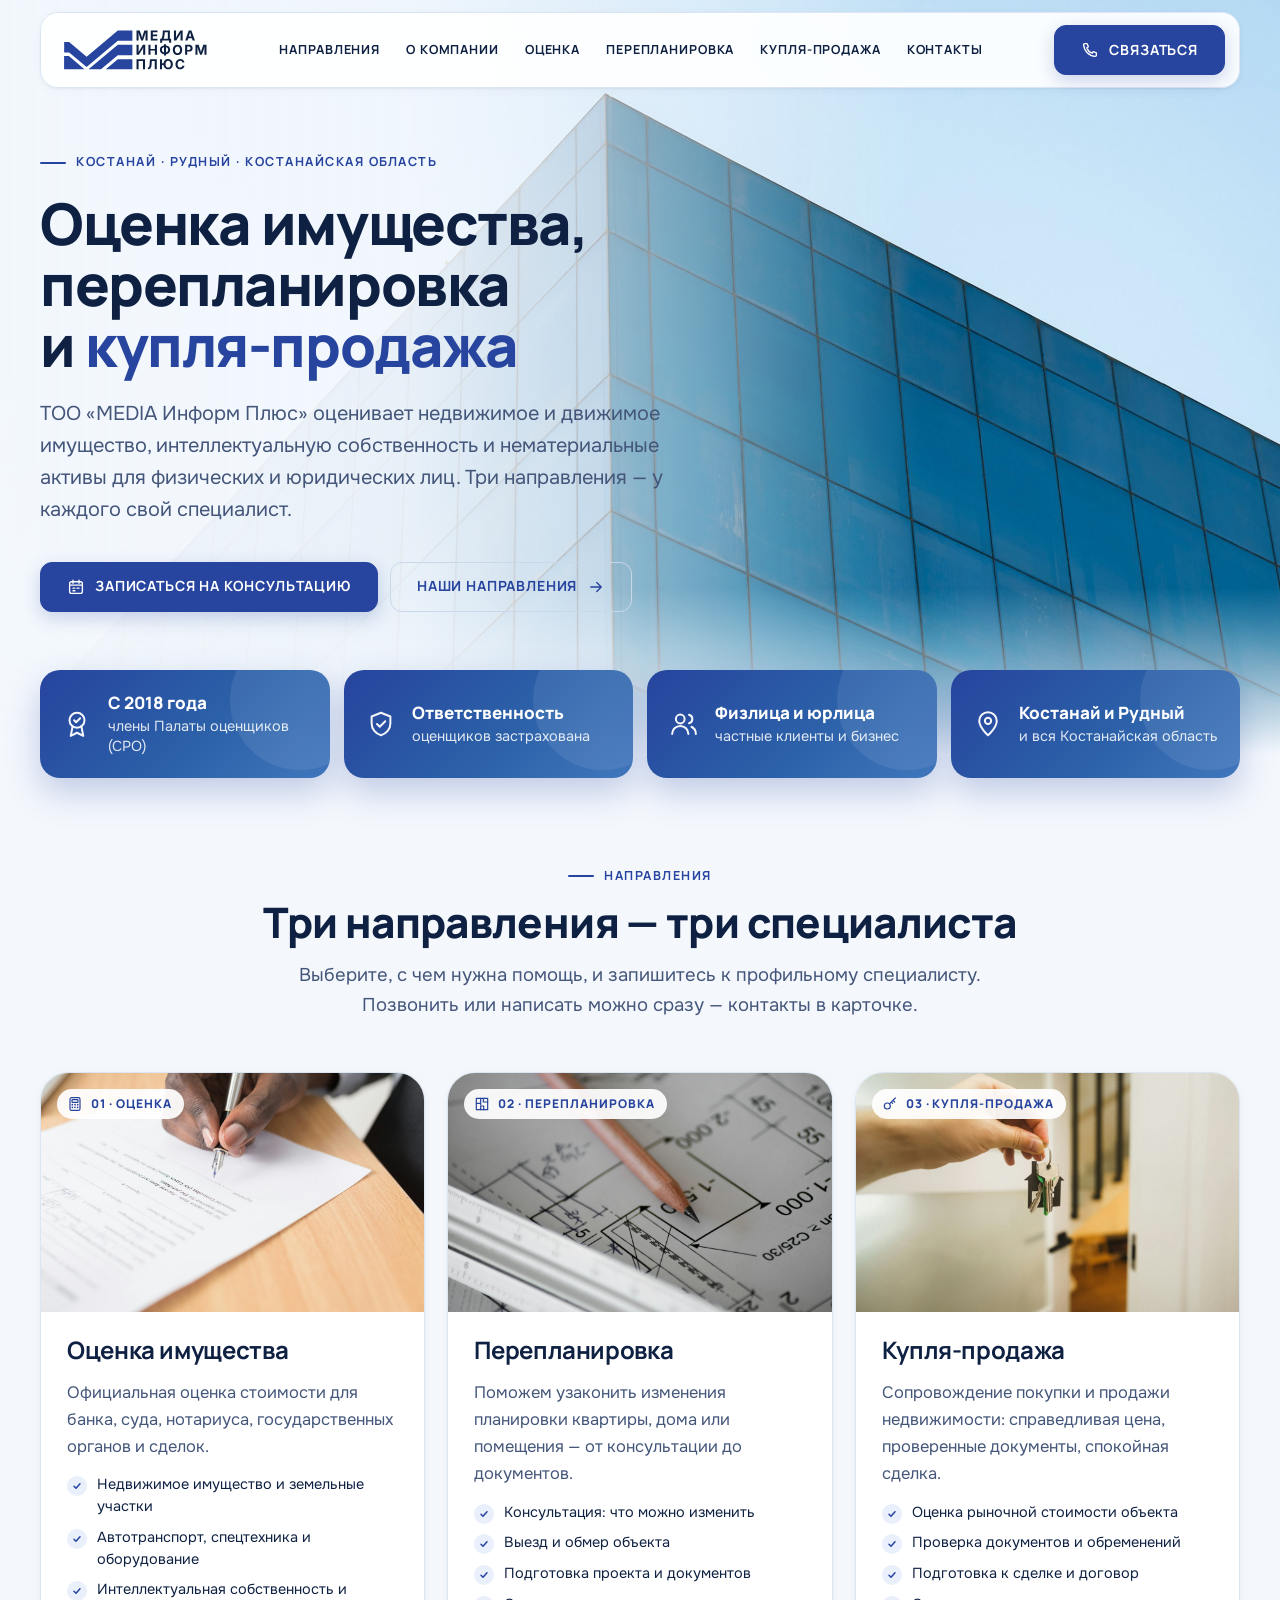
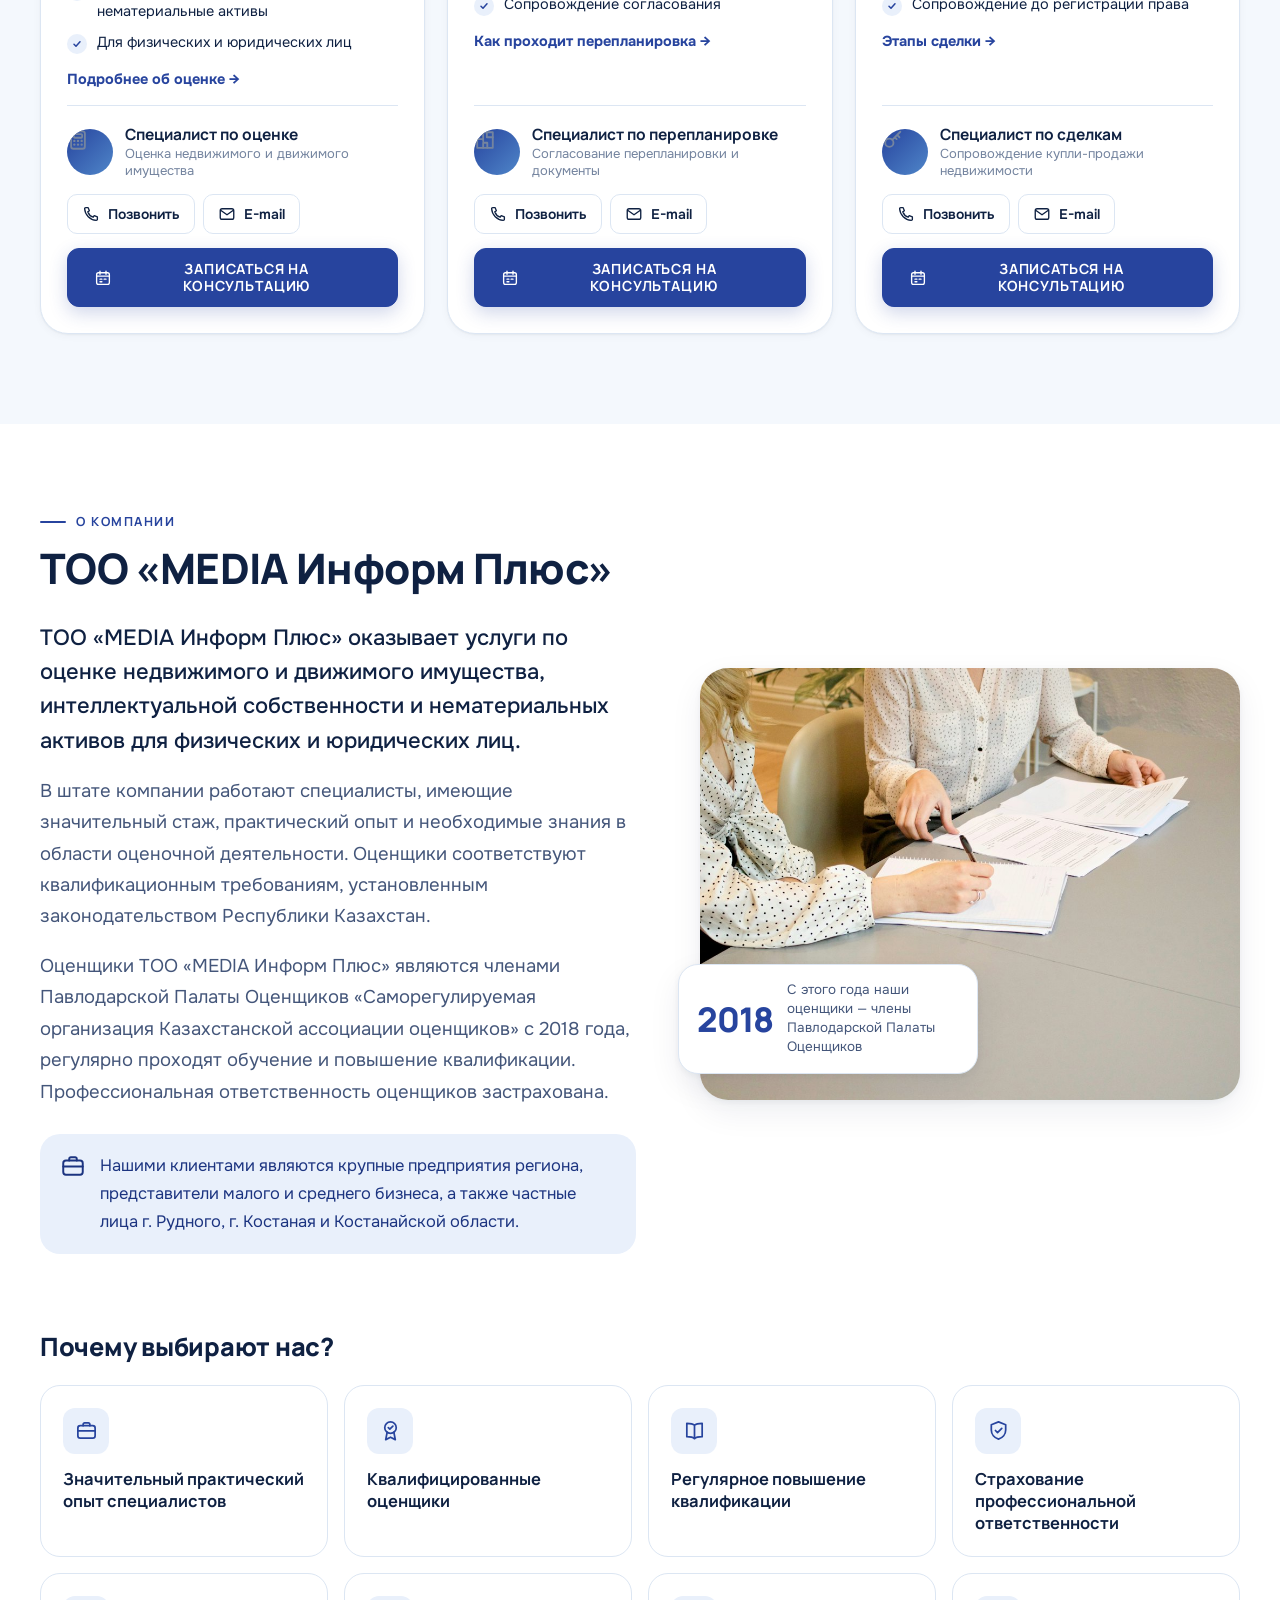
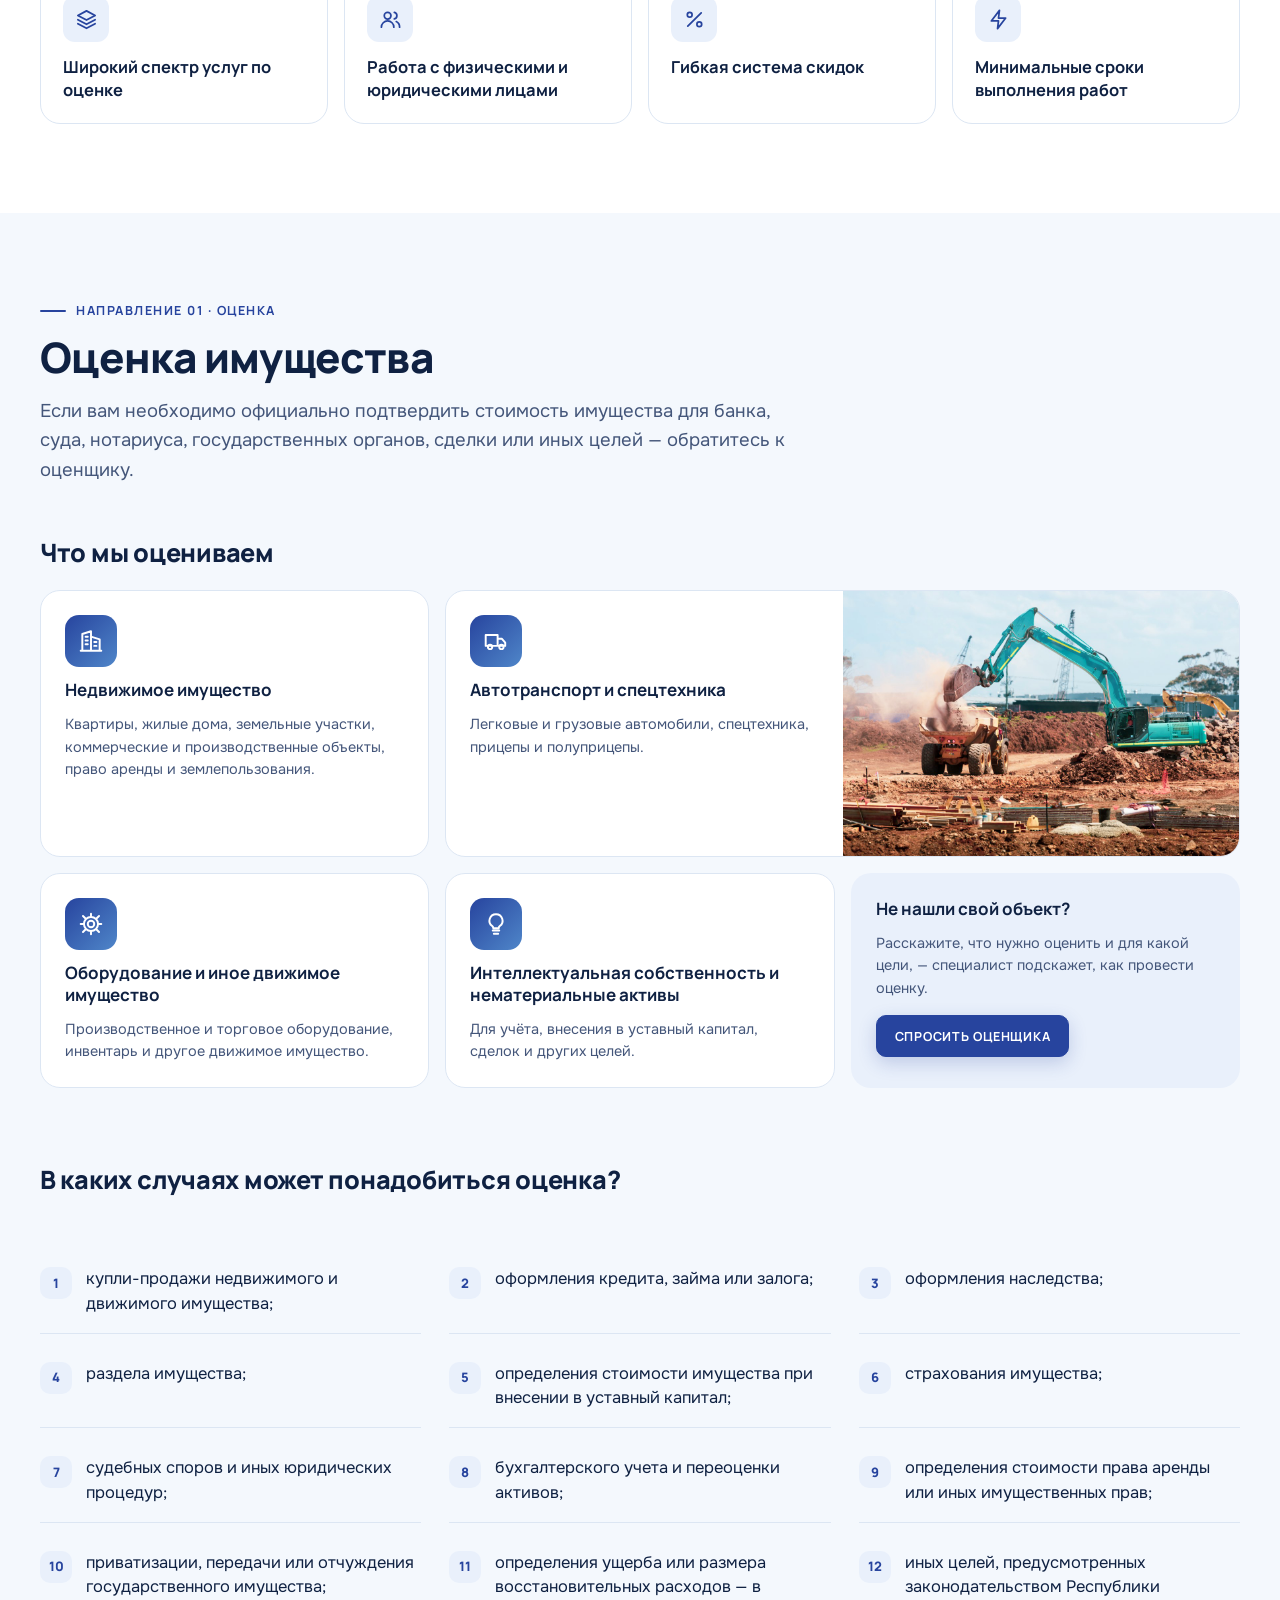
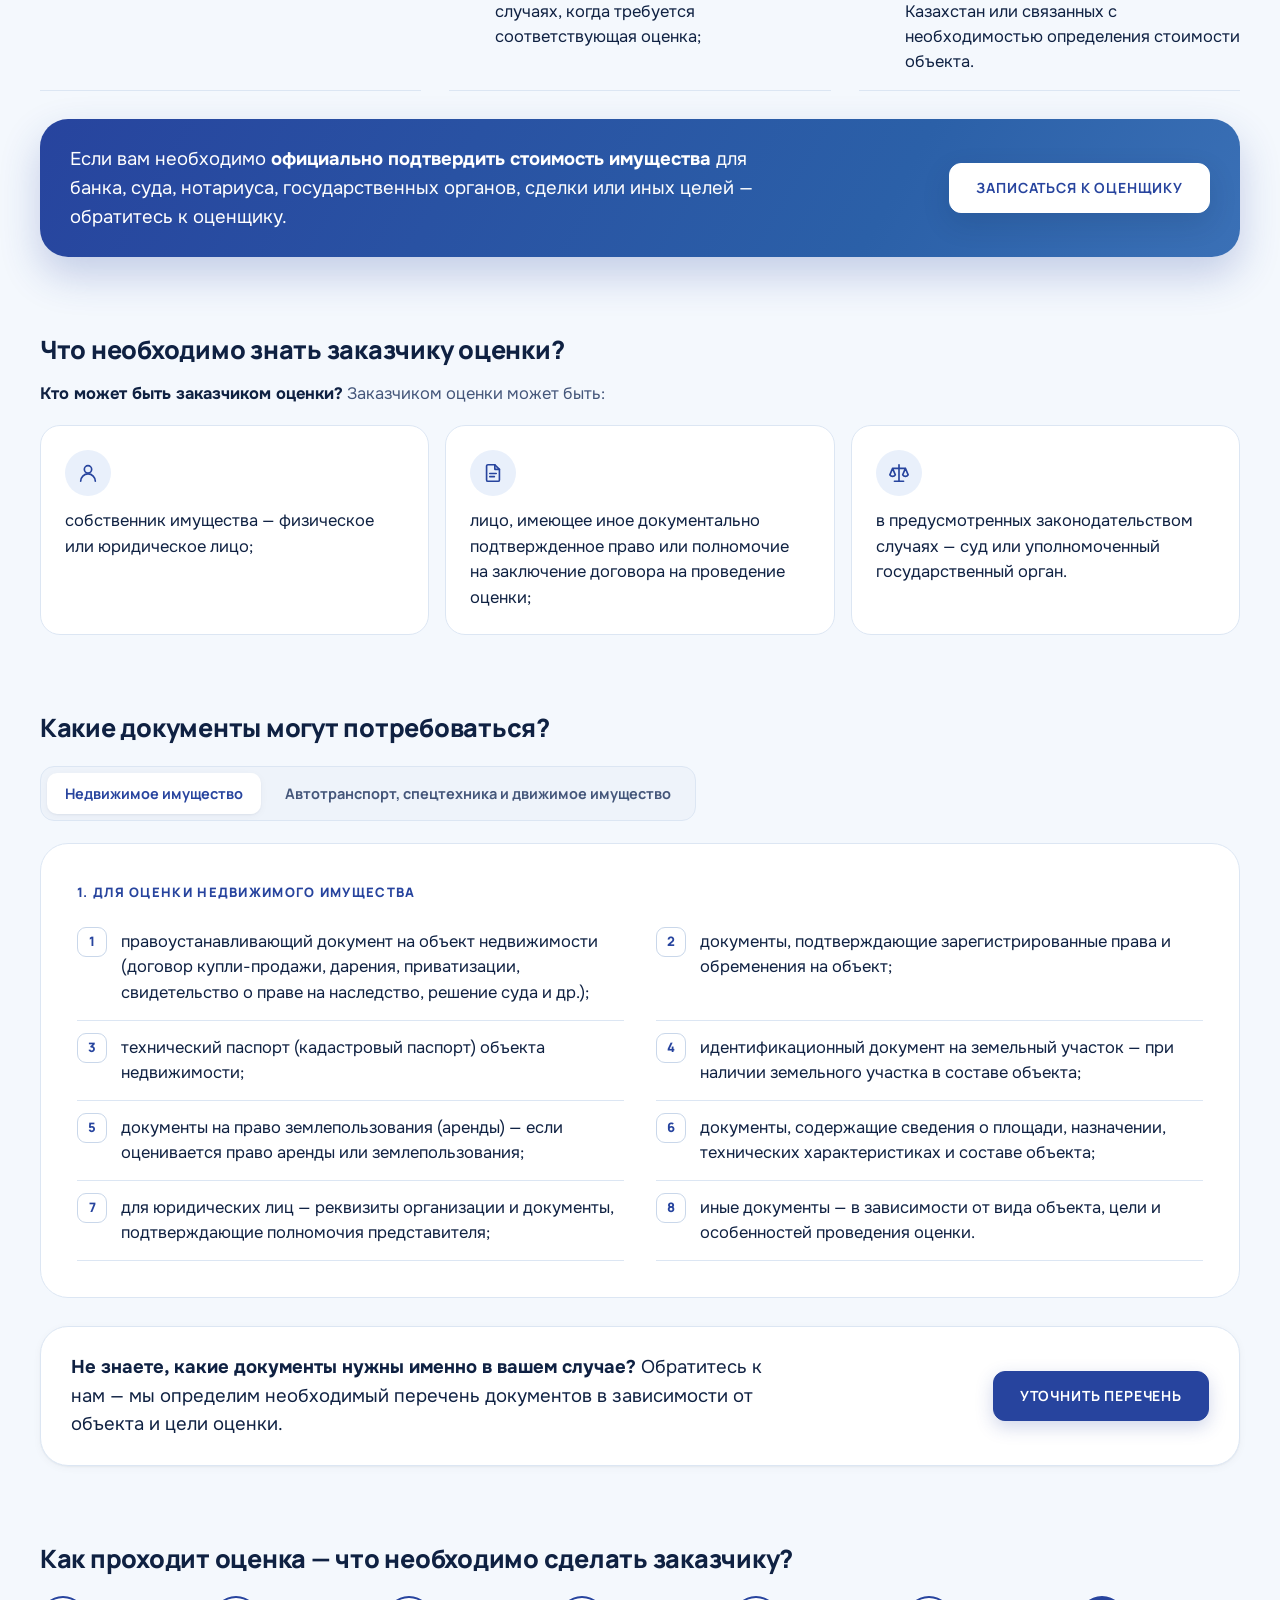
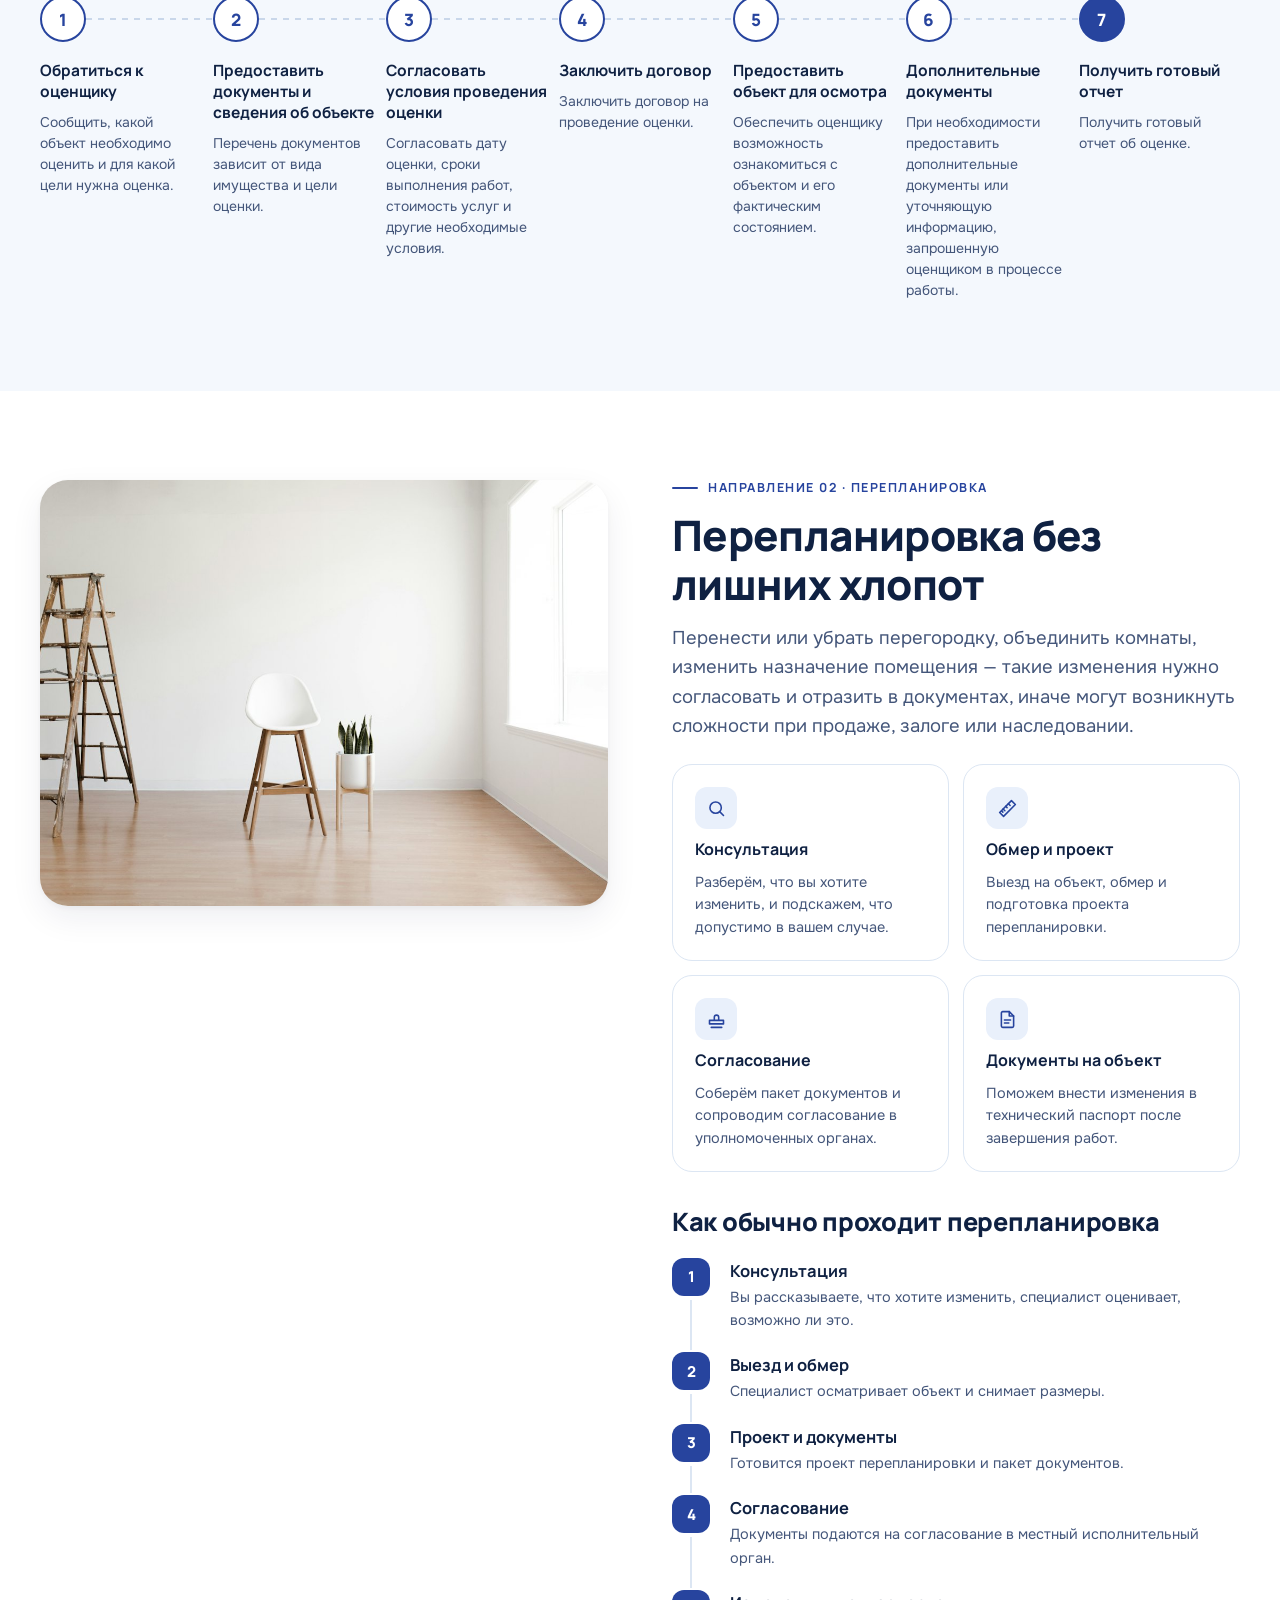
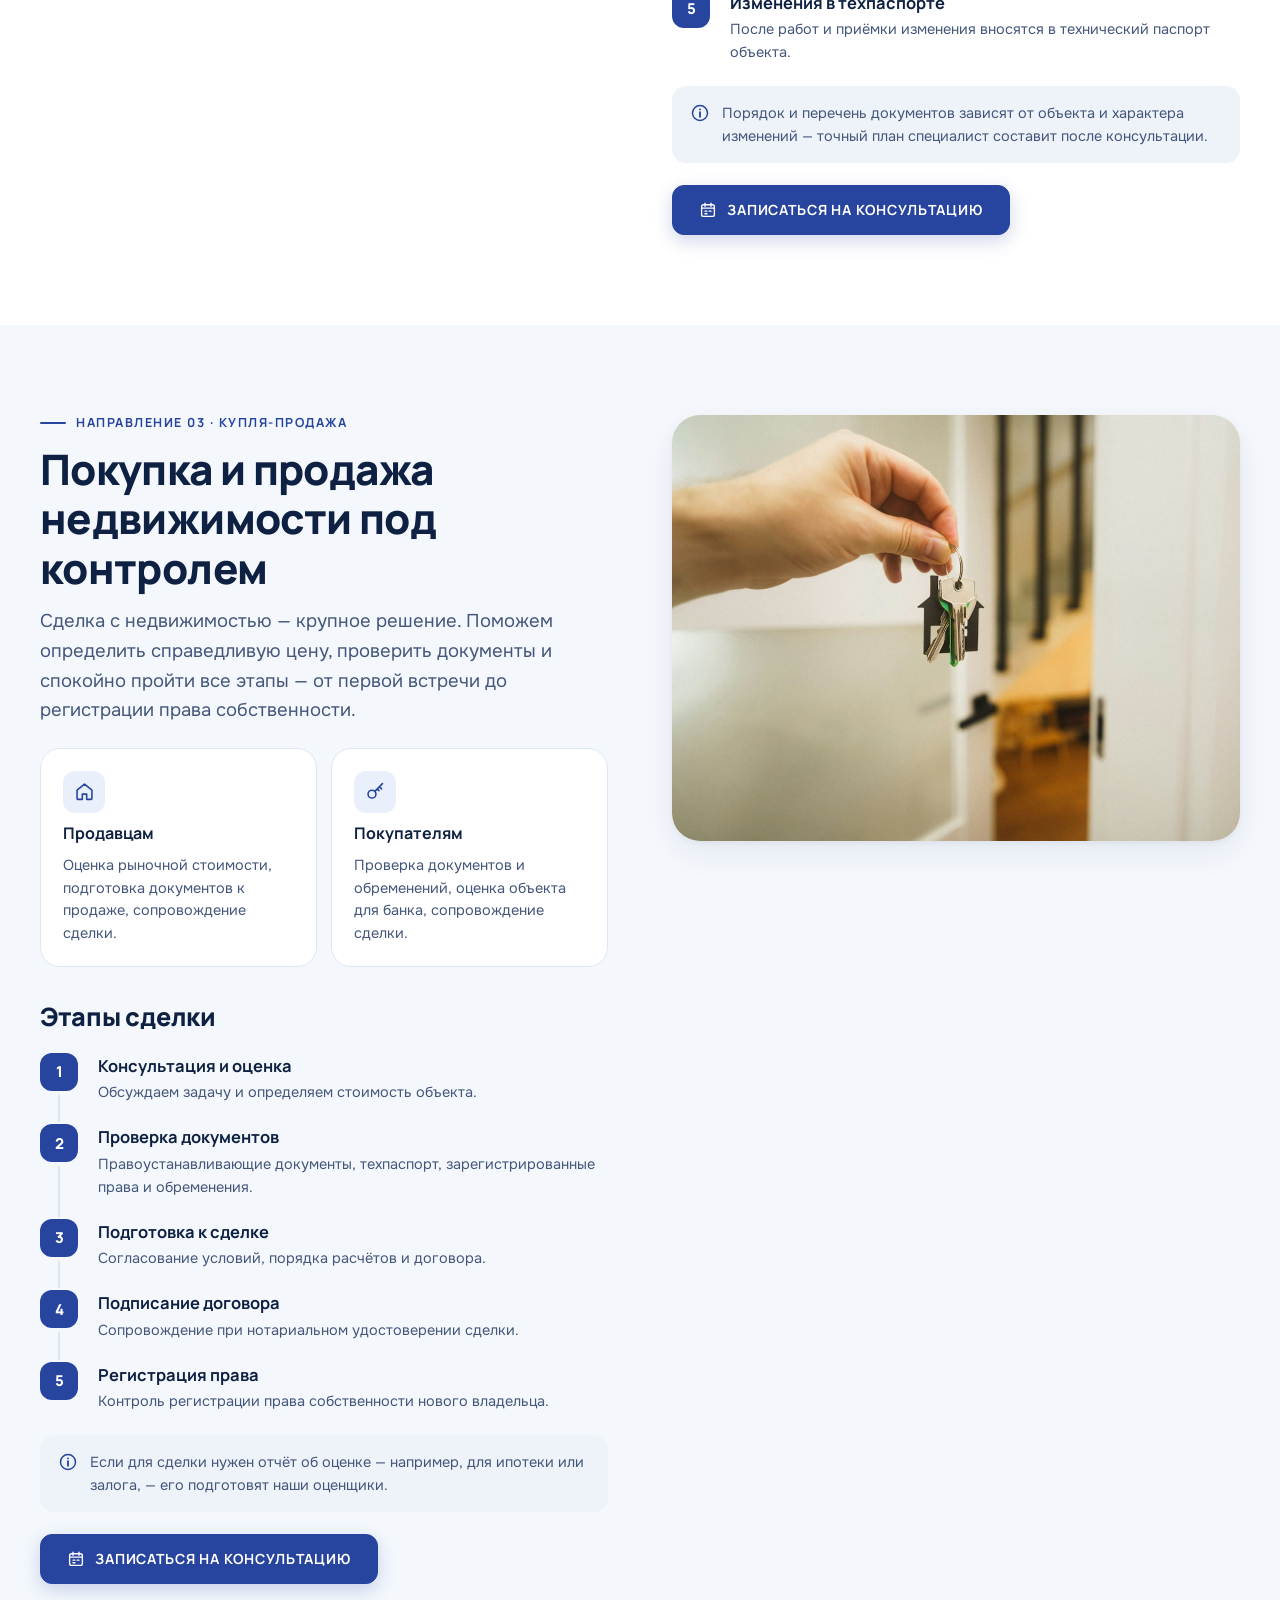
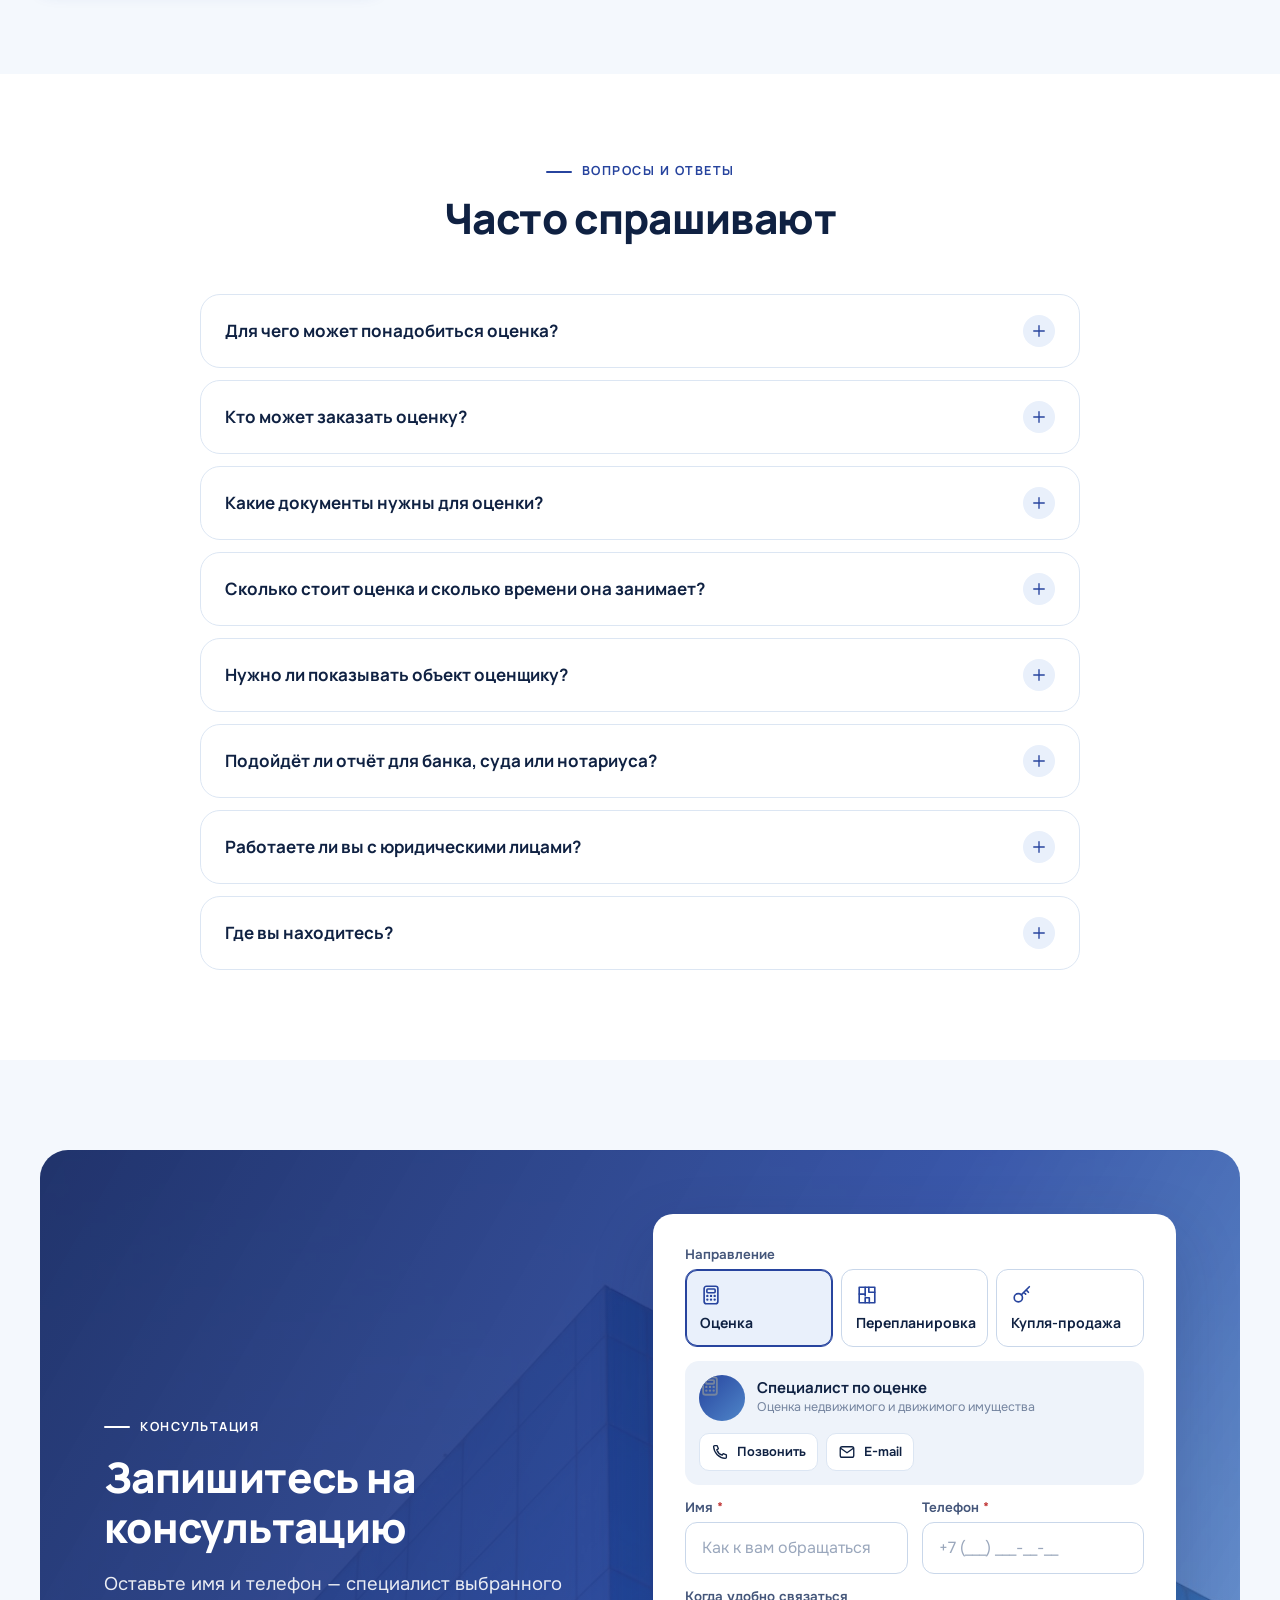
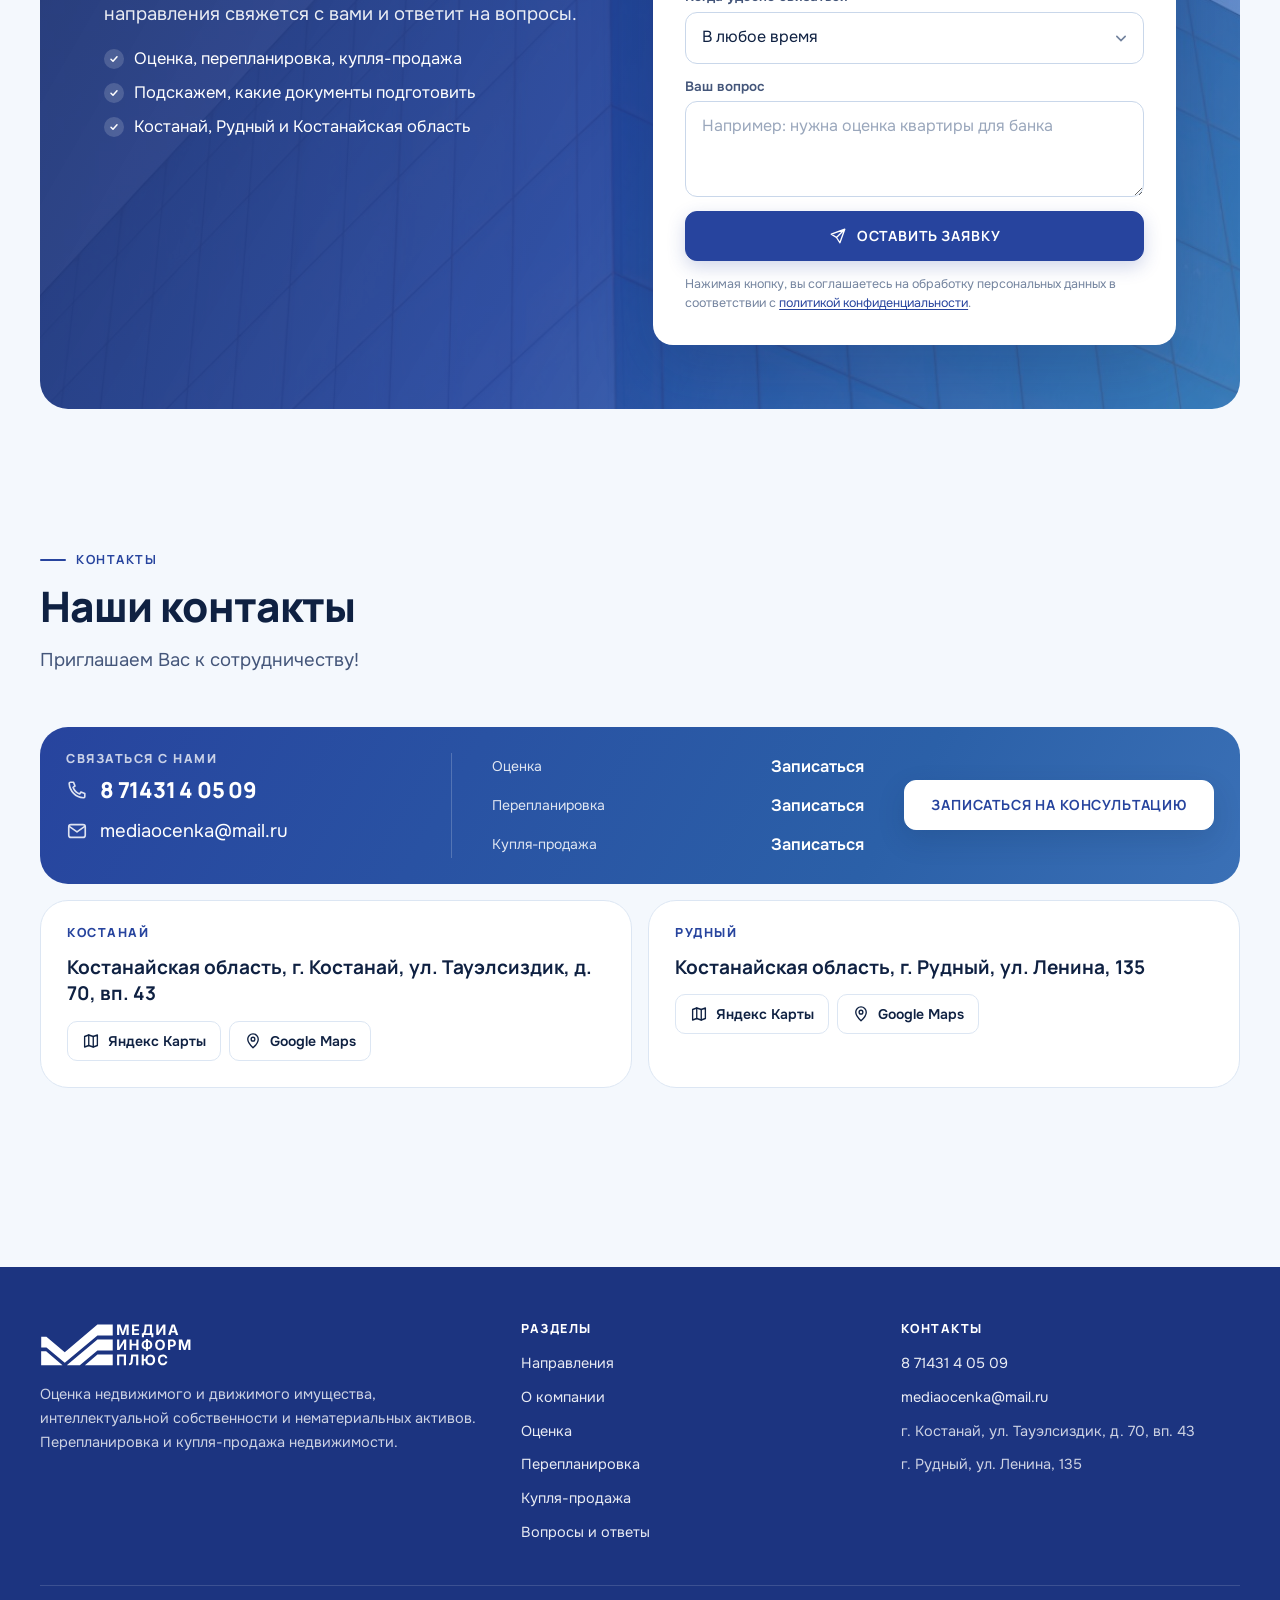
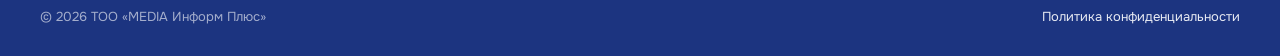
==== public/index.html @ c0afc20e "mip: сайт-визитка ТОО «MEDIA Информ Плюс» — выложен на Cloudflare Workers Одностраничный сайт: три н" ====
<!doctype html>
<html lang="ru">
<head>
<meta charset="utf-8">
<meta name="viewport" content="width=device-width, initial-scale=1, viewport-fit=cover">
<meta name="theme-color" content="#F4F8FD">
<title>MEDIA Информ Плюс — оценка имущества, перепланировка, купля-продажа · Костанай, Рудный</title>
<meta name="description" content="ТОО «MEDIA Информ Плюс»: оценка недвижимого и движимого имущества, интеллектуальной собственности и нематериальных активов, перепланировка и сопровождение купли-продажи. Костанай, Рудный, Костанайская область.">
<meta property="og:type" content="website">
<meta property="og:title" content="MEDIA Информ Плюс — оценка, перепланировка, купля-продажа">
<meta property="og:description" content="Оценка недвижимого и движимого имущества для банка, суда, нотариуса и сделок. Костанай и Рудный.">
<meta property="og:image" content="img/photo/hero-1200.jpg">
<meta property="og:locale" content="ru_RU">
<link rel="icon" href="favicon.svg" type="image/svg+xml">
<link rel="preconnect" href="https://fonts.googleapis.com">
<link rel="preconnect" href="https://fonts.gstatic.com" crossorigin>
<link rel="stylesheet" href="https://fonts.googleapis.com/css2?family=Manrope:wght@600;700;800&family=Onest:wght@400;500;600;700&display=swap">
<link rel="preload" as="image" href="img/photo/hero.jpg" imagesrcset="img/photo/hero-1200.jpg 1200w, img/photo/hero.jpg 2400w" imagesizes="100vw">
<link rel="stylesheet" href="styles.css">
<script type="application/ld+json">
{"@context":"https://schema.org","@type":"ProfessionalService","name":"ТОО «MEDIA Информ Плюс»","description":"Оценка недвижимого и движимого имущества, интеллектуальной собственности и нематериальных активов, перепланировка, купля-продажа недвижимости.","telephone":"+77143140509","email":"mediaocenka@mail.ru","areaServed":"Костанайская область","address":[{"@type":"PostalAddress","addressCountry":"KZ","addressRegion":"Костанайская область","addressLocality":"Костанай","streetAddress":"ул. Тауэлсиздик, д. 70, вп. 43"},{"@type":"PostalAddress","addressCountry":"KZ","addressRegion":"Костанайская область","addressLocality":"Рудный","streetAddress":"ул. Ленина, 135"}]}
</script>
</head>
<body>
<svg width="0" height="0" style="position:absolute" aria-hidden="true">
  <symbol id="i-phone" viewBox="0 0 24 24"><path d="M5 3.5h3.2l1.6 4.2-2.1 1.4a11.5 11.5 0 0 0 7.2 7.2l1.4-2.1 4.2 1.6V19a1.5 1.5 0 0 1-1.6 1.5A16.6 16.6 0 0 1 3.5 5.1 1.5 1.5 0 0 1 5 3.5z"/></symbol>
  <symbol id="i-wa" viewBox="0 0 24 24"><path d="M3.6 20.4l1.2-4.2A8.6 8.6 0 1 1 8 19.3z"/><path d="M9 8.4c.2-.4.4-.4.7-.4h.5c.2 0 .4 0 .5.4l.7 1.6c.1.2 0 .4-.1.6l-.5.6c-.1.1-.2.3 0 .5a6 6 0 0 0 2.9 2.5c.2.1.4 0 .5-.1l.7-.8c.2-.2.3-.2.5-.1l1.6.8c.2.1.3.2.3.4 0 .5-.2 1.1-.6 1.4-.5.4-1.2.6-1.9.5-1.4-.3-2.8-1-4-2.2-1-1-1.8-2.2-2.1-3.5-.1-.8.1-1.6.4-2.2z" fill="currentColor" stroke="none"/></symbol>
  <symbol id="i-tg" viewBox="0 0 24 24"><path d="M21 4.6L3.4 11.5c-.8.3-.8 1.4 0 1.7l4.3 1.5 1.7 5.2c.2.7 1.1.9 1.6.4l2.5-2.4 4.4 3.2c.6.5 1.5.1 1.7-.7l2.9-14c.2-.9-.7-1.6-1.5-1.3z"/><path d="M7.7 14.7l9.6-6.6-6.5 7.4"/></symbol>
  <symbol id="i-ig" viewBox="0 0 24 24"><rect x="3.5" y="3.5" width="17" height="17" rx="5"/><circle cx="12" cy="12" r="4"/><circle cx="17.2" cy="6.8" r=".6" fill="currentColor"/></symbol>
  <symbol id="i-mail" viewBox="0 0 24 24"><rect x="3" y="5" width="18" height="14" rx="2.5"/><path d="M3.5 7l8.5 6 8.5-6"/></symbol>
  <symbol id="i-pin" viewBox="0 0 24 24"><path d="M12 21s-7-6.2-7-11.5a7 7 0 0 1 14 0C19 14.8 12 21 12 21z"/><circle cx="12" cy="9.5" r="2.5"/></symbol>
  <symbol id="i-clock" viewBox="0 0 24 24"><circle cx="12" cy="12" r="9"/><path d="M12 7v5l3 2"/></symbol>
  <symbol id="i-calendar" viewBox="0 0 24 24"><rect x="3.5" y="5" width="17" height="15.5" rx="2.5"/><path d="M3.5 9.5h17M8 3v4M16 3v4M8 13.5h2.5M13.5 13.5H16M8 17h2.5"/></symbol>
  <symbol id="i-arrow" viewBox="0 0 24 24"><path d="M5 12h14M13 6l6 6-6 6"/></symbol>
  <symbol id="i-check" viewBox="0 0 24 24"><path d="M5 12.5l4.5 4.5L19 7.5"/></symbol>
  <symbol id="i-plus" viewBox="0 0 24 24"><path d="M12 5v14M5 12h14"/></symbol>
  <symbol id="i-x" viewBox="0 0 24 24"><path d="M6 6l12 12M18 6L6 18"/></symbol>
  <symbol id="i-menu" viewBox="0 0 24 24"><path d="M4 7h16M4 12h16M4 17h16"/></symbol>
  <symbol id="i-send" viewBox="0 0 24 24"><path d="M21 3L10 14M21 3l-6.5 18-4.5-7-7-4.5z"/></symbol>
  <symbol id="i-calc" viewBox="0 0 24 24"><rect x="4.5" y="2.5" width="15" height="19" rx="2.5"/><rect x="7.5" y="5.5" width="9" height="4" rx="1"/><path d="M8 13h.01M12 13h.01M16 13h.01M8 17h.01M12 17h.01M16 17h.01" stroke-width="2.6"/></symbol>
  <symbol id="i-plan" viewBox="0 0 24 24"><path d="M3.5 3.5h17v17h-17z"/><path d="M3.5 11h6.5V3.5M14 3.5V9h6.5M10 20.5V15h4.5M14.5 15v5.5M10 11v2"/></symbol>
  <symbol id="i-key" viewBox="0 0 24 24"><circle cx="8" cy="15" r="4.5"/><path d="M11.2 11.8L20 3M16.5 6.5l2.5 2.5M14 9l2 2"/></symbol>
  <symbol id="i-award" viewBox="0 0 24 24"><circle cx="12" cy="9" r="6"/><path d="M8.5 13.8L7 21.5l5-2.5 5 2.5-1.5-7.7"/><path d="M9.7 9l1.6 1.6L14.5 7.4"/></symbol>
  <symbol id="i-shield" viewBox="0 0 24 24"><path d="M12 3l7.5 3v5.5c0 4.6-3.2 8.3-7.5 9.5-4.3-1.2-7.5-4.9-7.5-9.5V6z"/><path d="M8.8 12l2.2 2.2 4.4-4.4"/></symbol>
  <symbol id="i-users" viewBox="0 0 24 24"><circle cx="9" cy="8" r="3.5"/><path d="M2.5 20a6.5 6.5 0 0 1 13 0M16 4.6a3.5 3.5 0 0 1 0 6.8M18 14.2a6.5 6.5 0 0 1 3.5 5.8"/></symbol>
  <symbol id="i-map" viewBox="0 0 24 24"><path d="M9 4L3.5 6v14L9 18l6 2 5.5-2V4L15 6z"/><path d="M9 4v14M15 6v14"/></symbol>
  <symbol id="i-building" viewBox="0 0 24 24"><path d="M4 21V5.5L12 3v18M12 8l8 2.5V21M2.5 21h19"/><path d="M7 8h2M7 11.5h2M7 15h2M15 13h2M15 16.5h2"/></symbol>
  <symbol id="i-truck" viewBox="0 0 24 24"><path d="M2.5 6.5h11v10h-11zM13.5 10h4l3 3.5v3h-7"/><circle cx="6.5" cy="17.5" r="2"/><circle cx="17" cy="17.5" r="2"/></symbol>
  <symbol id="i-cog" viewBox="0 0 24 24"><circle cx="12" cy="12" r="3"/><path d="M12 2.5v3M12 18.5v3M4.6 4.6l2.1 2.1M17.3 17.3l2.1 2.1M2.5 12h3M18.5 12h3M4.6 19.4l2.1-2.1M17.3 6.7l2.1-2.1"/><circle cx="12" cy="12" r="6.5"/></symbol>
  <symbol id="i-bulb" viewBox="0 0 24 24"><path d="M9 18h6M10 21h4M12 3a6 6 0 0 0-3.5 10.9c.6.5 1 1.2 1 2V16h5v-.1c0-.8.4-1.5 1-2A6 6 0 0 0 12 3z"/></symbol>
  <symbol id="i-doc" viewBox="0 0 24 24"><path d="M14 3H6.5A1.5 1.5 0 0 0 5 4.5v15A1.5 1.5 0 0 0 6.5 21h11a1.5 1.5 0 0 0 1.5-1.5V8z"/><path d="M14 3v5h5M8.5 12.5h7M8.5 16h5"/></symbol>
  <symbol id="i-book" viewBox="0 0 24 24"><path d="M12 6.5C10.5 5 8 4.5 4 4.5v14c4 0 6.5.5 8 2 1.5-1.5 4-2 8-2v-14c-4 0-6.5.5-8 2zM12 6.5v14"/></symbol>
  <symbol id="i-layers" viewBox="0 0 24 24"><path d="M12 3l9 4.8-9 4.8-9-4.8z"/><path d="M3 12.2l9 4.8 9-4.8M3 16.4l9 4.8 9-4.8"/></symbol>
  <symbol id="i-briefcase" viewBox="0 0 24 24"><rect x="3" y="7" width="18" height="13" rx="2.5"/><path d="M8.5 7V5.5A1.5 1.5 0 0 1 10 4h4a1.5 1.5 0 0 1 1.5 1.5V7M3 12.5h18"/></symbol>
  <symbol id="i-percent" viewBox="0 0 24 24"><path d="M19 5L5 19"/><circle cx="7" cy="7" r="2.5"/><circle cx="17" cy="17" r="2.5"/></symbol>
  <symbol id="i-bolt" viewBox="0 0 24 24"><path d="M13 2.5L4.5 13.5H12L11 21.5l8.5-11H12z"/></symbol>
  <symbol id="i-user" viewBox="0 0 24 24"><circle cx="12" cy="8" r="4"/><path d="M4 21a8 8 0 0 1 16 0"/></symbol>
  <symbol id="i-scale" viewBox="0 0 24 24"><path d="M12 3v18M7 21h10M5 7h14M5 7l-3 7a3.5 3.5 0 0 0 6 0zM19 7l-3 7a3.5 3.5 0 0 0 6 0z"/></symbol>
  <symbol id="i-info" viewBox="0 0 24 24"><circle cx="12" cy="12" r="9"/><path d="M12 11v5.5M12 7.6v.1" stroke-width="2.2"/></symbol>
  <symbol id="i-ruler" viewBox="0 0 24 24"><path d="M3 16.5L16.5 3 21 7.5 7.5 21z"/><path d="M7 12.5l2 2M10 9.5l1.5 1.5M13 6.5l2 2M5.5 15l1.2 1.2"/></symbol>
  <symbol id="i-home" viewBox="0 0 24 24"><path d="M3.5 10.5L12 3.5l8.5 7V20a1 1 0 0 1-1 1h-5v-6h-5v6h-5a1 1 0 0 1-1-1z"/></symbol>
  <symbol id="i-stamp" viewBox="0 0 24 24"><path d="M9.5 13V9.5a2.5 2.5 0 1 1 5 0V13M4 13h16v4H4zM6 21h12"/></symbol>
  <symbol id="i-search" viewBox="0 0 24 24"><circle cx="11" cy="11" r="6.5"/><path d="M20 20l-4.4-4.4"/></symbol>
  <symbol id="i-chevron" viewBox="0 0 24 24"><path d="M9 6l6 6-6 6"/></symbol>
</svg>

<header class="header">
  <div class="wrap">
    <div class="bar">
      <a class="logo" href="#top" aria-label="MEDIA Информ Плюс — на главную"><img src="img/logo.svg" alt="Медиа Информ Плюс" width="145" height="42"></a>
      <nav class="nav" aria-label="Разделы">
        <a href="#dirs">Направления</a>
        <a href="#about">О компании</a>
        <a href="#valuation">Оценка</a>
        <a href="#replan">Перепланировка</a>
        <a href="#deals">Купля-продажа</a>
        <a href="#contacts">Контакты</a>
      </nav>
      <div class="tools">
        <a class="h-phone" href="tel:+77143140509" data-co-phone><b>8 71431 4 05 09</b><span>Рудный · Костанай</span></a>
        <button class="btn btn-contact" type="button" data-contact><svg class="ic" aria-hidden="true"><use href="#i-phone"/></svg><span class="txt">Связаться</span></button>
        <button class="burger" type="button" data-menu aria-expanded="false" aria-controls="mnav" aria-label="Открыть меню"><svg class="ic" aria-hidden="true"><use href="#i-menu"/></svg></button>
      </div>
    </div>
  </div>
</header>

<div class="mnav" id="mnav" aria-label="Меню">
  <div class="top"><img src="img/logo.svg" alt="Медиа Информ Плюс" width="124" height="36">
    <button class="burger" type="button" data-menu-close aria-label="Закрыть меню" style="display:inline-flex"><svg class="ic" aria-hidden="true"><use href="#i-x"/></svg></button></div>
  <nav aria-label="Разделы">
    <a href="#dirs">Направления<svg class="ic" aria-hidden="true"><use href="#i-chevron"/></svg></a>
    <a href="#about">О компании<svg class="ic" aria-hidden="true"><use href="#i-chevron"/></svg></a>
    <a href="#valuation">Оценка<svg class="ic" aria-hidden="true"><use href="#i-chevron"/></svg></a>
    <a href="#replan">Перепланировка<svg class="ic" aria-hidden="true"><use href="#i-chevron"/></svg></a>
    <a href="#deals">Купля-продажа<svg class="ic" aria-hidden="true"><use href="#i-chevron"/></svg></a>
    <a href="#faq">Вопросы и ответы<svg class="ic" aria-hidden="true"><use href="#i-chevron"/></svg></a>
    <a href="#contacts">Контакты<svg class="ic" aria-hidden="true"><use href="#i-chevron"/></svg></a>
  </nav>
  <div class="foot">
    <a class="tel" href="tel:+77143140509" data-co-phone>8 71431 4 05 09</a>
    <small>Костанай, ул. Тауэлсиздик, 70 · Рудный, ул. Ленина, 135</small>
    <button class="btn block" type="button" data-contact><svg class="ic" aria-hidden="true"><use href="#i-calendar"/></svg>Записаться на консультацию</button>
  </div>
</div>

<main id="top">
  <section class="hero" aria-labelledby="hero-title">
    <div class="bg"><img src="img/photo/hero.jpg" srcset="img/photo/hero-1200.jpg 1200w, img/photo/hero.jpg 2400w" sizes="100vw" alt="" fetchpriority="high"></div>
    <div class="wrap">
      <div class="inner enter">
        <span class="eyebrow">Костанай · Рудный · Костанайская область</span>
        <h1 id="hero-title">Оценка имущества, перепланировка и&nbsp;<em>купля-продажа</em></h1>
        <p class="lead">ТОО «MEDIA Информ Плюс» оценивает недвижимое и движимое имущество, интеллектуальную собственность и нематериальные активы для физических и юридических лиц. Три направления — у каждого свой специалист.</p>
        <div class="actions">
          <button class="btn" type="button" data-contact><svg class="ic" aria-hidden="true"><use href="#i-calendar"/></svg>Записаться на консультацию</button>
          <a class="btn ghost" href="#dirs">Наши направления<svg class="ic" aria-hidden="true"><use href="#i-arrow"/></svg></a>
        </div>
      </div>
    </div>
  </section>

  <div class="facts">
    <div class="wrap">
      <div class="grid reveal-group">
        <div class="fact"><svg class="ic" aria-hidden="true"><use href="#i-award"/></svg><div><b>С 2018 года</b><span>члены Палаты оценщиков (СРО)</span></div></div>
        <div class="fact"><svg class="ic" aria-hidden="true"><use href="#i-shield"/></svg><div><b>Ответственность</b><span>оценщиков застрахована</span></div></div>
        <div class="fact"><svg class="ic" aria-hidden="true"><use href="#i-users"/></svg><div><b>Физлица и юрлица</b><span>частные клиенты и бизнес</span></div></div>
        <div class="fact"><svg class="ic" aria-hidden="true"><use href="#i-pin"/></svg><div><b>Костанай и Рудный</b><span>и вся Костанайская область</span></div></div>
      </div>
    </div>
  </div>

  <!-- Направления -->
  <section class="section" id="dirs" aria-labelledby="dirs-title">
    <div class="wrap">
      <div class="head center reveal">
        <span class="eyebrow">Направления</span>
        <h2 id="dirs-title">Три направления — три специалиста</h2>
        <p>Выберите, с чем нужна помощь, и запишитесь к профильному специалисту. Позвонить или написать можно сразу — контакты в карточке.</p>
      </div>
      <div class="dirs reveal-group">
        <article class="dir">
          <div class="ph"><img src="img/photo/valuation.jpg" alt="Подписание документов" loading="lazy" width="1200" height="800"><span class="num"><svg class="ic" aria-hidden="true"><use href="#i-calc"/></svg>01 · Оценка</span></div>
          <div class="body">
            <h3>Оценка имущества</h3>
            <p class="desc">Официальная оценка стоимости для банка, суда, нотариуса, государственных органов и сделок.</p>
            <ul class="ticks">
              <li>Недвижимое имущество и земельные участки</li>
              <li>Автотранспорт, спецтехника и оборудование</li>
              <li>Интеллектуальная собственность и нематериальные активы</li>
              <li>Для физических и юридических лиц</li>
            </ul>
            <a href="#valuation" class="small"><b>Подробнее об оценке →</b></a>
            <div class="spec" data-spec="valuation"></div>
          </div>
        </article>
        <article class="dir">
          <div class="ph"><img src="img/photo/replan.jpg" alt="Чертёж планировки с размерами" loading="lazy" width="1200" height="800"><span class="num"><svg class="ic" aria-hidden="true"><use href="#i-plan"/></svg>02 · Перепланировка</span></div>
          <div class="body">
            <h3>Перепланировка</h3>
            <p class="desc">Поможем узаконить изменения планировки квартиры, дома или помещения — от консультации до документов.</p>
            <ul class="ticks">
              <li>Консультация: что можно изменить</li>
              <li>Выезд и обмер объекта</li>
              <li>Подготовка проекта и документов</li>
              <li>Сопровождение согласования</li>
            </ul>
            <a href="#replan" class="small"><b>Как проходит перепланировка →</b></a>
            <div class="spec" data-spec="replan"></div>
          </div>
        </article>
        <article class="dir">
          <div class="ph"><img src="img/photo/deals.jpg" alt="Ключи от новой квартиры" loading="lazy" width="1200" height="800"><span class="num"><svg class="ic" aria-hidden="true"><use href="#i-key"/></svg>03 · Купля-продажа</span></div>
          <div class="body">
            <h3>Купля-продажа</h3>
            <p class="desc">Сопровождение покупки и продажи недвижимости: справедливая цена, проверенные документы, спокойная сделка.</p>
            <ul class="ticks">
              <li>Оценка рыночной стоимости объекта</li>
              <li>Проверка документов и обременений</li>
              <li>Подготовка к сделке и договор</li>
              <li>Сопровождение до регистрации права</li>
            </ul>
            <a href="#deals" class="small"><b>Этапы сделки →</b></a>
            <div class="spec" data-spec="deals"></div>
          </div>
        </article>
      </div>
    </div>
  </section>

  <!-- О компании -->
  <section class="section white" id="about" aria-labelledby="about-title">
    <div class="wrap">
      <div class="about">
        <div class="reveal">
          <div class="head" style="margin-bottom:28px">
            <span class="eyebrow">О компании</span>
            <h2 id="about-title">ТОО «MEDIA Информ Плюс»</h2>
          </div>
          <div class="text">
            <p>ТОО «MEDIA Информ Плюс» оказывает услуги по оценке недвижимого и движимого имущества, интеллектуальной собственности и нематериальных активов для физических и юридических лиц.</p>
            <p>В штате компании работают специалисты, имеющие значительный стаж, практический опыт и необходимые знания в области оценочной деятельности. Оценщики соответствуют квалификационным требованиям, установленным законодательством Республики Казахстан.</p>
            <p>Оценщики ТОО «MEDIA Информ Плюс» являются членами Павлодарской Палаты Оценщиков «Саморегулируемая организация Казахстанской ассоциации оценщиков» с 2018 года, регулярно проходят обучение и повышение квалификации. Профессиональная ответственность оценщиков застрахована.</p>
            <div class="clients"><svg class="ic" aria-hidden="true"><use href="#i-briefcase"/></svg><span>Нашими клиентами являются крупные предприятия региона, представители малого и среднего бизнеса, а также частные лица г. Рудного, г. Костаная и Костанайской области.</span></div>
          </div>
        </div>
        <div class="pic reveal">
          <img src="img/photo/consult.jpg" alt="Консультация с клиентом по документам" loading="lazy" width="1200" height="800">
          <div class="badge"><span class="yr">2018</span><span>С этого года наши оценщики — члены Павлодарской Палаты Оценщиков</span></div>
        </div>
      </div>

      <div class="block">
        <h3 class="sub reveal">Почему выбирают нас?</h3>
        <ul class="why reveal-group">
          <li><span class="ic-box"><svg class="ic" aria-hidden="true"><use href="#i-briefcase"/></svg></span><b>Значительный практический опыт специалистов</b></li>
          <li><span class="ic-box"><svg class="ic" aria-hidden="true"><use href="#i-award"/></svg></span><b>Квалифицированные оценщики</b></li>
          <li><span class="ic-box"><svg class="ic" aria-hidden="true"><use href="#i-book"/></svg></span><b>Регулярное повышение квалификации</b></li>
          <li><span class="ic-box"><svg class="ic" aria-hidden="true"><use href="#i-shield"/></svg></span><b>Страхование профессиональной ответственности</b></li>
          <li><span class="ic-box"><svg class="ic" aria-hidden="true"><use href="#i-layers"/></svg></span><b>Широкий спектр услуг по оценке</b></li>
          <li><span class="ic-box"><svg class="ic" aria-hidden="true"><use href="#i-users"/></svg></span><b>Работа с физическими и юридическими лицами</b></li>
          <li><span class="ic-box"><svg class="ic" aria-hidden="true"><use href="#i-percent"/></svg></span><b>Гибкая система скидок</b></li>
          <li><span class="ic-box"><svg class="ic" aria-hidden="true"><use href="#i-bolt"/></svg></span><b>Минимальные сроки выполнения работ</b></li>
        </ul>
      </div>
    </div>
  </section>

  <!-- Оценка -->
  <section class="section" id="valuation" aria-labelledby="val-title">
    <div class="wrap">
      <div class="head reveal">
        <span class="eyebrow">Направление 01 · Оценка</span>
        <h2 id="val-title">Оценка имущества</h2>
        <p>Если вам необходимо официально подтвердить стоимость имущества для банка, суда, нотариуса, государственных органов, сделки или иных целей — обратитесь к оценщику.</p>
      </div>

      <div class="block">
        <h3 class="sub reveal">Что мы оцениваем</h3>
        <div class="objects reveal-group">
          <div class="obj"><span class="ic-box"><svg class="ic" aria-hidden="true"><use href="#i-building"/></svg></span><b>Недвижимое имущество</b><p>Квартиры, жилые дома, земельные участки, коммерческие и производственные объекты, право аренды и землепользования.</p></div>
          <div class="obj wide"><div class="t"><span class="ic-box"><svg class="ic" aria-hidden="true"><use href="#i-truck"/></svg></span><b>Автотранспорт и спецтехника</b><p>Легковые и грузовые автомобили, спецтехника, прицепы и полуприцепы.</p></div><img src="img/photo/movable.jpg" alt="Спецтехника на строительной площадке" loading="lazy" width="1200" height="800"></div>
          <div class="obj"><span class="ic-box"><svg class="ic" aria-hidden="true"><use href="#i-cog"/></svg></span><b>Оборудование и иное движимое имущество</b><p>Производственное и торговое оборудование, инвентарь и другое движимое имущество.</p></div>
          <div class="obj"><span class="ic-box"><svg class="ic" aria-hidden="true"><use href="#i-bulb"/></svg></span><b>Интеллектуальная собственность и нематериальные активы</b><p>Для учёта, внесения в уставный капитал, сделок и других целей.</p></div>
          <div class="obj ask"><b>Не нашли свой объект?</b><p>Расскажите, что нужно оценить и для какой цели, — специалист подскажет, как провести оценку.</p><button class="btn sm" type="button" data-contact="valuation">Спросить оценщика</button></div>
        </div>
      </div>

      <div class="block">
        <h3 class="sub reveal">В каких случаях может понадобиться оценка?</h3>
        <p class="muted reveal" style="margin:-8px 0 14px">Оценка может потребоваться для:</p>
        <ol class="purposes reveal-group">
          <li><span class="n">1</span>купли-продажи недвижимого и движимого имущества;</li>
          <li><span class="n">2</span>оформления кредита, займа или залога;</li>
          <li><span class="n">3</span>оформления наследства;</li>
          <li><span class="n">4</span>раздела имущества;</li>
          <li><span class="n">5</span>определения стоимости имущества при внесении в уставный капитал;</li>
          <li><span class="n">6</span>страхования имущества;</li>
          <li><span class="n">7</span>судебных споров и иных юридических процедур;</li>
          <li><span class="n">8</span>бухгалтерского учета и переоценки активов;</li>
          <li><span class="n">9</span>определения стоимости права аренды или иных имущественных прав;</li>
          <li><span class="n">10</span>приватизации, передачи или отчуждения государственного имущества;</li>
          <li><span class="n">11</span>определения ущерба или размера восстановительных расходов — в случаях, когда требуется соответствующая оценка;</li>
          <li><span class="n">12</span>иных целей, предусмотренных законодательством Республики Казахстан или связанных с необходимостью определения стоимости объекта.</li>
        </ol>
        <div class="callout reveal">
          <p>Если вам необходимо <b>официально подтвердить стоимость имущества</b> для банка, суда, нотариуса, государственных органов, сделки или иных целей — обратитесь к оценщику.</p>
          <button class="btn light" type="button" data-contact="valuation">Записаться к оценщику</button>
        </div>
      </div>

      <div class="block">
        <h3 class="sub reveal">Что необходимо знать заказчику оценки?</h3>
        <p class="muted reveal" style="margin:-8px 0 18px"><b style="color:var(--ink)">Кто может быть заказчиком оценки?</b> Заказчиком оценки может быть:</p>
        <div class="who-grid reveal-group">
          <div class="who-card"><span class="ic-box"><svg class="ic" aria-hidden="true"><use href="#i-user"/></svg></span><p>собственник имущества — физическое или юридическое лицо;</p></div>
          <div class="who-card"><span class="ic-box"><svg class="ic" aria-hidden="true"><use href="#i-doc"/></svg></span><p>лицо, имеющее иное документально подтвержденное право или полномочие на заключение договора на проведение оценки;</p></div>
          <div class="who-card"><span class="ic-box"><svg class="ic" aria-hidden="true"><use href="#i-scale"/></svg></span><p>в предусмотренных законодательством случаях — суд или уполномоченный государственный орган.</p></div>
        </div>
      </div>

      <div class="block" id="documents">
        <h3 class="sub reveal">Какие документы могут потребоваться?</h3>
        <div class="reveal">
          <div class="tabs" role="tablist" aria-label="Документы для оценки">
            <button type="button" role="tab" id="tab-re" aria-controls="docs-re" aria-selected="true">Недвижимое имущество</button>
            <button type="button" role="tab" id="tab-mv" aria-controls="docs-mv" aria-selected="false" tabindex="-1">Автотранспорт, спецтехника и движимое имущество</button>
          </div>
          <div class="panel" id="docs-re" role="tabpanel" aria-labelledby="tab-re">
            <h4>1. Для оценки недвижимого имущества</h4>
            <ol class="docs">
              <li>правоустанавливающий документ на объект недвижимости (договор купли-продажи, дарения, приватизации, свидетельство о праве на наследство, решение суда и др.);</li>
              <li>документы, подтверждающие зарегистрированные права и обременения на объект;</li>
              <li>технический паспорт (кадастровый паспорт) объекта недвижимости;</li>
              <li>идентификационный документ на земельный участок — при наличии земельного участка в составе объекта;</li>
              <li>документы на право землепользования (аренды) — если оценивается право аренды или землепользования;</li>
              <li>документы, содержащие сведения о площади, назначении, технических характеристиках и составе объекта;</li>
              <li>для юридических лиц — реквизиты организации и документы, подтверждающие полномочия представителя;</li>
              <li>иные документы — в зависимости от вида объекта, цели и особенностей проведения оценки.</li>
            </ol>
          </div>
          <div class="panel" id="docs-mv" role="tabpanel" aria-labelledby="tab-mv" hidden>
            <h4>2. Для оценки автотранспорта, спецтехники и иного движимого имущества — основные документы</h4>
            <ol class="docs">
              <li>свидетельство о регистрации транспортного средства (техпаспорт);</li>
              <li>документ, подтверждающий право собственности на транспортное средство или иное имущество.</li>
            </ol>
            <h4>При наличии</h4>
            <ul class="docs opt">
              <li>сведения об идентификационных данных объекта: VIN, номер шасси, кузова, двигателя;</li>
              <li>документы с техническими характеристиками объекта;</li>
              <li>документы о проведенных ремонтах, замене агрегатов и техническом обслуживании;</li>
              <li>сведения о пробеге и/или наработке моточасов;</li>
              <li>для спецтехники — документы, содержащие сведения о назначении, грузоподъемности, мощности, производительности и других основных характеристиках;</li>
              <li>для прицепов и полуприцепов — свидетельство о регистрации и технические характеристики;</li>
              <li>для оборудования и другого движимого имущества — паспорт, руководство по эксплуатации, техническая документация, инвентарная карточка либо иные документы, позволяющие идентифицировать объект;</li>
              <li>документы о приобретении, ввозе или передаче имущества;</li>
              <li>иные документы и сведения — в зависимости от вида имущества и цели проведения оценки.</li>
            </ul>
          </div>
        </div>
        <div class="callout soft reveal">
          <p><b>Не знаете, какие документы нужны именно в вашем случае?</b> Обратитесь к нам — мы определим необходимый перечень документов в зависимости от объекта и цели оценки.</p>
          <button class="btn" type="button" data-contact="valuation">Уточнить перечень</button>
        </div>
      </div>

      <div class="block">
        <h3 class="sub reveal">Как проходит оценка — что необходимо сделать заказчику?</h3>
        <ol class="steps reveal-group">
          <li><b>Обратиться к оценщику</b><p>Сообщить, какой объект необходимо оценить и для какой цели нужна оценка.</p></li>
          <li><b>Предоставить документы и сведения об объекте</b><p>Перечень документов зависит от вида имущества и цели оценки.</p></li>
          <li><b>Согласовать условия проведения оценки</b><p>Согласовать дату оценки, сроки выполнения работ, стоимость услуг и другие необходимые условия.</p></li>
          <li><b>Заключить договор</b><p>Заключить договор на проведение оценки.</p></li>
          <li><b>Предоставить объект для осмотра</b><p>Обеспечить оценщику возможность ознакомиться с объектом и его фактическим состоянием.</p></li>
          <li><b>Дополнительные документы</b><p>При необходимости предоставить дополнительные документы или уточняющую информацию, запрошенную оценщиком в процессе работы.</p></li>
          <li><b>Получить готовый отчет</b><p>Получить готовый отчет об оценке.</p></li>
        </ol>
      </div>
    </div>
  </section>

  <!-- Перепланировка -->
  <section class="section white" id="replan" aria-labelledby="replan-title">
    <div class="wrap">
      <div class="split">
        <div class="pic reveal"><img src="img/photo/room.jpg" alt="Светлая комната после ремонта" loading="lazy" width="1200" height="800"></div>
        <div class="stack">
          <div class="head reveal" style="margin-bottom:0">
            <span class="eyebrow">Направление 02 · Перепланировка</span>
            <h2 id="replan-title">Перепланировка без лишних хлопот</h2>
            <p>Перенести или убрать перегородку, объединить комнаты, изменить назначение помещения — такие изменения нужно согласовать и отразить в документах, иначе могут возникнуть сложности при продаже, залоге или наследовании.</p>
          </div>
          <div class="cards2 reveal-group">
            <div class="card"><span class="ic-box"><svg class="ic" aria-hidden="true"><use href="#i-search"/></svg></span><b>Консультация</b><p>Разберём, что вы хотите изменить, и подскажем, что допустимо в вашем случае.</p></div>
            <div class="card"><span class="ic-box"><svg class="ic" aria-hidden="true"><use href="#i-ruler"/></svg></span><b>Обмер и проект</b><p>Выезд на объект, обмер и подготовка проекта перепланировки.</p></div>
            <div class="card"><span class="ic-box"><svg class="ic" aria-hidden="true"><use href="#i-stamp"/></svg></span><b>Согласование</b><p>Соберём пакет документов и сопроводим согласование в уполномоченных органах.</p></div>
            <div class="card"><span class="ic-box"><svg class="ic" aria-hidden="true"><use href="#i-doc"/></svg></span><b>Документы на объект</b><p>Поможем внести изменения в технический паспорт после завершения работ.</p></div>
          </div>
          <div class="reveal">
            <h3 class="sub" style="margin-top:12px">Как обычно проходит перепланировка</h3>
            <ol class="flow">
              <li><b>Консультация</b><p>Вы рассказываете, что хотите изменить, специалист оценивает, возможно ли это.</p></li>
              <li><b>Выезд и обмер</b><p>Специалист осматривает объект и снимает размеры.</p></li>
              <li><b>Проект и документы</b><p>Готовится проект перепланировки и пакет документов.</p></li>
              <li><b>Согласование</b><p>Документы подаются на согласование в местный исполнительный орган.</p></li>
              <li><b>Изменения в техпаспорте</b><p>После работ и приёмки изменения вносятся в технический паспорт объекта.</p></li>
            </ol>
          </div>
          <p class="note reveal"><svg class="ic" aria-hidden="true"><use href="#i-info"/></svg><span>Порядок и перечень документов зависят от объекта и характера изменений — точный план специалист составит после консультации.</span></p>
          <div class="reveal"><button class="btn" type="button" data-contact="replan"><svg class="ic" aria-hidden="true"><use href="#i-calendar"/></svg>Записаться на консультацию</button></div>
        </div>
      </div>
    </div>
  </section>

  <!-- Купля-продажа -->
  <section class="section" id="deals" aria-labelledby="deals-title">
    <div class="wrap">
      <div class="split">
        <div class="stack">
          <div class="head reveal" style="margin-bottom:0">
            <span class="eyebrow">Направление 03 · Купля-продажа</span>
            <h2 id="deals-title">Покупка и продажа недвижимости под контролем</h2>
            <p>Сделка с недвижимостью — крупное решение. Поможем определить справедливую цену, проверить документы и спокойно пройти все этапы — от первой встречи до регистрации права собственности.</p>
          </div>
          <div class="cards2 reveal-group">
            <div class="card"><span class="ic-box"><svg class="ic" aria-hidden="true"><use href="#i-home"/></svg></span><b>Продавцам</b><p>Оценка рыночной стоимости, подготовка документов к продаже, сопровождение сделки.</p></div>
            <div class="card"><span class="ic-box"><svg class="ic" aria-hidden="true"><use href="#i-key"/></svg></span><b>Покупателям</b><p>Проверка документов и обременений, оценка объекта для банка, сопровождение сделки.</p></div>
          </div>
          <div class="reveal">
            <h3 class="sub" style="margin-top:12px">Этапы сделки</h3>
            <ol class="flow">
              <li><b>Консультация и оценка</b><p>Обсуждаем задачу и определяем стоимость объекта.</p></li>
              <li><b>Проверка документов</b><p>Правоустанавливающие документы, техпаспорт, зарегистрированные права и обременения.</p></li>
              <li><b>Подготовка к сделке</b><p>Согласование условий, порядка расчётов и договора.</p></li>
              <li><b>Подписание договора</b><p>Сопровождение при нотариальном удостоверении сделки.</p></li>
              <li><b>Регистрация права</b><p>Контроль регистрации права собственности нового владельца.</p></li>
            </ol>
          </div>
          <p class="note reveal"><svg class="ic" aria-hidden="true"><use href="#i-info"/></svg><span>Если для сделки нужен отчёт об оценке — например, для ипотеки или залога, — его подготовят наши оценщики.</span></p>
          <div class="reveal"><button class="btn" type="button" data-contact="deals"><svg class="ic" aria-hidden="true"><use href="#i-calendar"/></svg>Записаться на консультацию</button></div>
        </div>
        <div class="pic reveal"><img src="img/photo/deals.jpg" alt="Передача ключей от квартиры" loading="lazy" width="1200" height="800"></div>
      </div>
    </div>
  </section>

  <!-- Вопросы -->
  <section class="section white" id="faq" aria-labelledby="faq-title">
    <div class="wrap">
      <div class="head center reveal">
        <span class="eyebrow">Вопросы и ответы</span>
        <h2 id="faq-title">Часто спрашивают</h2>
      </div>
      <div class="faq reveal-group">
        <details class="qa"><summary>Для чего может понадобиться оценка?<span class="pm"><svg class="ic" aria-hidden="true"><use href="#i-plus"/></svg></span></summary>
          <div class="a">Для купли-продажи, кредита, займа или залога, наследства, раздела имущества, внесения в уставный капитал, страхования, судебных споров, бухгалтерского учета и переоценки активов и других целей. <a href="#valuation">Полный перечень — в разделе «Оценка»</a>.</div></details>
        <details class="qa"><summary>Кто может заказать оценку?<span class="pm"><svg class="ic" aria-hidden="true"><use href="#i-plus"/></svg></span></summary>
          <div class="a">Собственник имущества — физическое или юридическое лицо; лицо, имеющее иное документально подтвержденное право или полномочие на заключение договора на проведение оценки; в предусмотренных законодательством случаях — суд или уполномоченный государственный орган.</div></details>
        <details class="qa"><summary>Какие документы нужны для оценки?<span class="pm"><svg class="ic" aria-hidden="true"><use href="#i-plus"/></svg></span></summary>
          <div class="a">Зависит от объекта и цели оценки. Для недвижимости обычно нужны правоустанавливающий документ, технический паспорт и документы о зарегистрированных правах, для транспорта — техпаспорт и документ о праве собственности. <a href="#documents">Подробный перечень</a>. Не знаете, что нужно именно вам, — обратитесь к нам, мы определим перечень.</div></details>
        <details class="qa"><summary>Сколько стоит оценка и сколько времени она занимает?<span class="pm"><svg class="ic" aria-hidden="true"><use href="#i-plus"/></svg></span></summary>
          <div class="a">Стоимость услуг, дата оценки и сроки выполнения работ согласовываются до заключения договора и зависят от объекта и цели оценки. Мы работаем в минимальные сроки и предлагаем гибкую систему скидок.</div></details>
        <details class="qa"><summary>Нужно ли показывать объект оценщику?<span class="pm"><svg class="ic" aria-hidden="true"><use href="#i-plus"/></svg></span></summary>
          <div class="a">Да. Заказчик обеспечивает оценщику возможность ознакомиться с объектом и его фактическим состоянием — это один из этапов оценки.</div></details>
        <details class="qa"><summary>Подойдёт ли отчёт для банка, суда или нотариуса?<span class="pm"><svg class="ic" aria-hidden="true"><use href="#i-plus"/></svg></span></summary>
          <div class="a">Отчёт об оценке нужен как раз для того, чтобы официально подтвердить стоимость имущества для банка, суда, нотариуса, государственных органов или сделки. Его готовят оценщики, которые соответствуют квалификационным требованиям законодательства Республики Казахстан и состоят в Палате оценщиков; профессиональная ответственность застрахована.</div></details>
        <details class="qa"><summary>Работаете ли вы с юридическими лицами?<span class="pm"><svg class="ic" aria-hidden="true"><use href="#i-plus"/></svg></span></summary>
          <div class="a">Да. Наши клиенты — крупные предприятия региона, малый и средний бизнес, а также частные лица Рудного, Костаная и Костанайской области.</div></details>
        <details class="qa"><summary>Где вы находитесь?<span class="pm"><svg class="ic" aria-hidden="true"><use href="#i-plus"/></svg></span></summary>
          <div class="a">Костанай, ул. Тауэлсиздик, д. 70, вп. 43 и Рудный, ул. Ленина, 135. Телефон: <a href="tel:+77143140509" data-co-phone>8 71431 4 05 09</a>.</div></details>
      </div>
    </div>
  </section>

  <!-- Запись -->
  <section class="section" id="book" aria-labelledby="book-title">
    <div class="wrap">
      <div class="book reveal">
        <div class="intro">
          <span class="eyebrow" style="color:#fff">Консультация</span>
          <h2 id="book-title">Запишитесь на консультацию</h2>
          <p>Оставьте имя и телефон — специалист выбранного направления свяжется с вами и ответит на вопросы.</p>
          <ul class="ticks">
            <li>Оценка, перепланировка, купля-продажа</li>
            <li>Подскажем, какие документы подготовить</li>
            <li>Костанай, Рудный и Костанайская область</li>
          </ul>
        </div>
        <div class="form-card" data-inline-form="valuation"></div>
      </div>
    </div>
  </section>

  <!-- Контакты -->
  <section class="section tight" id="contacts" aria-labelledby="contacts-title">
    <div class="wrap">
      <div class="head reveal">
        <span class="eyebrow">Контакты</span>
        <h2 id="contacts-title">Наши контакты</h2>
        <p>Приглашаем Вас к сотрудничеству!</p>
      </div>
      <div class="contacts reveal-group">
        <div class="office main">
          <div class="lines">
            <span class="city">Связаться с нами</span>
            <a class="c-line" href="tel:+77143140509" data-co-phone><svg class="ic" aria-hidden="true"><use href="#i-phone"/></svg><b>8 71431 4 05 09</b></a>
            <a class="c-line" href="mailto:mediaocenka@mail.ru" data-co-email><svg class="ic" aria-hidden="true"><use href="#i-mail"/></svg><span>mediaocenka@mail.ru</span></a>
            <span class="c-line" data-co-hours hidden></span>
          </div>
          <div class="specs-list" data-specs-list></div>
          <button class="btn light" type="button" data-contact>Записаться на консультацию</button>
        </div>
        <div class="office">
          <span class="city">Костанай</span>
          <address>Костанайская область, г. Костанай, ул. Тауэлсиздик, д. 70, вп. 43</address>
          <div class="maps">
            <a class="chip-btn" href="https://yandex.kz/maps/?text=%D0%9A%D0%BE%D1%81%D1%82%D0%B0%D0%BD%D0%B0%D0%B9%2C%20%D1%83%D0%BB%D0%B8%D1%86%D0%B0%20%D0%A2%D0%B0%D1%83%D0%B5%D0%BB%D1%81%D0%B8%D0%B7%D0%B4%D0%B8%D0%BA%2C%2070" target="_blank" rel="noopener"><svg class="ic" aria-hidden="true"><use href="#i-map"/></svg>Яндекс Карты</a>
            <a class="chip-btn" href="https://www.google.com/maps/search/?api=1&amp;query=%D0%9A%D0%BE%D1%81%D1%82%D0%B0%D0%BD%D0%B0%D0%B9%2C%20%D1%83%D0%BB%D0%B8%D1%86%D0%B0%20%D0%A2%D0%B0%D1%83%D0%B5%D0%BB%D1%81%D0%B8%D0%B7%D0%B4%D0%B8%D0%BA%2C%2070" target="_blank" rel="noopener"><svg class="ic" aria-hidden="true"><use href="#i-pin"/></svg>Google Maps</a>
          </div>
        </div>
        <div class="office">
          <span class="city">Рудный</span>
          <address>Костанайская область, г. Рудный, ул. Ленина, 135</address>
          <div class="maps">
            <a class="chip-btn" href="https://yandex.kz/maps/?text=%D0%A0%D1%83%D0%B4%D0%BD%D1%8B%D0%B9%2C%20%D1%83%D0%BB%D0%B8%D1%86%D0%B0%20%D0%9B%D0%B5%D0%BD%D0%B8%D0%BD%D0%B0%2C%20135" target="_blank" rel="noopener"><svg class="ic" aria-hidden="true"><use href="#i-map"/></svg>Яндекс Карты</a>
            <a class="chip-btn" href="https://www.google.com/maps/search/?api=1&amp;query=%D0%A0%D1%83%D0%B4%D0%BD%D1%8B%D0%B9%2C%20%D1%83%D0%BB%D0%B8%D1%86%D0%B0%20%D0%9B%D0%B5%D0%BD%D0%B8%D0%BD%D0%B0%2C%20135" target="_blank" rel="noopener"><svg class="ic" aria-hidden="true"><use href="#i-pin"/></svg>Google Maps</a>
          </div>
        </div>
      </div>
    </div>
  </section>
</main>

<footer class="footer">
  <div class="wrap">
    <div class="cols">
      <div>
        <img src="img/logo-white.svg" alt="Медиа Информ Плюс" width="152" height="44">
        <p>Оценка недвижимого и движимого имущества, интеллектуальной собственности и нематериальных активов. Перепланировка и купля-продажа недвижимости.</p>
      </div>
      <div>
        <h4>Разделы</h4>
        <ul>
          <li><a href="#dirs">Направления</a></li>
          <li><a href="#about">О компании</a></li>
          <li><a href="#valuation">Оценка</a></li>
          <li><a href="#replan">Перепланировка</a></li>
          <li><a href="#deals">Купля-продажа</a></li>
          <li><a href="#faq">Вопросы и ответы</a></li>
        </ul>
      </div>
      <div>
        <h4>Контакты</h4>
        <ul>
          <li><a href="tel:+77143140509" data-co-phone>8 71431 4 05 09</a></li>
          <li><a href="mailto:mediaocenka@mail.ru" data-co-email>mediaocenka@mail.ru</a></li>
          <li>г. Костанай, ул. Тауэлсиздик, д. 70, вп. 43</li>
          <li>г. Рудный, ул. Ленина, 135</li>
        </ul>
      </div>
    </div>
    <div class="copy"><span>© <span data-year>2026</span> ТОО «MEDIA Информ Плюс»</span><a href="privacy.html">Политика конфиденциальности</a></div>
  </div>
</footer>

<div class="mbar" aria-label="Быстрая связь">
  <a class="btn ghost call" href="tel:+77143140509" data-co-phone aria-label="Позвонить"><svg class="ic" aria-hidden="true"><use href="#i-phone"/></svg></a>
  <button class="btn" type="button" data-contact><svg class="ic" aria-hidden="true"><use href="#i-calendar"/></svg>Записаться</button>
</div>

<div class="modal" id="contact-modal" role="dialog" aria-modal="true" aria-labelledby="modal-title" hidden>
  <div class="shade" data-close></div>
  <div class="box">
    <button class="x" type="button" data-close aria-label="Закрыть"><svg class="ic" aria-hidden="true"><use href="#i-x"/></svg></button>
    <h2 id="modal-title">Запись на консультацию</h2>
    <p class="lead">Оставьте свои данные — специалист скоро с вами свяжется. Или напишите ему напрямую.</p>
    <div data-modal-body></div>
  </div>
</div>

<script type="module" src="app.js"></script>
</body>
</html>
---- public/styles.css ----
/* ТОО «MEDIA Информ Плюс» — сайт-визитка. Одна светлая тема, цвета — только через токены. */
:root {
  --bg: #F4F8FD;
  --surface: #FFFFFF;
  --surface-2: #EEF3FA;
  --ink: #0F2142;
  --ink-2: #44567A;
  --ink-3: #74849F;
  --line: #DCE6F3;
  --line-2: #C9D7EA;
  --brand: #27449E;
  --brand-2: #2B60A8;
  --brand-3: #4F86C9;
  --brand-soft: #E9F0FB;
  --brand-ink: #1C3480;
  --ok: #1F8A5B;
  --ok-soft: #E4F4EC;
  --err: #C23B3B;
  --wa: #25D366;
  --tg: #2AABEE;

  --font: "Onest", system-ui, -apple-system, "Segoe UI", Roboto, Arial, sans-serif;
  --font-head: "Manrope", "Onest", system-ui, sans-serif;

  --fs-xs: 12.5px;
  --fs-sm: 14.5px;
  --fs: 16.5px;
  --fs-lg: 18.5px;
  --fs-xl: 22px;
  --fs-h3: 21px;
  --fs-h2: clamp(28px, 2.2vw + 14px, 42px);
  --fs-h1: clamp(34px, 3.4vw + 14px, 62px);

  --r-sm: 10px;
  --r: 14px;
  --r-lg: 20px;
  --r-xl: 28px;
  --shadow-sm: 0 1px 2px rgba(15, 33, 66, .05), 0 2px 8px rgba(15, 33, 66, .04);
  --shadow: 0 2px 6px rgba(15, 33, 66, .05), 0 12px 32px rgba(15, 33, 66, .07);
  --shadow-lg: 0 24px 64px rgba(15, 33, 66, .18);

  --wrap: 1240px;
  --gutter: clamp(16px, 4vw, 40px);
  --header-h: 76px;
  --sec: clamp(64px, 7vw, 112px);
  --ease: cubic-bezier(.2, .7, .2, 1);
}

*, *::before, *::after { box-sizing: border-box; }
html { -webkit-text-size-adjust: 100%; scroll-behavior: smooth; scroll-padding-top: calc(var(--header-h) + 28px); }
body {
  margin: 0; background: var(--bg); color: var(--ink);
  font: 400 var(--fs)/1.65 var(--font);
  -webkit-font-smoothing: antialiased; text-rendering: optimizeLegibility;
  overflow-x: hidden;
}
img { max-width: 100%; height: auto; display: block; }
a { color: var(--brand); text-decoration: none; }
a:hover { color: var(--brand-ink); }
button { font: inherit; color: inherit; }
h1, h2, h3, h4 { font-family: var(--font-head); color: var(--ink); margin: 0; letter-spacing: -.015em; line-height: 1.18; }
h1 { font-size: var(--fs-h1); font-weight: 800; letter-spacing: -.025em; line-height: 1.06; }
h2 { font-size: var(--fs-h2); font-weight: 800; }
h3 { font-size: var(--fs-h3); font-weight: 700; }
p { margin: 0; }
ul, ol { margin: 0; padding: 0; }
:focus-visible { outline: 3px solid color-mix(in srgb, var(--brand-3) 70%, transparent); outline-offset: 2px; border-radius: 6px; }
::selection { background: var(--brand-soft); color: var(--brand-ink); }
.sr-only { position: absolute !important; width: 1px; height: 1px; overflow: hidden; clip: rect(0 0 0 0); white-space: nowrap; }
.wrap { width: 100%; max-width: calc(var(--wrap) + var(--gutter) * 2); margin: 0 auto; padding: 0 var(--gutter); }
.ic { width: 20px; height: 20px; flex: none; fill: none; stroke: currentColor; stroke-width: 1.8; stroke-linecap: round; stroke-linejoin: round; }
.ic.fill { fill: currentColor; stroke: none; }

/* ---------- Кнопки ---------- */
.btn {
  --b: var(--brand); --c: #fff;
  display: inline-flex; align-items: center; justify-content: center; gap: 10px;
  min-height: 50px; padding: 12px 26px; border-radius: 12px; border: 1px solid var(--b);
  background: var(--b); color: var(--c); cursor: pointer;
  font: 700 14px/1.2 var(--font-head); letter-spacing: .06em; text-transform: uppercase; text-align: center;
  transition: background .2s, border-color .2s, color .2s, transform .2s var(--ease), box-shadow .2s;
  box-shadow: 0 6px 18px color-mix(in srgb, var(--b) 22%, transparent);
}
.btn:hover { --b: var(--brand-ink); color: var(--c); transform: translateY(-1px); }
.btn:active { transform: translateY(0); }
.btn.light { --b: #fff; --c: var(--brand); box-shadow: 0 10px 28px rgba(15, 33, 66, .14); }
.btn.light:hover { --b: #fff; --c: var(--brand-ink); }
.btn.ghost { background: transparent; color: var(--brand); border-color: var(--line-2); box-shadow: none; }
.btn.ghost:hover { border-color: var(--brand); background: var(--surface); color: var(--brand-ink); }
.btn.sm { min-height: 42px; padding: 10px 18px; font-size: 12.5px; border-radius: 10px; }
.btn.block { width: 100%; }
.btn .ic { width: 18px; height: 18px; }
.btn[disabled] { opacity: .6; cursor: progress; transform: none; }

.chip-btn {
  display: inline-flex; align-items: center; gap: 8px; min-height: 40px; padding: 0 14px;
  border: 1px solid var(--line); border-radius: 10px; background: var(--surface); color: var(--ink);
  font: 600 14px/1 var(--font); cursor: pointer; transition: border-color .2s, background .2s, color .2s;
}
.chip-btn:hover { border-color: var(--brand-3); color: var(--brand); }
.chip-btn .ic { width: 18px; height: 18px; }
.chip-btn.wa .ic { color: var(--wa); }
.chip-btn.tg .ic { color: var(--tg); }
.chip-btn.ig .ic { color: #D6409F; }

/* ---------- Шапка ---------- */
.header { position: sticky; top: 0; z-index: 50; padding: 12px 0 0; pointer-events: none; }
.header .bar {
  pointer-events: auto; position: relative;
  display: flex; align-items: center; gap: 22px; height: var(--header-h); padding: 0 14px 0 22px;
  background: color-mix(in srgb, var(--surface) 92%, transparent);
  -webkit-backdrop-filter: saturate(1.4) blur(14px); backdrop-filter: saturate(1.4) blur(14px);
  border: 1px solid var(--line); border-radius: 18px; box-shadow: var(--shadow-sm);
  transition: box-shadow .25s, border-color .25s;
}
.header.scrolled .bar { box-shadow: var(--shadow); border-color: var(--line-2); }
.logo { display: flex; align-items: center; flex: none; }
.logo img { height: 42px; width: auto; }
.nav { display: flex; align-items: center; gap: 4px; margin: 0 auto; min-width: 0; }
.nav a {
  padding: 10px 11px; border-radius: 8px; color: var(--ink); white-space: nowrap;
  font: 700 12.5px/1 var(--font-head); letter-spacing: .07em; text-transform: uppercase;
  transition: color .2s, background .2s;
}
.nav a:hover, .nav a[aria-current="true"] { color: var(--brand); background: var(--brand-soft); }
.header .tools { display: flex; align-items: center; gap: 10px; flex: none; }
.header .btn { white-space: nowrap; }
.h-phone { display: flex; flex-direction: column; align-items: flex-end; line-height: 1.2; color: var(--ink); white-space: nowrap; }
.h-phone b { font: 800 16px/1.2 var(--font-head); letter-spacing: -.01em; }
.h-phone span { font-size: 12px; color: var(--ink-3); }
.h-phone:hover b { color: var(--brand); }
.burger {
  display: none; width: 48px; height: 48px; border-radius: 12px; border: 1px solid var(--line);
  background: var(--surface); cursor: pointer; align-items: center; justify-content: center; color: var(--ink);
}
.burger .ic { width: 22px; height: 22px; }

@media (max-width: 1360px) { .h-phone { display: none; } }
@media (max-width: 1120px) {
  .nav { display: none; }
  .burger { display: inline-flex; }
  .header .tools { margin-left: auto; }
}
@media (max-width: 560px) {
  :root { --header-h: 64px; }
  .header { padding-top: 8px; }
  .header .bar { padding: 0 8px 0 14px; gap: 10px; border-radius: 14px; }
  .logo img { height: 34px; }
  .header .btn-contact { padding: 0 14px; min-height: 44px; font-size: 12px; }
  .burger { width: 44px; height: 44px; }
}
@media (max-width: 370px) { .header .btn-contact .txt { display: none; } .header .btn-contact { padding: 0 12px; } }

/* Мобильное меню */
.mnav {
  position: fixed; inset: 0; z-index: 80; display: flex; flex-direction: column;
  background: var(--surface); padding: 16px var(--gutter) 24px;
  opacity: 0; visibility: hidden; transform: translateY(-8px);
  transition: opacity .25s, transform .25s var(--ease), visibility 0s .25s;
}
.mnav.open { opacity: 1; visibility: visible; transform: none; transition: opacity .25s, transform .25s var(--ease); }
.mnav .top { display: flex; align-items: center; justify-content: space-between; height: 56px; }
.mnav .top img { height: 36px; }
.mnav nav { display: flex; flex-direction: column; margin: 20px 0; border-top: 1px solid var(--line); }
.mnav nav a { padding: 16px 2px; border-bottom: 1px solid var(--line); color: var(--ink); font: 700 19px/1.2 var(--font-head); display: flex; justify-content: space-between; align-items: center; }
.mnav nav a .ic { color: var(--ink-3); }
.mnav .foot { margin-top: auto; display: grid; gap: 12px; }
.mnav .foot a.tel { font: 800 22px/1.2 var(--font-head); color: var(--ink); }
.mnav .foot small { color: var(--ink-3); font-size: var(--fs-sm); }

/* ---------- Первый экран ---------- */
.hero { position: relative; margin-top: calc(-1 * (var(--header-h) + 12px)); padding-top: calc(var(--header-h) + 12px); overflow: hidden; }
.hero .bg { position: absolute; inset: 0; z-index: -2; }
.hero .bg img { width: 100%; height: 100%; object-fit: cover; object-position: 68% 40%; animation: heroZoom 18s var(--ease) both; }
.hero::before {
  content: ""; position: absolute; inset: 0; z-index: -1;
  background:
    linear-gradient(90deg, rgba(244, 248, 253, .97) 0%, rgba(244, 248, 253, .9) 32%, rgba(244, 248, 253, .45) 55%, rgba(244, 248, 253, 0) 72%),
    linear-gradient(0deg, var(--bg) 0%, rgba(244, 248, 253, 0) 22%);
}
.hero .inner { min-height: clamp(560px, 74vh, 760px); display: flex; flex-direction: column; justify-content: center; padding: 56px 0 132px; }
.hero .eyebrow { margin-bottom: 22px; }
.hero h1 { max-width: 15ch; }
.hero h1 em { font-style: normal; color: var(--brand); }
.hero .lead { margin-top: 22px; max-width: 34em; font-size: clamp(17px, .5vw + 14px, 20px); line-height: 1.6; color: var(--ink-2); }
.hero .actions { display: flex; flex-wrap: wrap; gap: 12px; margin-top: 36px; }
@keyframes heroZoom { from { transform: scale(1.08); } to { transform: scale(1); } }
.hero .enter > * { animation: up .9s var(--ease) both; }
.hero .enter > *:nth-child(2) { animation-delay: .08s; }
.hero .enter > *:nth-child(3) { animation-delay: .16s; }
.hero .enter > *:nth-child(4) { animation-delay: .24s; }
@keyframes up { from { opacity: 0; transform: translateY(18px); } to { opacity: 1; transform: none; } }

.eyebrow {
  display: inline-flex; align-items: center; gap: 10px; align-self: flex-start;
  font: 700 12.5px/1.3 var(--font-head); letter-spacing: .12em; text-transform: uppercase; color: var(--brand);
}
.eyebrow::before { content: ""; width: 26px; height: 2px; border-radius: 2px; background: currentColor; }

@media (max-width: 760px) {
  .hero .bg img { object-position: 78% 30%; }
  .hero::before {
    background:
      linear-gradient(180deg, rgba(244, 248, 253, .96) 0%, rgba(244, 248, 253, .9) 46%, rgba(244, 248, 253, .55) 70%, rgba(244, 248, 253, .2) 100%),
      linear-gradient(0deg, var(--bg) 0%, rgba(244, 248, 253, 0) 18%);
  }
  .hero .inner { min-height: 0; padding: 40px 0 96px; }
  .hero .actions .btn { flex: 1 1 100%; }
}

/* Плашки-факты под первым экраном */
.facts { position: relative; z-index: 2; margin-top: -84px; }
.facts .grid { display: grid; grid-template-columns: repeat(4, minmax(0, 1fr)); gap: 14px; }
.fact {
  position: relative; overflow: hidden; display: flex; align-items: center; gap: 16px; min-height: 108px; padding: 20px 22px;
  border-radius: var(--r-lg); color: #fff;
  background: linear-gradient(135deg, var(--brand) 0%, var(--brand-2) 55%, var(--brand-3) 130%);
  box-shadow: 0 14px 34px color-mix(in srgb, var(--brand) 26%, transparent);
}
.fact::after { content: ""; position: absolute; right: -40px; top: -40px; width: 140px; height: 140px; border-radius: 50%; background: rgba(255, 255, 255, .08); }
.fact .ic { width: 30px; height: 30px; stroke-width: 1.6; opacity: .95; }
.fact b { display: block; font: 800 17px/1.25 var(--font-head); }
.fact span { display: block; font-size: var(--fs-sm); line-height: 1.4; opacity: .86; margin-top: 3px; }
@media (max-width: 1020px) { .facts .grid { grid-template-columns: repeat(2, minmax(0, 1fr)); } }
@media (max-width: 520px) {
  .facts { margin-top: -64px; }
  .facts .grid { gap: 10px; }
  .fact { flex-direction: column; align-items: flex-start; gap: 10px; min-height: 0; padding: 16px; }
  .fact .ic { width: 26px; height: 26px; }
  .fact b { font-size: 15.5px; }
  .fact span { font-size: 13px; }
}

/* ---------- Секции ---------- */
.section { padding: var(--sec) 0; }
.section.tight { padding-top: calc(var(--sec) * .6); }
.section.white { background: var(--surface); }
.section.soft { background: linear-gradient(180deg, var(--surface) 0%, var(--bg) 100%); }
.head { display: flex; flex-direction: column; gap: 14px; max-width: 760px; margin-bottom: clamp(32px, 4vw, 52px); }
.head.center { margin-left: auto; margin-right: auto; text-align: center; align-items: center; }
.head.center .eyebrow { align-self: center; }
.head p { color: var(--ink-2); font-size: var(--fs-lg); line-height: 1.6; }
.sub { font: 800 clamp(21px, .8vw + 15px, 27px)/1.25 var(--font-head); letter-spacing: -.01em; margin-bottom: 22px; }
.block + .block, .about + .block { margin-top: clamp(56px, 6vw, 88px); }
.muted { color: var(--ink-2); }
.small { font-size: var(--fs-sm); }

/* Направления */
.dirs { display: grid; grid-template-columns: repeat(3, minmax(0, 1fr)); gap: 22px; }
.dir {
  display: flex; flex-direction: column; overflow: hidden;
  background: var(--surface); border: 1px solid var(--line); border-radius: var(--r-xl);
  box-shadow: var(--shadow-sm); transition: transform .35s var(--ease), box-shadow .35s, border-color .35s;
}
.dir:hover { transform: translateY(-4px); box-shadow: var(--shadow); border-color: var(--line-2); }
.dir .ph { position: relative; aspect-ratio: 16 / 10; overflow: hidden; background: var(--surface-2); }
.dir .ph img { width: 100%; height: 100%; object-fit: cover; transition: transform .8s var(--ease); }
.dir:hover .ph img { transform: scale(1.04); }
.dir .num {
  position: absolute; left: 16px; top: 16px; display: inline-flex; align-items: center; gap: 8px; padding: 7px 12px 7px 10px;
  border-radius: 999px; background: rgba(255, 255, 255, .92); color: var(--brand);
  font: 800 12px/1 var(--font-head); letter-spacing: .08em; text-transform: uppercase;
}
.dir .num .ic { width: 16px; height: 16px; }
.dir .body { display: flex; flex-direction: column; gap: 14px; padding: 24px 26px 26px; flex: 1; }
.dir h3 { font-size: 24px; }
.dir .desc { color: var(--ink-2); }
.ticks { list-style: none; display: grid; gap: 9px; }
.ticks li { position: relative; padding-left: 30px; line-height: 1.5; }
.ticks li::before {
  content: ""; position: absolute; left: 0; top: 2px; width: 20px; height: 20px; border-radius: 50%;
  background: var(--brand-soft) url("data:image/svg+xml,%3Csvg xmlns='http://www.w3.org/2000/svg' viewBox='0 0 24 24' fill='none' stroke='%2327449E' stroke-width='3' stroke-linecap='round' stroke-linejoin='round'%3E%3Cpath d='M6 12.5l4 4 8-9'/%3E%3C/svg%3E") center / 12px no-repeat;
}
.dir .ticks { font-size: var(--fs-sm); color: var(--ink); }
.spec { margin-top: auto; padding-top: 18px; border-top: 1px solid var(--line); display: grid; gap: 14px; }
.spec .who { display: flex; align-items: center; gap: 12px; }
.ava {
  width: 46px; height: 46px; flex: none; border-radius: 50%; display: grid; place-items: center;
  background: linear-gradient(135deg, var(--brand), var(--brand-3)); color: #fff;
  font: 800 16px/1 var(--font-head); overflow: hidden;
}
.ava img { width: 100%; height: 100%; object-fit: cover; }
.ava .ic { width: 22px; height: 22px; stroke-width: 2; }
.spec .who b { display: block; font: 700 15.5px/1.3 var(--font-head); }
.spec .who span { display: block; font-size: 13px; color: var(--ink-3); line-height: 1.35; }
.links { display: flex; flex-wrap: wrap; gap: 8px; }
@media (max-width: 1020px) { .dirs { grid-template-columns: minmax(0, 1fr); max-width: 640px; margin: 0 auto; } }

/* О компании */
.about { display: grid; grid-template-columns: minmax(0, 1.05fr) minmax(0, .95fr); gap: clamp(32px, 5vw, 72px); align-items: center; }
.about .text { display: grid; gap: 18px; font-size: var(--fs-lg); line-height: 1.7; color: var(--ink-2); }
.about .text p:first-child { color: var(--ink); font-size: clamp(19px, .5vw + 16px, 22px); line-height: 1.55; font-weight: 500; }
.about .pic { position: relative; }
.about .pic img { width: 100%; aspect-ratio: 5 / 4; object-fit: cover; border-radius: var(--r-xl); box-shadow: var(--shadow); }
.badge {
  position: absolute; left: -22px; bottom: 26px; display: flex; align-items: center; gap: 14px; max-width: 300px;
  padding: 16px 18px; background: var(--surface); border: 1px solid var(--line); border-radius: var(--r-lg); box-shadow: var(--shadow);
}
.badge .yr { font: 800 34px/1 var(--font-head); color: var(--brand); letter-spacing: -.03em; }
.badge span { font-size: 13.5px; line-height: 1.4; color: var(--ink-2); }
.clients {
  margin-top: 8px; display: flex; gap: 14px; align-items: flex-start; padding: 18px 20px;
  border-radius: var(--r-lg); background: var(--brand-soft); color: var(--brand-ink); font-size: var(--fs);
}
.clients .ic { width: 26px; height: 26px; margin-top: 1px; }
@media (max-width: 900px) {
  .about { grid-template-columns: minmax(0, 1fr); }
  .badge { left: 12px; bottom: 12px; right: 12px; max-width: none; }
}

/* Почему мы */
.why { display: grid; grid-template-columns: repeat(4, minmax(0, 1fr)); gap: 16px; }
.why li {
  list-style: none; display: flex; flex-direction: column; gap: 14px; padding: 22px; min-height: 150px;
  background: var(--surface); border: 1px solid var(--line); border-radius: var(--r-lg); transition: border-color .25s, transform .25s var(--ease);
}
.why li:hover { border-color: var(--brand-3); transform: translateY(-2px); }
.why .ic-box { width: 46px; height: 46px; border-radius: 12px; display: grid; place-items: center; background: var(--brand-soft); color: var(--brand); }
.why .ic-box .ic { width: 23px; height: 23px; }
.why b { font: 700 16.5px/1.35 var(--font-head); }
@media (max-width: 1020px) { .why { grid-template-columns: repeat(2, minmax(0, 1fr)); } }
@media (max-width: 560px) { .why { grid-template-columns: minmax(0, 1fr); gap: 8px; } .why li { flex-direction: row; align-items: center; padding: 12px 14px; min-height: 0; gap: 14px; } .why b { font-size: 15.5px; } .why .ic-box { width: 40px; height: 40px; flex: none; } }

/* Оценка */
.objects { display: grid; grid-template-columns: repeat(3, minmax(0, 1fr)); gap: 16px; }
.obj { padding: 24px; border-radius: var(--r-lg); background: var(--surface); border: 1px solid var(--line); display: grid; gap: 12px; align-content: start; }
.obj .ic-box { width: 52px; height: 52px; border-radius: 14px; display: grid; place-items: center; color: #fff; background: linear-gradient(135deg, var(--brand), var(--brand-3)); }
.obj .ic-box .ic { width: 26px; height: 26px; }
.obj b { font: 700 17px/1.3 var(--font-head); }
.obj p { color: var(--ink-2); font-size: var(--fs-sm); line-height: 1.55; }
.obj.wide { grid-column: span 2; display: grid; grid-template-columns: minmax(0, 1fr) minmax(0, 1fr); gap: 0; padding: 0; overflow: hidden; }
.obj.wide .t { padding: 24px; display: grid; gap: 12px; align-content: start; }
.obj.wide img { width: 100%; height: 100%; object-fit: cover; min-height: 200px; }
.obj.ask { background: var(--brand-soft); border-color: transparent; }
.obj.ask .btn { justify-self: start; margin-top: 4px; }
@media (max-width: 1020px) { .objects { grid-template-columns: repeat(2, minmax(0, 1fr)); } }
@media (max-width: 600px) {
  .objects { grid-template-columns: minmax(0, 1fr); }
  .obj.wide { grid-column: auto; grid-template-columns: minmax(0, 1fr); }
  .obj.wide img { min-height: 0; aspect-ratio: 16 / 9; order: -1; }
}

.purposes { display: grid; grid-template-columns: repeat(3, minmax(0, 1fr)); gap: 12px 28px; list-style: none; }
.purposes li {
  display: flex; gap: 14px; align-items: flex-start; padding: 16px 0; border-bottom: 1px solid var(--line); line-height: 1.5;
}
.purposes .n { flex: none; width: 32px; height: 32px; border-radius: 10px; display: grid; place-items: center; background: var(--brand-soft); color: var(--brand); font: 800 13px/1 var(--font-head); }
@media (max-width: 1020px) { .purposes { grid-template-columns: repeat(2, minmax(0, 1fr)); } }
@media (max-width: 640px) { .purposes { grid-template-columns: minmax(0, 1fr); } .purposes li { padding: 12px 0; } }

.callout {
  display: flex; align-items: center; gap: 24px; justify-content: space-between; flex-wrap: wrap;
  margin-top: 28px; padding: 26px 30px; border-radius: var(--r-xl); color: #fff;
  background: linear-gradient(120deg, var(--brand) 0%, var(--brand-2) 70%, var(--brand-3) 140%);
  box-shadow: 0 18px 40px color-mix(in srgb, var(--brand) 24%, transparent);
}
.callout p { max-width: 720px; font-size: var(--fs-lg); line-height: 1.55; }
.callout p b { font-weight: 700; }
.callout.soft { background: var(--surface); color: var(--ink); border: 1px solid var(--line); box-shadow: var(--shadow-sm); }
@media (max-width: 640px) { .callout { padding: 22px; } .callout .btn { width: 100%; } }

.who-grid { display: grid; grid-template-columns: repeat(3, minmax(0, 1fr)); gap: 16px; }
.who-card { padding: 24px; border-radius: var(--r-lg); background: var(--surface); border: 1px solid var(--line); display: grid; gap: 12px; align-content: start; }
.who-card .ic-box { width: 46px; height: 46px; border-radius: 50%; display: grid; place-items: center; background: var(--brand-soft); color: var(--brand); }
.who-card .ic-box .ic { width: 22px; height: 22px; }
.who-card p { line-height: 1.55; }
@media (max-width: 900px) { .who-grid { grid-template-columns: minmax(0, 1fr); } .who-card { grid-template-columns: auto minmax(0, 1fr); align-items: center; gap: 16px; } }

/* Документы — вкладки */
.tabs { display: inline-flex; gap: 6px; padding: 6px; border-radius: 14px; background: var(--surface-2); border: 1px solid var(--line); margin-bottom: 22px; max-width: 100%; overflow-x: auto; }
.tabs button {
  border: 0; background: transparent; padding: 12px 18px; border-radius: 10px; cursor: pointer; white-space: nowrap;
  font: 700 14.5px/1.2 var(--font-head); color: var(--ink-2); transition: background .2s, color .2s, box-shadow .2s;
}
.tabs button[aria-selected="true"] { background: var(--surface); color: var(--brand); box-shadow: var(--shadow-sm); }
.panel { padding: clamp(22px, 3vw, 36px); border-radius: var(--r-xl); background: var(--surface); border: 1px solid var(--line); }
.panel[hidden] { display: none; }
.panel h4 { font: 800 13px/1.3 var(--font-head); letter-spacing: .1em; text-transform: uppercase; color: var(--brand); margin: 4px 0 14px; }
.panel h4:not(:first-child) { margin-top: 28px; }
.docs { list-style: none; display: grid; grid-template-columns: repeat(2, minmax(0, 1fr)); gap: 0 32px; counter-reset: d; }
.docs li { position: relative; padding: 14px 0 14px 44px; border-bottom: 1px solid var(--line); line-height: 1.55; counter-increment: d; }
.docs li::before {
  content: counter(d); position: absolute; left: 0; top: 12px; width: 30px; height: 30px; border-radius: 9px; display: grid; place-items: center;
  border: 1px solid var(--line-2); color: var(--brand); font: 800 13px/1 var(--font-head);
}
.docs.opt li::before { content: ""; background: var(--brand-soft) url("data:image/svg+xml,%3Csvg xmlns='http://www.w3.org/2000/svg' viewBox='0 0 24 24' fill='none' stroke='%2327449E' stroke-width='2.6' stroke-linecap='round'%3E%3Cpath d='M12 6v12M6 12h12'/%3E%3C/svg%3E") center / 14px no-repeat; border-color: transparent; }
@media (max-width: 760px) { .docs { grid-template-columns: minmax(0, 1fr); } .tabs { display: flex; } .tabs button { flex: 1; padding: 12px; white-space: normal; } }

/* Шаги */
.steps { list-style: none; display: grid; grid-template-columns: repeat(7, minmax(0, 1fr)); gap: 12px; counter-reset: s; position: relative; }
.steps li { counter-increment: s; position: relative; display: grid; gap: 10px; align-content: start; padding-top: 64px; }
.steps li::before {
  content: counter(s); position: absolute; left: 0; top: 0; width: 46px; height: 46px; border-radius: 50%; display: grid; place-items: center;
  background: var(--surface); border: 2px solid var(--brand); color: var(--brand); font: 800 17px/1 var(--font-head); z-index: 1;
}
.steps li::after { content: ""; position: absolute; left: 46px; right: -12px; top: 22px; height: 2px; background: repeating-linear-gradient(90deg, var(--line-2) 0 6px, transparent 6px 12px); }
.steps li:last-child::after { display: none; }
.steps li:last-child::before { background: var(--brand); color: #fff; }
.steps b { font: 700 15.5px/1.35 var(--font-head); }
.steps p { font-size: 14px; color: var(--ink-2); line-height: 1.5; }
@media (max-width: 1100px) {
  .steps { grid-template-columns: minmax(0, 1fr); gap: 0; max-width: 720px; }
  .steps li { padding: 0 0 26px 66px; min-height: 72px; }
  .steps li::after { left: 22px; right: auto; top: 46px; bottom: 0; width: 2px; height: auto; background: repeating-linear-gradient(180deg, var(--line-2) 0 6px, transparent 6px 12px); }
  .steps li:last-child { padding-bottom: 0; }
}

/* Двухколоночный блок направления */
.split { display: grid; grid-template-columns: minmax(0, 1fr) minmax(0, 1fr); gap: clamp(28px, 5vw, 64px); align-items: start; }
.split .pic img { width: 100%; aspect-ratio: 4 / 3; object-fit: cover; border-radius: var(--r-xl); box-shadow: var(--shadow); }
.split .pic { position: sticky; top: calc(var(--header-h) + 40px); }
.split .stack { display: grid; gap: 22px; }
@media (max-width: 900px) { .split { grid-template-columns: minmax(0, 1fr); } .split .pic { position: static; order: -1; } }

.cards2 { display: grid; grid-template-columns: repeat(2, minmax(0, 1fr)); gap: 14px; }
.card { padding: 22px; border-radius: var(--r-lg); background: var(--surface); border: 1px solid var(--line); display: grid; gap: 10px; align-content: start; }
.card .ic-box { width: 42px; height: 42px; border-radius: 12px; display: grid; place-items: center; background: var(--brand-soft); color: var(--brand); }
.card .ic-box .ic { width: 21px; height: 21px; }
.card b { font: 700 16px/1.35 var(--font-head); }
.card p { font-size: var(--fs-sm); color: var(--ink-2); line-height: 1.55; }
@media (max-width: 560px) { .cards2 { grid-template-columns: minmax(0, 1fr); } }

.flow { list-style: none; display: grid; gap: 0; counter-reset: f; }
.flow li { counter-increment: f; position: relative; padding: 0 0 22px 58px; }
.flow li::before {
  content: counter(f); position: absolute; left: 0; top: -2px; width: 38px; height: 38px; border-radius: 12px; display: grid; place-items: center;
  background: var(--brand); color: #fff; font: 800 15px/1 var(--font-head);
}
.flow li::after { content: ""; position: absolute; left: 18px; top: 40px; bottom: 4px; width: 2px; background: var(--line); }
.flow li:last-child { padding-bottom: 0; }
.flow li:last-child::after { display: none; }
.flow b { display: block; font: 700 16.5px/1.35 var(--font-head); margin-bottom: 4px; }
.flow p { color: var(--ink-2); font-size: var(--fs-sm); line-height: 1.6; }
.note { display: flex; gap: 12px; align-items: flex-start; padding: 16px 18px; border-radius: var(--r); background: var(--surface-2); color: var(--ink-2); font-size: var(--fs-sm); line-height: 1.55; }
.note .ic { color: var(--brand); margin-top: 1px; }

/* Вопросы */
.faq { max-width: 880px; margin: 0 auto; display: grid; gap: 12px; }
.qa { border: 1px solid var(--line); border-radius: var(--r-lg); background: var(--surface); transition: border-color .2s, box-shadow .2s; }
.qa[open] { border-color: var(--line-2); box-shadow: var(--shadow-sm); }
.qa summary { list-style: none; cursor: pointer; display: flex; align-items: center; justify-content: space-between; gap: 18px; padding: 20px 24px; font: 700 17px/1.4 var(--font-head); }
.qa summary::-webkit-details-marker { display: none; }
.qa summary .pm { flex: none; width: 32px; height: 32px; border-radius: 50%; display: grid; place-items: center; background: var(--brand-soft); color: var(--brand); transition: transform .3s var(--ease); }
.qa summary .pm .ic { width: 18px; height: 18px; }
.qa[open] summary .pm { transform: rotate(45deg); }
.qa .a { padding: 0 24px 22px; color: var(--ink-2); line-height: 1.65; }
@media (max-width: 560px) { .qa summary { padding: 16px 18px; font-size: 16px; } .qa .a { padding: 0 18px 18px; } }

/* Блок записи */
.book {
  position: relative; overflow: hidden; border-radius: var(--r-xl); color: #fff;
  background: linear-gradient(120deg, rgba(23, 41, 99, .94), rgba(39, 68, 158, .88) 55%, rgba(79, 134, 201, .7)), url("img/photo/hero-1200.jpg") center / cover;
  display: grid; grid-template-columns: minmax(0, 1fr) minmax(0, 1.05fr); gap: clamp(24px, 4vw, 56px); padding: clamp(28px, 5vw, 64px);
}
.book h2 { color: #fff; }
.book .intro { display: grid; gap: 18px; align-content: center; }
.book .intro p { opacity: .9; font-size: var(--fs-lg); line-height: 1.6; }
.book .intro .ticks li::before { background-color: rgba(255, 255, 255, .16); background-image: url("data:image/svg+xml,%3Csvg xmlns='http://www.w3.org/2000/svg' viewBox='0 0 24 24' fill='none' stroke='%23ffffff' stroke-width='3' stroke-linecap='round' stroke-linejoin='round'%3E%3Cpath d='M6 12.5l4 4 8-9'/%3E%3C/svg%3E"); }
.book .form-card { background: var(--surface); color: var(--ink); border-radius: var(--r-lg); padding: clamp(20px, 3vw, 32px); box-shadow: var(--shadow-lg); }
@media (max-width: 900px) { .book { grid-template-columns: minmax(0, 1fr); } }

/* Контакты */
.contacts { display: grid; grid-template-columns: repeat(2, minmax(0, 1fr)); gap: 16px; }
.office { padding: 26px; border-radius: var(--r-xl); background: var(--surface); border: 1px solid var(--line); display: grid; gap: 14px; align-content: start; }
.office .city { font: 800 12.5px/1 var(--font-head); letter-spacing: .12em; text-transform: uppercase; color: var(--brand); }
.office address { font-style: normal; font: 700 19px/1.4 var(--font-head); }
.office .maps { display: flex; flex-wrap: wrap; gap: 8px; }
.office.main { grid-column: 1 / -1; grid-template-columns: minmax(0, 1fr) minmax(0, 1.2fr) auto; align-items: center; gap: 18px 40px; background: linear-gradient(120deg, var(--brand) 0%, var(--brand-2) 70%, var(--brand-3) 140%); color: #fff; border: 0; }
.office.main .lines { display: grid; gap: 12px; }
.office.main .city { color: rgba(255, 255, 255, .75); }
.office.main a { color: #fff; }
.c-line { display: flex; align-items: center; gap: 12px; font-size: var(--fs-lg); }
.c-line .ic { width: 22px; height: 22px; opacity: .85; }
.c-line b { font: 800 22px/1.2 var(--font-head); letter-spacing: -.01em; }
.specs-list { display: grid; gap: 12px; padding-left: 40px; border-left: 1px solid rgba(255, 255, 255, .2); }
.specs-list .row { display: flex; justify-content: space-between; align-items: center; gap: 12px; }
.specs-list .row span { font-size: 14px; opacity: .85; }
.specs-list .row a { font-weight: 600; white-space: nowrap; }
@media (max-width: 1020px) { .office.main { grid-template-columns: minmax(0, 1fr) minmax(0, 1fr); } .office.main .btn { grid-column: 1 / -1; justify-self: start; } }
@media (max-width: 640px) { .contacts, .office.main { grid-template-columns: minmax(0, 1fr); } .specs-list { padding: 16px 0 0; border-left: 0; border-top: 1px solid rgba(255, 255, 255, .2); } .office.main .btn { width: 100%; } }

/* Подвал */
.footer { margin-top: var(--sec); background: var(--brand-ink); color: rgba(255, 255, 255, .78); padding: 56px 0 28px; font-size: var(--fs-sm); }
.footer .cols { display: grid; grid-template-columns: minmax(0, 1.3fr) repeat(2, minmax(0, 1fr)); gap: 40px; }
.footer img { height: 44px; width: auto; margin-bottom: 16px; }
.footer h4 { color: #fff; font: 800 12.5px/1 var(--font-head); letter-spacing: .12em; text-transform: uppercase; margin-bottom: 16px; }
.footer ul { list-style: none; display: grid; gap: 10px; }
.footer a { color: rgba(255, 255, 255, .9); }
.footer a:hover { color: #fff; text-decoration: underline; text-underline-offset: 3px; }
.footer .copy { margin-top: 40px; padding-top: 20px; border-top: 1px solid rgba(255, 255, 255, .14); display: flex; flex-wrap: wrap; gap: 10px 24px; justify-content: space-between; color: rgba(255, 255, 255, .6); font-size: 13px; }
@media (max-width: 820px) { .footer .cols { grid-template-columns: minmax(0, 1fr); gap: 28px; } }

/* Плавающая кнопка на телефоне */
.mbar {
  position: fixed; left: 12px; right: 12px; bottom: calc(12px + env(safe-area-inset-bottom)); z-index: 40;
  display: none; gap: 8px; padding: 8px; border-radius: 16px;
  background: color-mix(in srgb, var(--surface) 94%, transparent); -webkit-backdrop-filter: blur(12px); backdrop-filter: blur(12px);
  border: 1px solid var(--line); box-shadow: var(--shadow-lg);
  transform: translateY(140%); transition: transform .35s var(--ease);
}
.mbar.show { transform: none; }
.mbar .btn { flex: 1; min-height: 48px; padding: 0 12px; }
.mbar .call { flex: 0 0 52px; padding: 0; }
@media (max-width: 760px) { .mbar { display: flex; } .footer { padding-bottom: 96px; } }

/* ---------- Форма ---------- */
.form { display: grid; gap: 14px; }
.field { display: grid; gap: 6px; }
.field label, .field .lbl { font: 600 13.5px/1.3 var(--font); color: var(--ink-2); }
.field label i { font-style: normal; color: var(--err); }
.input {
  width: 100%; min-height: 52px; padding: 13px 16px; border-radius: 12px; border: 1px solid var(--line-2);
  background: var(--surface); color: var(--ink); font: 400 16px/1.4 var(--font);
  transition: border-color .2s, box-shadow .2s; -webkit-appearance: none; appearance: none;
}
textarea.input { min-height: 96px; resize: vertical; }
select.input { padding-right: 40px; background: var(--surface) url("data:image/svg+xml,%3Csvg xmlns='http://www.w3.org/2000/svg' viewBox='0 0 24 24' fill='none' stroke='%2374849F' stroke-width='2' stroke-linecap='round'%3E%3Cpath d='M7 10l5 5 5-5'/%3E%3C/svg%3E") right 12px center / 20px no-repeat; }
.input::placeholder { color: #9AA7BC; }
.input:hover { border-color: var(--brand-3); }
.input:focus { outline: none; border-color: var(--brand); box-shadow: 0 0 0 4px color-mix(in srgb, var(--brand-3) 22%, transparent); }
.field.bad .input { border-color: var(--err); }
.field .err { display: none; color: var(--err); font-size: 13px; }
.field.bad .err { display: block; }
.row2 { display: grid; grid-template-columns: minmax(0, 1fr) minmax(0, 1fr); gap: 14px; }
@media (max-width: 520px) { .row2 { grid-template-columns: minmax(0, 1fr); } }
.consent { font-size: 12.5px; line-height: 1.5; color: var(--ink-3); }
.consent a { text-decoration: underline; text-underline-offset: 2px; }
.hp { position: absolute; left: -9999px; width: 1px; height: 1px; opacity: 0; }

.pick { display: grid; grid-template-columns: repeat(3, minmax(0, 1fr)); gap: 8px; }
.pick label { position: relative; cursor: pointer; }
.pick input { position: absolute; opacity: 0; pointer-events: none; }
.pick .opt {
  display: flex; flex-direction: column; align-items: flex-start; gap: 8px; height: 100%; padding: 14px; border-radius: 12px;
  border: 1px solid var(--line-2); background: var(--surface); transition: border-color .2s, background .2s, box-shadow .2s;
  font: 700 14px/1.25 var(--font-head); color: var(--ink);
}
.pick .opt .ic { width: 22px; height: 22px; color: var(--brand); }
.pick label:hover .opt { border-color: var(--brand-3); }
.pick input:checked + .opt { border-color: var(--brand); background: var(--brand-soft); box-shadow: inset 0 0 0 1px var(--brand); }
.pick input:focus-visible + .opt { outline: 3px solid color-mix(in srgb, var(--brand-3) 70%, transparent); outline-offset: 2px; }
@media (max-width: 520px) { .pick { grid-template-columns: minmax(0, 1fr); gap: 6px; } .pick .opt { flex-direction: row; align-items: center; gap: 12px; padding: 12px 14px; } }

/* ---------- Всплывающее окно ---------- */
.modal { position: fixed; inset: 0; z-index: 100; display: grid; place-items: center; padding: 20px; visibility: hidden; }
.modal[hidden] { display: none; }
.modal.open { visibility: visible; }
.modal .shade { position: absolute; inset: 0; background: rgba(15, 33, 66, .5); -webkit-backdrop-filter: blur(4px); backdrop-filter: blur(4px); opacity: 0; transition: opacity .3s; }
.modal.open .shade { opacity: 1; }
.modal .box {
  position: relative; width: 100%; max-width: 580px; max-height: calc(100dvh - 40px); overflow: auto; overscroll-behavior: contain;
  background: var(--surface); border-radius: var(--r-xl); box-shadow: var(--shadow-lg); padding: clamp(22px, 4vw, 38px);
  opacity: 0; transform: translateY(16px) scale(.98); transition: opacity .3s var(--ease), transform .35s var(--ease);
}
.modal.open .box { opacity: 1; transform: none; }
.modal .x {
  position: absolute; right: 14px; top: 14px; width: 42px; height: 42px; border-radius: 50%; border: 0; cursor: pointer;
  background: var(--surface-2); color: var(--ink-2); display: grid; place-items: center; transition: background .2s, color .2s, transform .2s;
}
.modal .x:hover { background: var(--brand-soft); color: var(--brand); transform: rotate(90deg); }
.modal h2 { font-size: clamp(24px, 2vw + 12px, 32px); padding-right: 44px; }
.modal .lead { margin: 10px 0 22px; color: var(--ink-2); }
.spec-mini { display: flex; align-items: center; justify-content: space-between; gap: 12px; flex-wrap: wrap; padding: 14px; border-radius: 14px; background: var(--surface-2); }
.spec-mini .who { display: flex; align-items: center; gap: 12px; min-width: 0; }
.spec-mini .who b { display: block; font: 700 15px/1.3 var(--font-head); }
.spec-mini .who span { display: block; font-size: 12.5px; color: var(--ink-3); }
.spec-mini .links .chip-btn { min-height: 38px; padding: 0 11px; font-size: 13px; }
.divider { display: flex; align-items: center; gap: 12px; color: var(--ink-3); font-size: 13px; margin: 4px 0; }
.divider::before, .divider::after { content: ""; flex: 1; height: 1px; background: var(--line); }
@media (max-width: 560px) {
  .modal { padding: 0; place-items: end stretch; }
  .modal .box { max-width: none; max-height: 94dvh; border-radius: 22px 22px 0 0; padding: 22px 18px calc(22px + env(safe-area-inset-bottom)); transform: translateY(40px); }
}

.done { display: grid; gap: 16px; text-align: center; justify-items: center; padding: 8px 0; }
.done .mark { width: 72px; height: 72px; border-radius: 50%; display: grid; place-items: center; background: var(--ok-soft); color: var(--ok); animation: pop .5s var(--ease) both; }
.done .mark .ic { width: 34px; height: 34px; stroke-width: 2.4; }
.done .mark.wait { background: var(--brand-soft); color: var(--brand); }
.done h3 { font-size: 24px; }
.done p { color: var(--ink-2); max-width: 30em; }
.done .links { justify-content: center; }
.done .links .btn { min-width: 220px; }
@keyframes pop { from { transform: scale(.6); opacity: 0; } to { transform: none; opacity: 1; } }

/* Тост */
.toast { position: fixed; left: 50%; bottom: 96px; z-index: 120; transform: translate(-50%, 20px); opacity: 0; pointer-events: none; padding: 12px 18px; border-radius: 12px; background: var(--ink); color: #fff; font-size: 14px; box-shadow: var(--shadow-lg); transition: opacity .25s, transform .25s var(--ease); max-width: calc(100vw - 32px); }
.toast.show { opacity: 1; transform: translate(-50%, 0); }

/* Появление при прокрутке */
.js .reveal { opacity: 0; transform: translateY(22px); transition: opacity .8s var(--ease), transform .8s var(--ease); }
.js .reveal.in { opacity: 1; transform: none; }
.js .reveal-group > * { opacity: 0; transform: translateY(18px); transition: opacity .7s var(--ease), transform .7s var(--ease); }
.js .reveal-group.in > * { opacity: 1; transform: none; }
.js .reveal-group.in > *:nth-child(2) { transition-delay: .06s; }
.js .reveal-group.in > *:nth-child(3) { transition-delay: .12s; }
.js .reveal-group.in > *:nth-child(4) { transition-delay: .18s; }
.js .reveal-group.in > *:nth-child(5) { transition-delay: .24s; }
.js .reveal-group.in > *:nth-child(6) { transition-delay: .3s; }
.js .reveal-group.in > *:nth-child(7) { transition-delay: .36s; }
.js .reveal-group.in > *:nth-child(8) { transition-delay: .42s; }
.js .reveal-group.in > *:nth-child(n+9) { transition-delay: .46s; }

/* Простые страницы */
.page { padding: calc(var(--sec) * .6) 0 0; }
.page .doc { max-width: 820px; background: var(--surface); border: 1px solid var(--line); border-radius: var(--r-xl); padding: clamp(24px, 4vw, 52px); }
.page .doc h1 { font-size: clamp(30px, 2vw + 18px, 44px); margin-bottom: 14px; }
.page .doc h2 { font-size: 21px; margin: 30px 0 10px; }
.page .doc p, .page .doc li { color: var(--ink-2); line-height: 1.7; }
.page .doc ul { padding-left: 22px; display: grid; gap: 6px; }
.crumbs { display: flex; gap: 8px; font-size: 14px; color: var(--ink-3); margin-bottom: 18px; }

@media (prefers-reduced-motion: reduce) {
  html { scroll-behavior: auto; }
  *, *::before, *::after { animation-duration: .01ms !important; animation-iteration-count: 1 !important; transition-duration: .01ms !important; }
  .js .reveal, .js .reveal-group > * { opacity: 1; transform: none; }
}
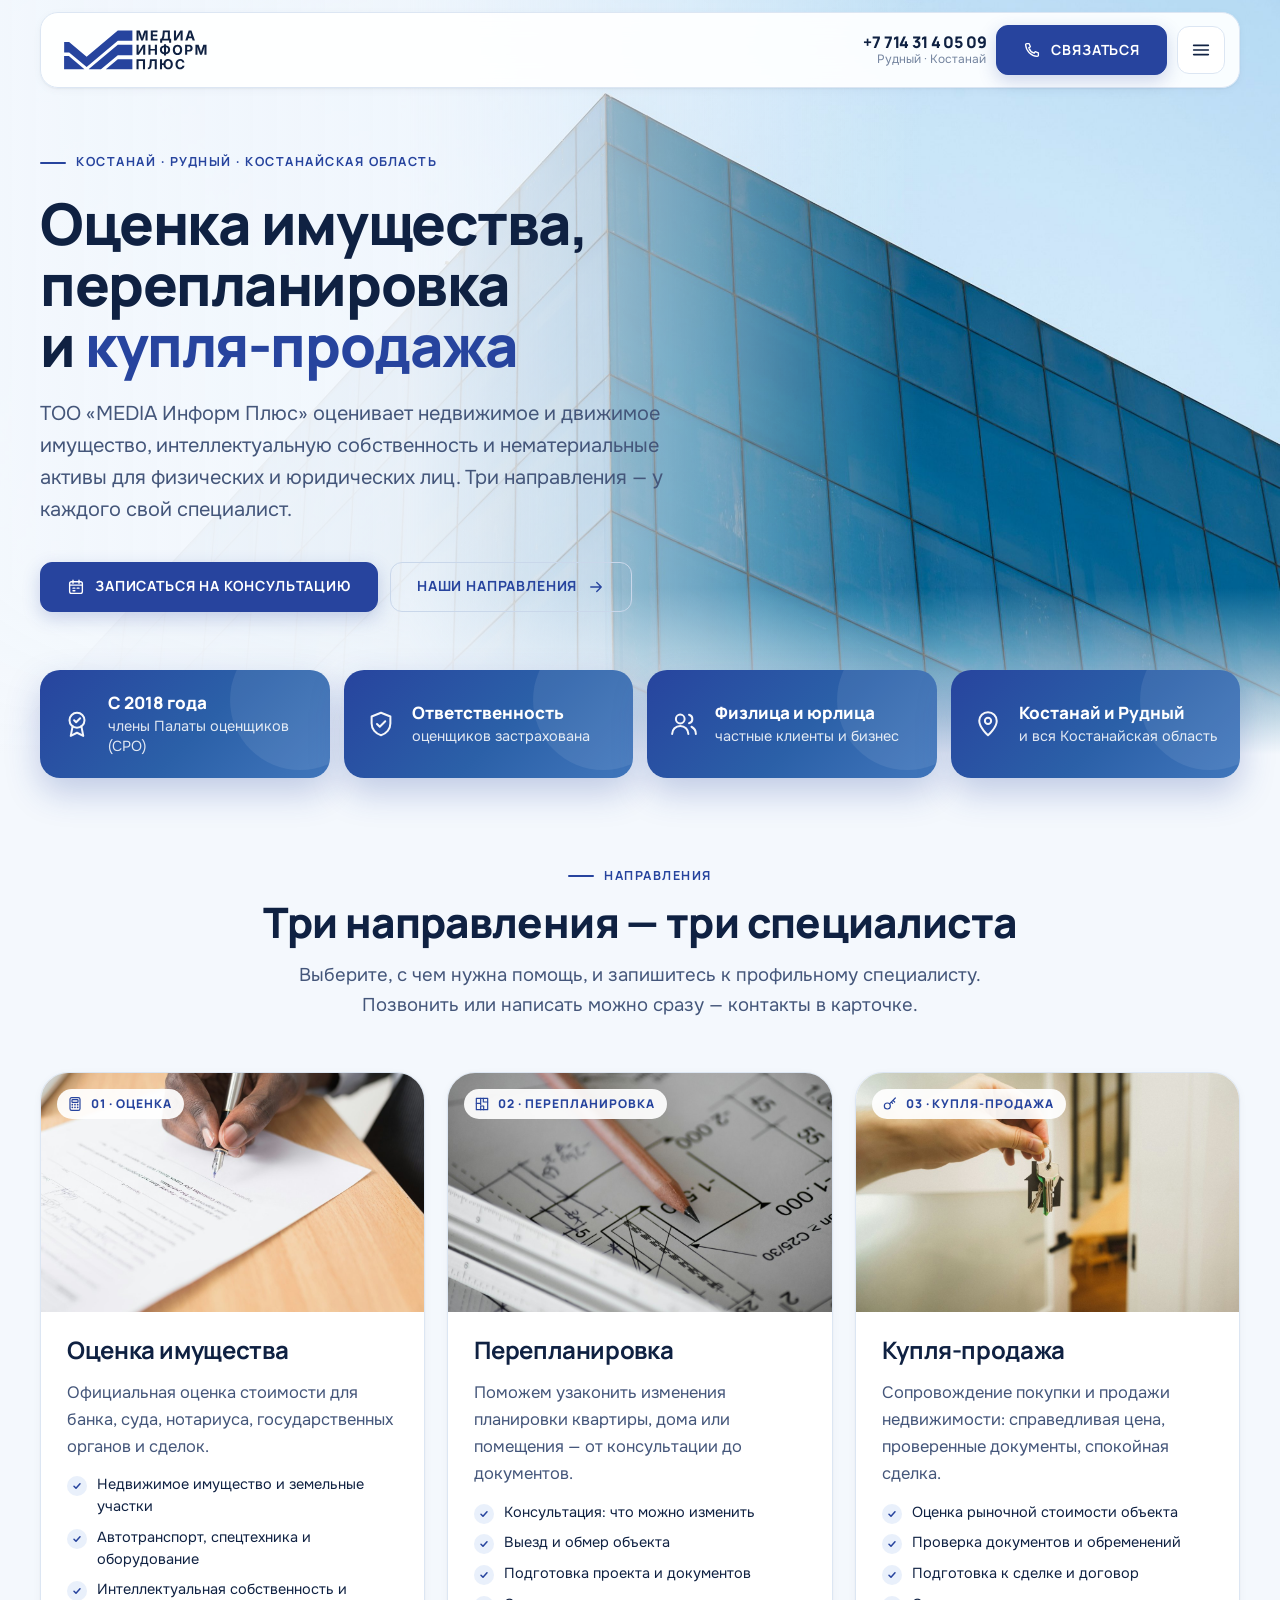
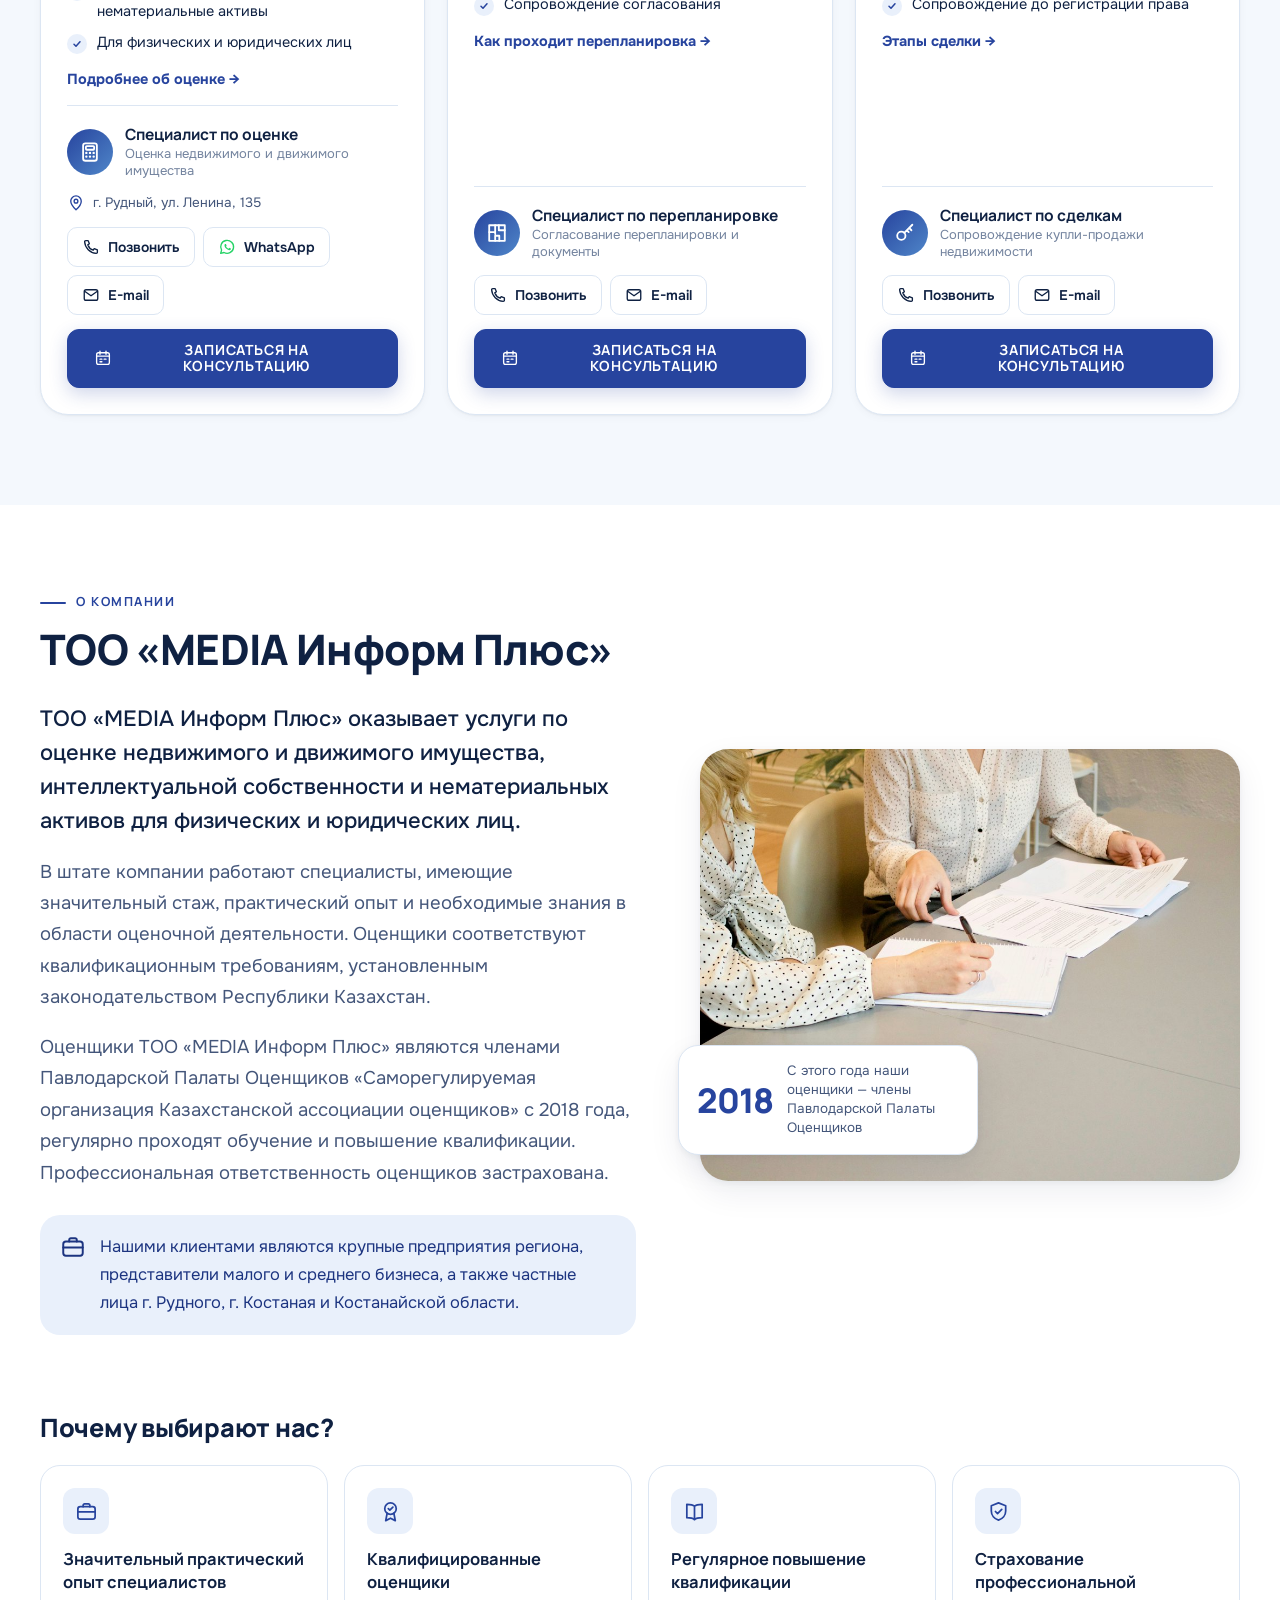
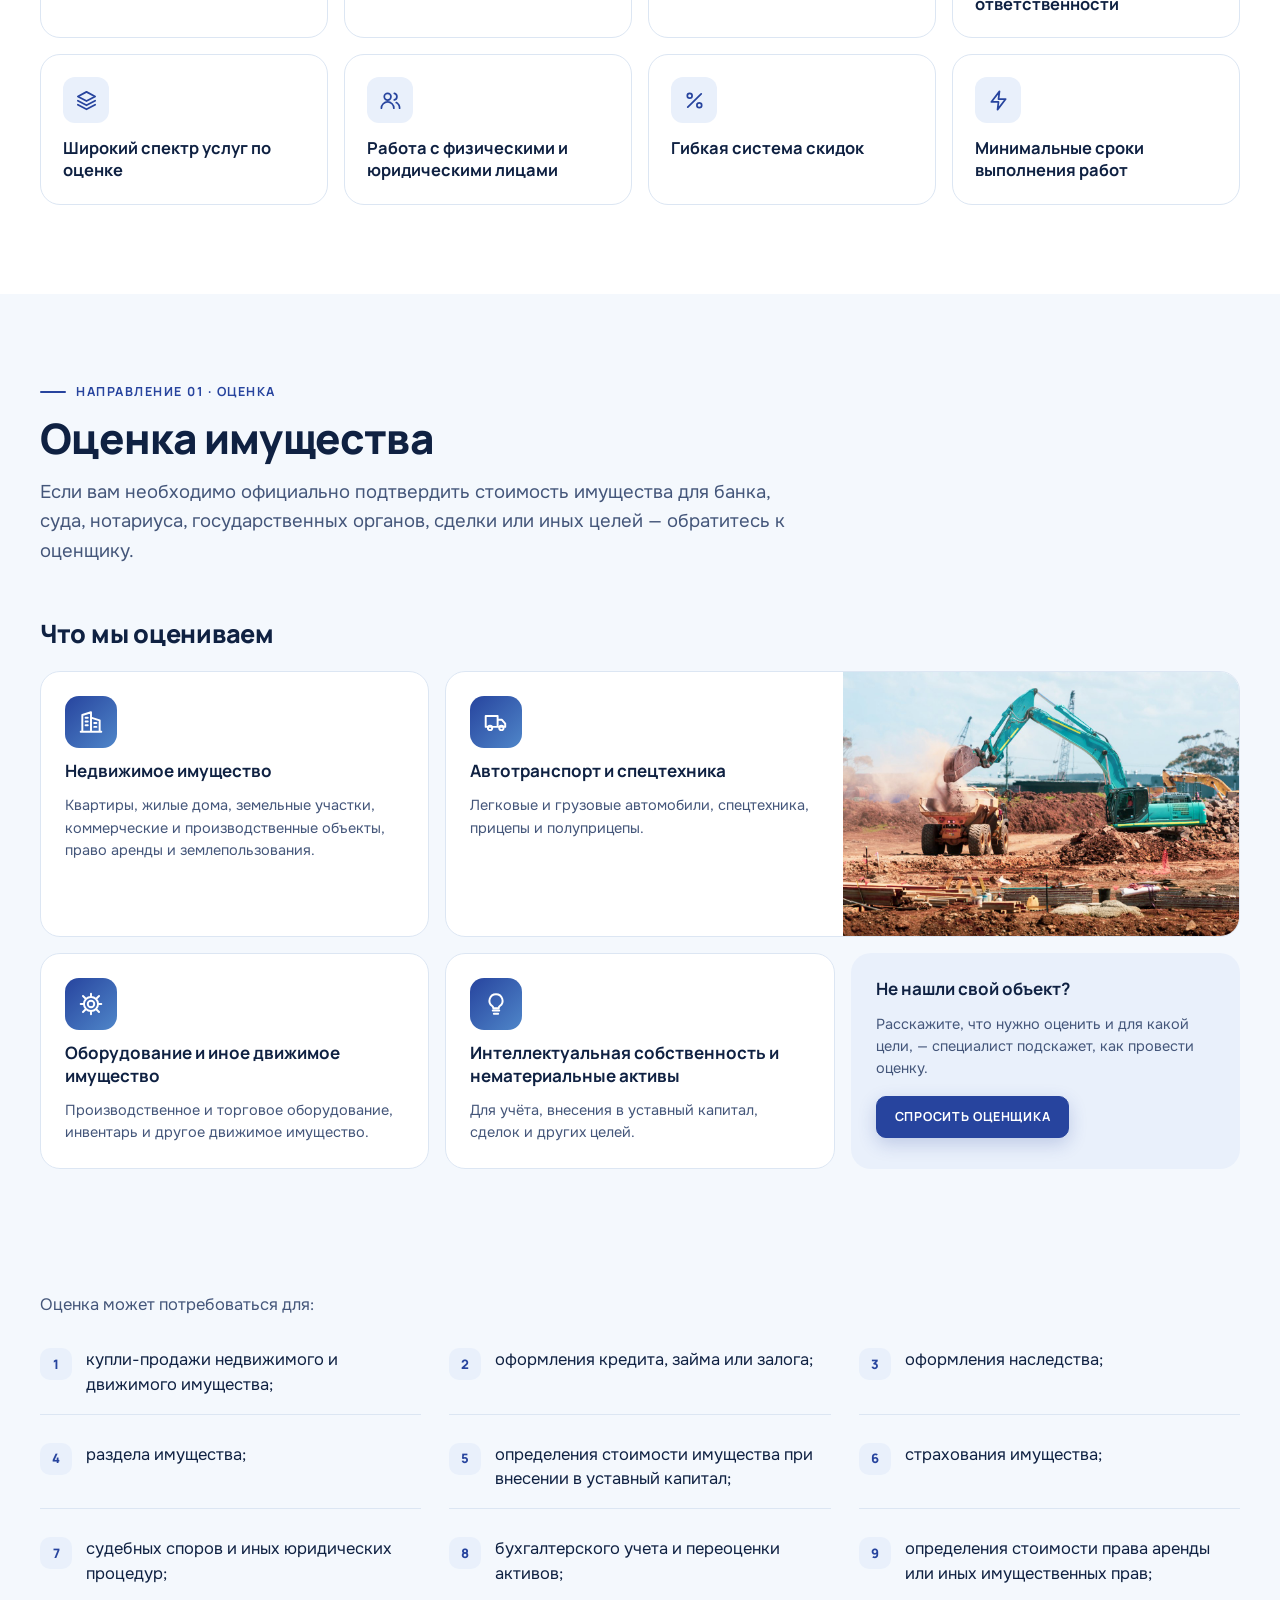
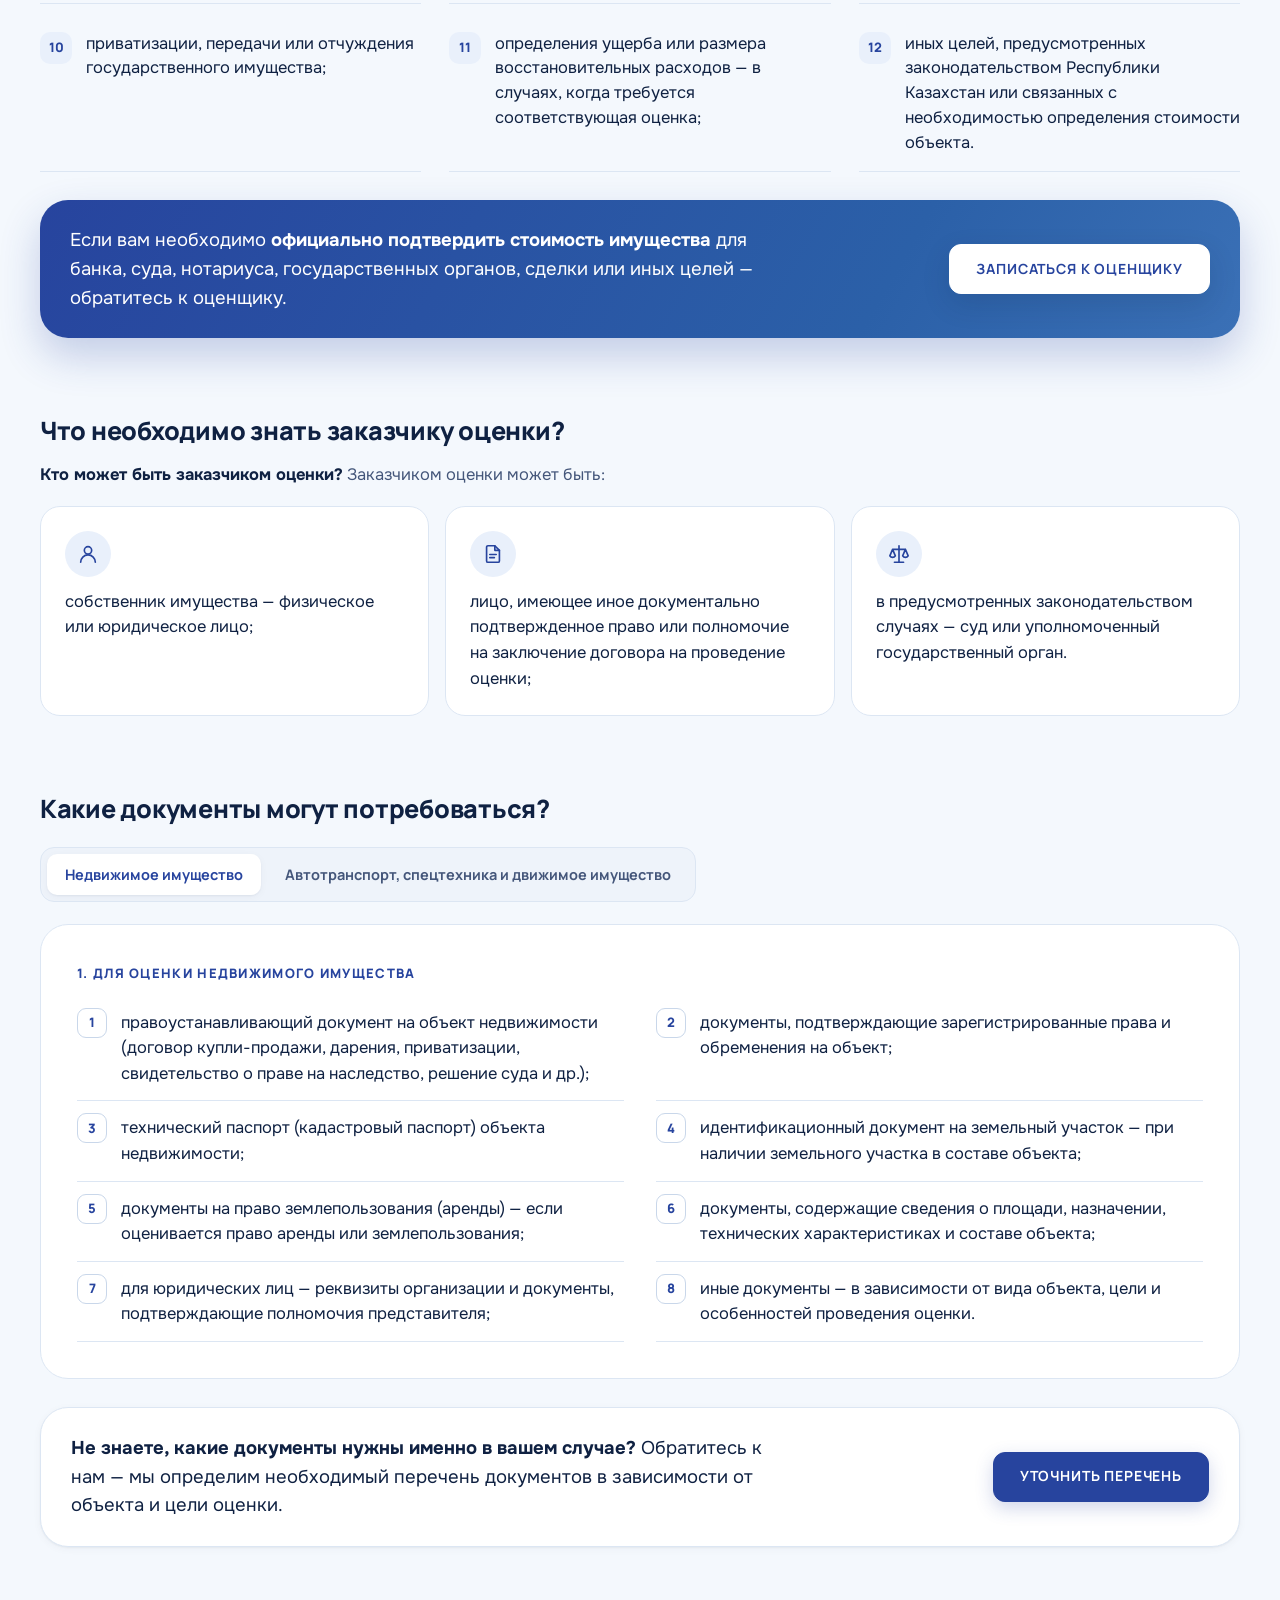
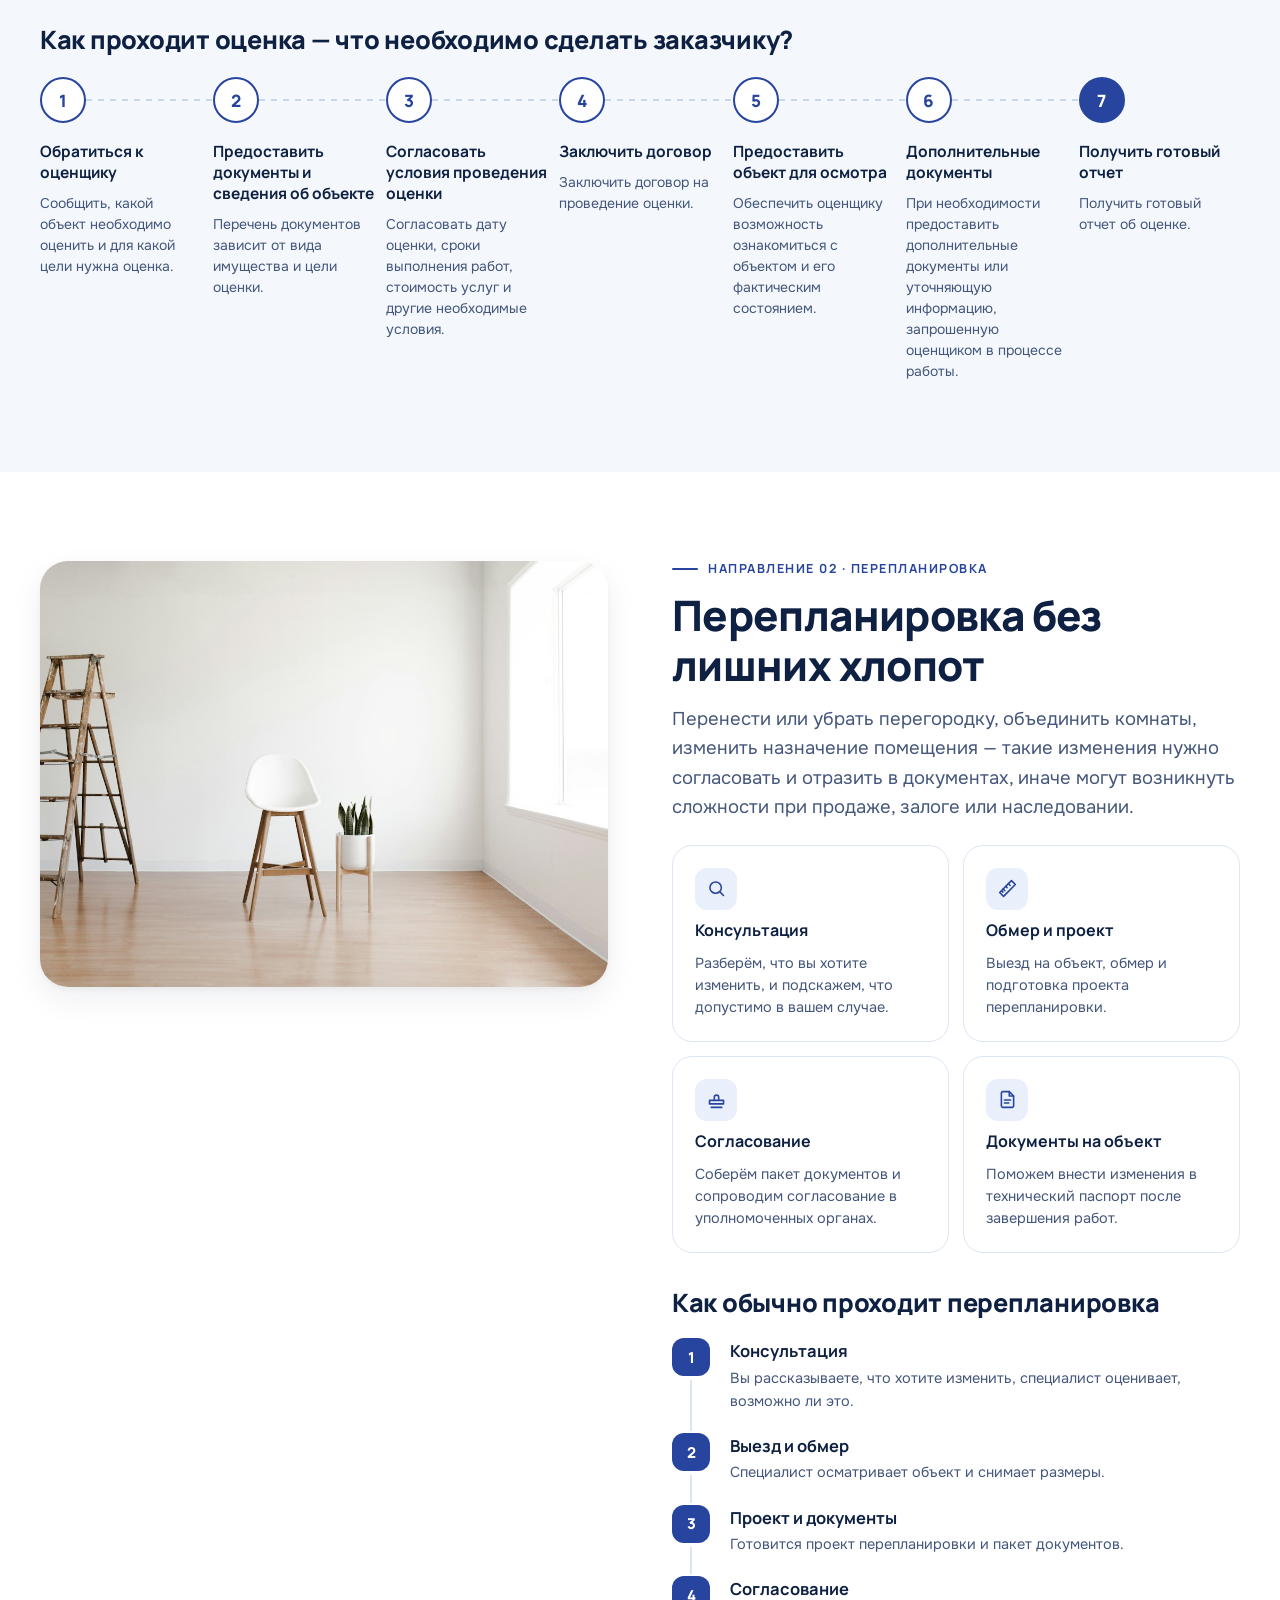
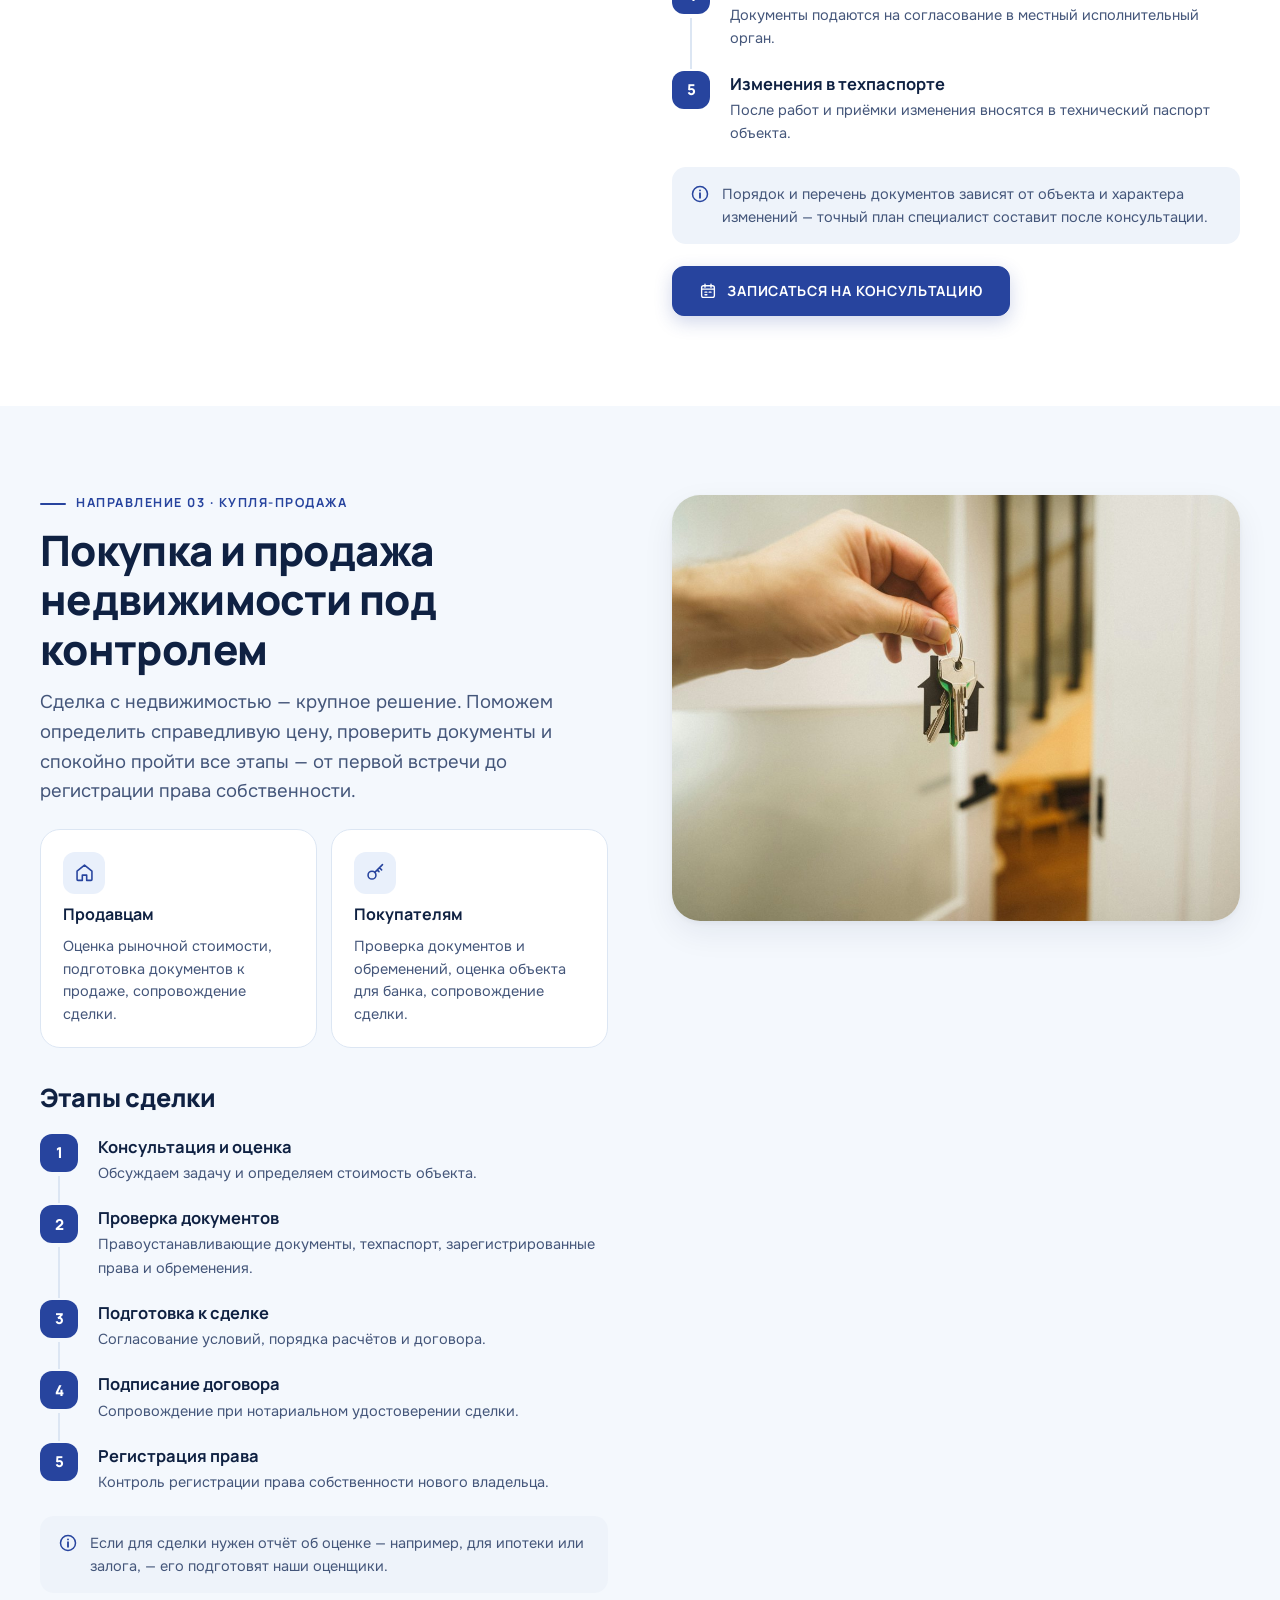
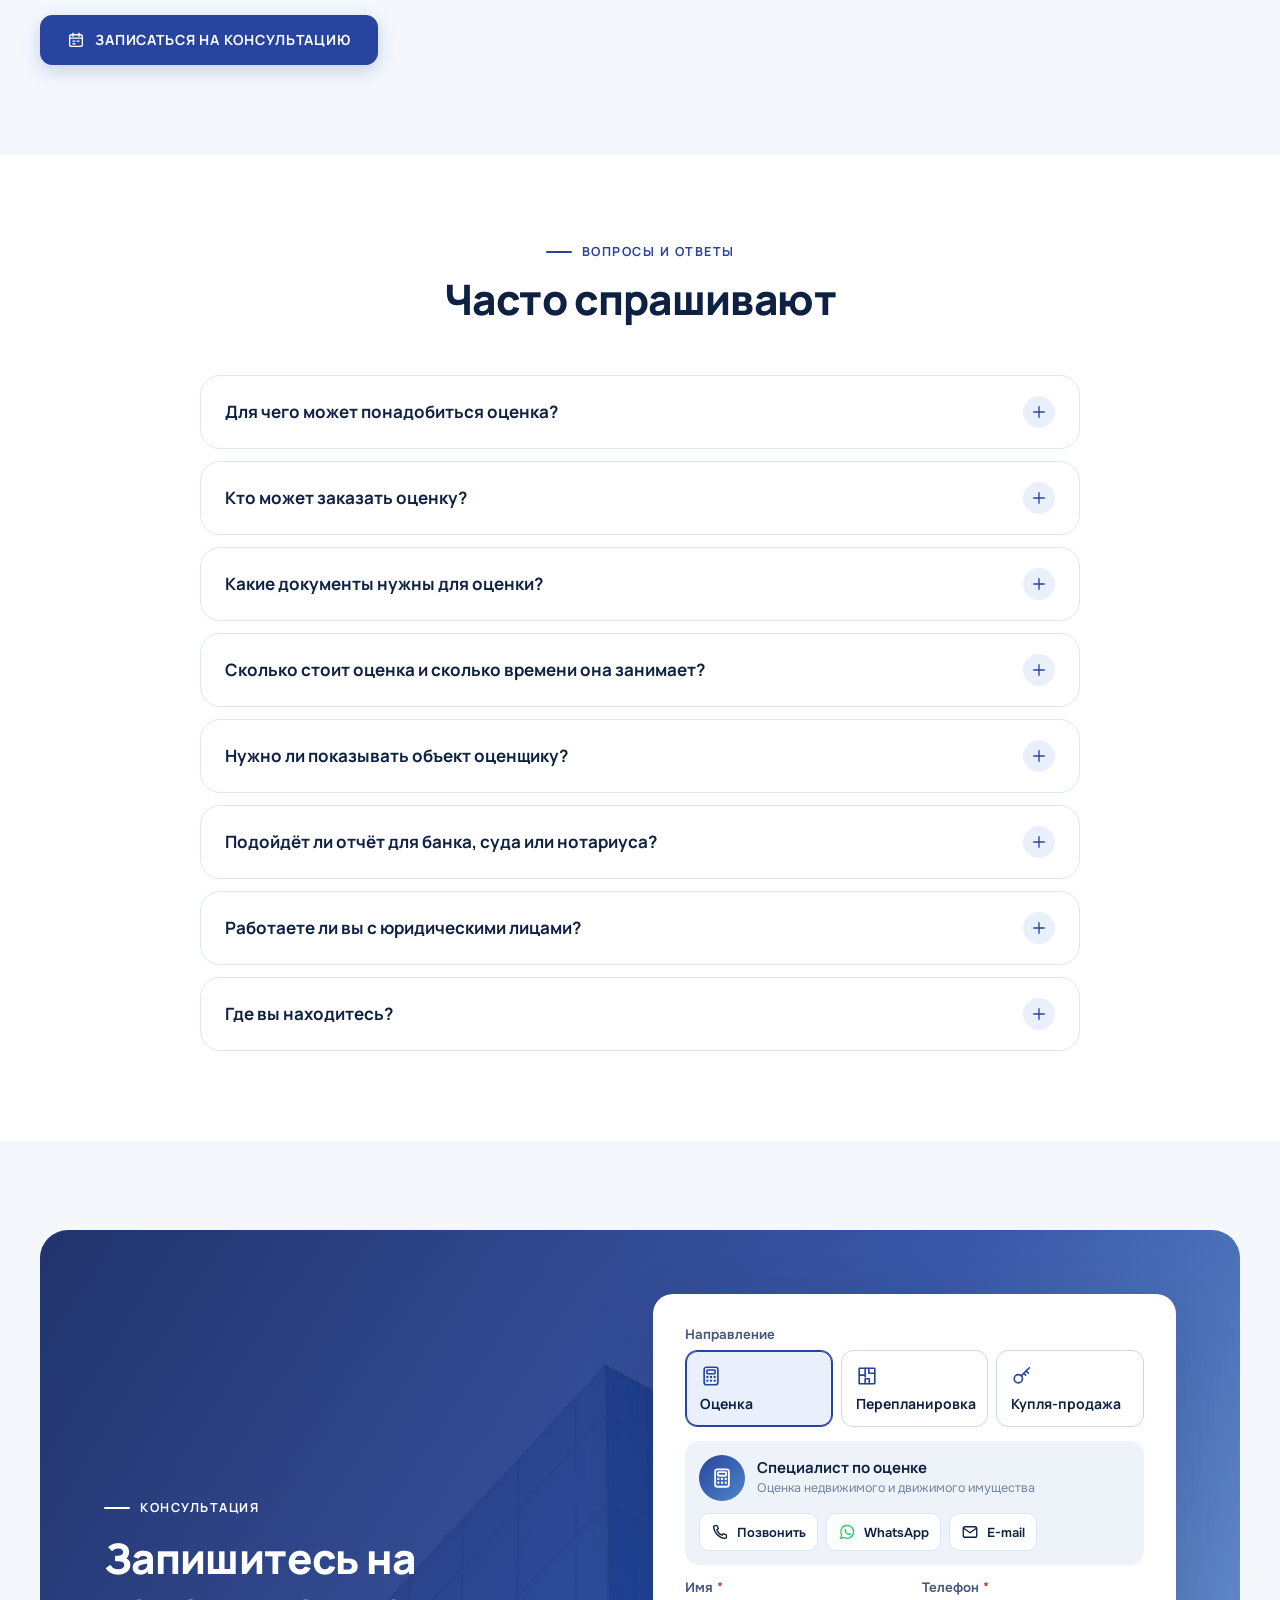
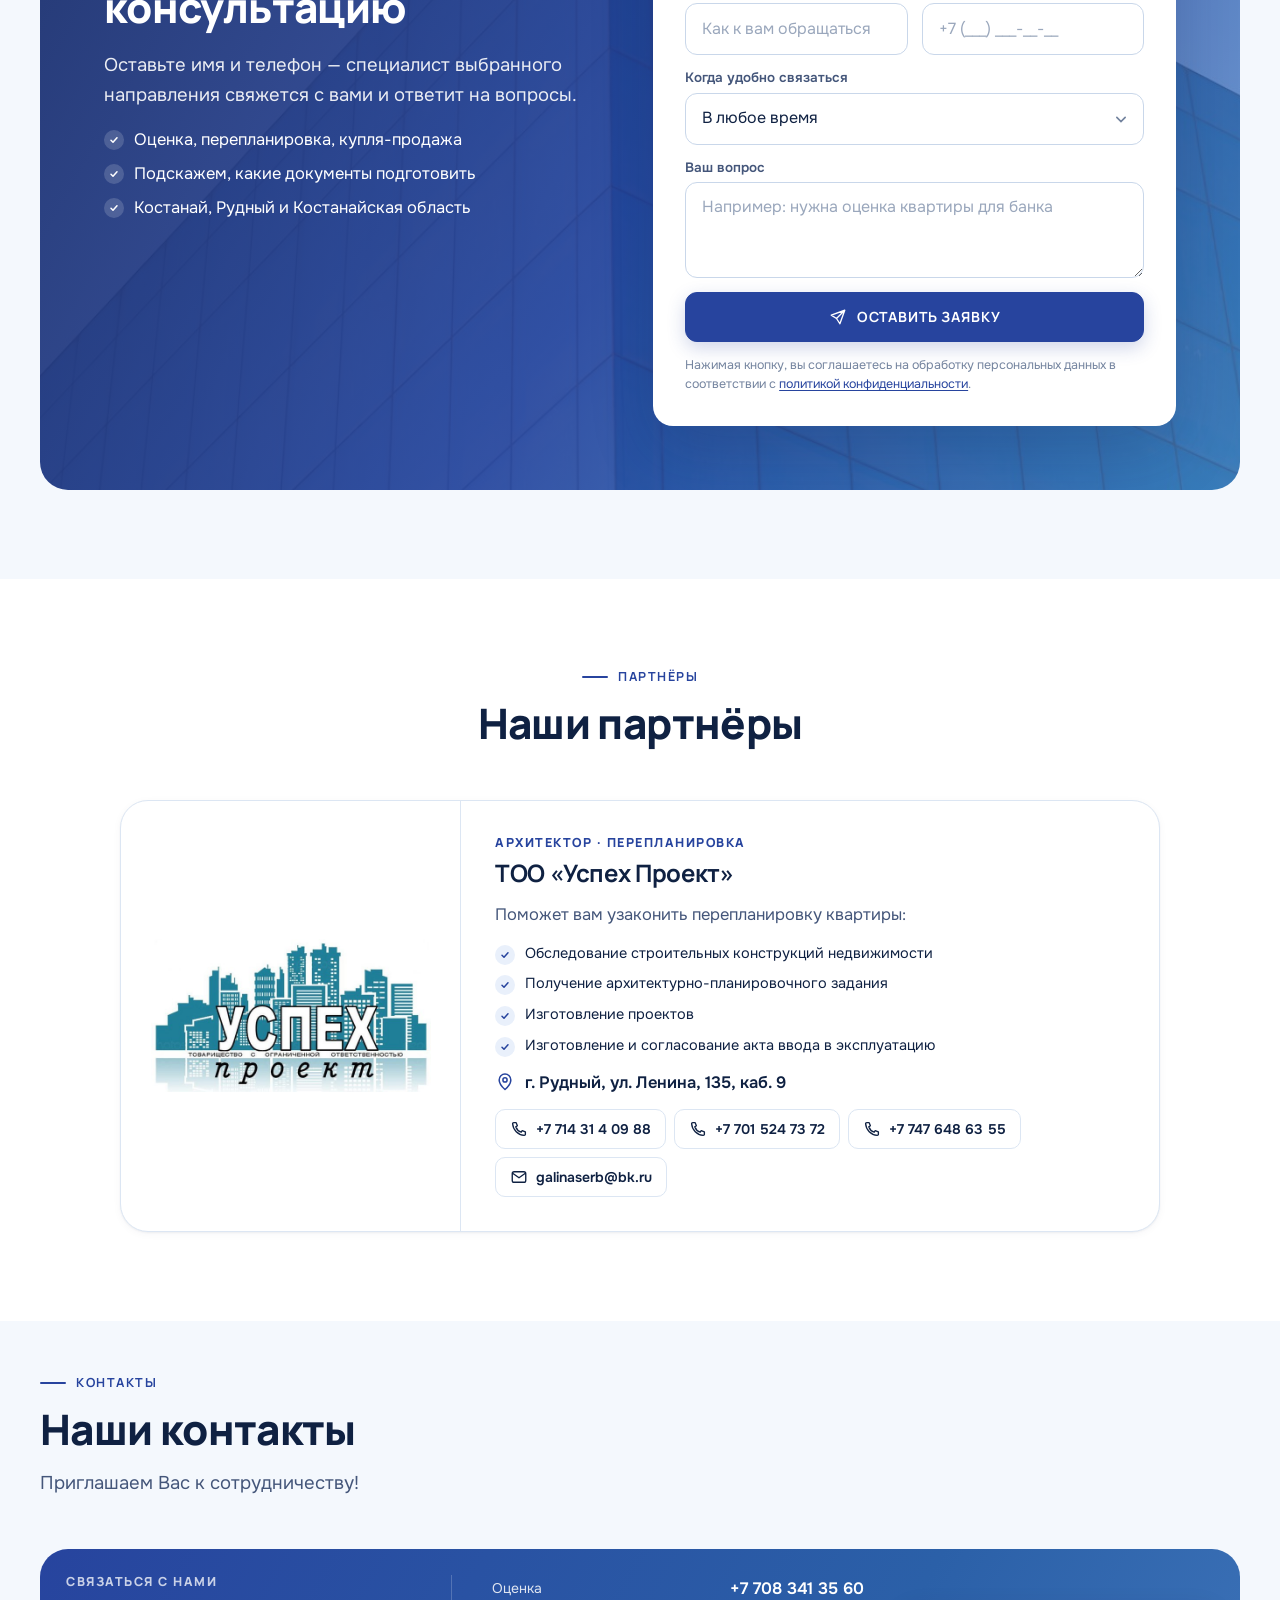
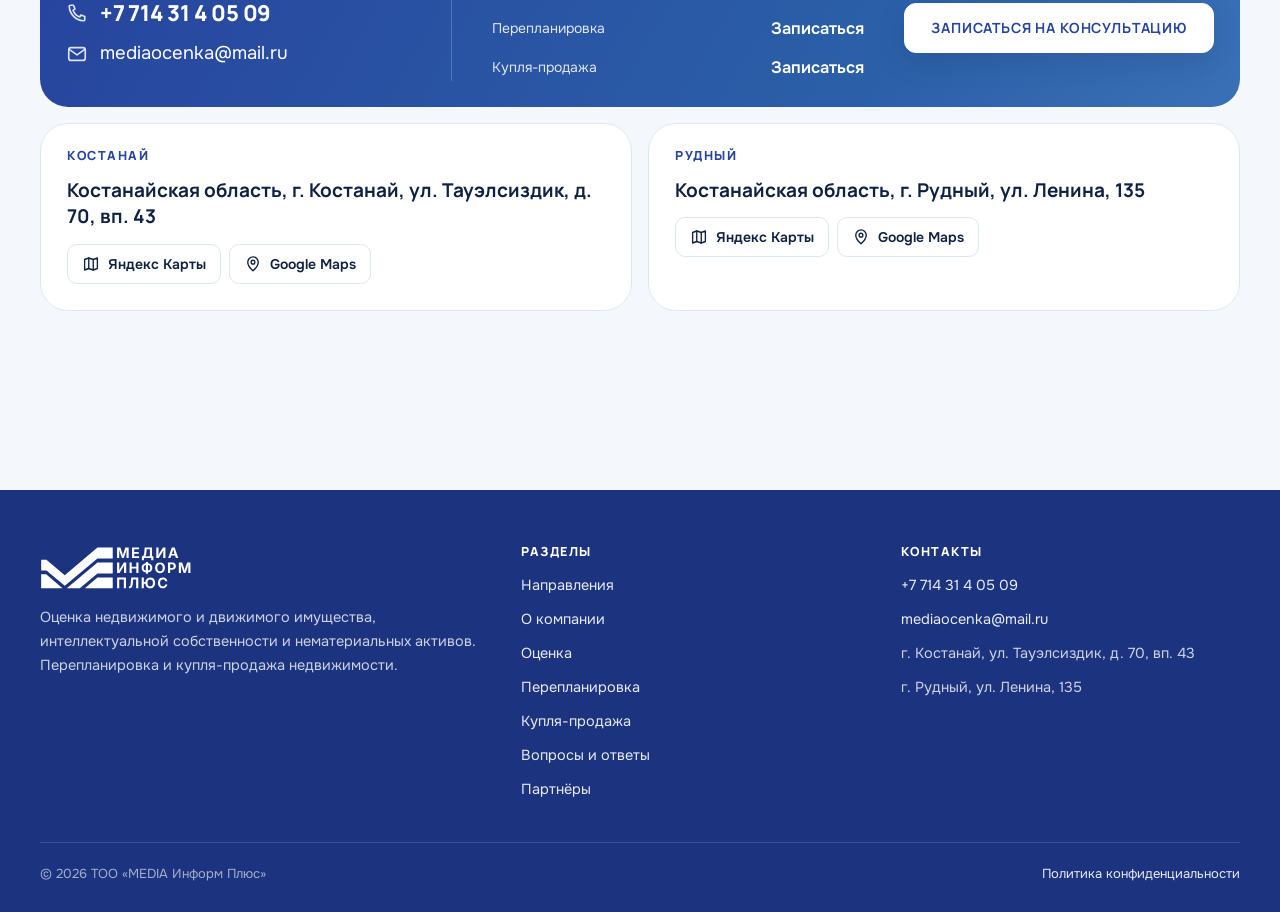
==== commit 07e6fbb9: "mip: общий номер в шапке на любой ширине, контакты оценки, блок «Наши партнёры» - Шапка: общий город" ====
--- a/public/index.html
+++ b/public/index.html
@@ -77,7 +77,7 @@
         <a href="#contacts">Контакты</a>
       </nav>
       <div class="tools">
-        <a class="h-phone" href="tel:+77143140509" data-co-phone><b>8 71431 4 05 09</b><span>Рудный · Костанай</span></a>
+        <a class="h-phone" href="tel:+77143140509" data-co-phone><b>+7 714 31 4 05 09</b><span>Рудный · Костанай</span></a>
         <button class="btn btn-contact" type="button" data-contact><svg class="ic" aria-hidden="true"><use href="#i-phone"/></svg><span class="txt">Связаться</span></button>
         <button class="burger" type="button" data-menu aria-expanded="false" aria-controls="mnav" aria-label="Открыть меню"><svg class="ic" aria-hidden="true"><use href="#i-menu"/></svg></button>
       </div>
@@ -95,10 +95,11 @@
     <a href="#replan">Перепланировка<svg class="ic" aria-hidden="true"><use href="#i-chevron"/></svg></a>
     <a href="#deals">Купля-продажа<svg class="ic" aria-hidden="true"><use href="#i-chevron"/></svg></a>
     <a href="#faq">Вопросы и ответы<svg class="ic" aria-hidden="true"><use href="#i-chevron"/></svg></a>
+    <a href="#partners">Партнёры<svg class="ic" aria-hidden="true"><use href="#i-chevron"/></svg></a>
     <a href="#contacts">Контакты<svg class="ic" aria-hidden="true"><use href="#i-chevron"/></svg></a>
   </nav>
   <div class="foot">
-    <a class="tel" href="tel:+77143140509" data-co-phone>8 71431 4 05 09</a>
+    <a class="tel" href="tel:+77143140509" data-co-phone>+7 714 31 4 05 09</a>
     <small>Костанай, ул. Тауэлсиздик, 70 · Рудный, ул. Ленина, 135</small>
     <button class="btn block" type="button" data-contact><svg class="ic" aria-hidden="true"><use href="#i-calendar"/></svg>Записаться на консультацию</button>
   </div>
@@ -430,7 +431,7 @@
         <details class="qa"><summary>Работаете ли вы с юридическими лицами?<span class="pm"><svg class="ic" aria-hidden="true"><use href="#i-plus"/></svg></span></summary>
           <div class="a">Да. Наши клиенты — крупные предприятия региона, малый и средний бизнес, а также частные лица Рудного, Костаная и Костанайской области.</div></details>
         <details class="qa"><summary>Где вы находитесь?<span class="pm"><svg class="ic" aria-hidden="true"><use href="#i-plus"/></svg></span></summary>
-          <div class="a">Костанай, ул. Тауэлсиздик, д. 70, вп. 43 и Рудный, ул. Ленина, 135. Телефон: <a href="tel:+77143140509" data-co-phone>8 71431 4 05 09</a>.</div></details>
+          <div class="a">Костанай, ул. Тауэлсиздик, д. 70, вп. 43 и Рудный, ул. Ленина, 135. Телефон: <a href="tel:+77143140509" data-co-phone>+7 714 31 4 05 09</a>.</div></details>
       </div>
     </div>
   </section>
@@ -454,6 +455,17 @@
     </div>
   </section>
 
+  <!-- Партнёры (карточки — из site.config.js) -->
+  <section class="section white" id="partners" aria-labelledby="partners-title">
+    <div class="wrap">
+      <div class="head center reveal">
+        <span class="eyebrow">Партнёры</span>
+        <h2 id="partners-title">Наши партнёры</h2>
+      </div>
+      <div class="partners reveal-group" data-partners></div>
+    </div>
+  </section>
+
   <!-- Контакты -->
   <section class="section tight" id="contacts" aria-labelledby="contacts-title">
     <div class="wrap">
@@ -466,7 +478,7 @@
         <div class="office main">
           <div class="lines">
             <span class="city">Связаться с нами</span>
-            <a class="c-line" href="tel:+77143140509" data-co-phone><svg class="ic" aria-hidden="true"><use href="#i-phone"/></svg><b>8 71431 4 05 09</b></a>
+            <a class="c-line" href="tel:+77143140509" data-co-phone><svg class="ic" aria-hidden="true"><use href="#i-phone"/></svg><b>+7 714 31 4 05 09</b></a>
             <a class="c-line" href="mailto:mediaocenka@mail.ru" data-co-email><svg class="ic" aria-hidden="true"><use href="#i-mail"/></svg><span>mediaocenka@mail.ru</span></a>
             <span class="c-line" data-co-hours hidden></span>
           </div>
@@ -510,12 +522,13 @@
           <li><a href="#replan">Перепланировка</a></li>
           <li><a href="#deals">Купля-продажа</a></li>
           <li><a href="#faq">Вопросы и ответы</a></li>
+          <li><a href="#partners">Партнёры</a></li>
         </ul>
       </div>
       <div>
         <h4>Контакты</h4>
         <ul>
-          <li><a href="tel:+77143140509" data-co-phone>8 71431 4 05 09</a></li>
+          <li><a href="tel:+77143140509" data-co-phone>+7 714 31 4 05 09</a></li>
           <li><a href="mailto:mediaocenka@mail.ru" data-co-email>mediaocenka@mail.ru</a></li>
           <li>г. Костанай, ул. Тауэлсиздик, д. 70, вп. 43</li>
           <li>г. Рудный, ул. Ленина, 135</li>
--- a/public/styles.css
+++ b/public/styles.css
@@ -118,7 +118,7 @@
 .logo img { height: 42px; width: auto; }
 .nav { display: flex; align-items: center; gap: 4px; margin: 0 auto; min-width: 0; }
 .nav a {
-  padding: 10px 11px; border-radius: 8px; color: var(--ink); white-space: nowrap;
+  padding: 10px 8px; border-radius: 8px; color: var(--ink); white-space: nowrap;
   font: 700 12.5px/1 var(--font-head); letter-spacing: .07em; text-transform: uppercase;
   transition: color .2s, background .2s;
 }
@@ -135,21 +135,29 @@
 }
 .burger .ic { width: 22px; height: 22px; }
 
-@media (max-width: 1360px) { .h-phone { display: none; } }
-@media (max-width: 1120px) {
+/* Общий номер виден в шапке на любой ширине: уже 1360 px меню уходит в «бургер»,
+   а на телефонах номер встаёт на место кнопки «Связаться» (запись — в первом экране и в нижней панели). */
+@media (max-width: 1360px) {
   .nav { display: none; }
   .burger { display: inline-flex; }
   .header .tools { margin-left: auto; }
 }
+@media (max-width: 640px) { .header .btn-contact { display: none; } }
 @media (max-width: 560px) {
   :root { --header-h: 64px; }
   .header { padding-top: 8px; }
   .header .bar { padding: 0 8px 0 14px; gap: 10px; border-radius: 14px; }
   .logo img { height: 34px; }
-  .header .btn-contact { padding: 0 14px; min-height: 44px; font-size: 12px; }
+  .h-phone b { font-size: 15px; }
+  .h-phone span { font-size: 11.5px; }
   .burger { width: 44px; height: 44px; }
 }
-@media (max-width: 370px) { .header .btn-contact .txt { display: none; } .header .btn-contact { padding: 0 12px; } }
+@media (max-width: 359px) {
+  .header .bar { padding: 0 6px 0 10px; gap: 8px; }
+  .logo img { height: 28px; }
+  .h-phone b { font-size: 14px; }
+  .burger { width: 40px; height: 40px; }
+}
 
 /* Мобильное меню */
 .mnav {
@@ -282,7 +290,9 @@
 .ava img { width: 100%; height: 100%; object-fit: cover; }
 .ava .ic { width: 22px; height: 22px; stroke-width: 2; }
 .spec .who b { display: block; font: 700 15.5px/1.3 var(--font-head); }
-.spec .who span { display: block; font-size: 13px; color: var(--ink-3); line-height: 1.35; }
+.spec .who > div > span { display: block; font-size: 13px; color: var(--ink-3); line-height: 1.35; }
+.spec .addr { display: flex; align-items: flex-start; gap: 8px; font-size: 13.5px; line-height: 1.4; color: var(--ink-2); }
+.spec .addr .ic { width: 18px; height: 18px; color: var(--brand); }
 .links { display: flex; flex-wrap: wrap; gap: 8px; }
 @media (max-width: 1020px) { .dirs { grid-template-columns: minmax(0, 1fr); max-width: 640px; margin: 0 auto; } }
 
@@ -458,6 +468,27 @@
 .book .intro .ticks li::before { background-color: rgba(255, 255, 255, .16); background-image: url("data:image/svg+xml,%3Csvg xmlns='http://www.w3.org/2000/svg' viewBox='0 0 24 24' fill='none' stroke='%23ffffff' stroke-width='3' stroke-linecap='round' stroke-linejoin='round'%3E%3Cpath d='M6 12.5l4 4 8-9'/%3E%3C/svg%3E"); }
 .book .form-card { background: var(--surface); color: var(--ink); border-radius: var(--r-lg); padding: clamp(20px, 3vw, 32px); box-shadow: var(--shadow-lg); }
 @media (max-width: 900px) { .book { grid-template-columns: minmax(0, 1fr); } }
+
+/* Партнёры */
+.partners { display: grid; gap: 16px; max-width: 1040px; margin: 0 auto; }
+.partner {
+  display: grid; grid-template-columns: minmax(0, 340px) minmax(0, 1fr); overflow: hidden;
+  background: var(--surface); border: 1px solid var(--line); border-radius: var(--r-xl); box-shadow: var(--shadow-sm);
+}
+.partner.no-logo { grid-template-columns: minmax(0, 1fr); }
+.partner .logo-box { display: grid; place-items: center; padding: 28px; border-right: 1px solid var(--line); }
+.partner .logo-box img { width: 100%; max-width: 280px; aspect-ratio: 16 / 9; object-fit: contain; }
+.partner .info { display: grid; gap: 14px; align-content: start; padding: clamp(22px, 3vw, 34px); }
+.partner .tag { font: 800 12.5px/1.3 var(--font-head); letter-spacing: .12em; text-transform: uppercase; color: var(--brand); }
+.partner h3 { font-size: 24px; margin-top: -6px; }
+.partner .lead { color: var(--ink-2); }
+.partner .ticks { font-size: var(--fs-sm); }
+.partner .addr { display: flex; align-items: flex-start; gap: 10px; font-weight: 600; line-height: 1.45; }
+.partner .addr .ic { color: var(--brand); margin-top: 1px; }
+@media (max-width: 760px) {
+  .partner { grid-template-columns: minmax(0, 1fr); }
+  .partner .logo-box { border-right: 0; border-bottom: 1px solid var(--line); padding: 22px; }
+}
 
 /* Контакты */
 .contacts { display: grid; grid-template-columns: repeat(2, minmax(0, 1fr)); gap: 16px; }
@@ -563,7 +594,7 @@
 .spec-mini { display: flex; align-items: center; justify-content: space-between; gap: 12px; flex-wrap: wrap; padding: 14px; border-radius: 14px; background: var(--surface-2); }
 .spec-mini .who { display: flex; align-items: center; gap: 12px; min-width: 0; }
 .spec-mini .who b { display: block; font: 700 15px/1.3 var(--font-head); }
-.spec-mini .who span { display: block; font-size: 12.5px; color: var(--ink-3); }
+.spec-mini .who > div > span { display: block; font-size: 12.5px; color: var(--ink-3); }
 .spec-mini .links .chip-btn { min-height: 38px; padding: 0 11px; font-size: 13px; }
 .divider { display: flex; align-items: center; gap: 12px; color: var(--ink-3); font-size: 13px; margin: 4px 0; }
 .divider::before, .divider::after { content: ""; flex: 1; height: 1px; background: var(--line); }
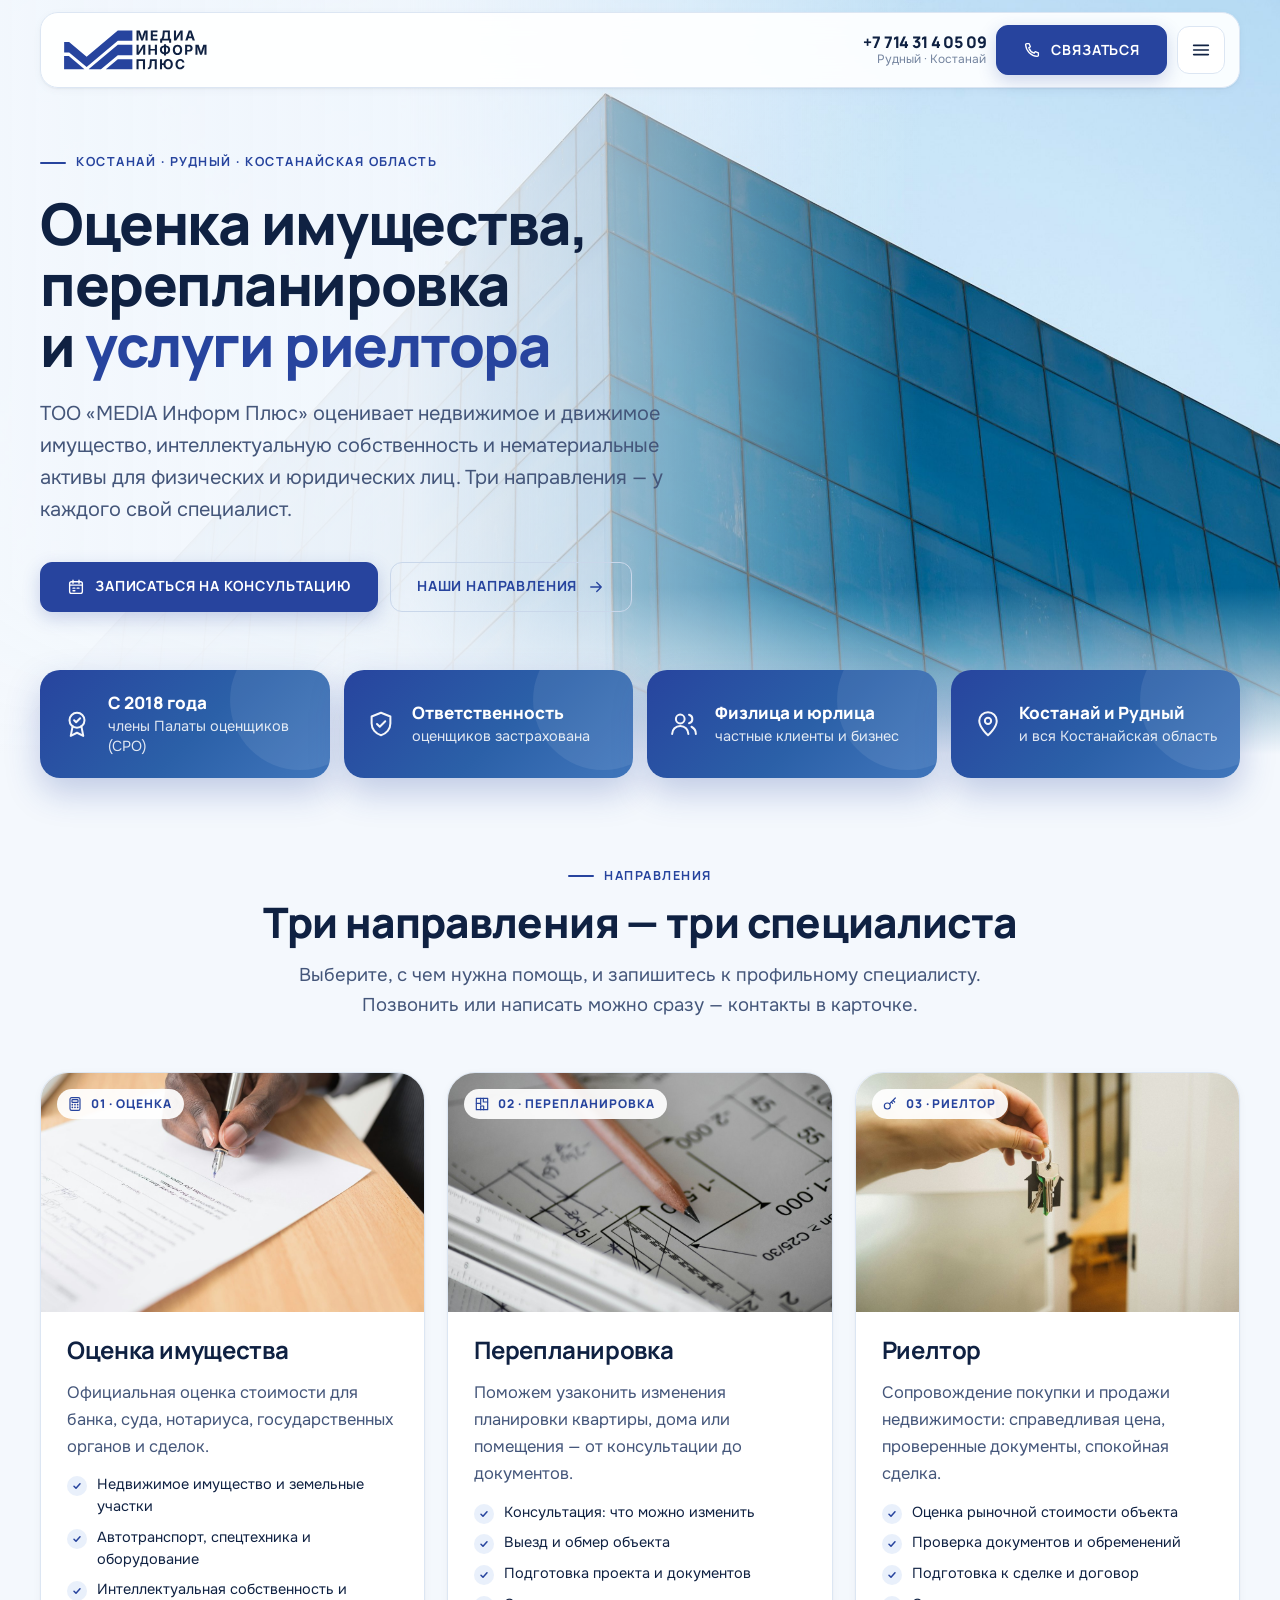
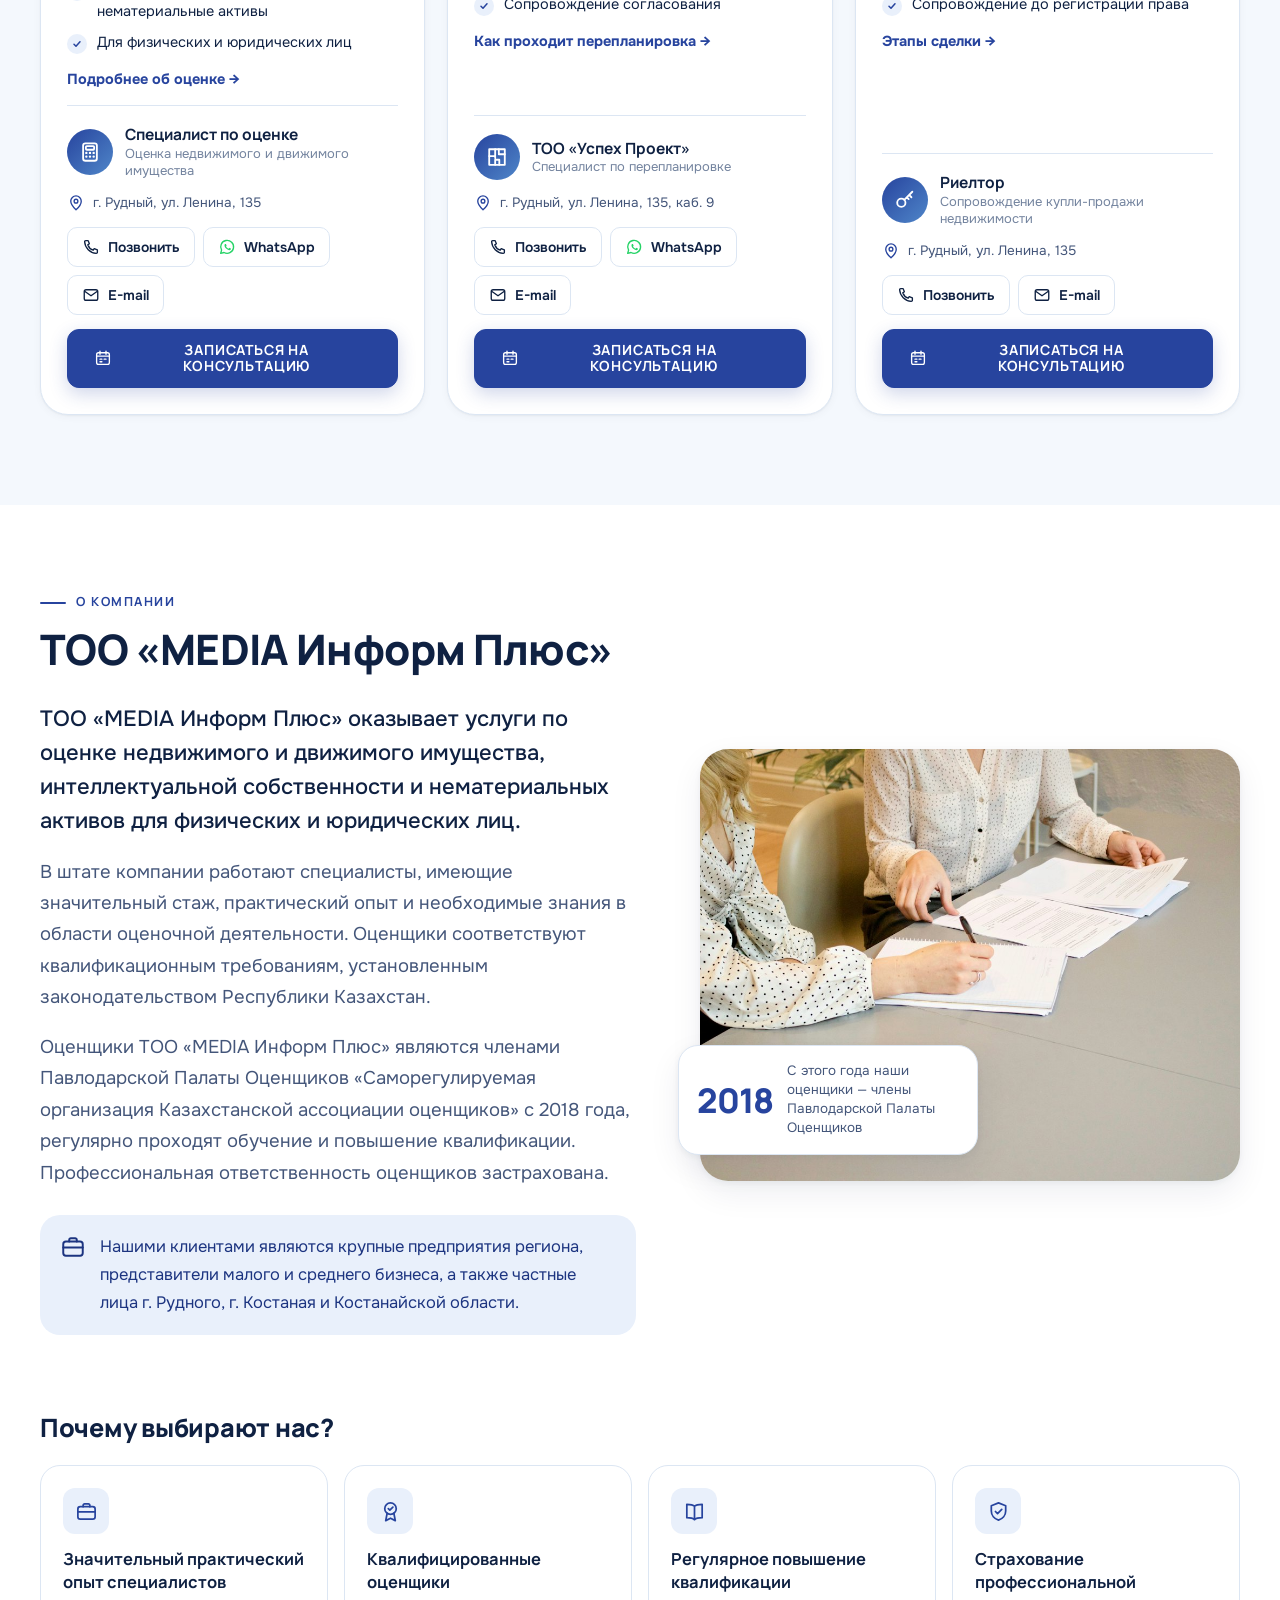
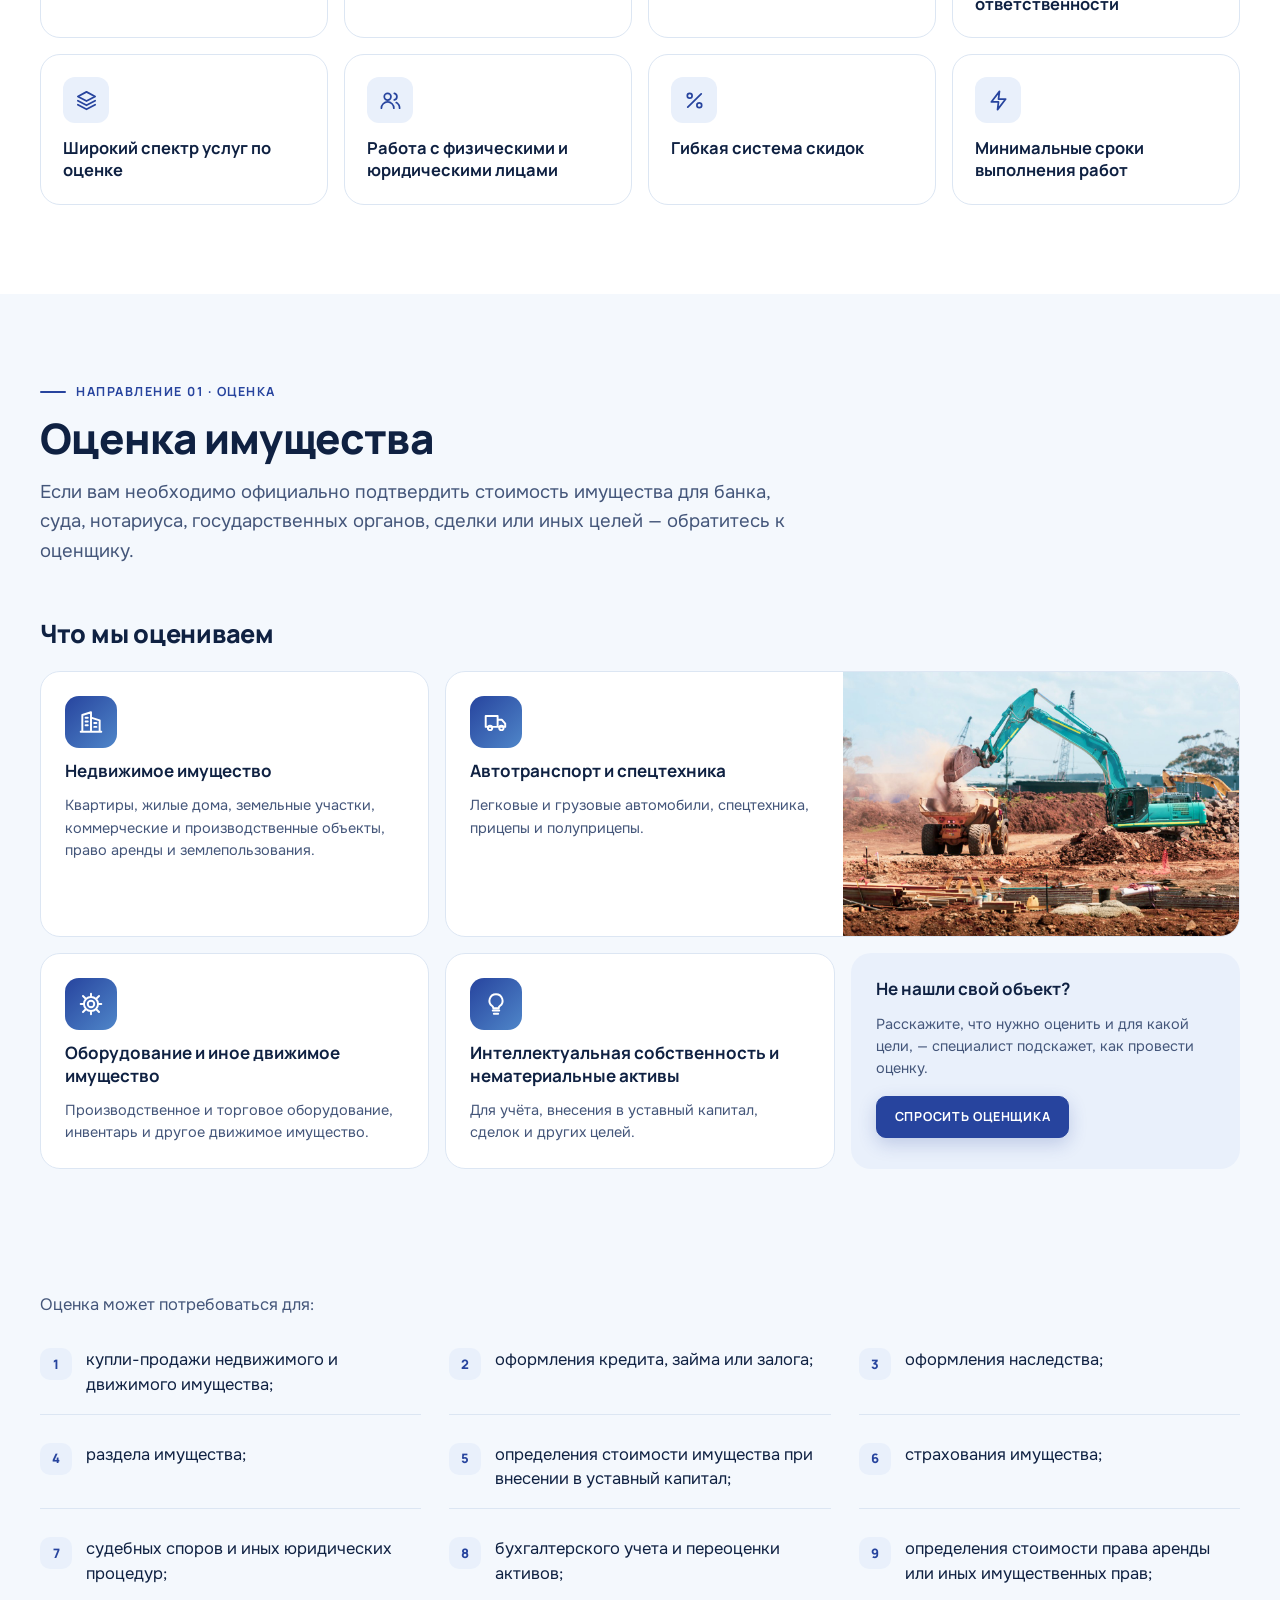
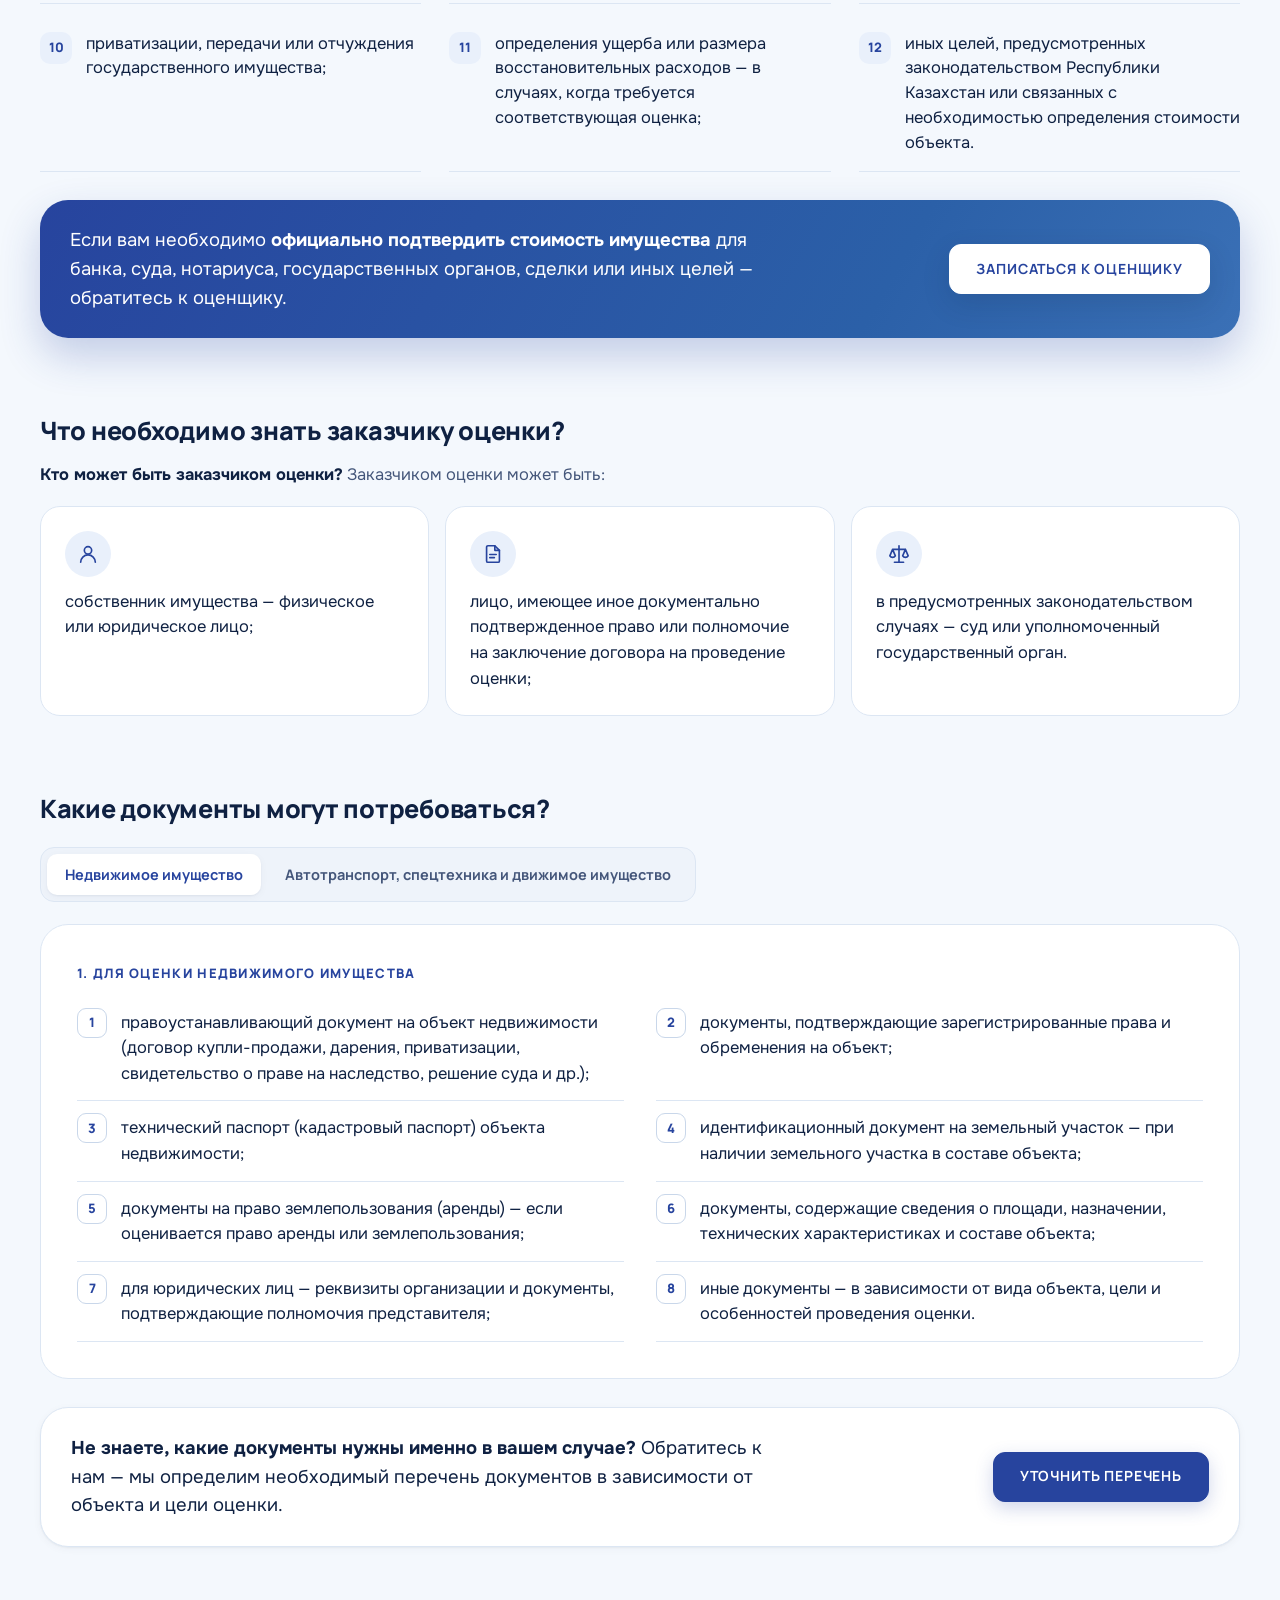
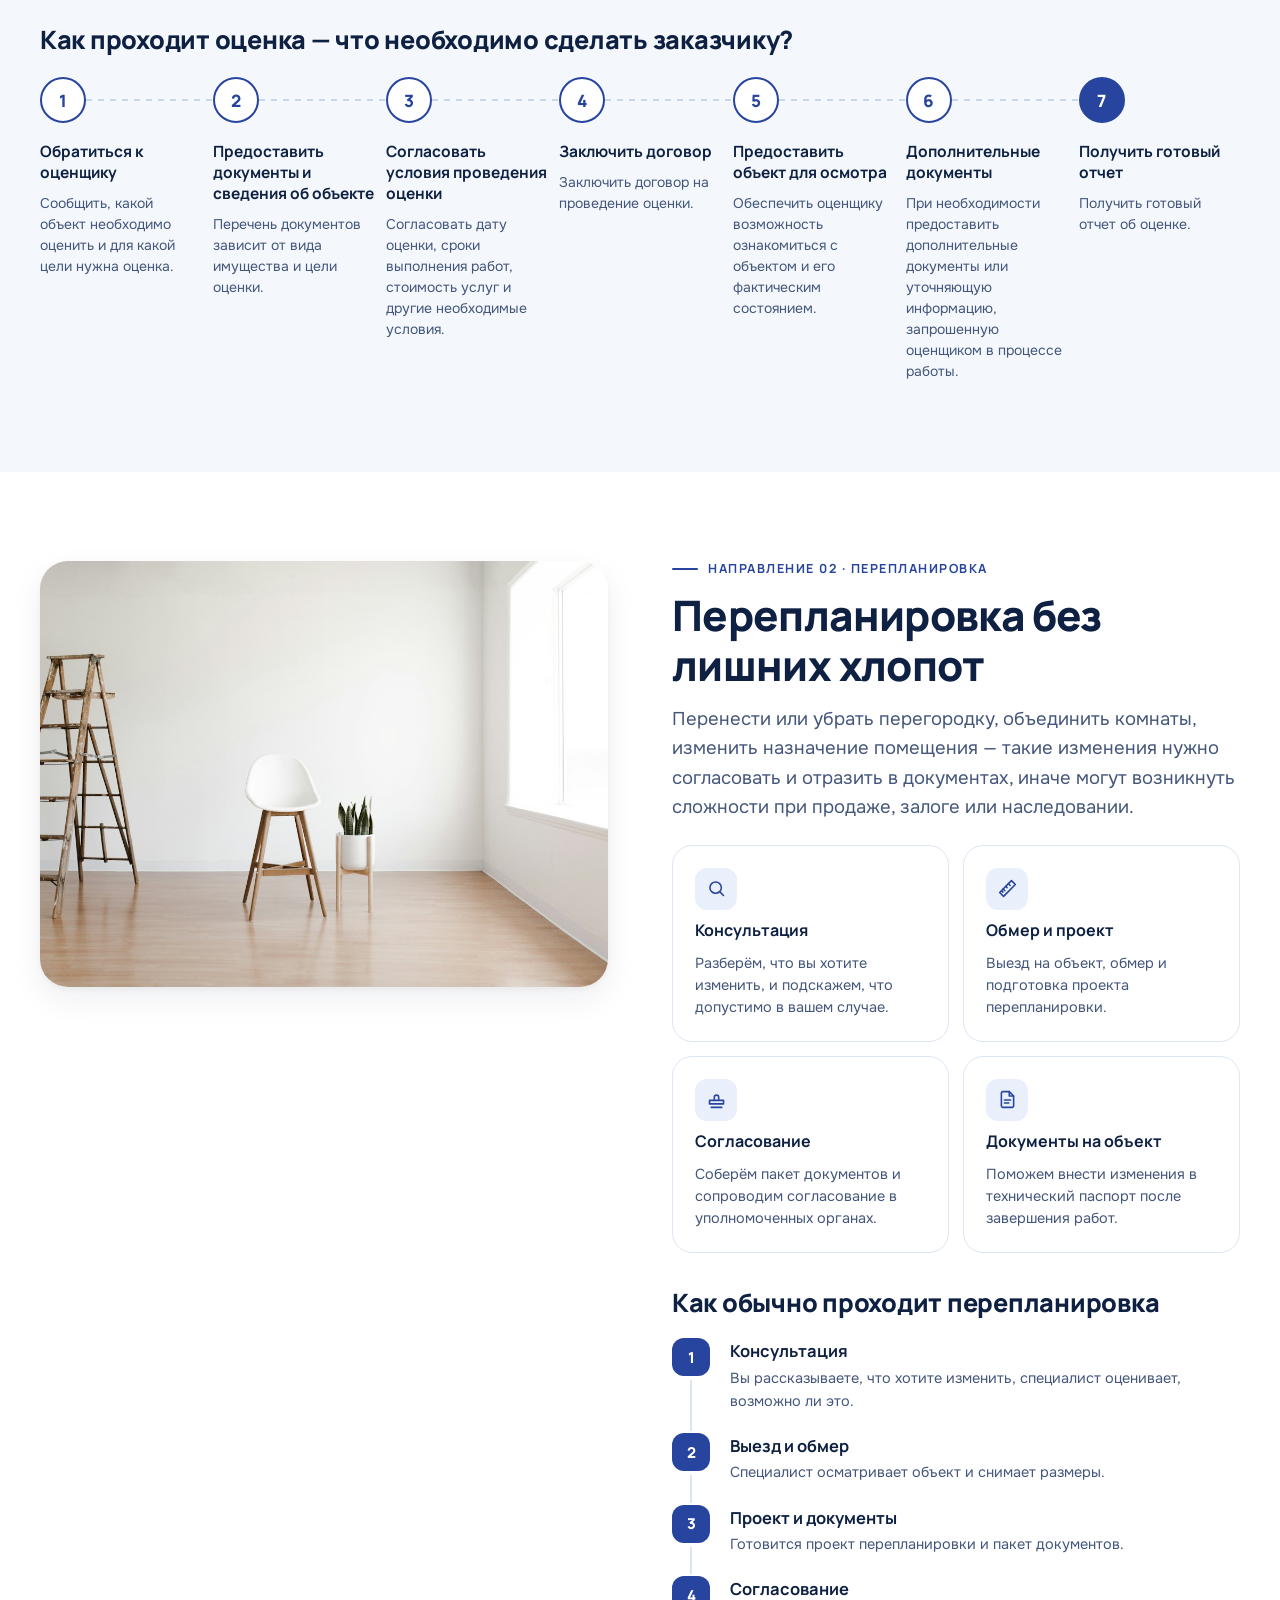
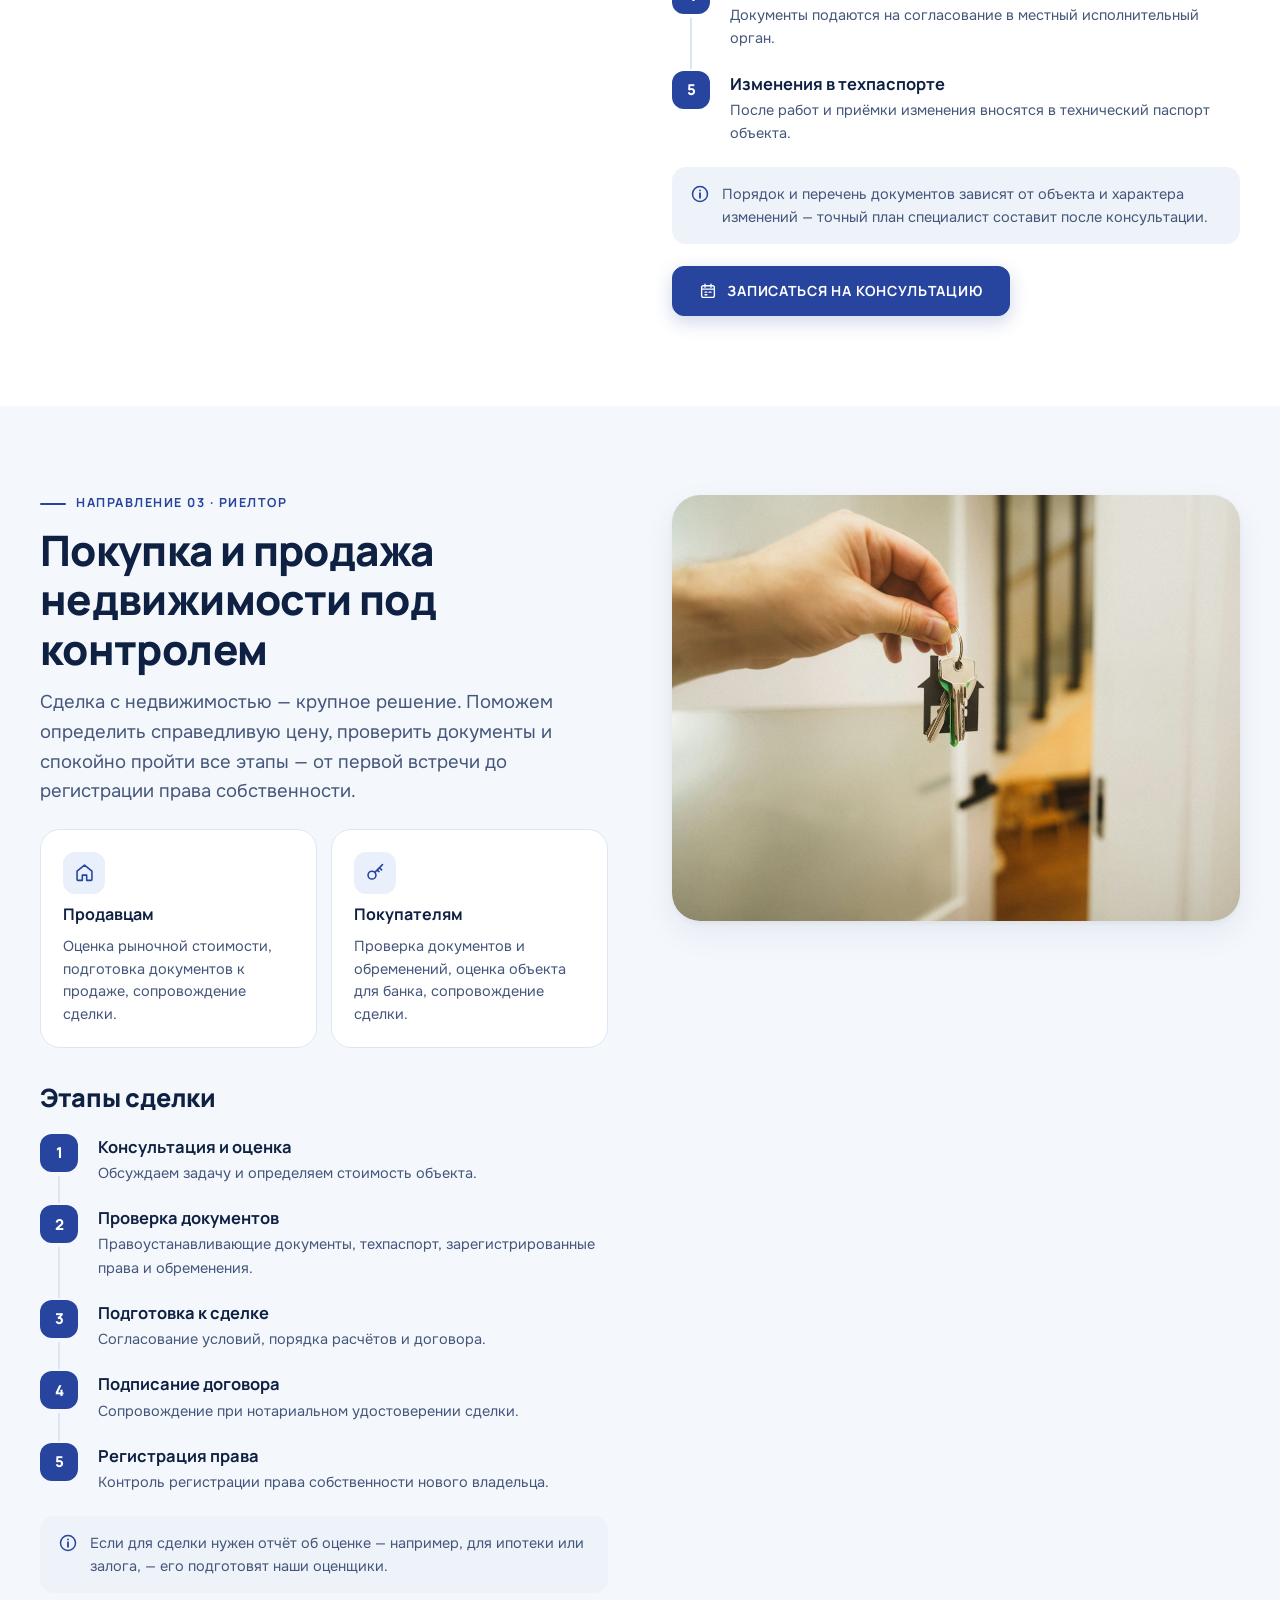
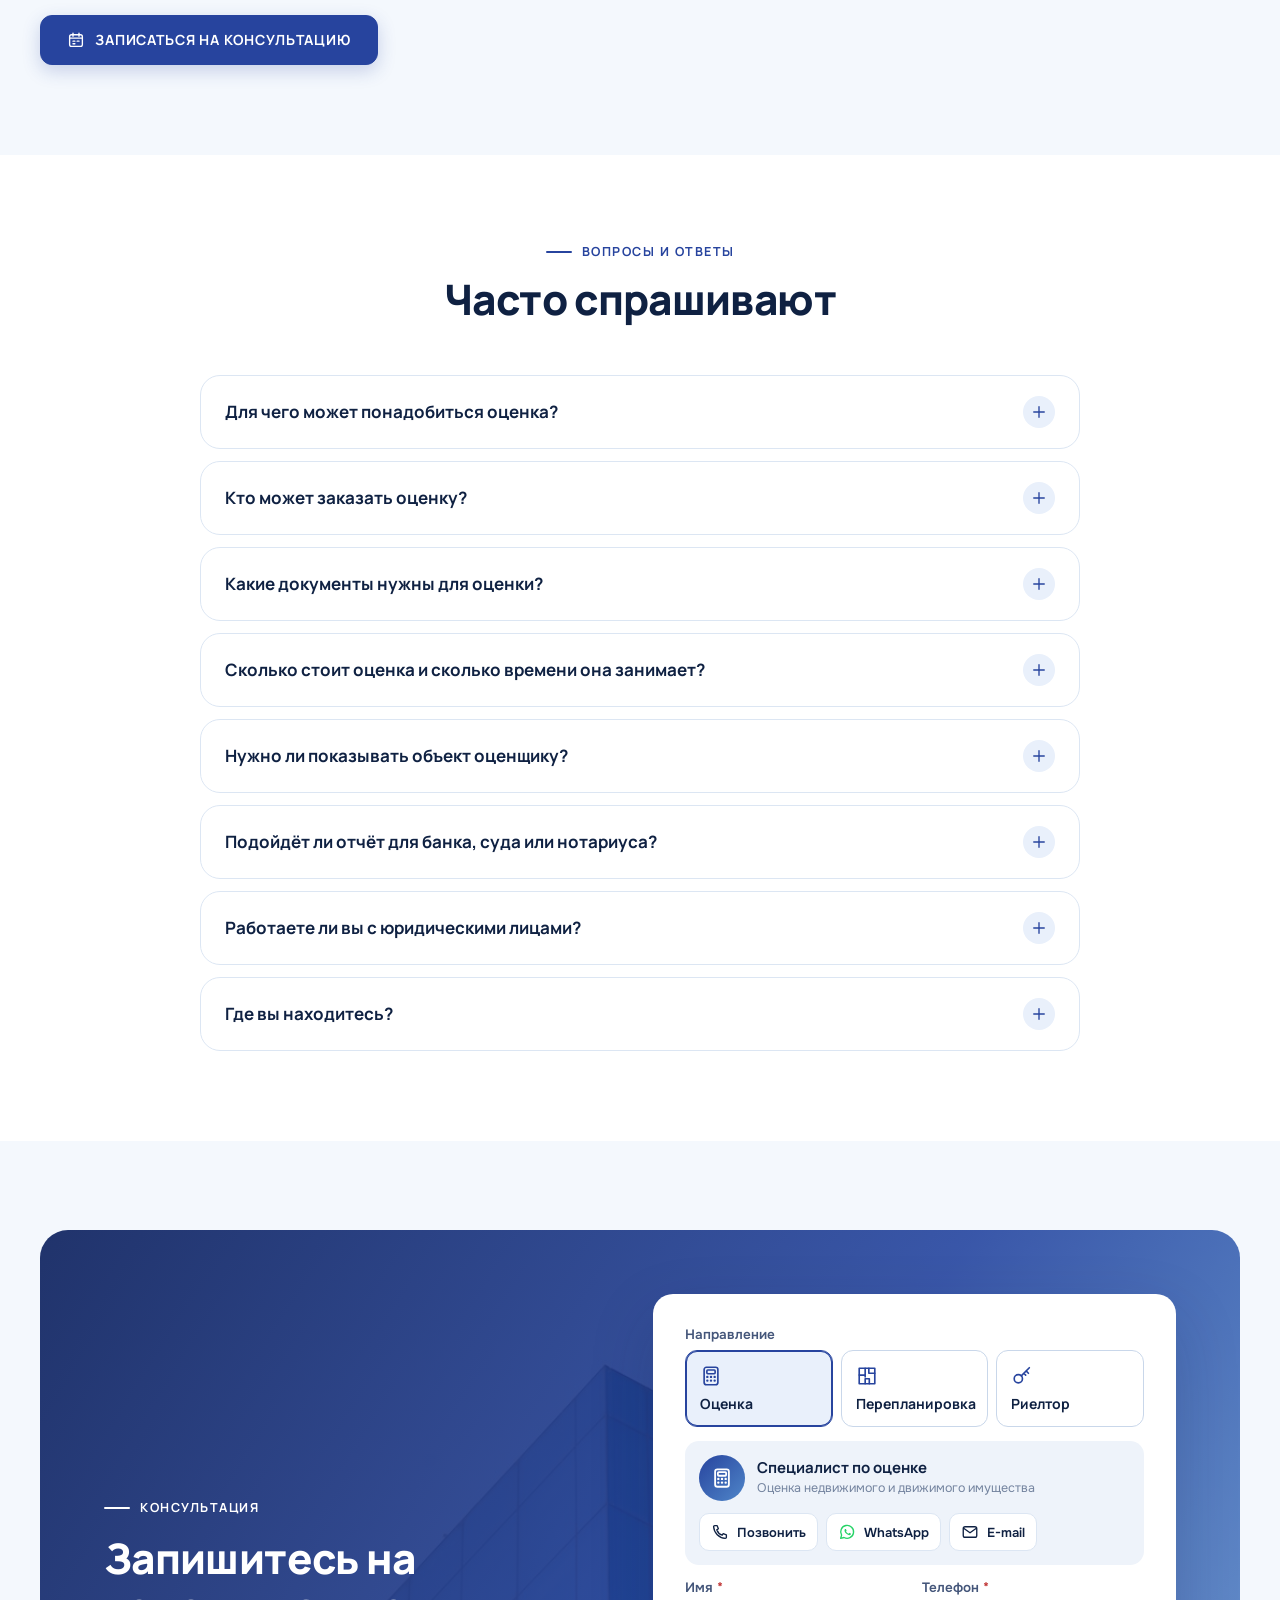
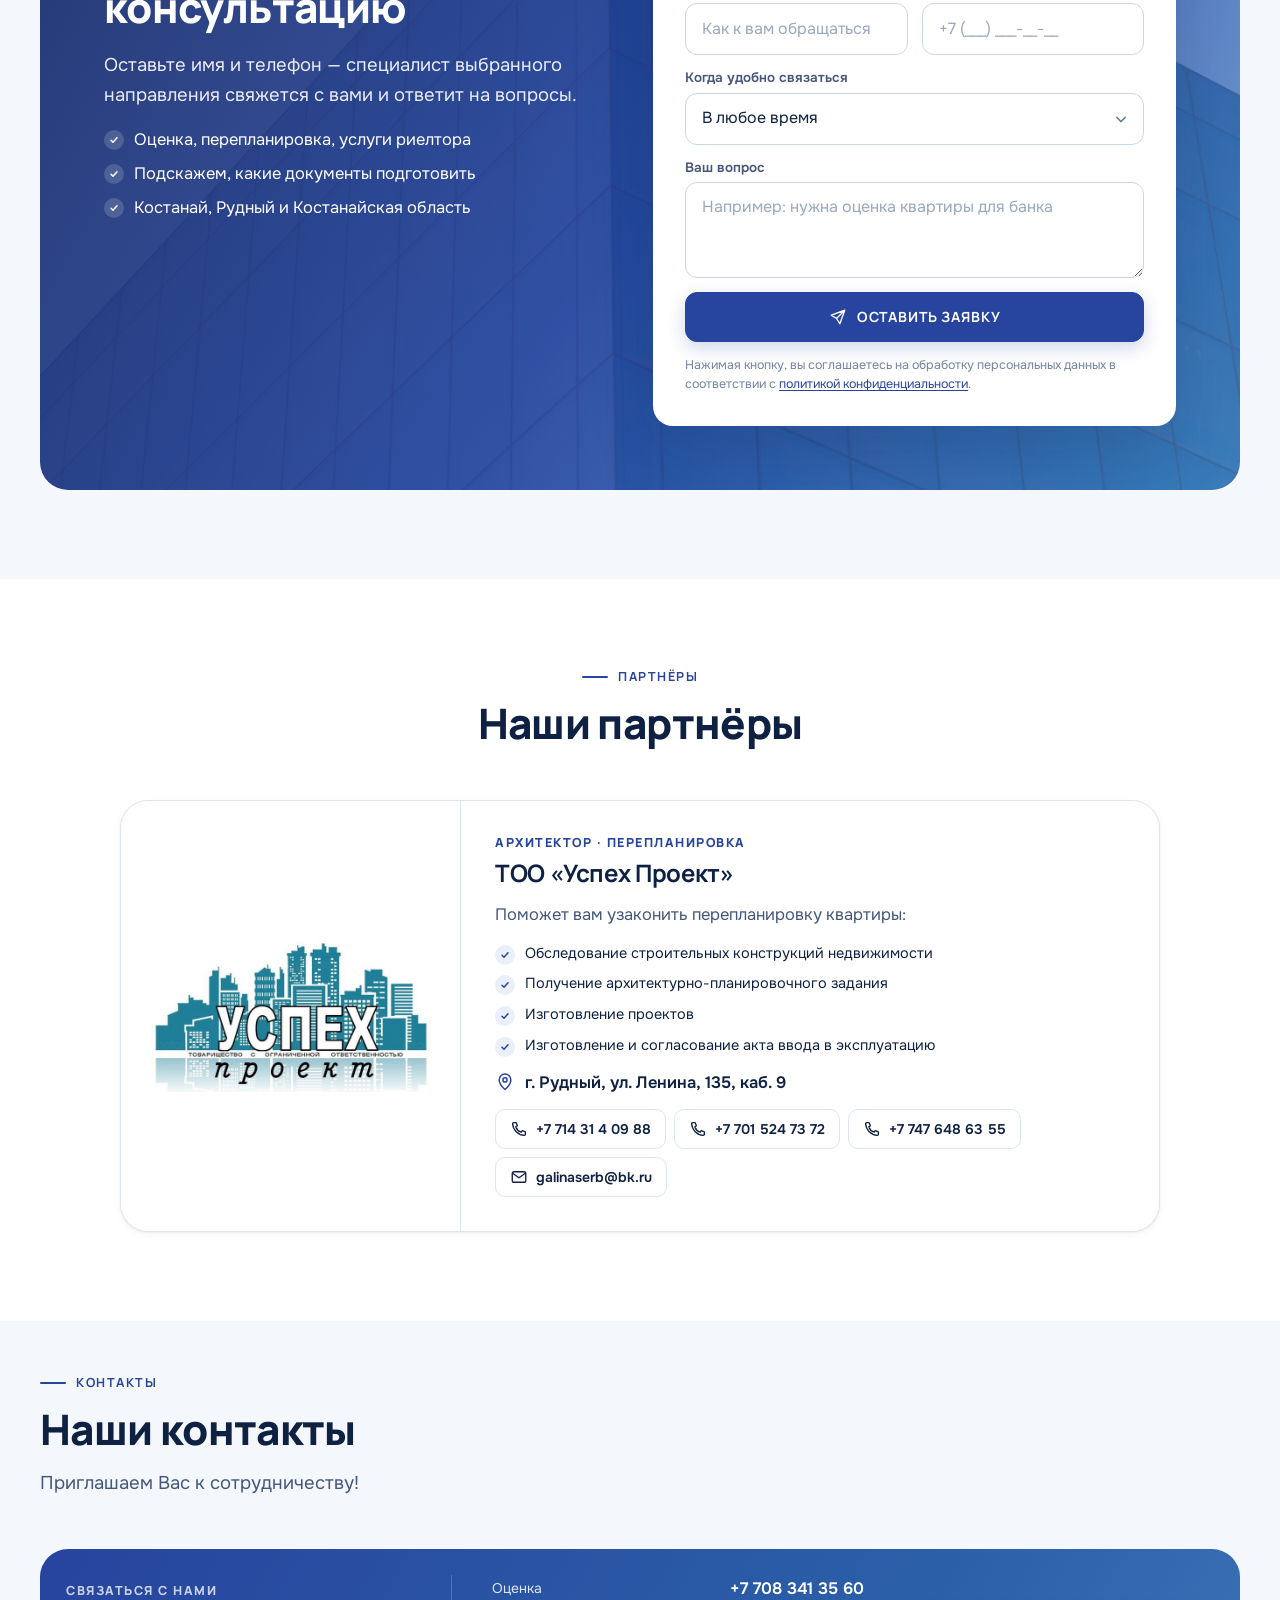
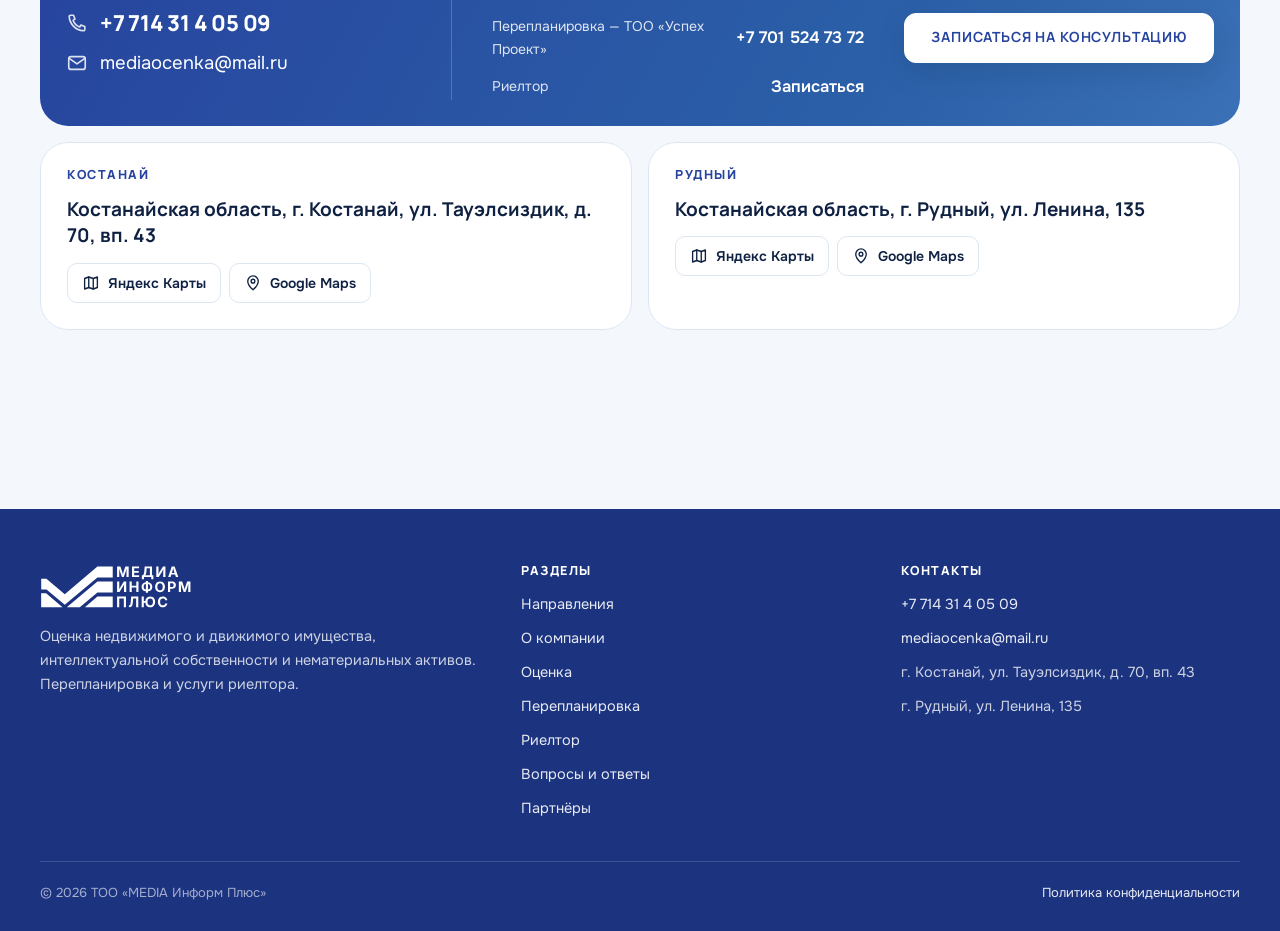
==== commit ae66ceb7: "mip: направление «Купля-продажа» переименовано в «Риелтор» Меню, подвал, карточка и раздел направлен" ====
--- a/public/index.html
+++ b/public/index.html
@@ -4,10 +4,10 @@
 <meta charset="utf-8">
 <meta name="viewport" content="width=device-width, initial-scale=1, viewport-fit=cover">
 <meta name="theme-color" content="#F4F8FD">
-<title>MEDIA Информ Плюс — оценка имущества, перепланировка, купля-продажа · Костанай, Рудный</title>
-<meta name="description" content="ТОО «MEDIA Информ Плюс»: оценка недвижимого и движимого имущества, интеллектуальной собственности и нематериальных активов, перепланировка и сопровождение купли-продажи. Костанай, Рудный, Костанайская область.">
+<title>MEDIA Информ Плюс — оценка имущества, перепланировка, услуги риелтора · Костанай, Рудный</title>
+<meta name="description" content="ТОО «MEDIA Информ Плюс»: оценка недвижимого и движимого имущества, интеллектуальной собственности и нематериальных активов, перепланировка и услуги риелтора. Костанай, Рудный, Костанайская область.">
 <meta property="og:type" content="website">
-<meta property="og:title" content="MEDIA Информ Плюс — оценка, перепланировка, купля-продажа">
+<meta property="og:title" content="MEDIA Информ Плюс — оценка, перепланировка, услуги риелтора">
 <meta property="og:description" content="Оценка недвижимого и движимого имущества для банка, суда, нотариуса и сделок. Костанай и Рудный.">
 <meta property="og:image" content="img/photo/hero-1200.jpg">
 <meta property="og:locale" content="ru_RU">
@@ -18,7 +18,7 @@
 <link rel="preload" as="image" href="img/photo/hero.jpg" imagesrcset="img/photo/hero-1200.jpg 1200w, img/photo/hero.jpg 2400w" imagesizes="100vw">
 <link rel="stylesheet" href="styles.css">
 <script type="application/ld+json">
-{"@context":"https://schema.org","@type":"ProfessionalService","name":"ТОО «MEDIA Информ Плюс»","description":"Оценка недвижимого и движимого имущества, интеллектуальной собственности и нематериальных активов, перепланировка, купля-продажа недвижимости.","telephone":"+77143140509","email":"mediaocenka@mail.ru","areaServed":"Костанайская область","address":[{"@type":"PostalAddress","addressCountry":"KZ","addressRegion":"Костанайская область","addressLocality":"Костанай","streetAddress":"ул. Тауэлсиздик, д. 70, вп. 43"},{"@type":"PostalAddress","addressCountry":"KZ","addressRegion":"Костанайская область","addressLocality":"Рудный","streetAddress":"ул. Ленина, 135"}]}
+{"@context":"https://schema.org","@type":"ProfessionalService","name":"ТОО «MEDIA Информ Плюс»","description":"Оценка недвижимого и движимого имущества, интеллектуальной собственности и нематериальных активов, перепланировка, услуги риелтора.","telephone":"+77143140509","email":"mediaocenka@mail.ru","areaServed":"Костанайская область","address":[{"@type":"PostalAddress","addressCountry":"KZ","addressRegion":"Костанайская область","addressLocality":"Костанай","streetAddress":"ул. Тауэлсиздик, д. 70, вп. 43"},{"@type":"PostalAddress","addressCountry":"KZ","addressRegion":"Костанайская область","addressLocality":"Рудный","streetAddress":"ул. Ленина, 135"}]}
 </script>
 </head>
 <body>
@@ -73,7 +73,7 @@
         <a href="#about">О компании</a>
         <a href="#valuation">Оценка</a>
         <a href="#replan">Перепланировка</a>
-        <a href="#deals">Купля-продажа</a>
+        <a href="#deals">Риелтор</a>
         <a href="#contacts">Контакты</a>
       </nav>
       <div class="tools">
@@ -93,7 +93,7 @@
     <a href="#about">О компании<svg class="ic" aria-hidden="true"><use href="#i-chevron"/></svg></a>
     <a href="#valuation">Оценка<svg class="ic" aria-hidden="true"><use href="#i-chevron"/></svg></a>
     <a href="#replan">Перепланировка<svg class="ic" aria-hidden="true"><use href="#i-chevron"/></svg></a>
-    <a href="#deals">Купля-продажа<svg class="ic" aria-hidden="true"><use href="#i-chevron"/></svg></a>
+    <a href="#deals">Риелтор<svg class="ic" aria-hidden="true"><use href="#i-chevron"/></svg></a>
     <a href="#faq">Вопросы и ответы<svg class="ic" aria-hidden="true"><use href="#i-chevron"/></svg></a>
     <a href="#partners">Партнёры<svg class="ic" aria-hidden="true"><use href="#i-chevron"/></svg></a>
     <a href="#contacts">Контакты<svg class="ic" aria-hidden="true"><use href="#i-chevron"/></svg></a>
@@ -111,7 +111,7 @@
     <div class="wrap">
       <div class="inner enter">
         <span class="eyebrow">Костанай · Рудный · Костанайская область</span>
-        <h1 id="hero-title">Оценка имущества, перепланировка и&nbsp;<em>купля-продажа</em></h1>
+        <h1 id="hero-title">Оценка имущества, перепланировка и&nbsp;<em>услуги риелтора</em></h1>
         <p class="lead">ТОО «MEDIA Информ Плюс» оценивает недвижимое и движимое имущество, интеллектуальную собственность и нематериальные активы для физических и юридических лиц. Три направления — у каждого свой специалист.</p>
         <div class="actions">
           <button class="btn" type="button" data-contact><svg class="ic" aria-hidden="true"><use href="#i-calendar"/></svg>Записаться на консультацию</button>
@@ -172,9 +172,9 @@
           </div>
         </article>
         <article class="dir">
-          <div class="ph"><img src="img/photo/deals.jpg" alt="Ключи от новой квартиры" loading="lazy" width="1200" height="800"><span class="num"><svg class="ic" aria-hidden="true"><use href="#i-key"/></svg>03 · Купля-продажа</span></div>
+          <div class="ph"><img src="img/photo/deals.jpg" alt="Ключи от новой квартиры" loading="lazy" width="1200" height="800"><span class="num"><svg class="ic" aria-hidden="true"><use href="#i-key"/></svg>03 · Риелтор</span></div>
           <div class="body">
-            <h3>Купля-продажа</h3>
+            <h3>Риелтор</h3>
             <p class="desc">Сопровождение покупки и продажи недвижимости: справедливая цена, проверенные документы, спокойная сделка.</p>
             <ul class="ticks">
               <li>Оценка рыночной стоимости объекта</li>
@@ -376,13 +376,13 @@
     </div>
   </section>
 
-  <!-- Купля-продажа -->
+  <!-- Риелтор -->
   <section class="section" id="deals" aria-labelledby="deals-title">
     <div class="wrap">
       <div class="split">
         <div class="stack">
           <div class="head reveal" style="margin-bottom:0">
-            <span class="eyebrow">Направление 03 · Купля-продажа</span>
+            <span class="eyebrow">Направление 03 · Риелтор</span>
             <h2 id="deals-title">Покупка и продажа недвижимости под контролем</h2>
             <p>Сделка с недвижимостью — крупное решение. Поможем определить справедливую цену, проверить документы и спокойно пройти все этапы — от первой встречи до регистрации права собственности.</p>
           </div>
@@ -445,7 +445,7 @@
           <h2 id="book-title">Запишитесь на консультацию</h2>
           <p>Оставьте имя и телефон — специалист выбранного направления свяжется с вами и ответит на вопросы.</p>
           <ul class="ticks">
-            <li>Оценка, перепланировка, купля-продажа</li>
+            <li>Оценка, перепланировка, услуги риелтора</li>
             <li>Подскажем, какие документы подготовить</li>
             <li>Костанай, Рудный и Костанайская область</li>
           </ul>
@@ -511,7 +511,7 @@
     <div class="cols">
       <div>
         <img src="img/logo-white.svg" alt="Медиа Информ Плюс" width="152" height="44">
-        <p>Оценка недвижимого и движимого имущества, интеллектуальной собственности и нематериальных активов. Перепланировка и купля-продажа недвижимости.</p>
+        <p>Оценка недвижимого и движимого имущества, интеллектуальной собственности и нематериальных активов. Перепланировка и услуги риелтора.</p>
       </div>
       <div>
         <h4>Разделы</h4>
@@ -520,7 +520,7 @@
           <li><a href="#about">О компании</a></li>
           <li><a href="#valuation">Оценка</a></li>
           <li><a href="#replan">Перепланировка</a></li>
-          <li><a href="#deals">Купля-продажа</a></li>
+          <li><a href="#deals">Риелтор</a></li>
           <li><a href="#faq">Вопросы и ответы</a></li>
           <li><a href="#partners">Партнёры</a></li>
         </ul>
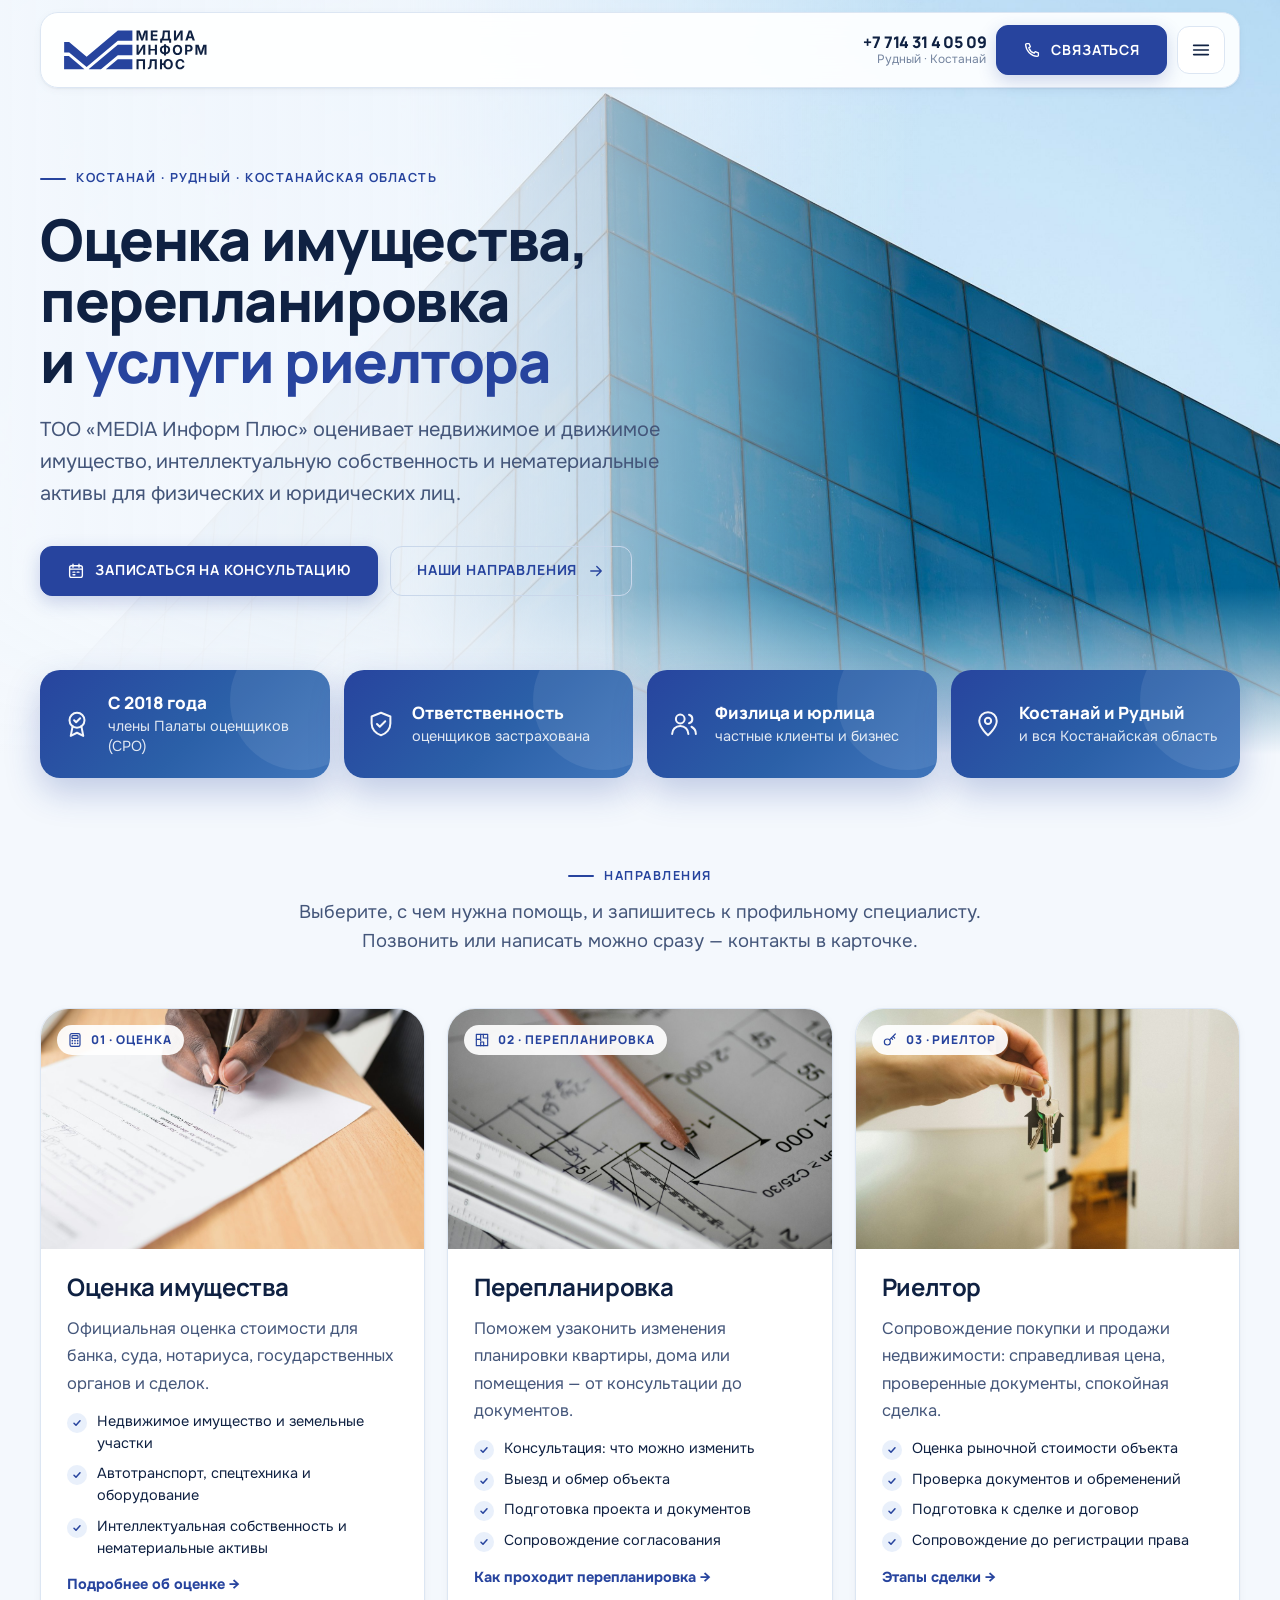
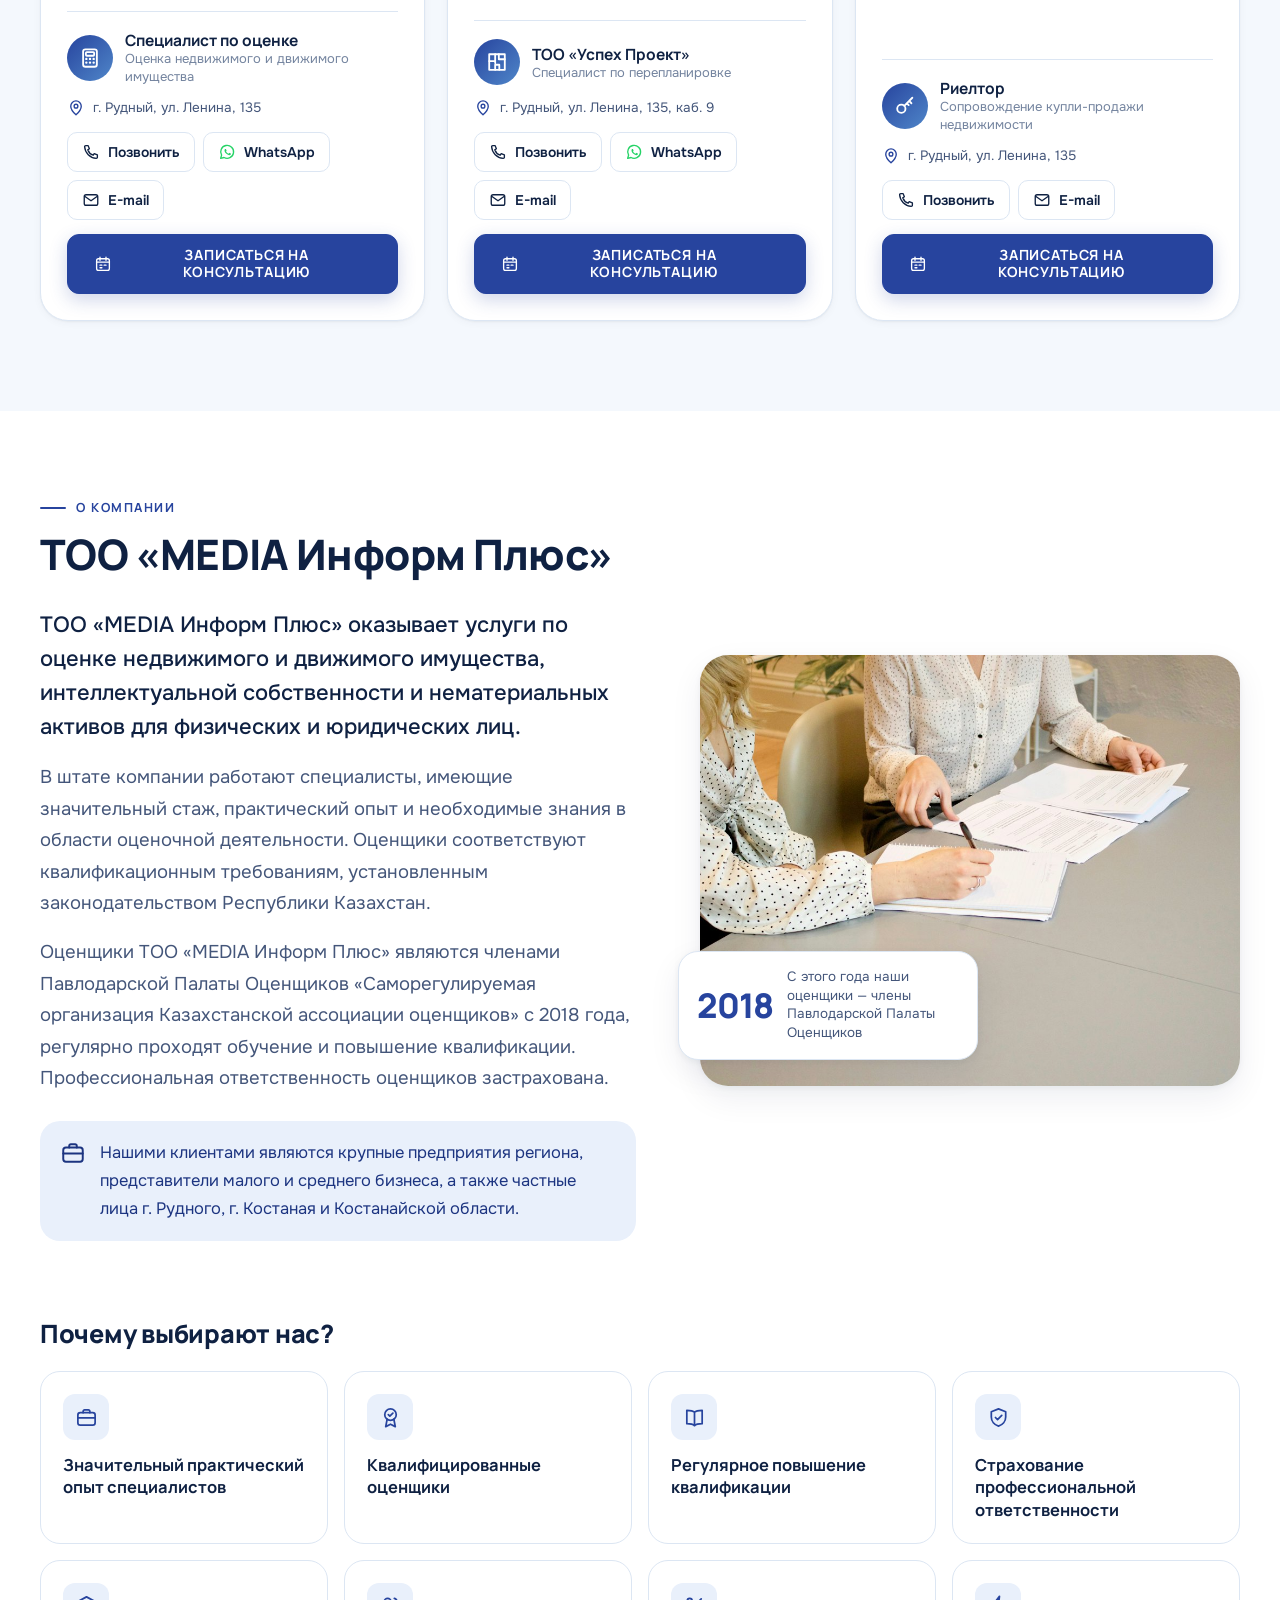
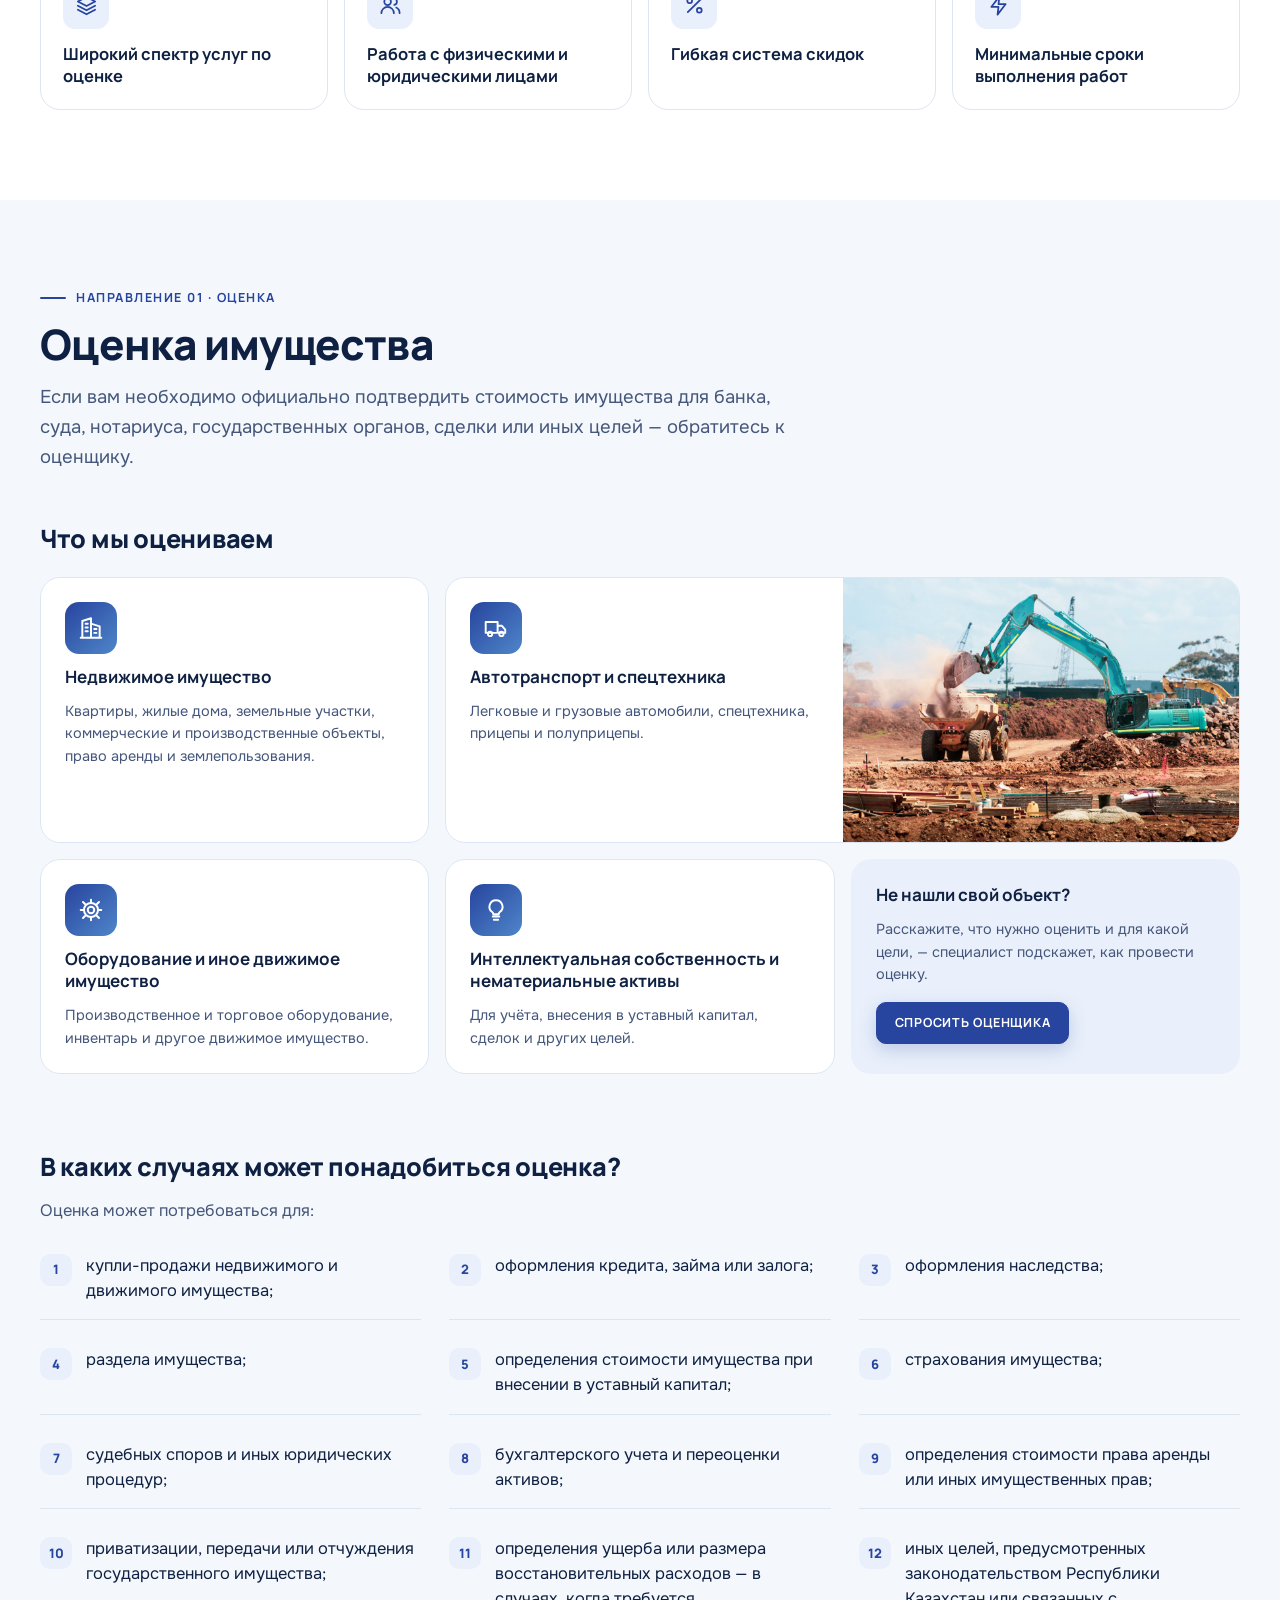
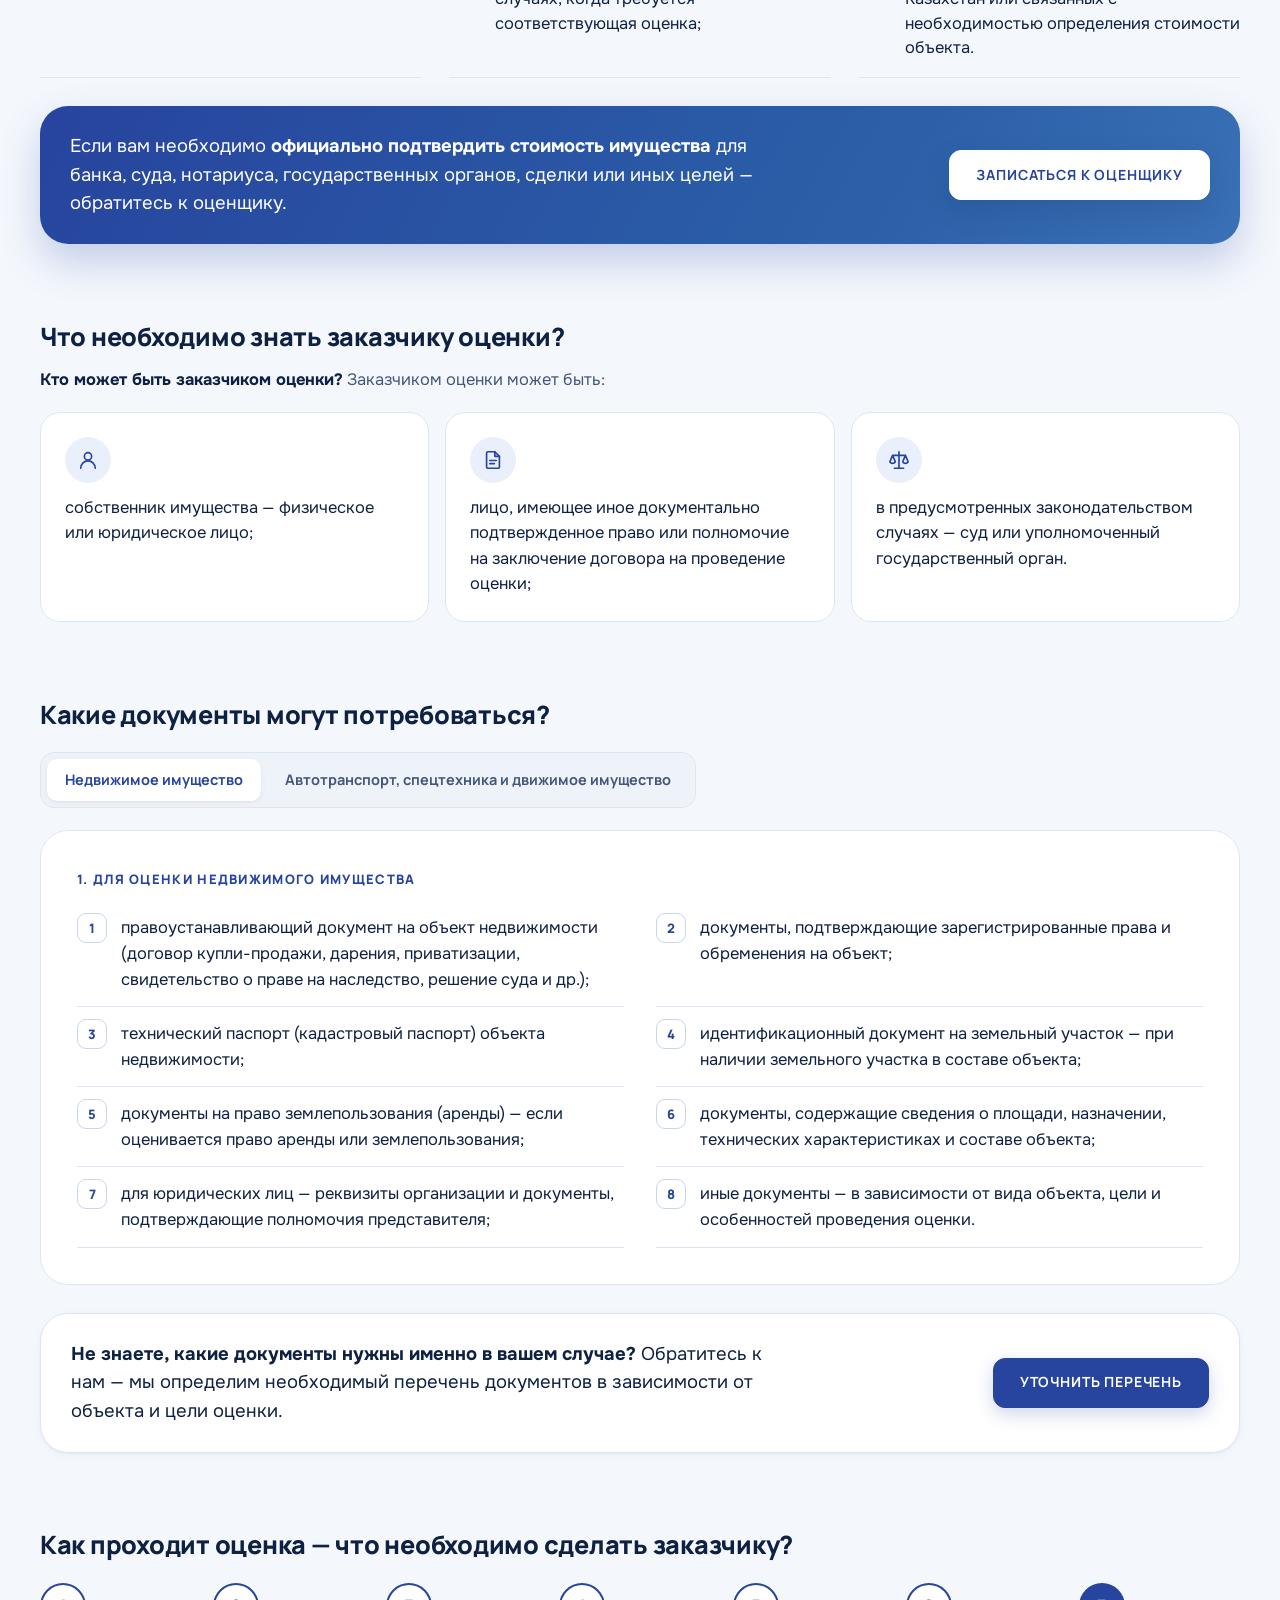
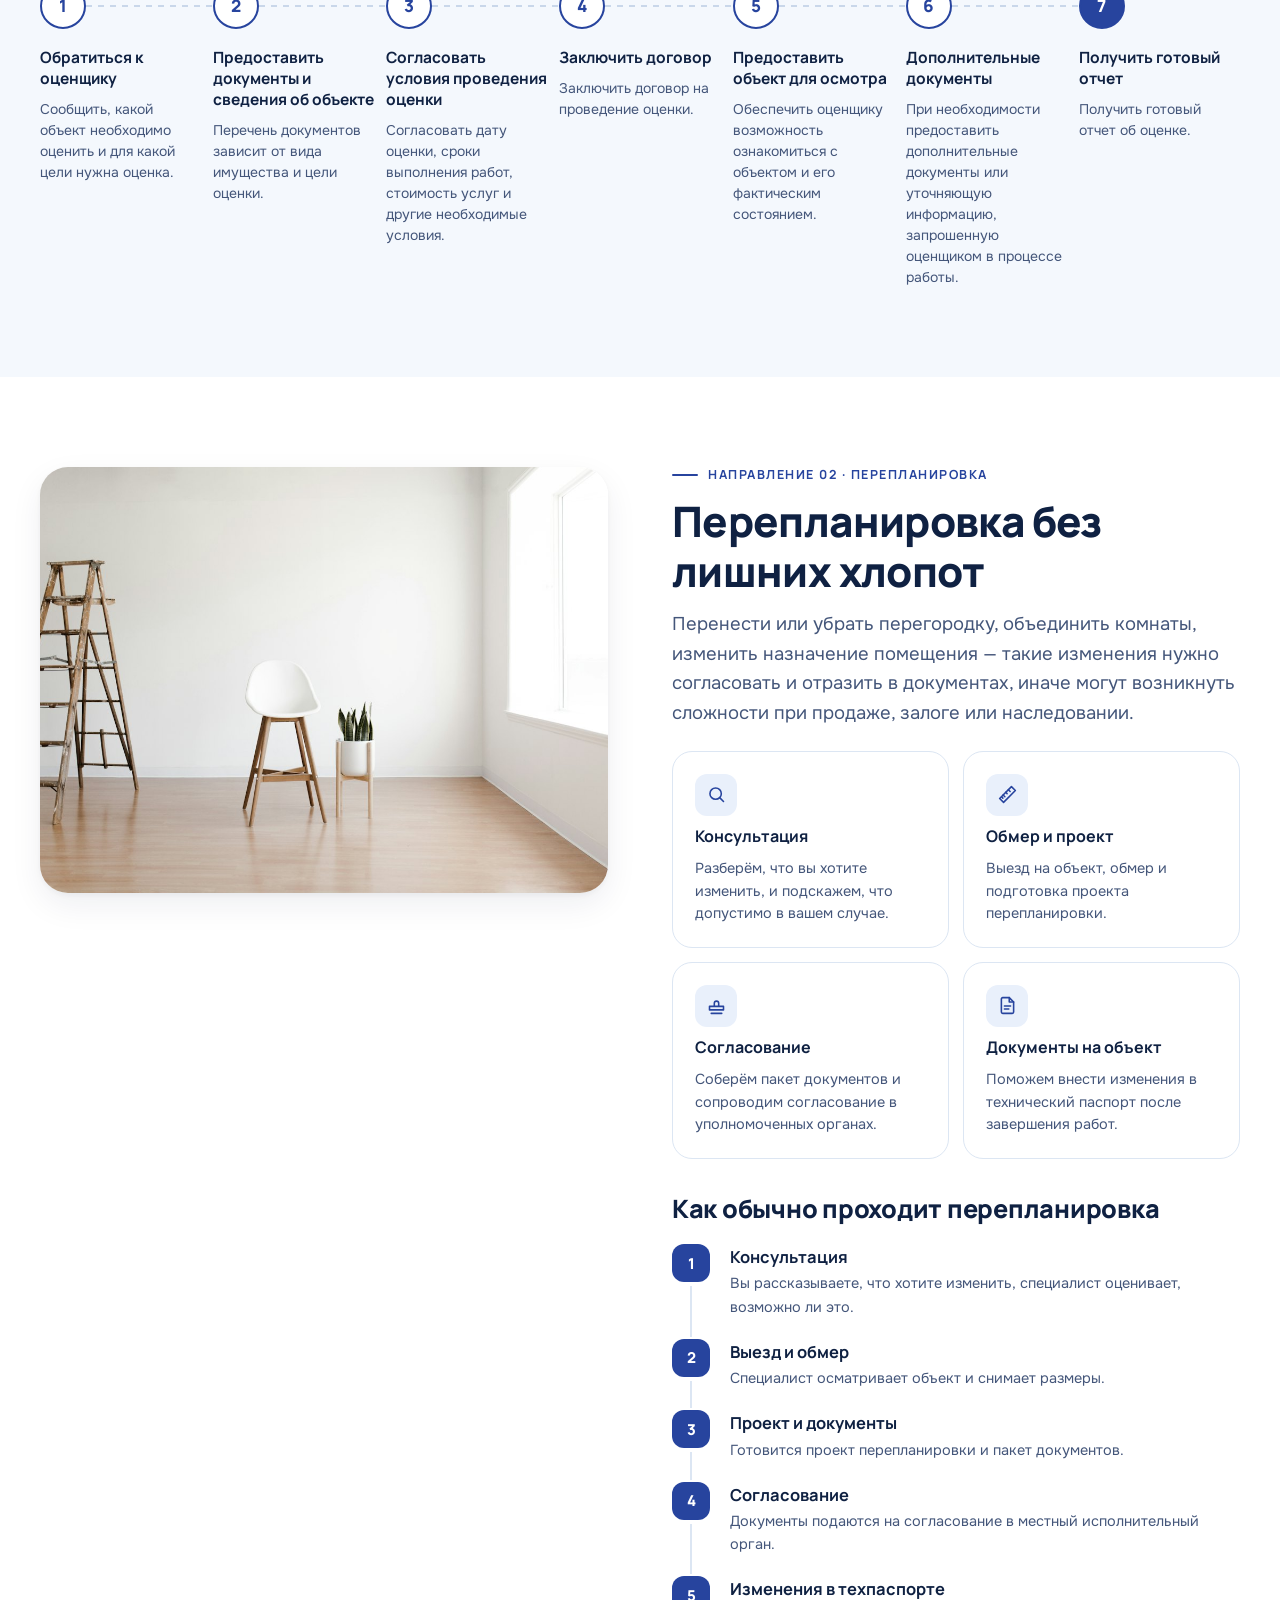
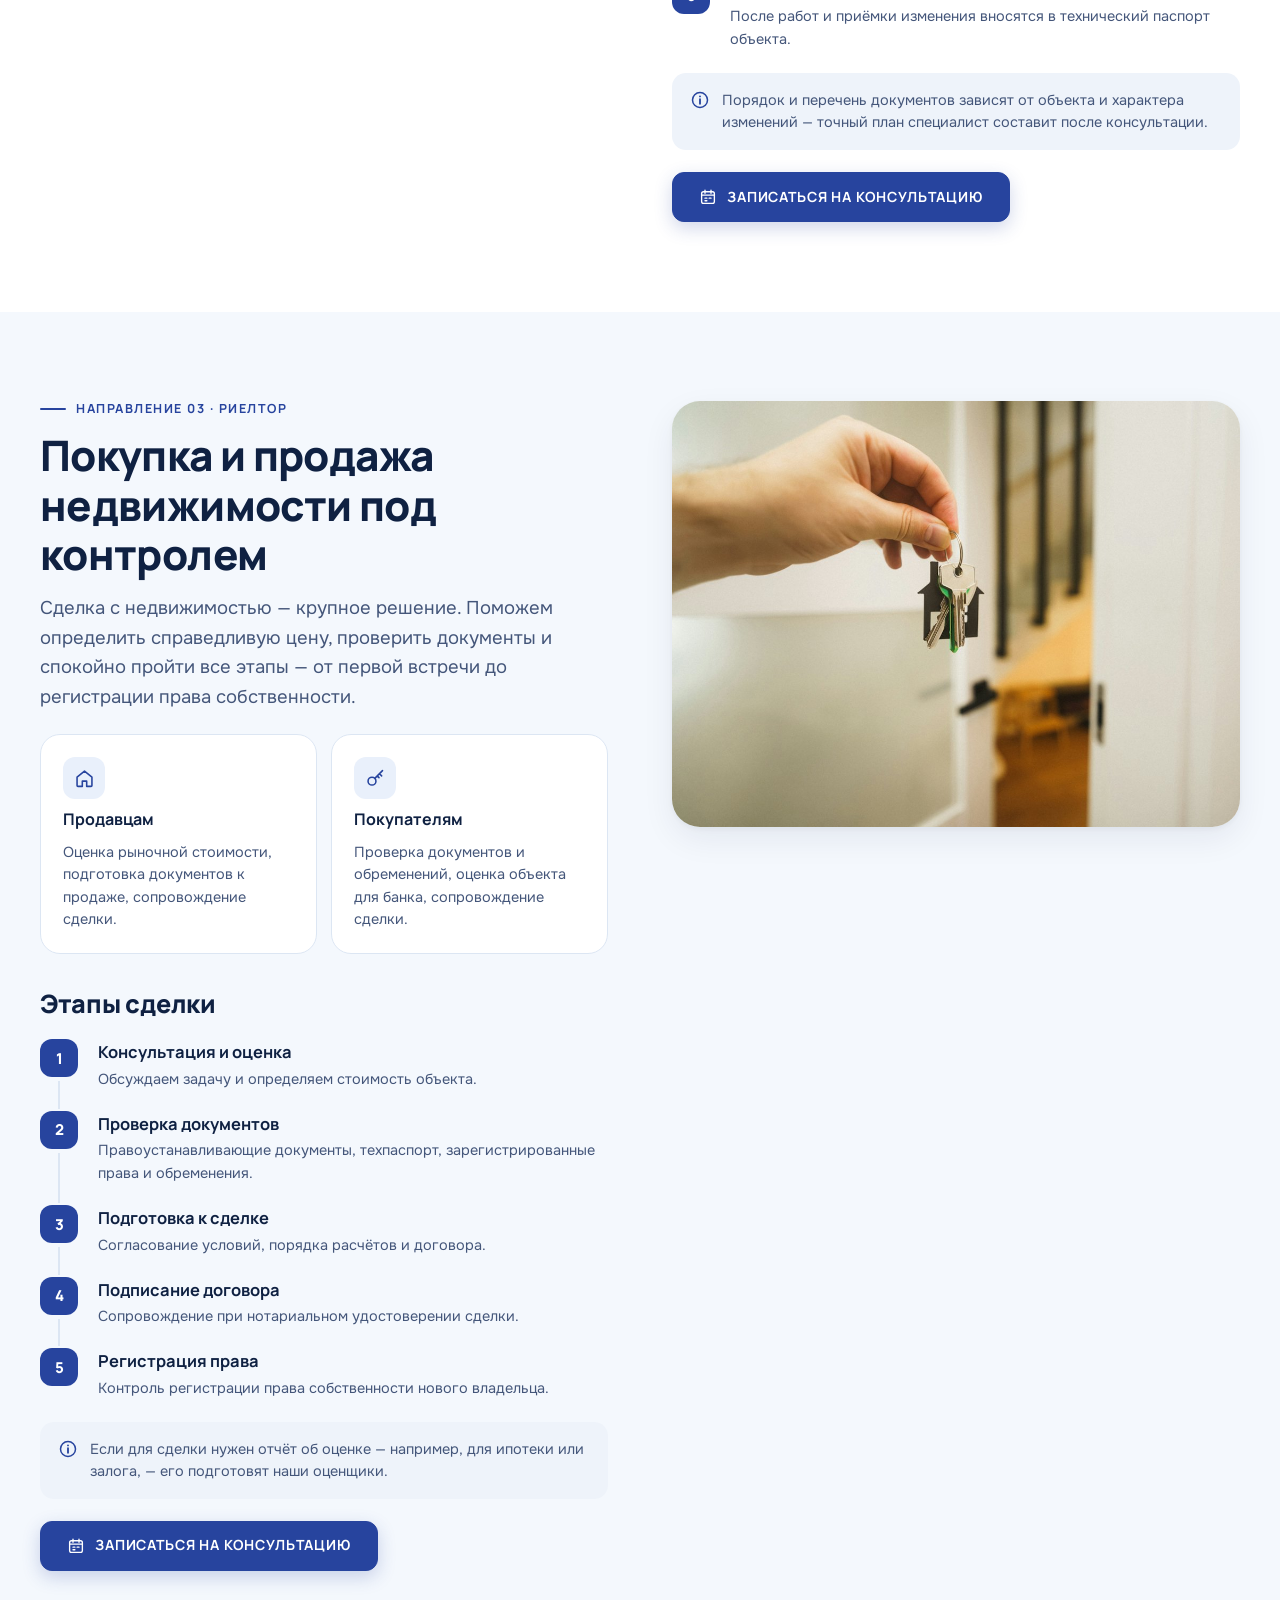
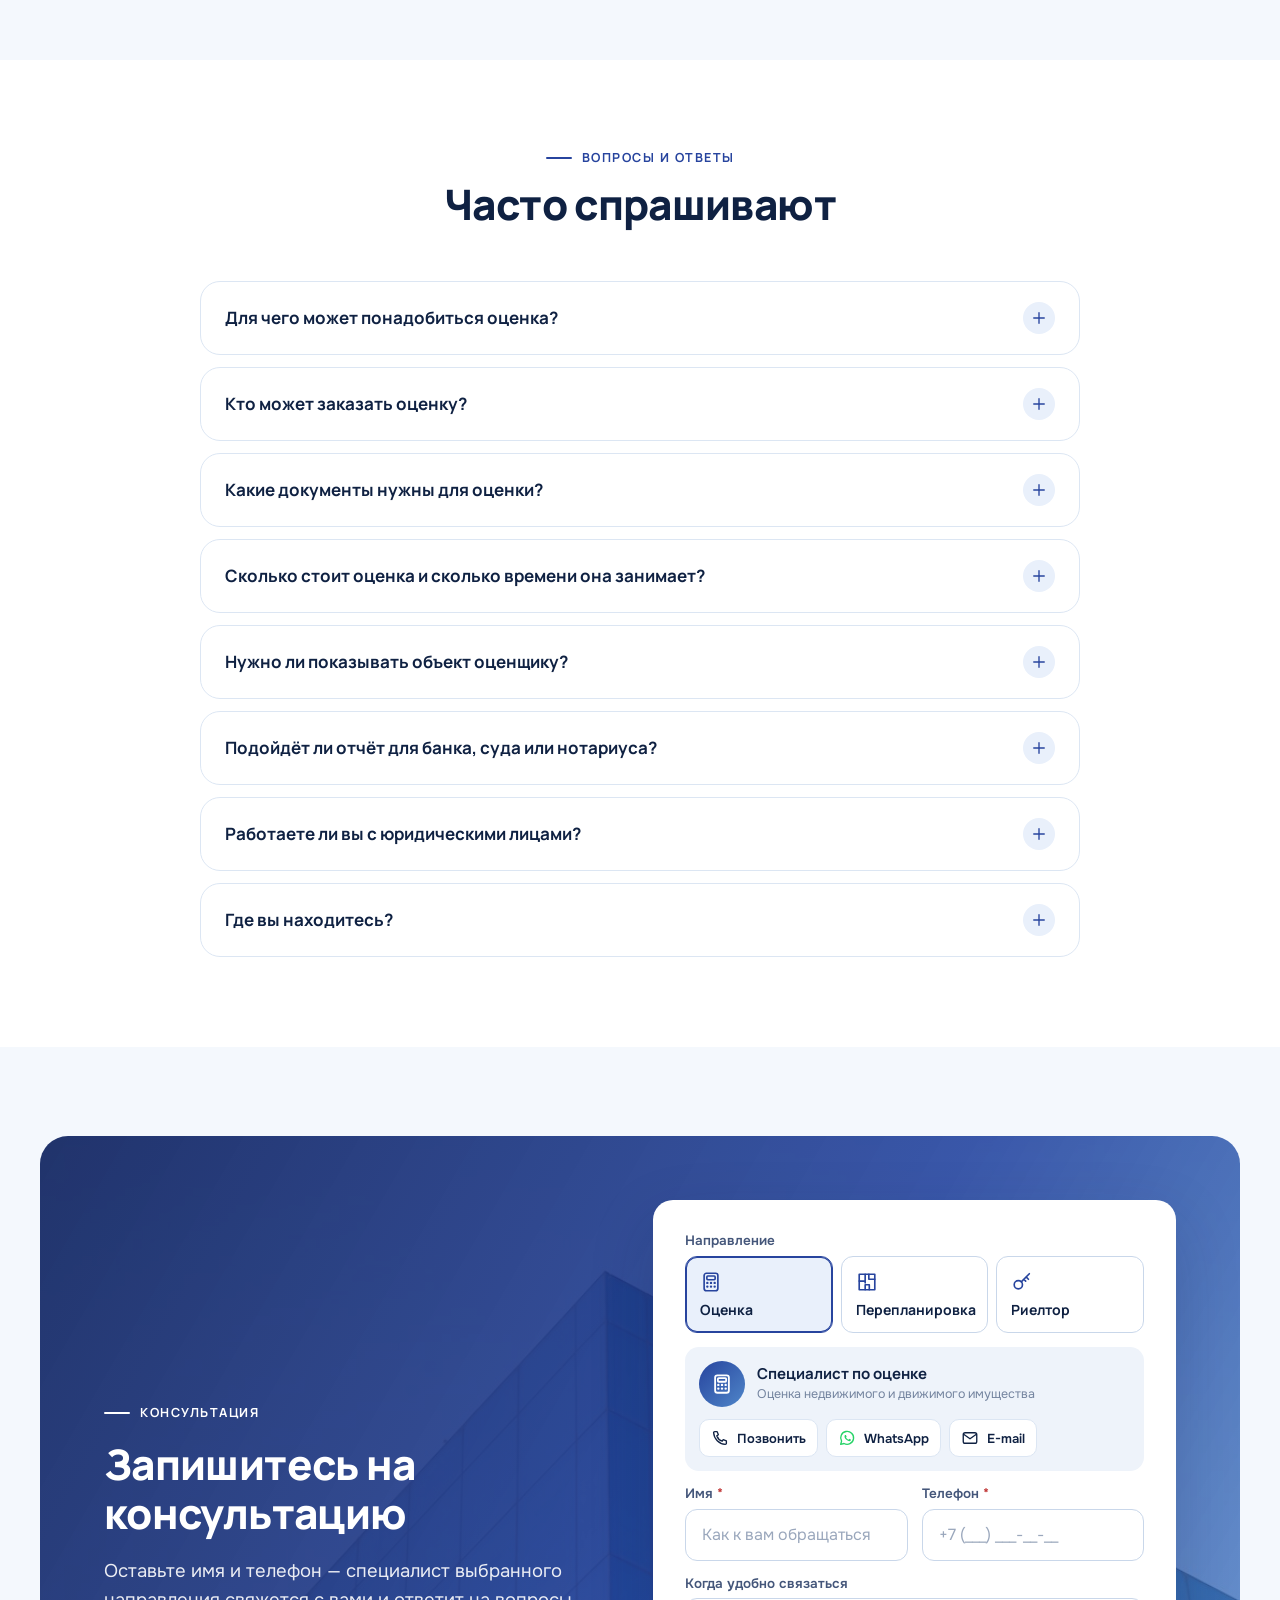
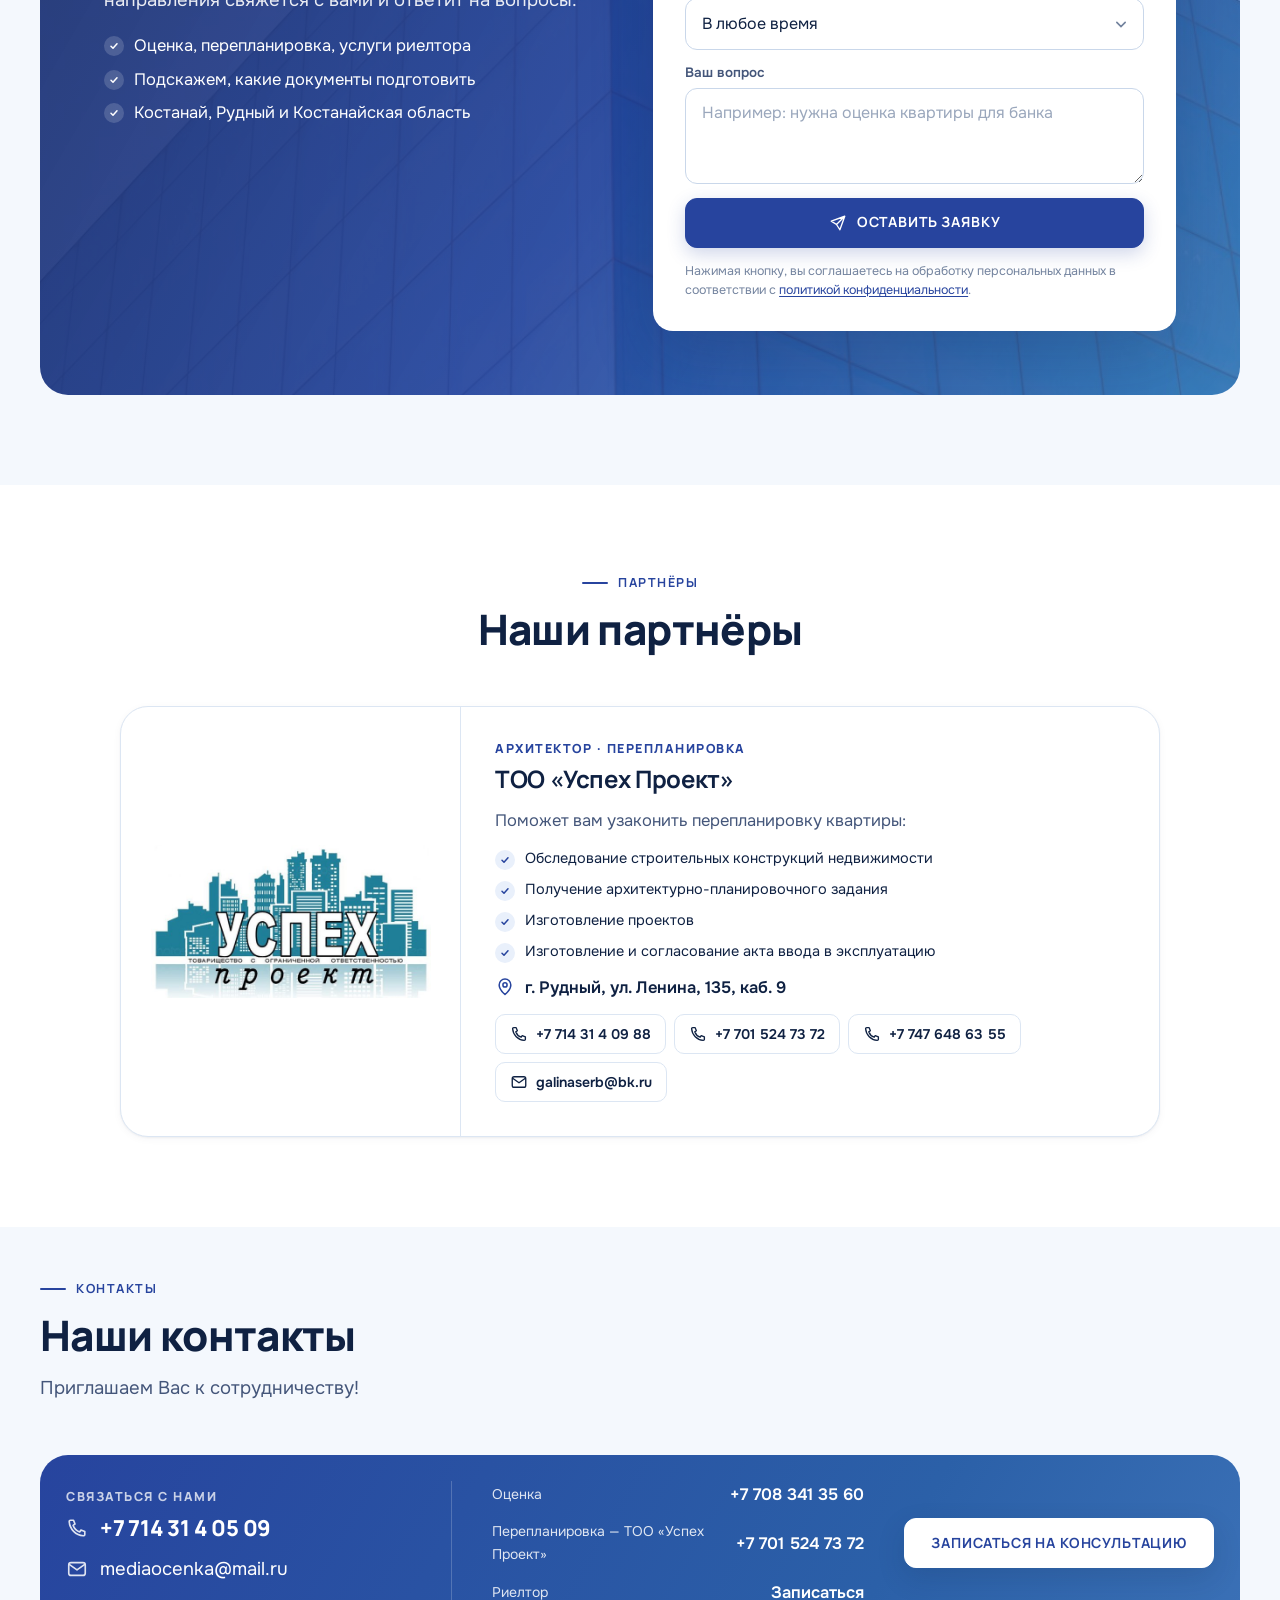
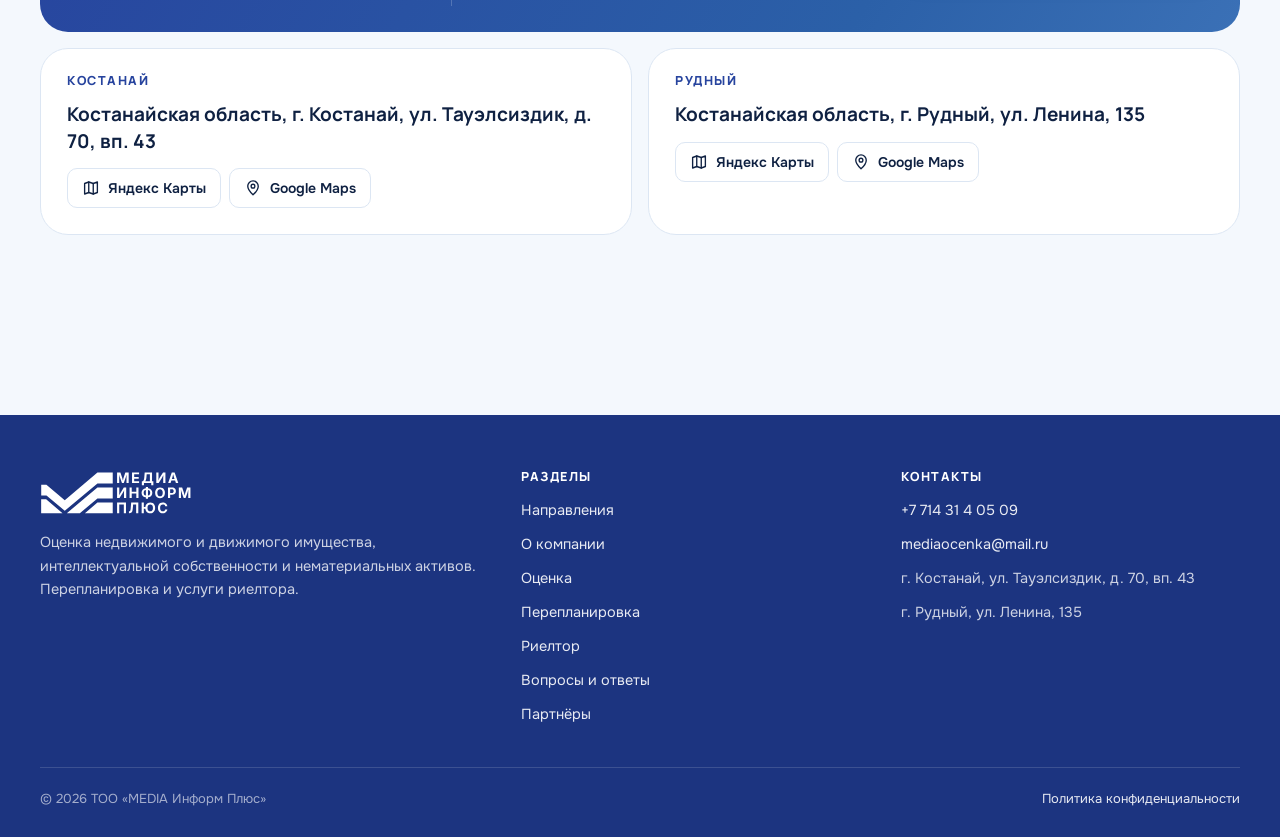
==== commit 6661b1cb: "mip: убраны «Три направления — у каждого свой специалист», заголовок «Три направления — три специали" ====
--- a/public/index.html
+++ b/public/index.html
@@ -112,7 +112,7 @@
       <div class="inner enter">
         <span class="eyebrow">Костанай · Рудный · Костанайская область</span>
         <h1 id="hero-title">Оценка имущества, перепланировка и&nbsp;<em>услуги риелтора</em></h1>
-        <p class="lead">ТОО «MEDIA Информ Плюс» оценивает недвижимое и движимое имущество, интеллектуальную собственность и нематериальные активы для физических и юридических лиц. Три направления — у каждого свой специалист.</p>
+        <p class="lead">ТОО «MEDIA Информ Плюс» оценивает недвижимое и движимое имущество, интеллектуальную собственность и нематериальные активы для физических и юридических лиц.</p>
         <div class="actions">
           <button class="btn" type="button" data-contact><svg class="ic" aria-hidden="true"><use href="#i-calendar"/></svg>Записаться на консультацию</button>
           <a class="btn ghost" href="#dirs">Наши направления<svg class="ic" aria-hidden="true"><use href="#i-arrow"/></svg></a>
@@ -137,7 +137,7 @@
     <div class="wrap">
       <div class="head center reveal">
         <span class="eyebrow">Направления</span>
-        <h2 id="dirs-title">Три направления — три специалиста</h2>
+        <h2 id="dirs-title" class="sr-only">Направления</h2>
         <p>Выберите, с чем нужна помощь, и запишитесь к профильному специалисту. Позвонить или написать можно сразу — контакты в карточке.</p>
       </div>
       <div class="dirs reveal-group">
@@ -150,7 +150,6 @@
               <li>Недвижимое имущество и земельные участки</li>
               <li>Автотранспорт, спецтехника и оборудование</li>
               <li>Интеллектуальная собственность и нематериальные активы</li>
-              <li>Для физических и юридических лиц</li>
             </ul>
             <a href="#valuation" class="small"><b>Подробнее об оценке →</b></a>
             <div class="spec" data-spec="valuation"></div>
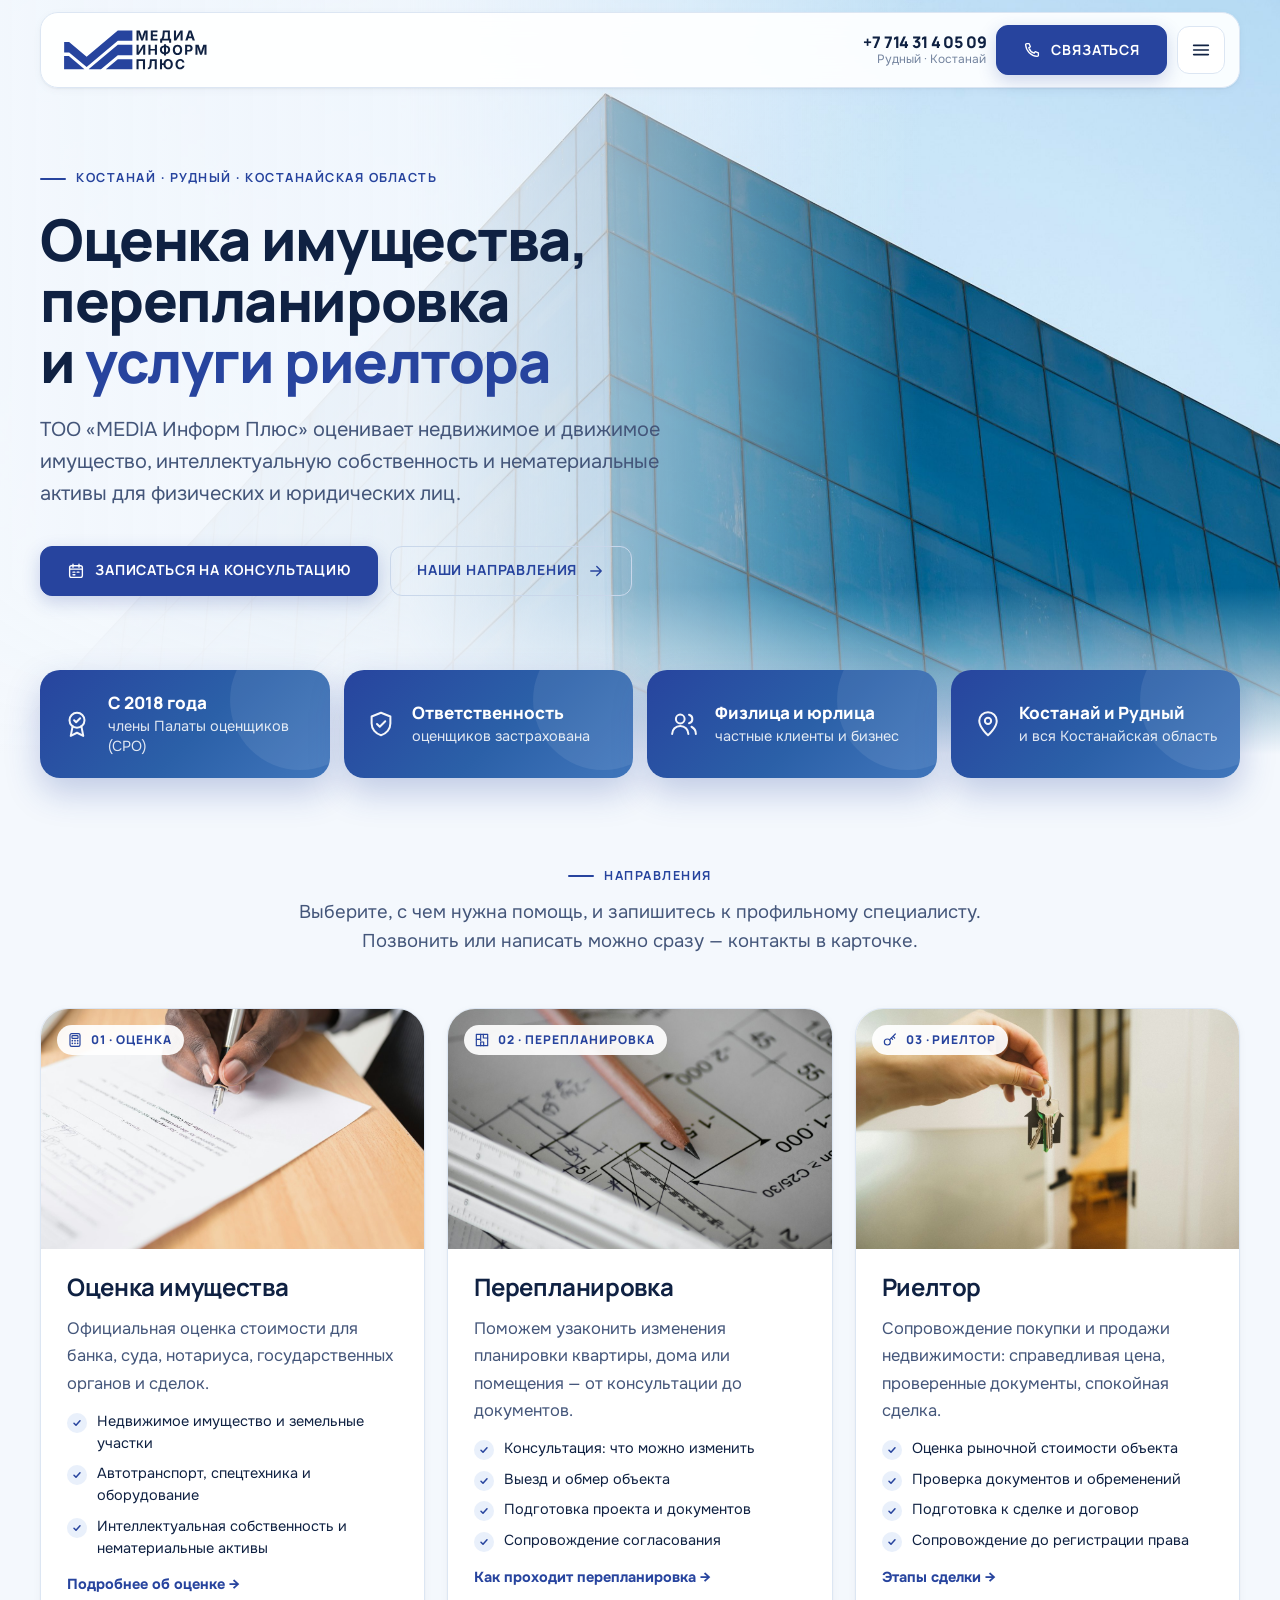
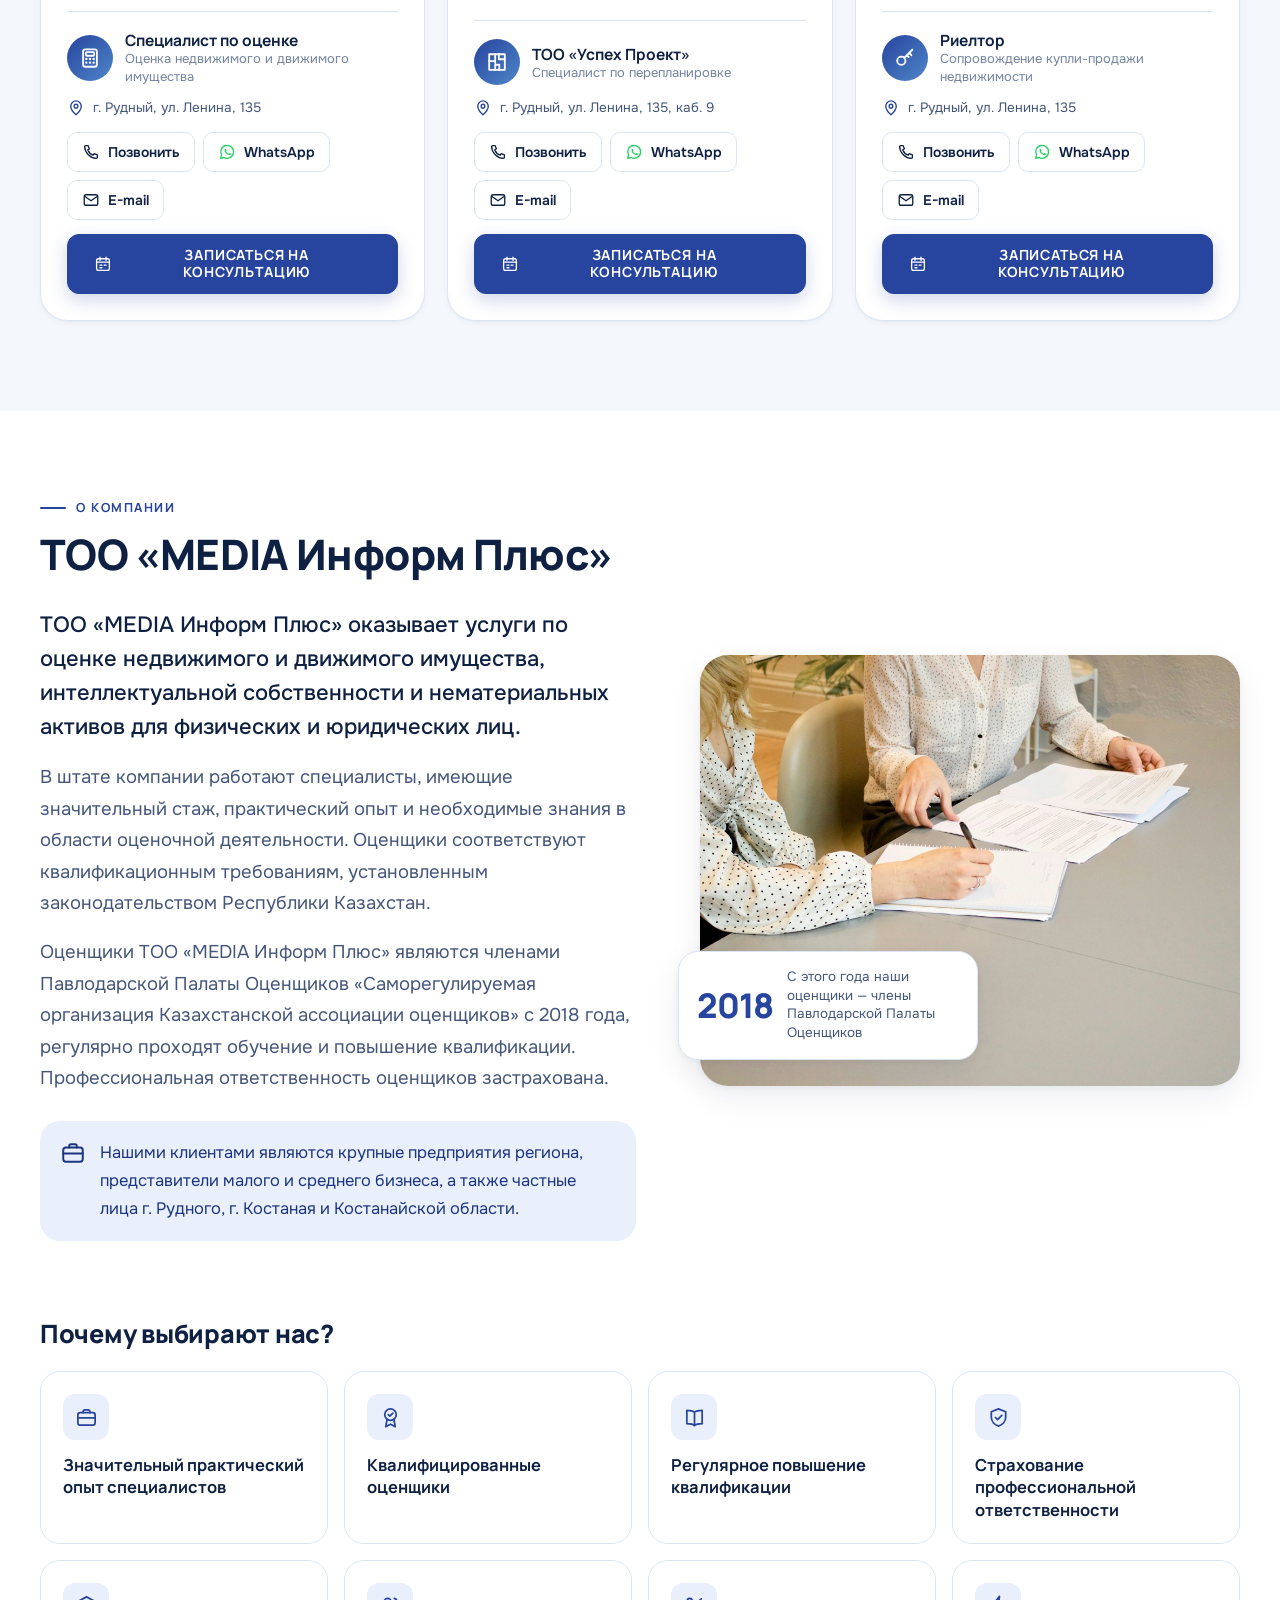
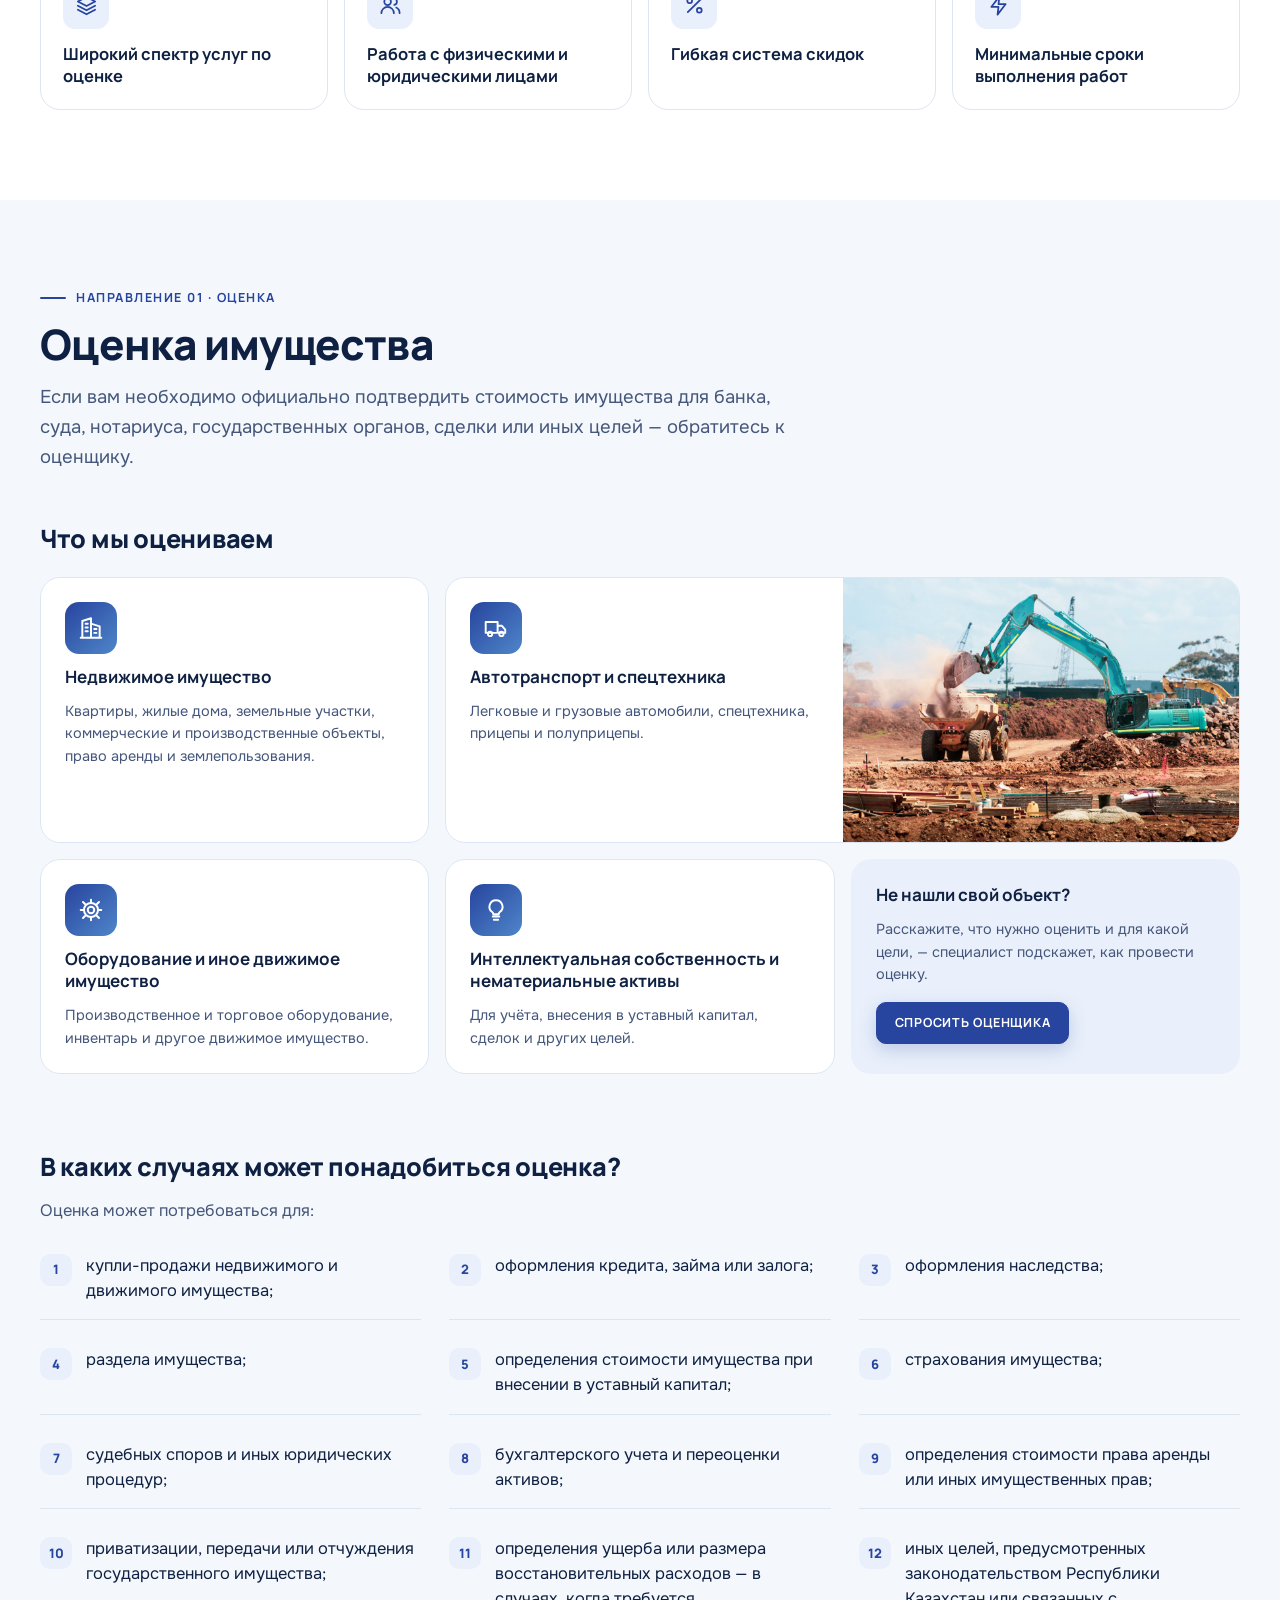
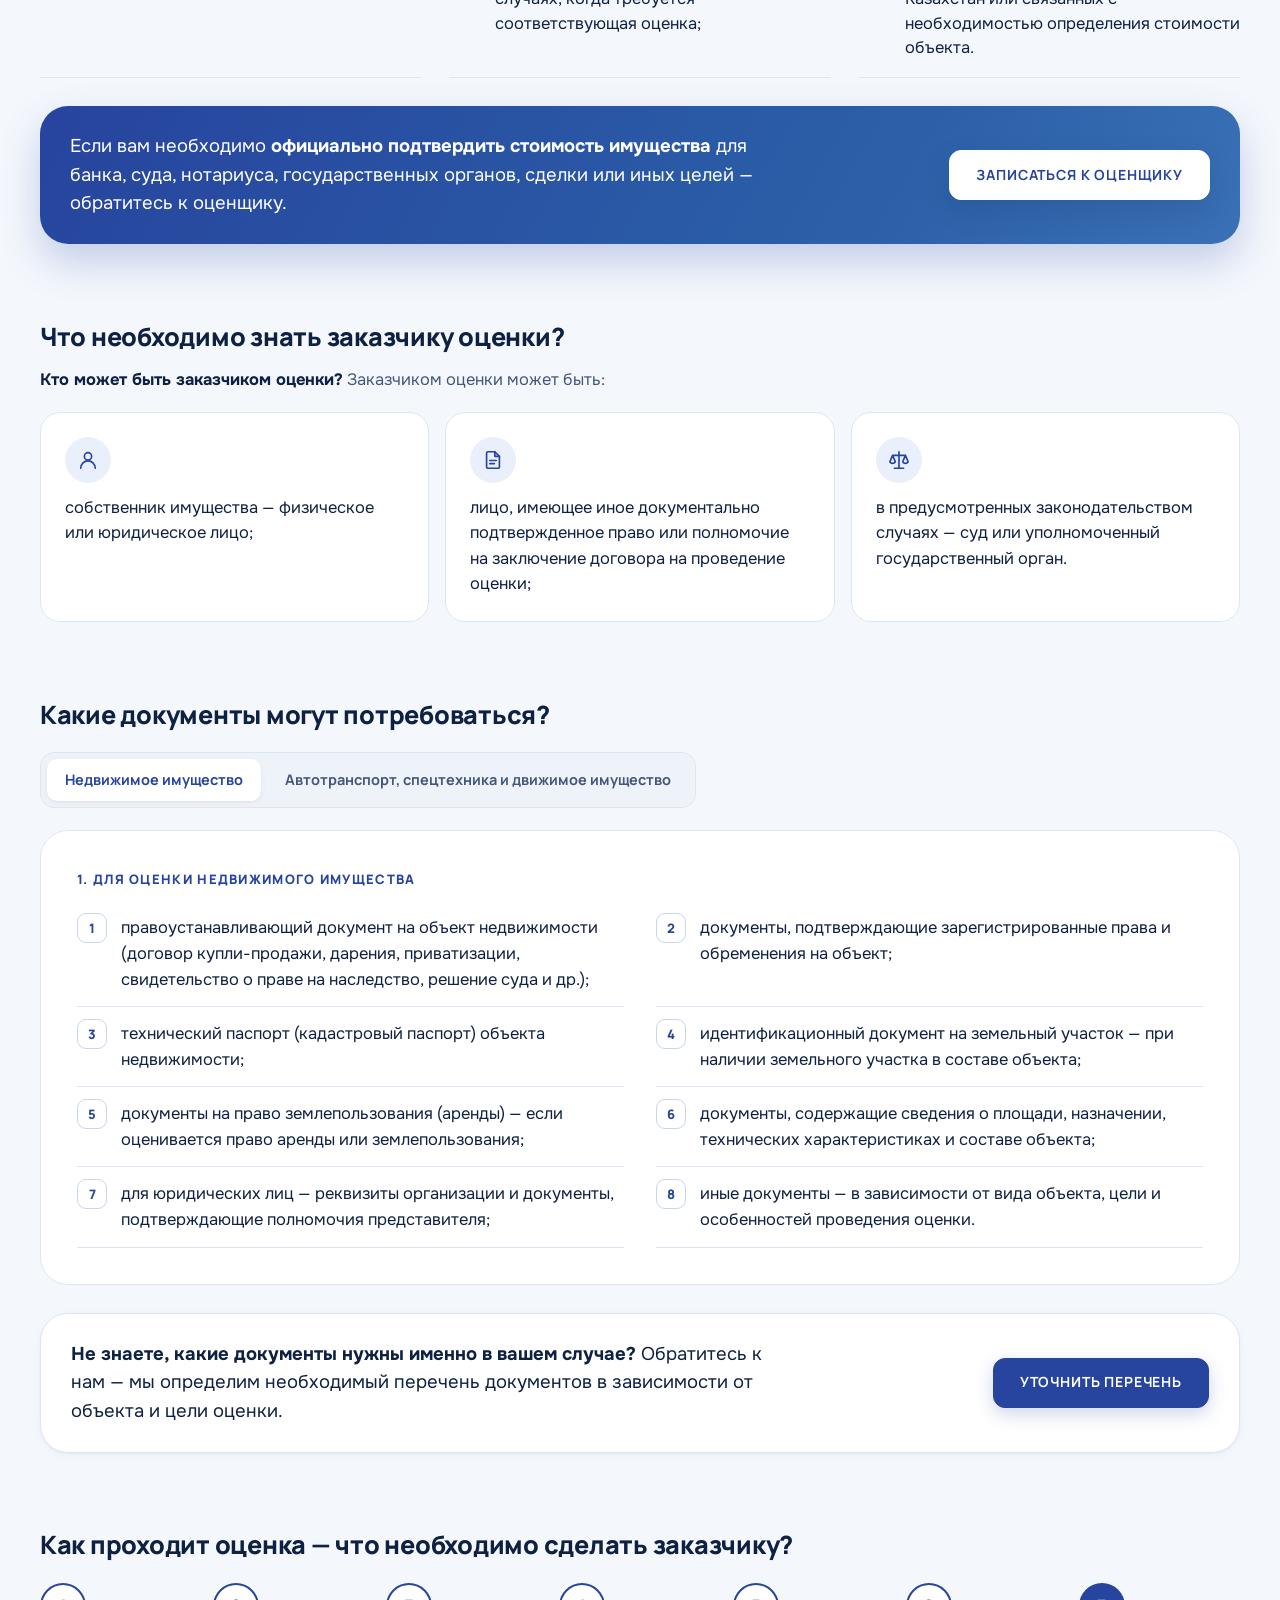
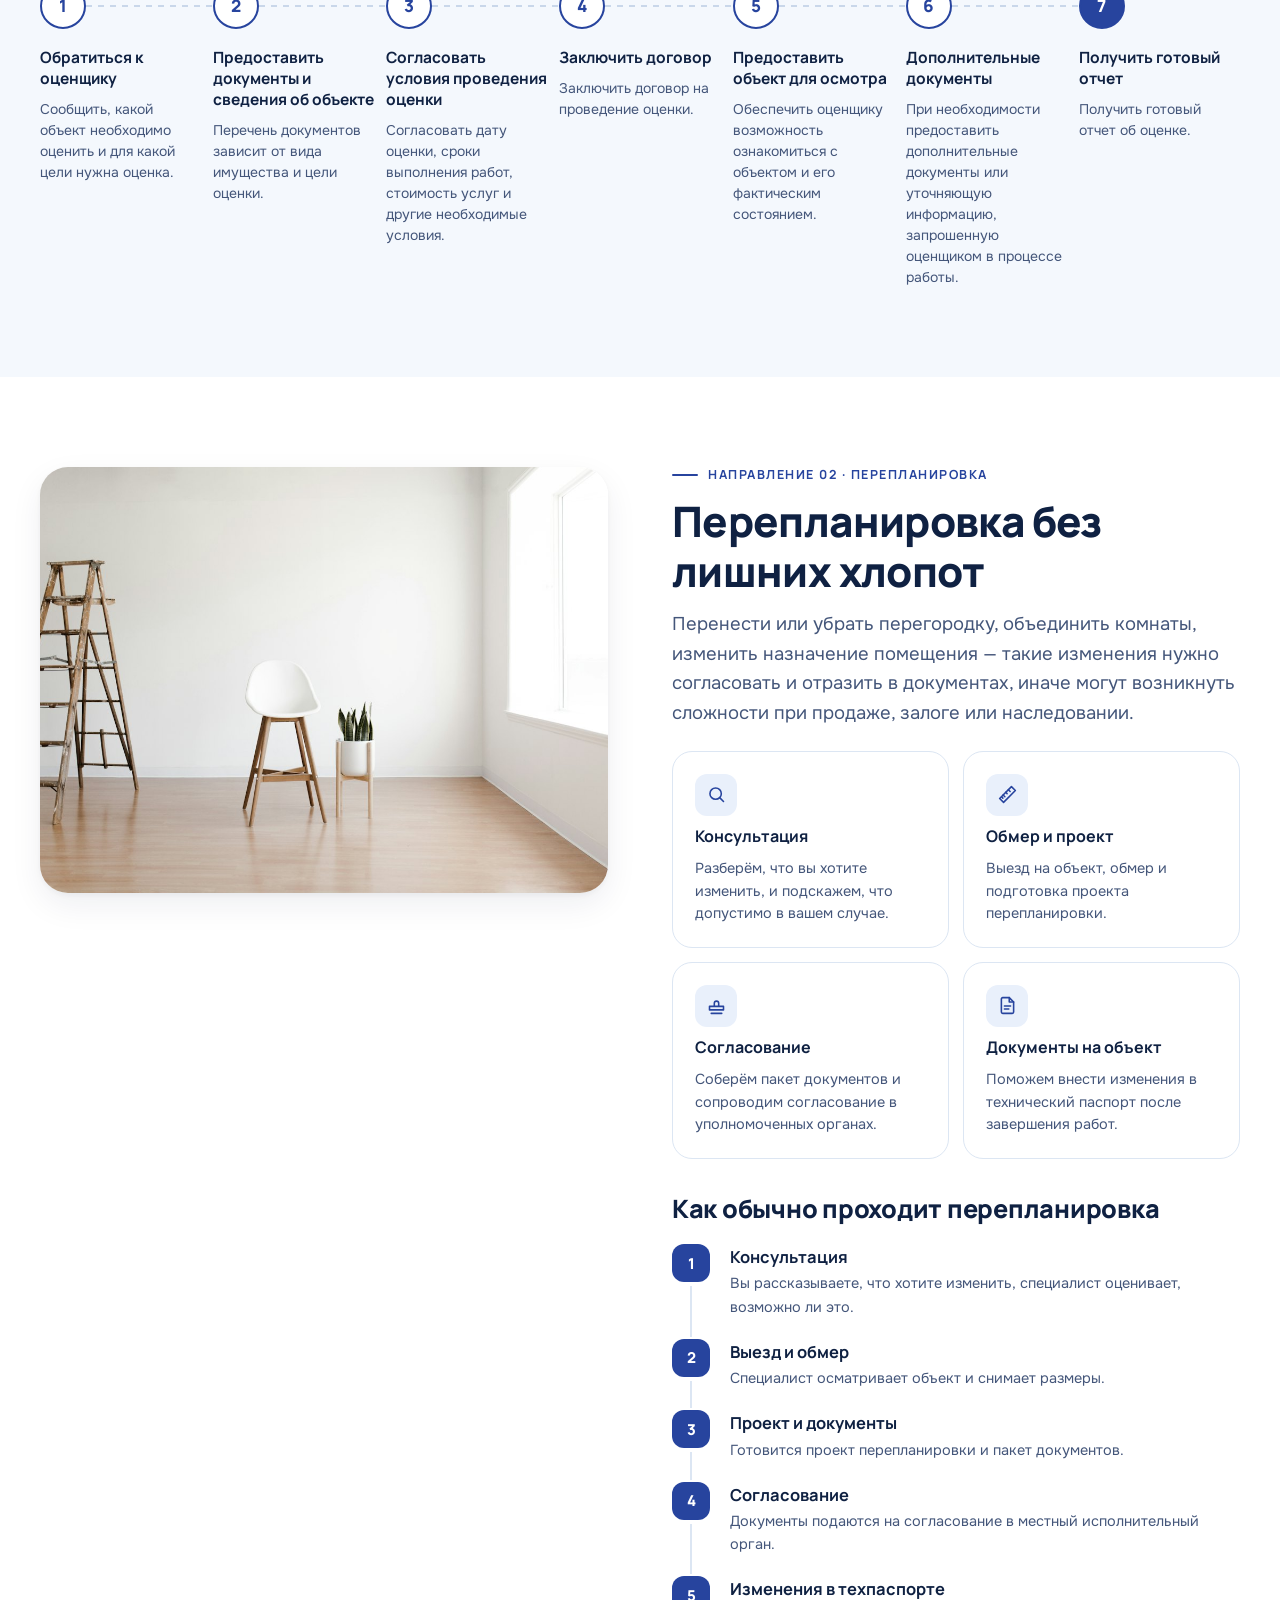
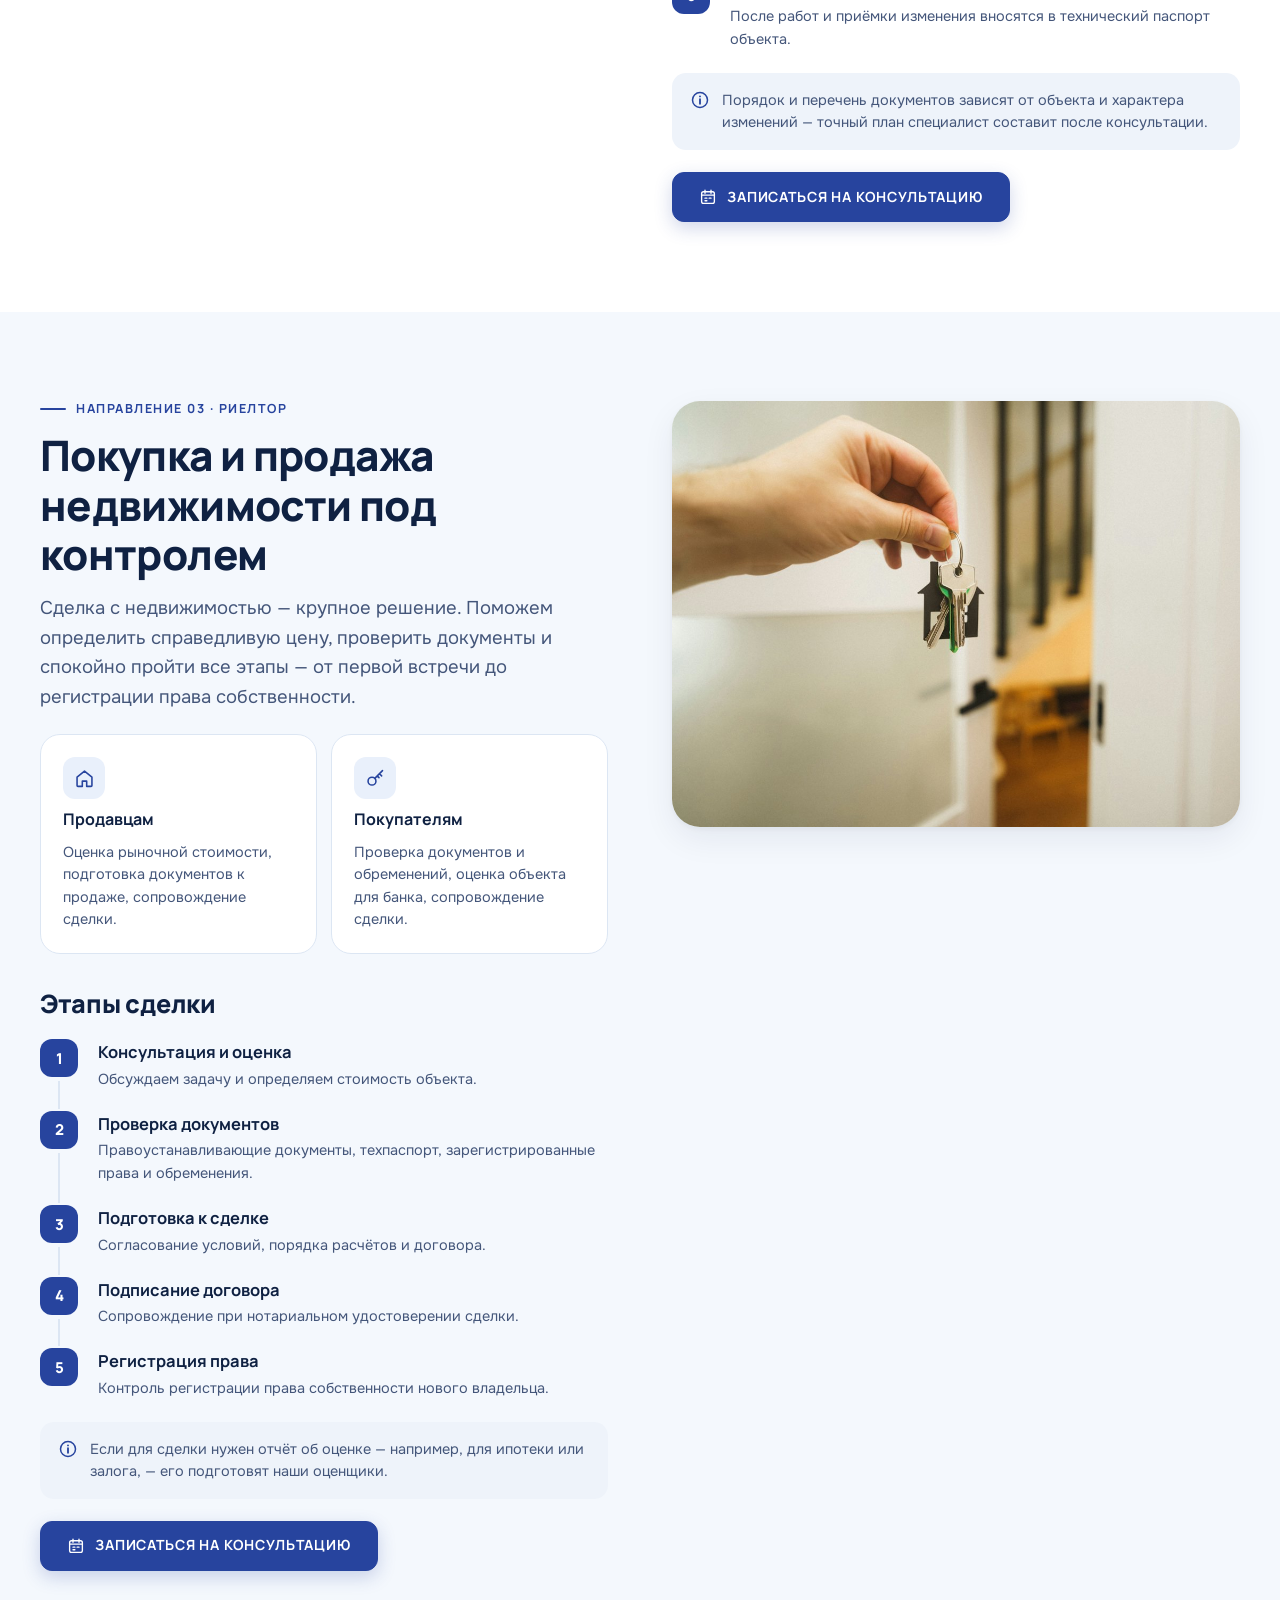
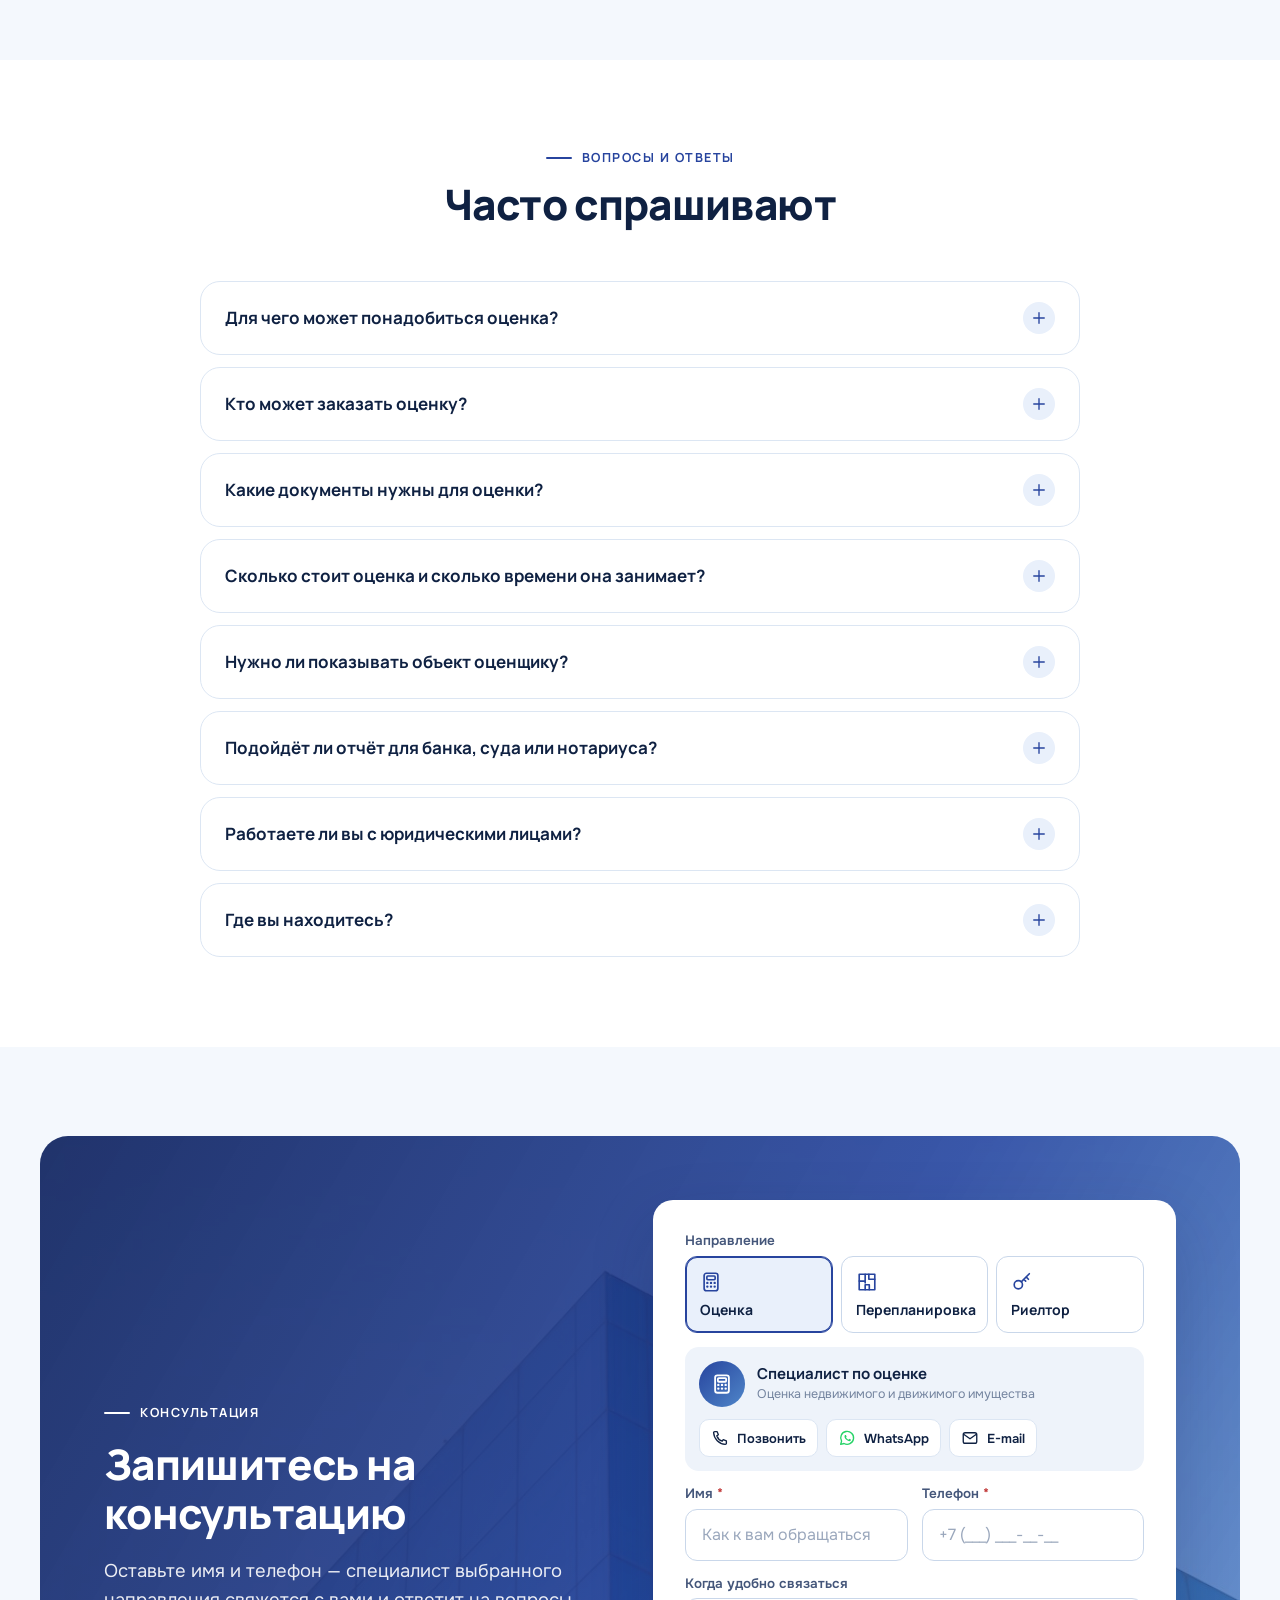
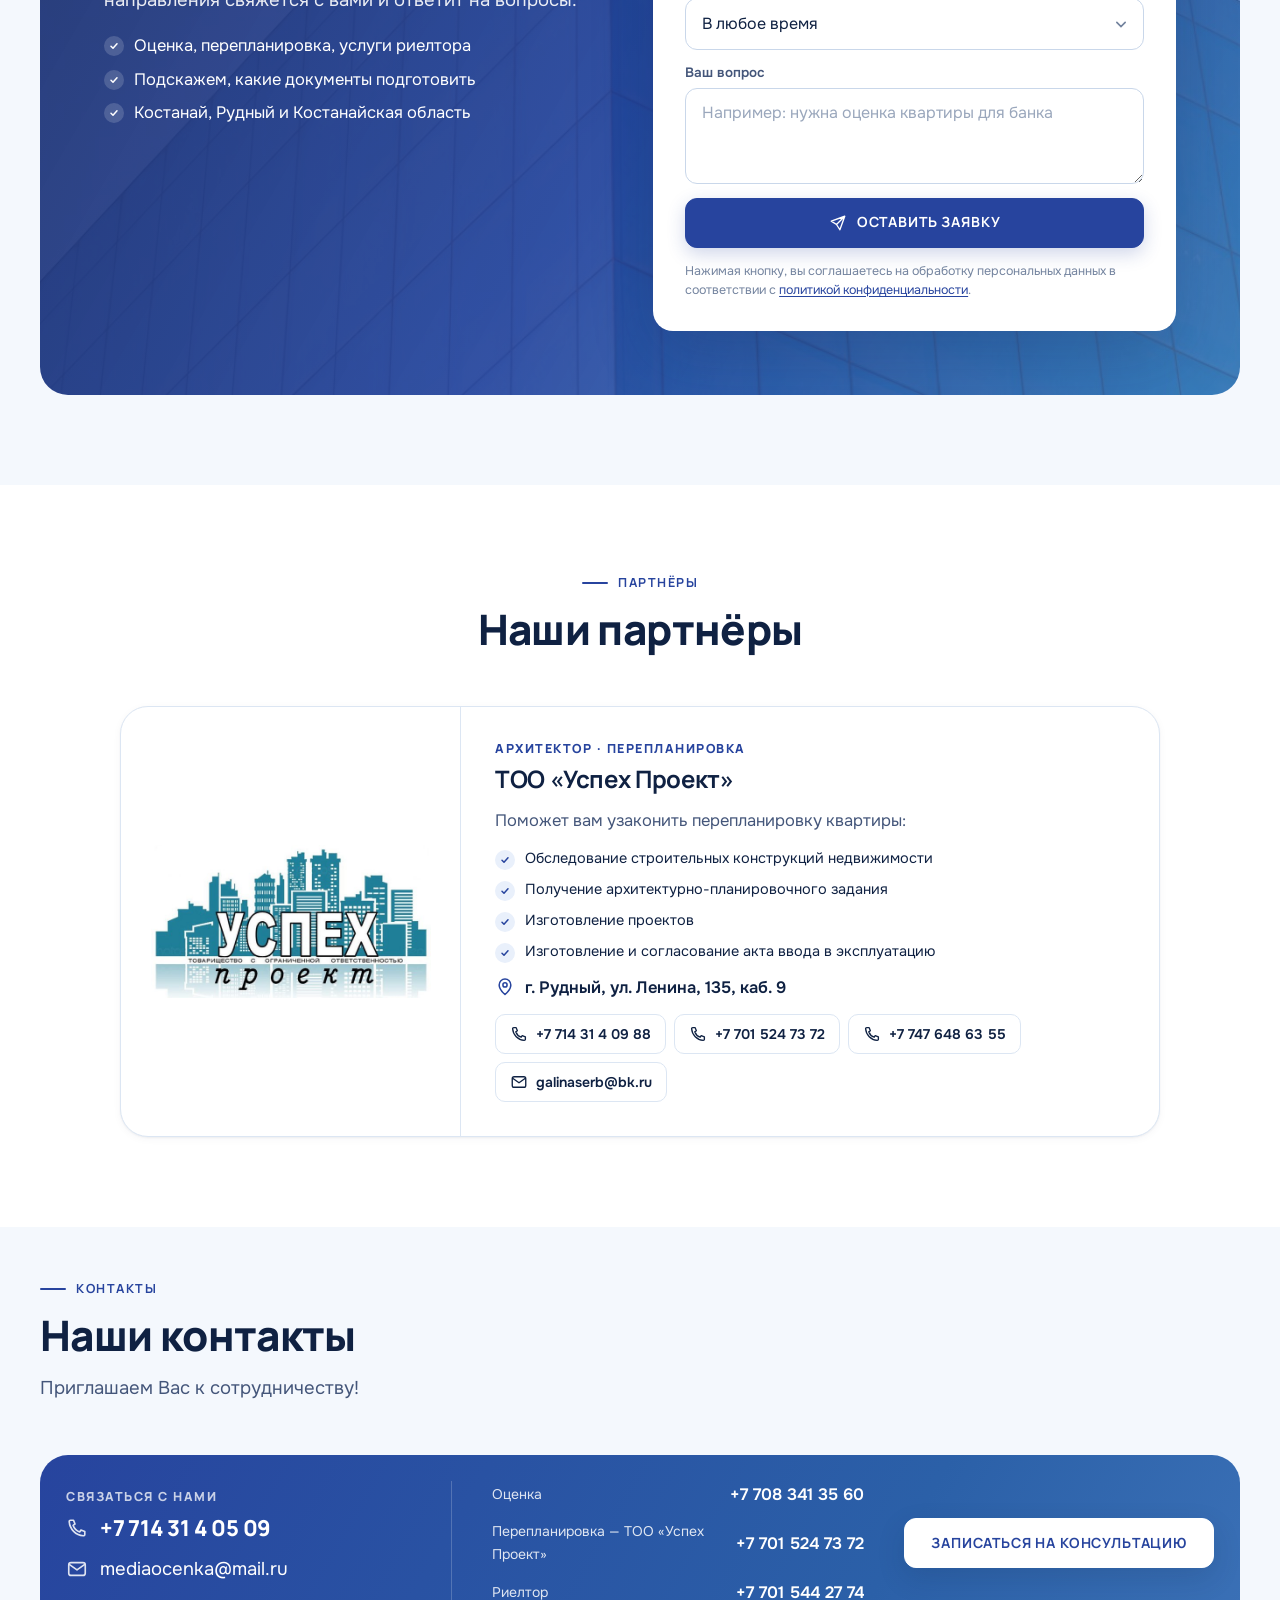
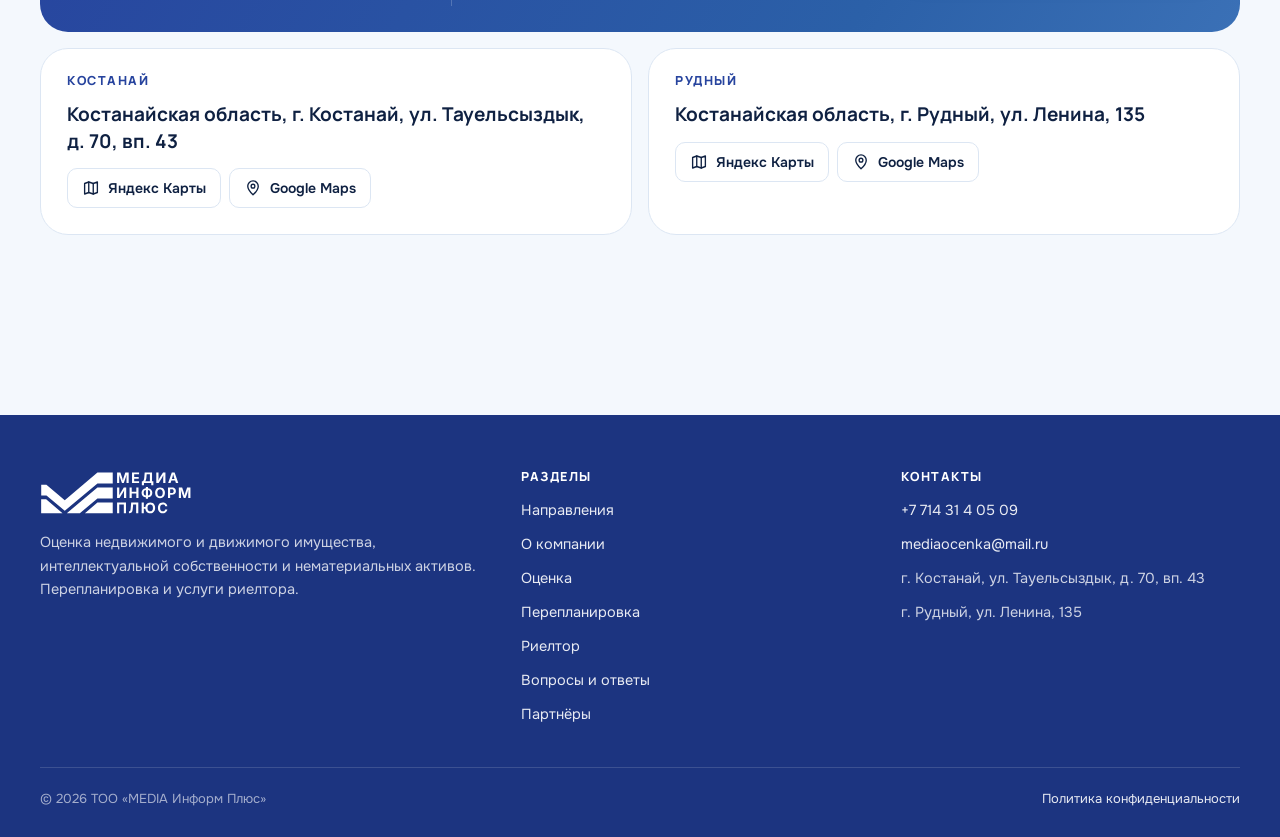
==== commit 2548930e: "mip: улица в Костанае — «Тауельсыздык» (контакты, меню, подвал, вопросы, политика, данные для поиско" ====
--- a/public/index.html
+++ b/public/index.html
@@ -18,7 +18,7 @@
 <link rel="preload" as="image" href="img/photo/hero.jpg" imagesrcset="img/photo/hero-1200.jpg 1200w, img/photo/hero.jpg 2400w" imagesizes="100vw">
 <link rel="stylesheet" href="styles.css">
 <script type="application/ld+json">
-{"@context":"https://schema.org","@type":"ProfessionalService","name":"ТОО «MEDIA Информ Плюс»","description":"Оценка недвижимого и движимого имущества, интеллектуальной собственности и нематериальных активов, перепланировка, услуги риелтора.","telephone":"+77143140509","email":"mediaocenka@mail.ru","areaServed":"Костанайская область","address":[{"@type":"PostalAddress","addressCountry":"KZ","addressRegion":"Костанайская область","addressLocality":"Костанай","streetAddress":"ул. Тауэлсиздик, д. 70, вп. 43"},{"@type":"PostalAddress","addressCountry":"KZ","addressRegion":"Костанайская область","addressLocality":"Рудный","streetAddress":"ул. Ленина, 135"}]}
+{"@context":"https://schema.org","@type":"ProfessionalService","name":"ТОО «MEDIA Информ Плюс»","description":"Оценка недвижимого и движимого имущества, интеллектуальной собственности и нематериальных активов, перепланировка, услуги риелтора.","telephone":"+77143140509","email":"mediaocenka@mail.ru","areaServed":"Костанайская область","address":[{"@type":"PostalAddress","addressCountry":"KZ","addressRegion":"Костанайская область","addressLocality":"Костанай","streetAddress":"ул. Тауельсыздык, д. 70, вп. 43"},{"@type":"PostalAddress","addressCountry":"KZ","addressRegion":"Костанайская область","addressLocality":"Рудный","streetAddress":"ул. Ленина, 135"}]}
 </script>
 </head>
 <body>
@@ -100,7 +100,7 @@
   </nav>
   <div class="foot">
     <a class="tel" href="tel:+77143140509" data-co-phone>+7 714 31 4 05 09</a>
-    <small>Костанай, ул. Тауэлсиздик, 70 · Рудный, ул. Ленина, 135</small>
+    <small>Костанай, ул. Тауельсыздык, 70 · Рудный, ул. Ленина, 135</small>
     <button class="btn block" type="button" data-contact><svg class="ic" aria-hidden="true"><use href="#i-calendar"/></svg>Записаться на консультацию</button>
   </div>
 </div>
@@ -430,7 +430,7 @@
         <details class="qa"><summary>Работаете ли вы с юридическими лицами?<span class="pm"><svg class="ic" aria-hidden="true"><use href="#i-plus"/></svg></span></summary>
           <div class="a">Да. Наши клиенты — крупные предприятия региона, малый и средний бизнес, а также частные лица Рудного, Костаная и Костанайской области.</div></details>
         <details class="qa"><summary>Где вы находитесь?<span class="pm"><svg class="ic" aria-hidden="true"><use href="#i-plus"/></svg></span></summary>
-          <div class="a">Костанай, ул. Тауэлсиздик, д. 70, вп. 43 и Рудный, ул. Ленина, 135. Телефон: <a href="tel:+77143140509" data-co-phone>+7 714 31 4 05 09</a>.</div></details>
+          <div class="a">Костанай, ул. Тауельсыздык, д. 70, вп. 43 и Рудный, ул. Ленина, 135. Телефон: <a href="tel:+77143140509" data-co-phone>+7 714 31 4 05 09</a>.</div></details>
       </div>
     </div>
   </section>
@@ -486,7 +486,7 @@
         </div>
         <div class="office">
           <span class="city">Костанай</span>
-          <address>Костанайская область, г. Костанай, ул. Тауэлсиздик, д. 70, вп. 43</address>
+          <address>Костанайская область, г. Костанай, ул. Тауельсыздык, д. 70, вп. 43</address>
           <div class="maps">
             <a class="chip-btn" href="https://yandex.kz/maps/?text=%D0%9A%D0%BE%D1%81%D1%82%D0%B0%D0%BD%D0%B0%D0%B9%2C%20%D1%83%D0%BB%D0%B8%D1%86%D0%B0%20%D0%A2%D0%B0%D1%83%D0%B5%D0%BB%D1%81%D0%B8%D0%B7%D0%B4%D0%B8%D0%BA%2C%2070" target="_blank" rel="noopener"><svg class="ic" aria-hidden="true"><use href="#i-map"/></svg>Яндекс Карты</a>
             <a class="chip-btn" href="https://www.google.com/maps/search/?api=1&amp;query=%D0%9A%D0%BE%D1%81%D1%82%D0%B0%D0%BD%D0%B0%D0%B9%2C%20%D1%83%D0%BB%D0%B8%D1%86%D0%B0%20%D0%A2%D0%B0%D1%83%D0%B5%D0%BB%D1%81%D0%B8%D0%B7%D0%B4%D0%B8%D0%BA%2C%2070" target="_blank" rel="noopener"><svg class="ic" aria-hidden="true"><use href="#i-pin"/></svg>Google Maps</a>
@@ -529,7 +529,7 @@
         <ul>
           <li><a href="tel:+77143140509" data-co-phone>+7 714 31 4 05 09</a></li>
           <li><a href="mailto:mediaocenka@mail.ru" data-co-email>mediaocenka@mail.ru</a></li>
-          <li>г. Костанай, ул. Тауэлсиздик, д. 70, вп. 43</li>
+          <li>г. Костанай, ул. Тауельсыздык, д. 70, вп. 43</li>
           <li>г. Рудный, ул. Ленина, 135</li>
         </ul>
       </div>
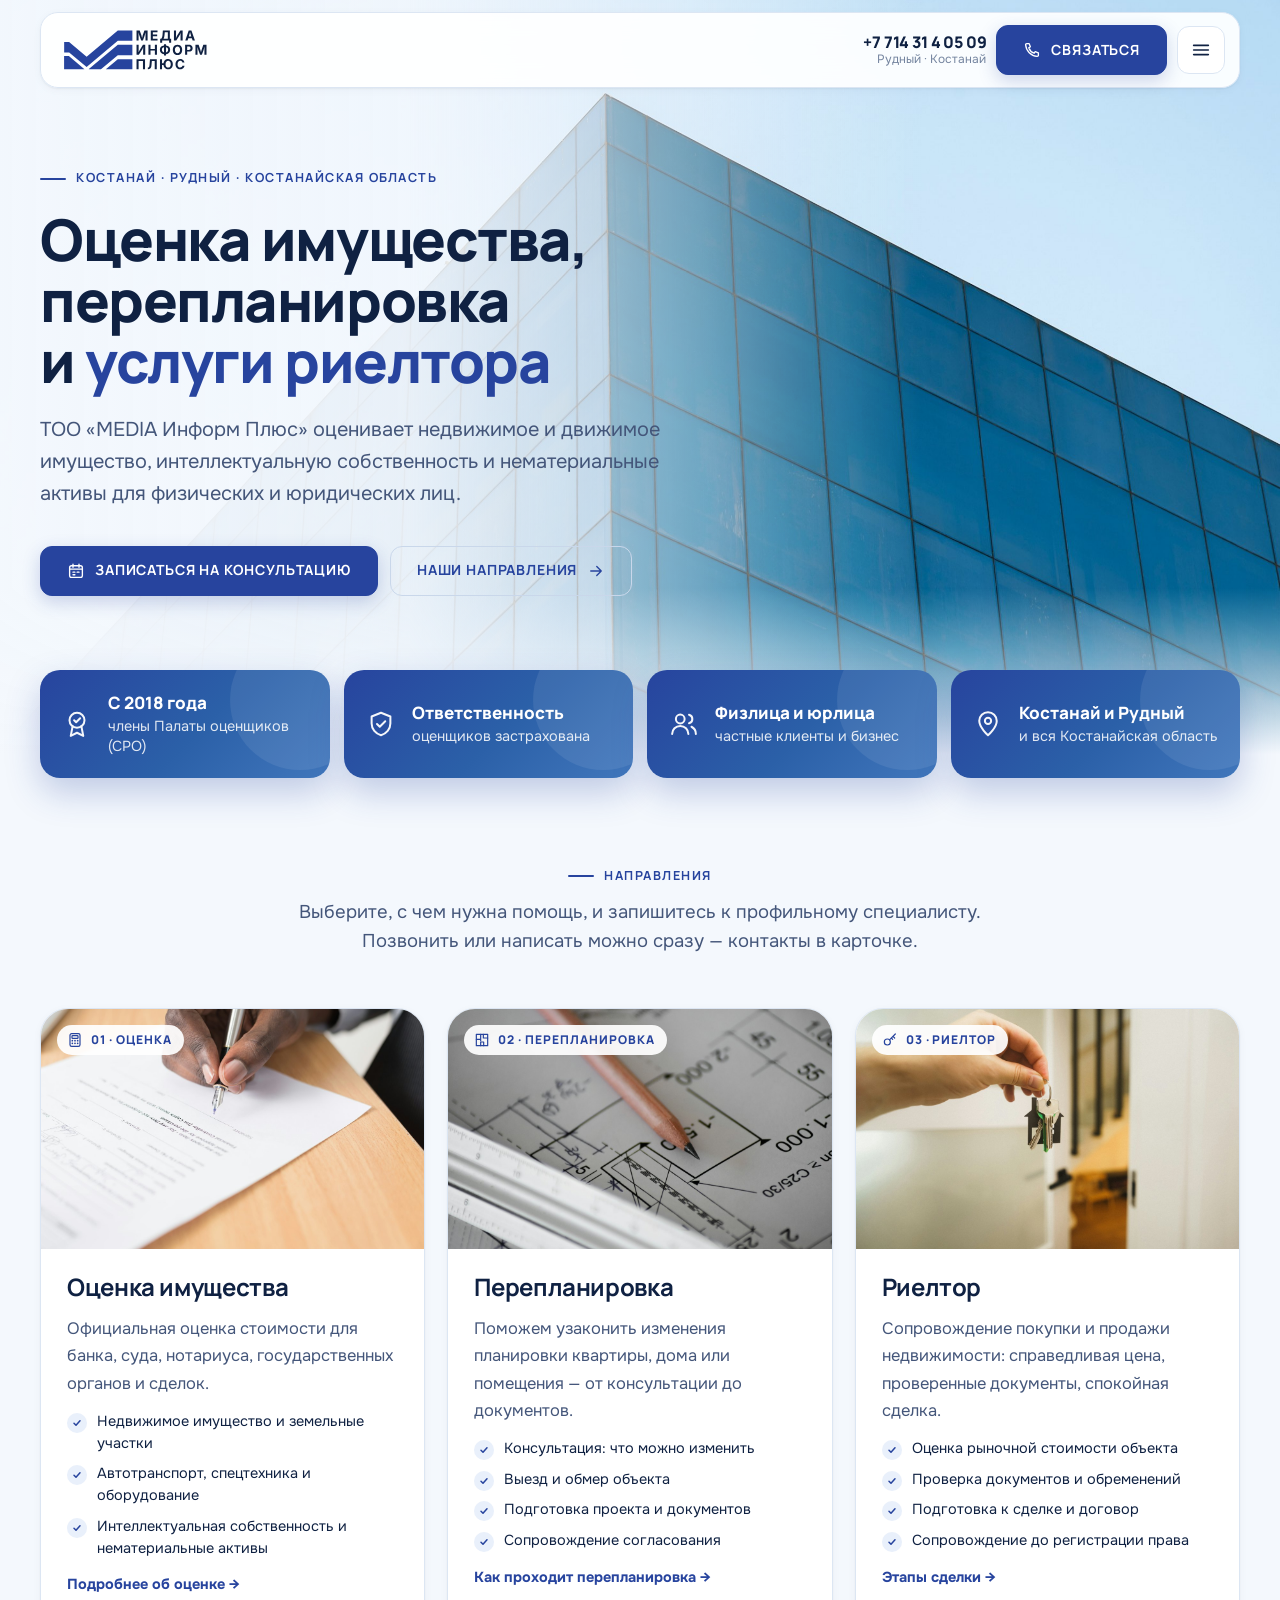
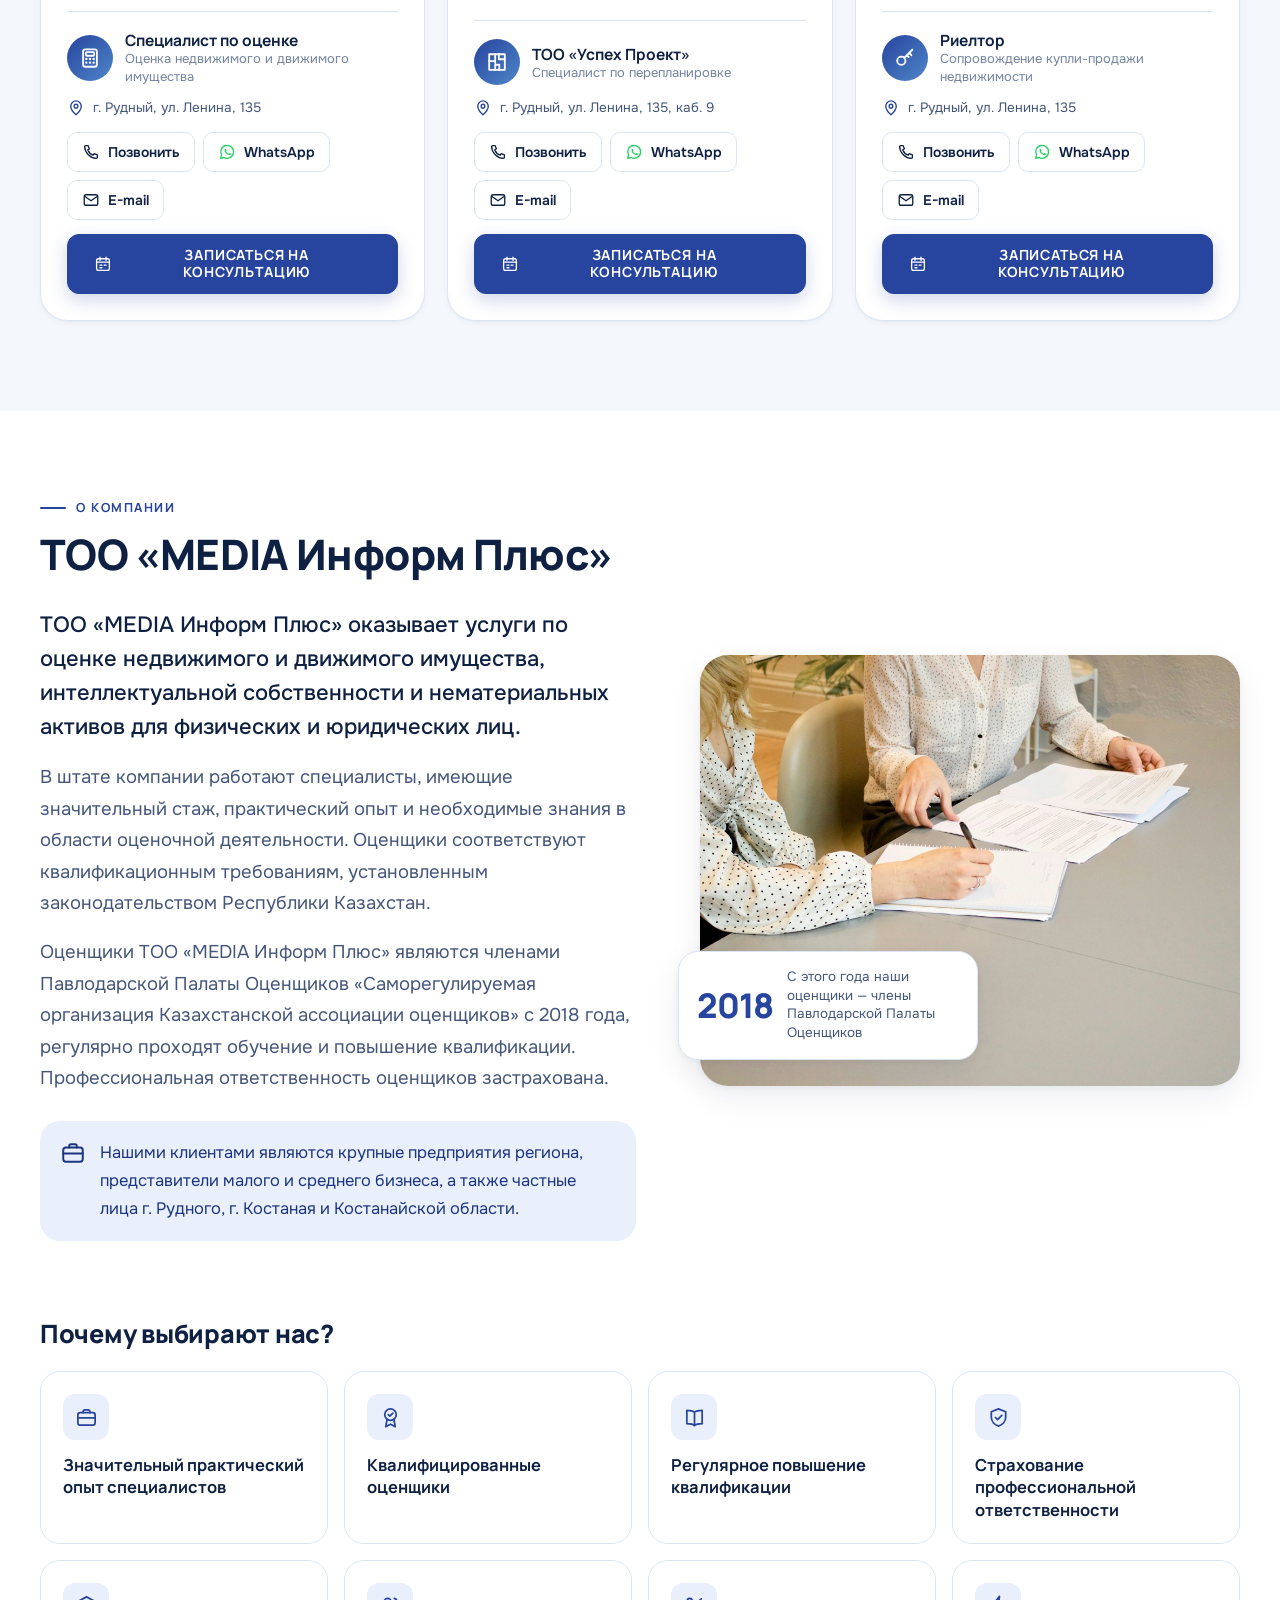
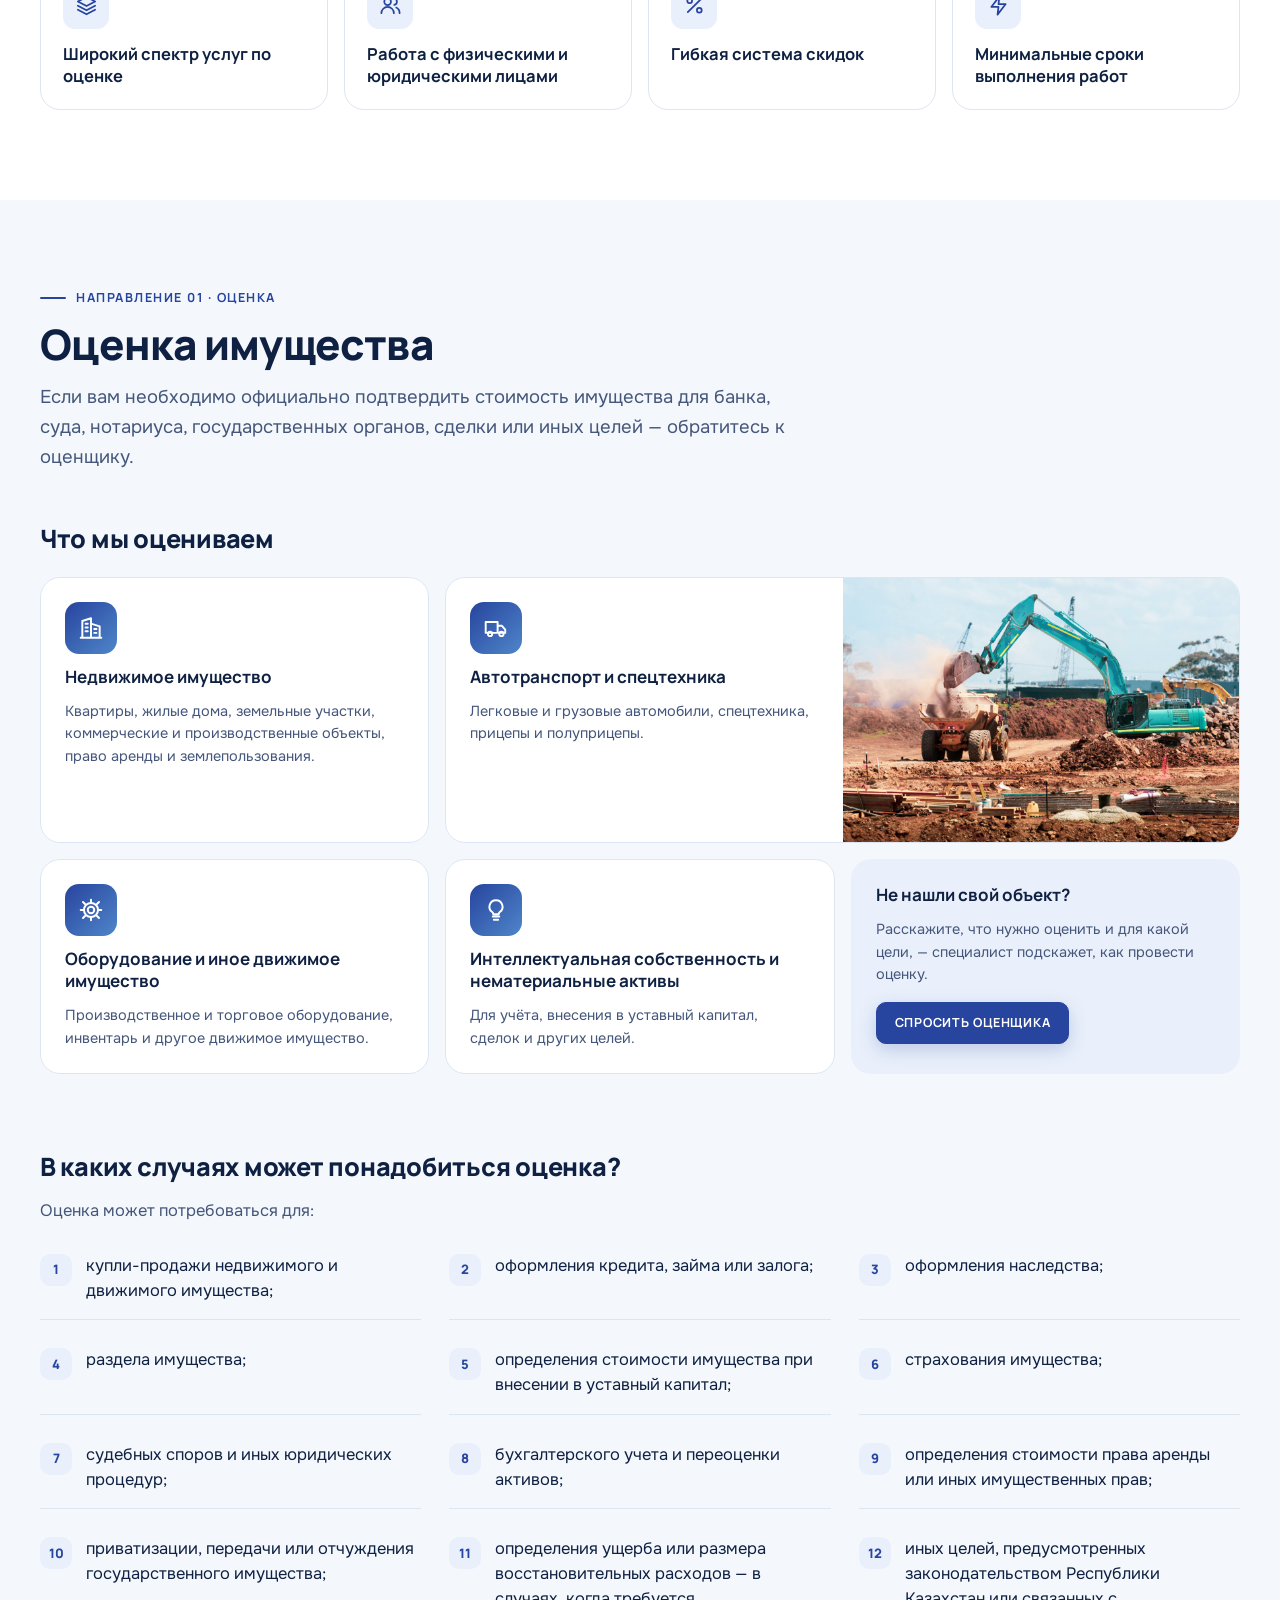
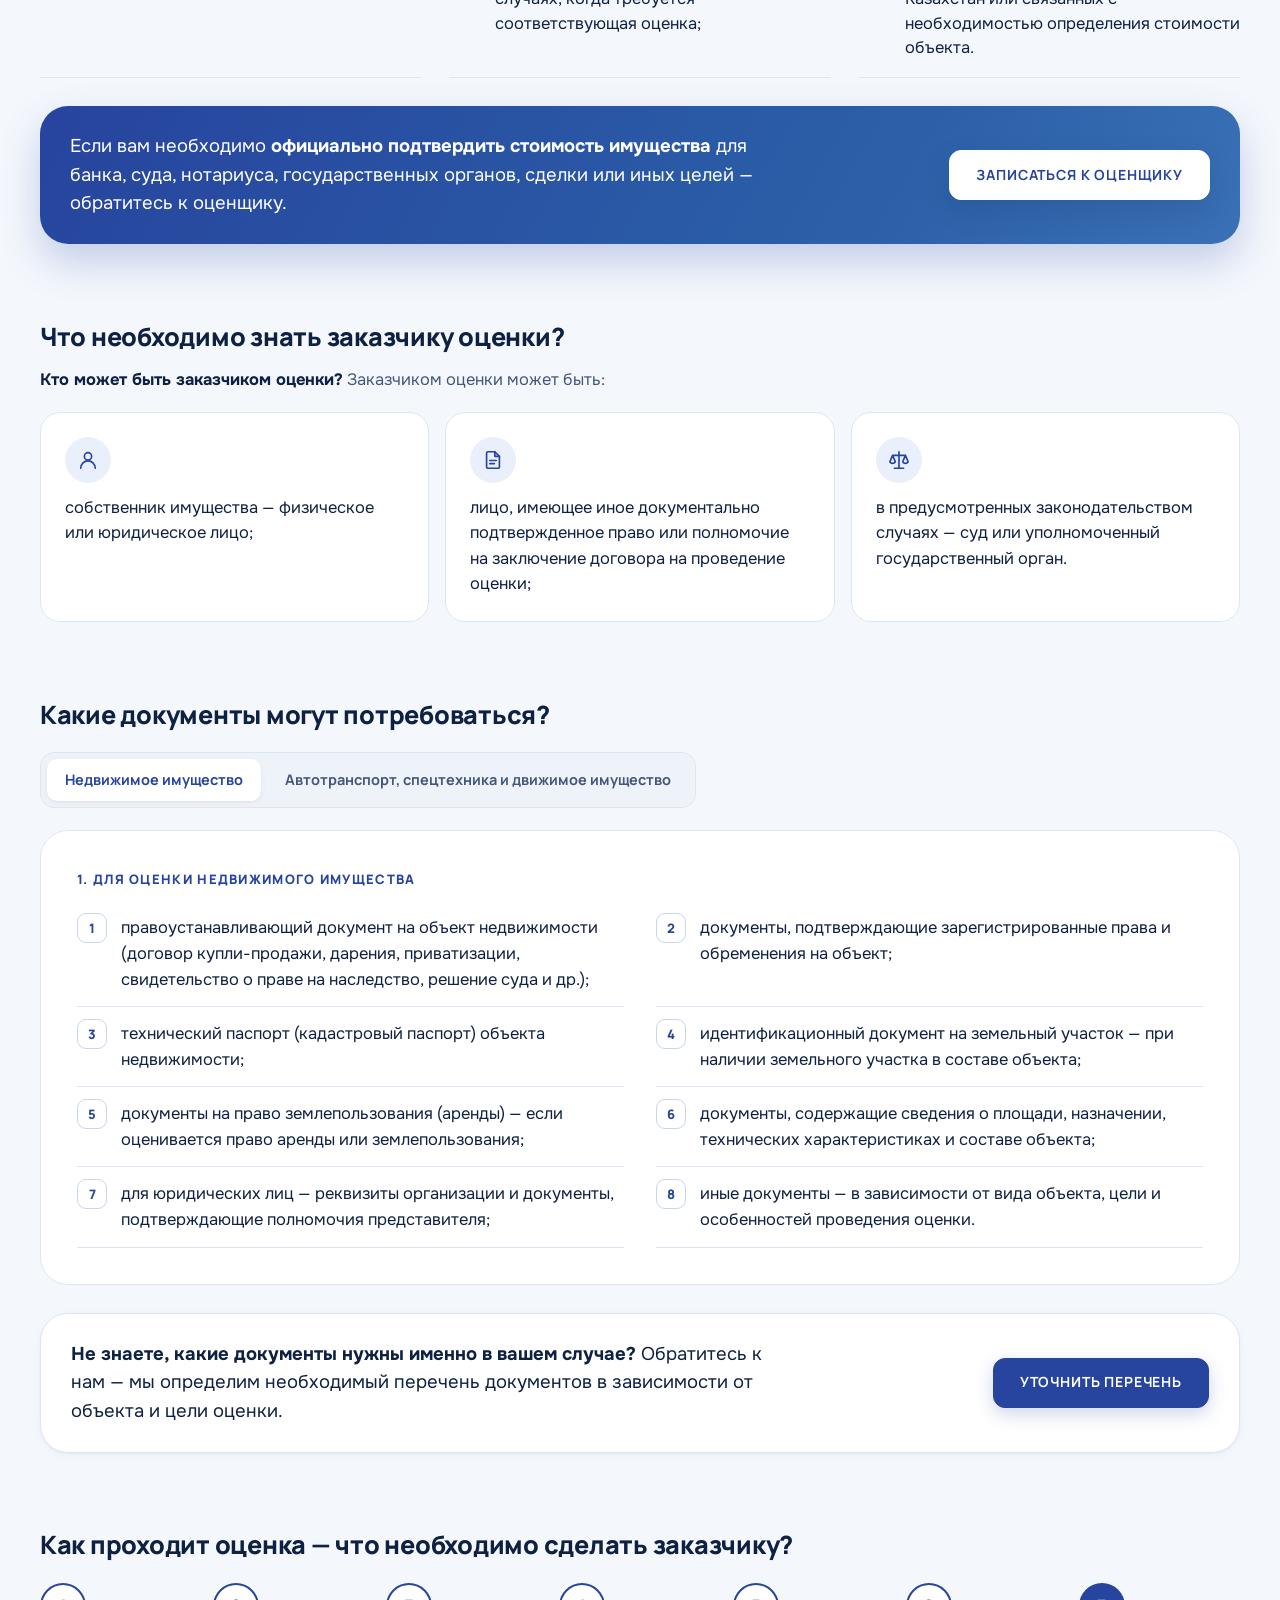
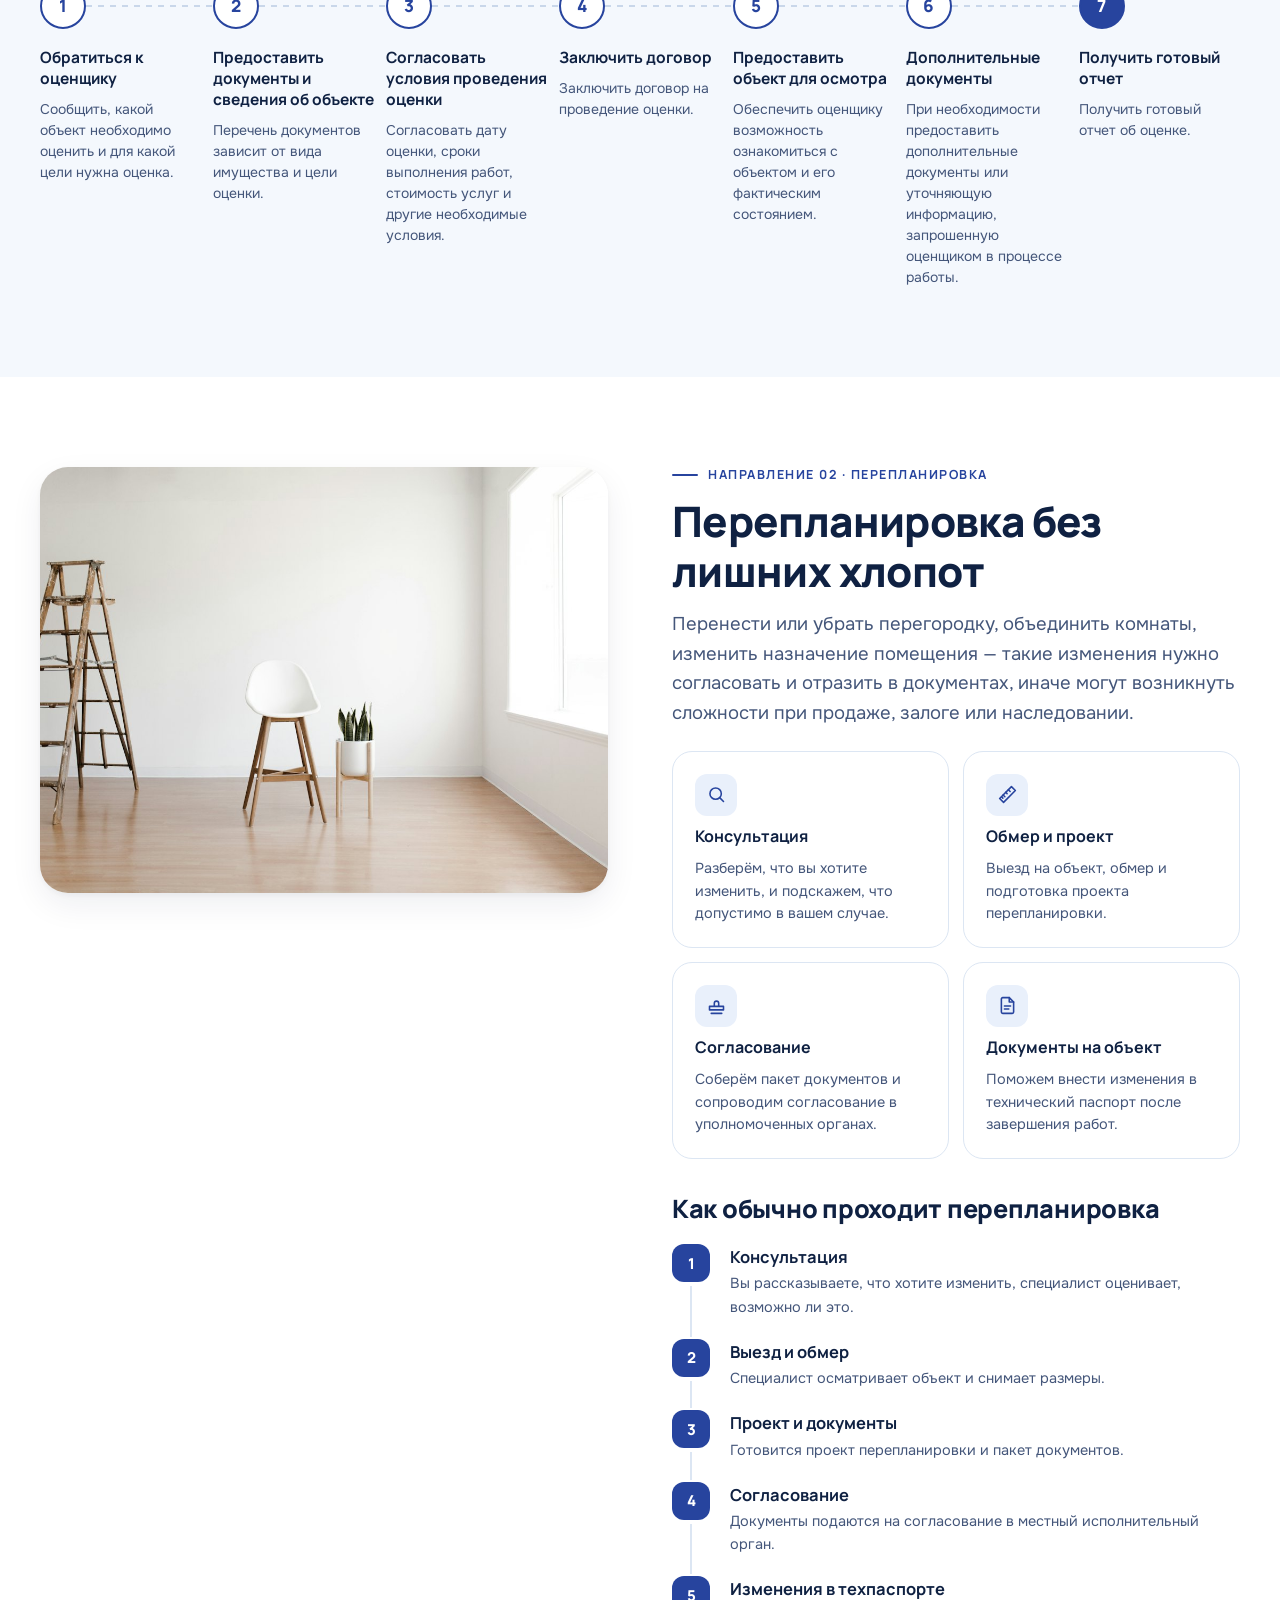
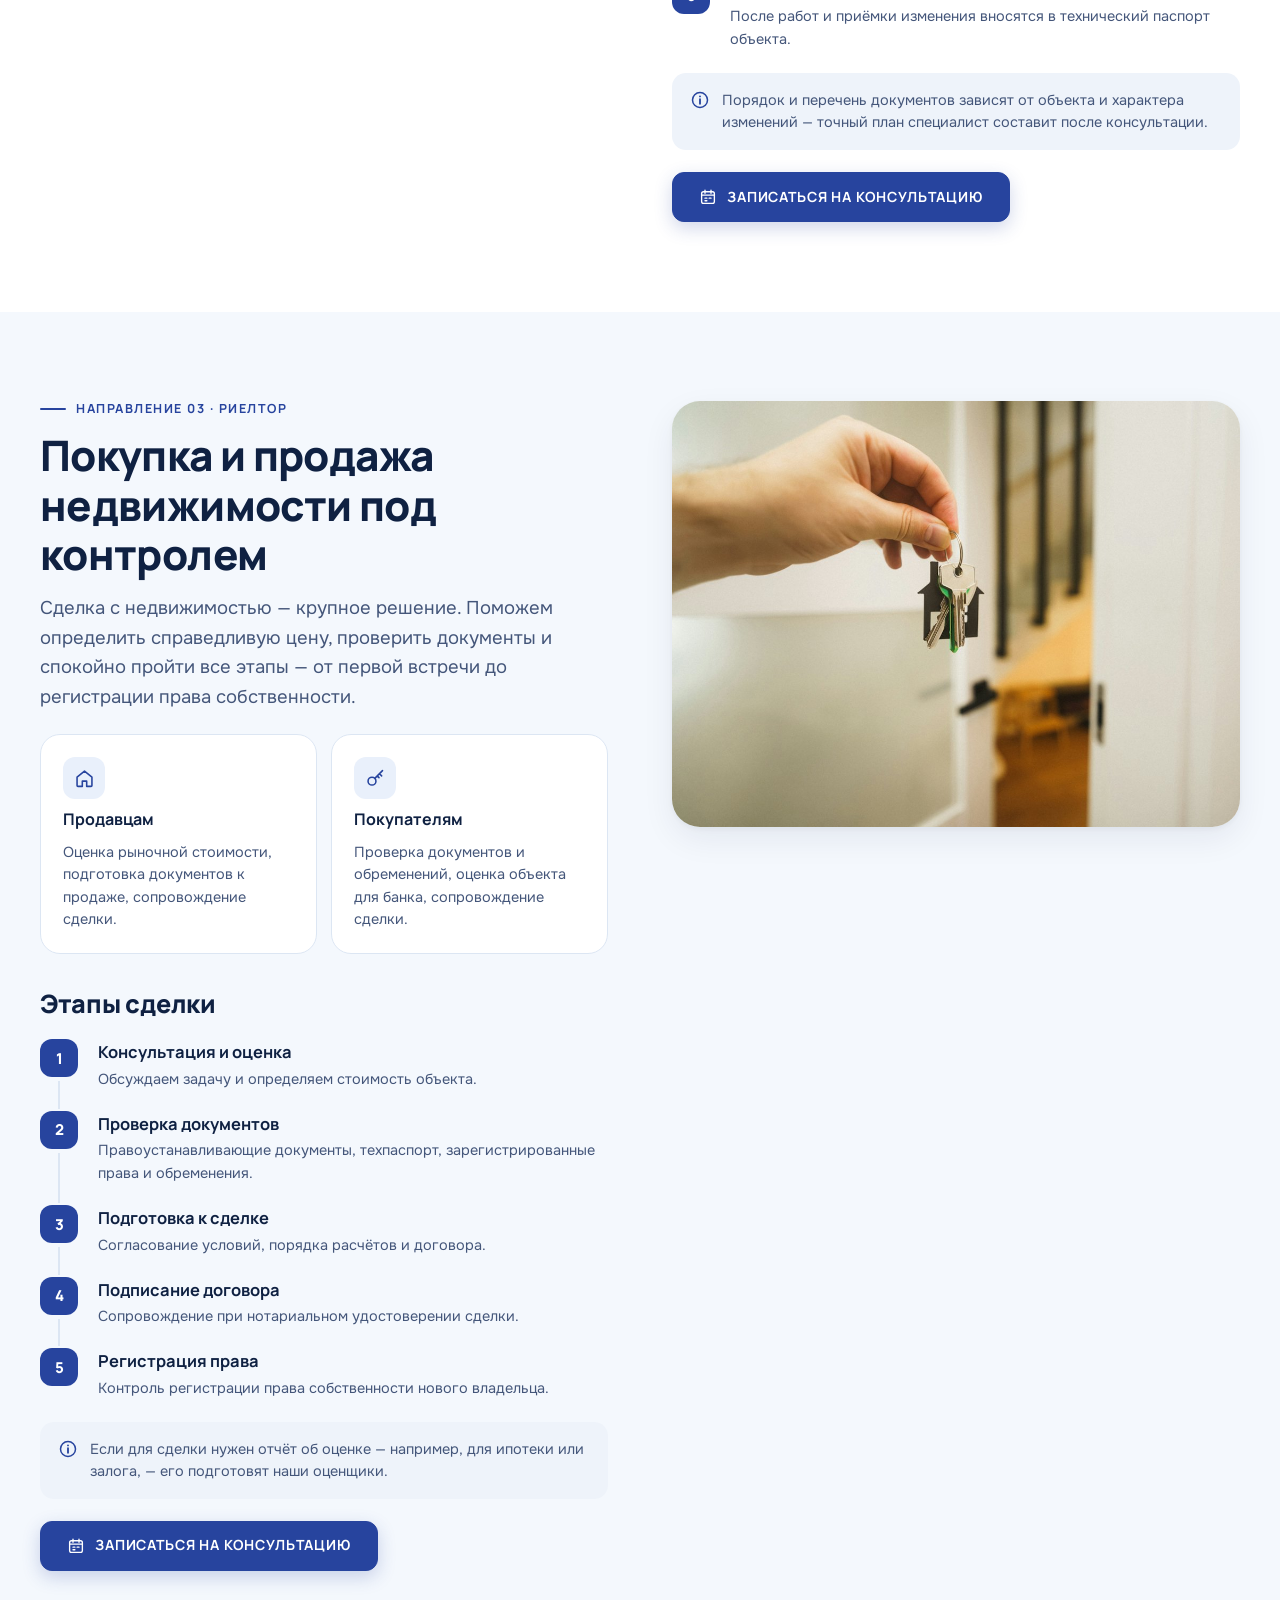
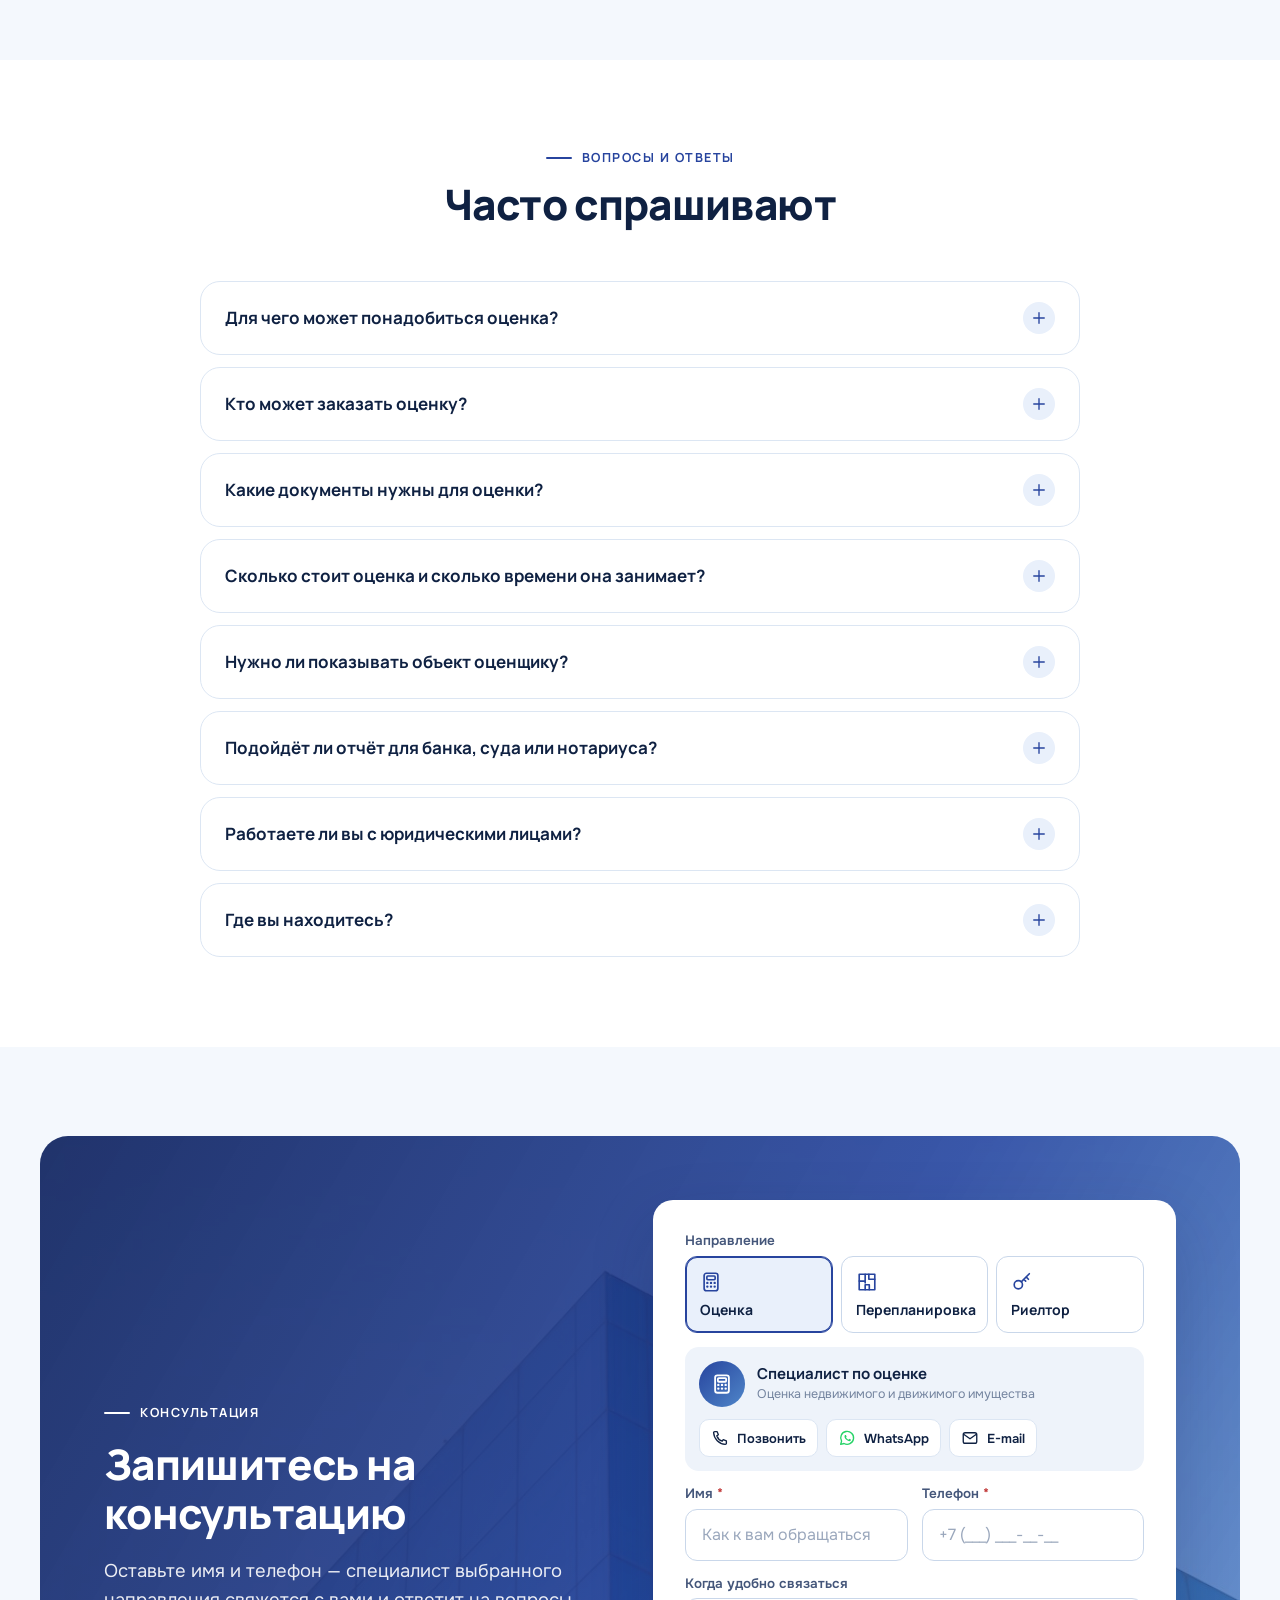
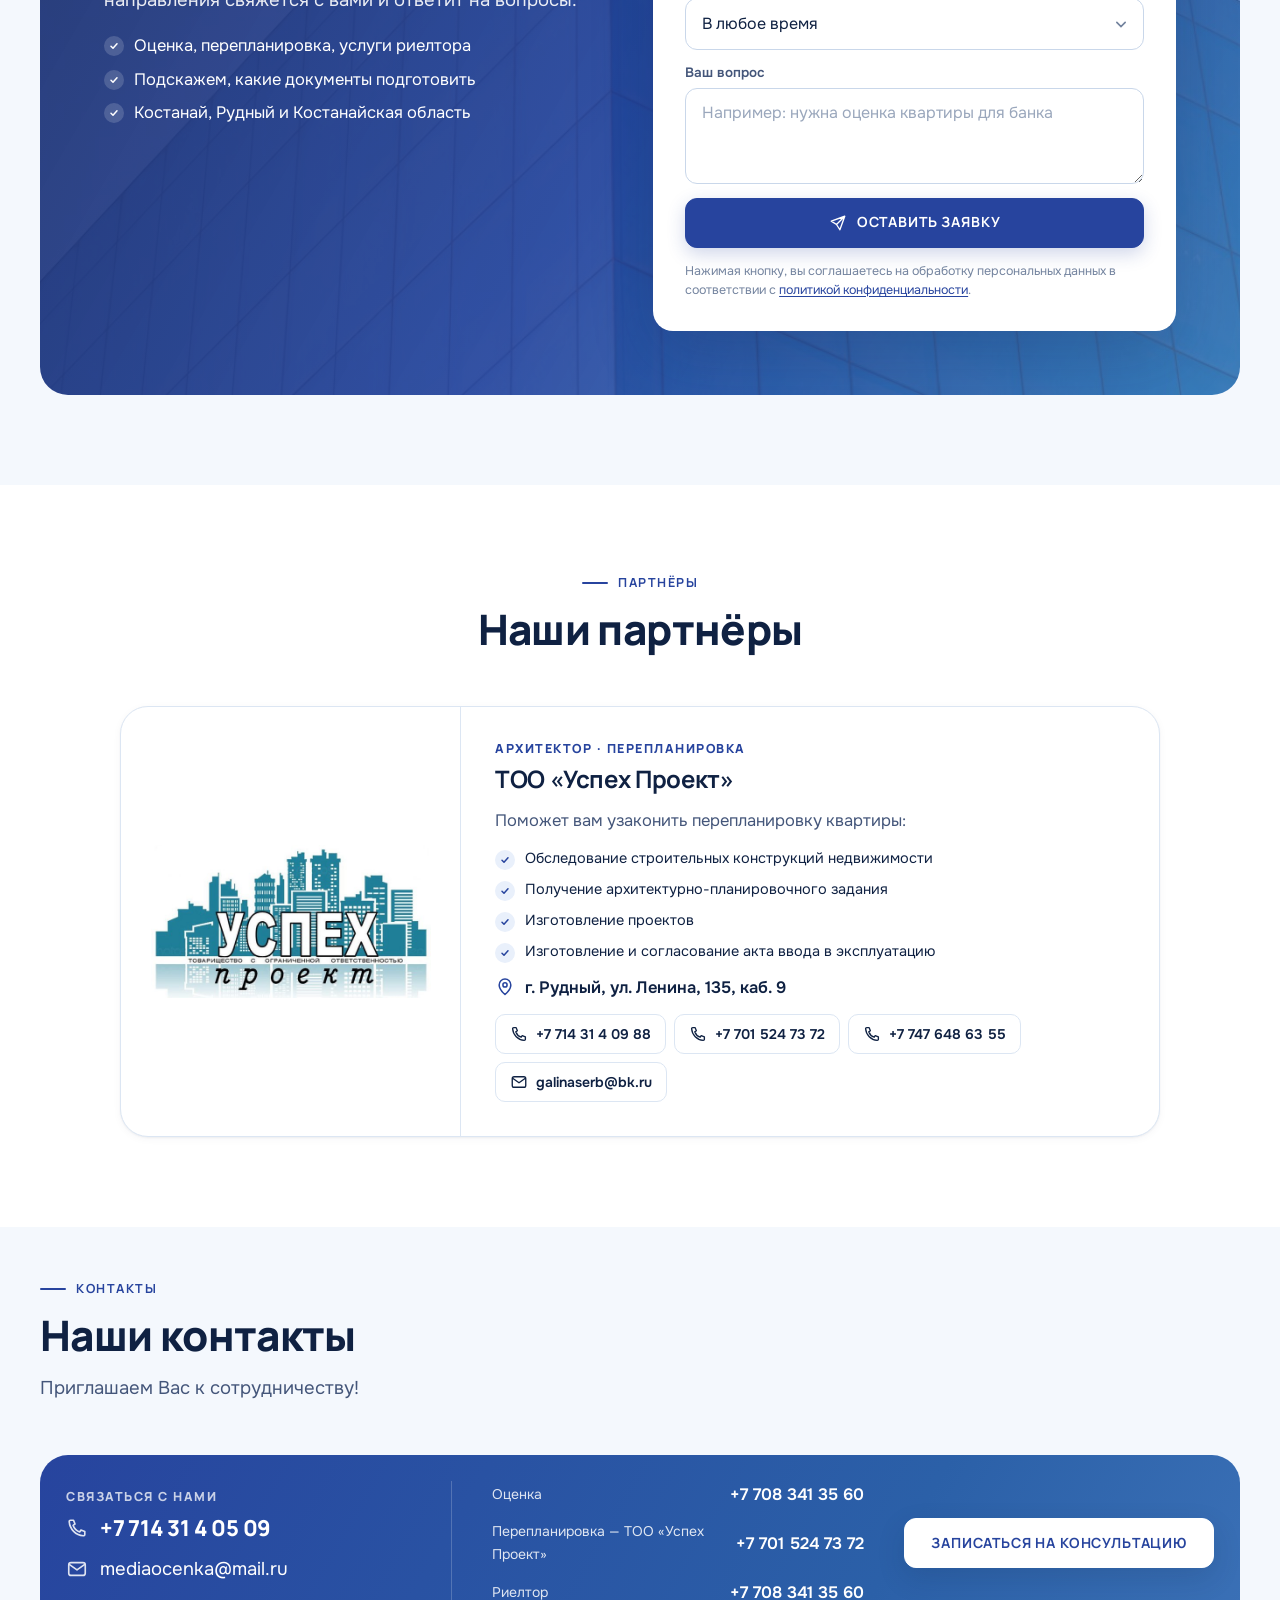
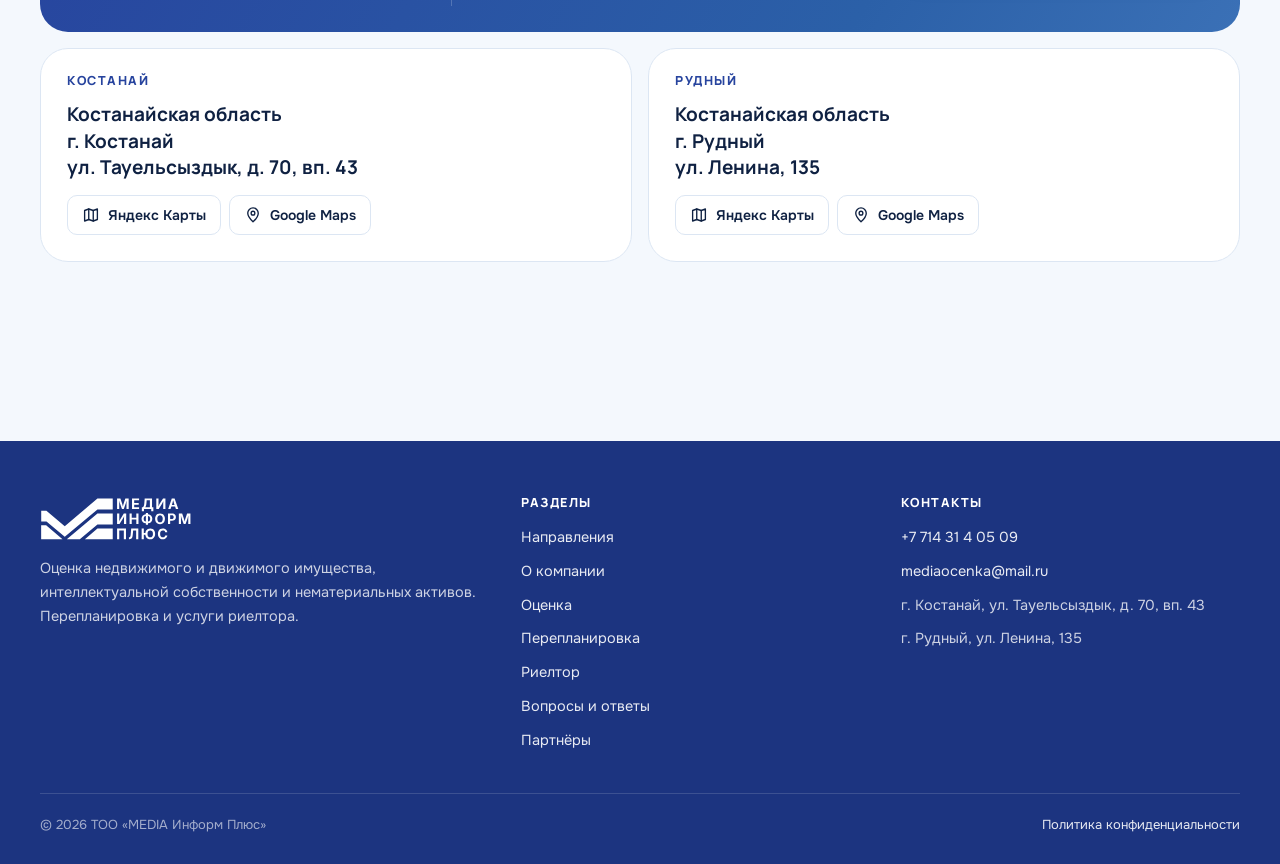
==== commit 5aebe580: "mip: адрес офисов всегда в три строки (область / город / улица, дом) на любом экране Строки не перен" ====
--- a/public/index.html
+++ b/public/index.html
@@ -100,7 +100,7 @@
   </nav>
   <div class="foot">
     <a class="tel" href="tel:+77143140509" data-co-phone>+7 714 31 4 05 09</a>
-    <small>Костанай, ул. Тауельсыздык, 70 · Рудный, ул. Ленина, 135</small>
+    <small>Костанай, ул.&nbsp;Тауельсыздык,&nbsp;70 · Рудный, ул.&nbsp;Ленина,&nbsp;135</small>
     <button class="btn block" type="button" data-contact><svg class="ic" aria-hidden="true"><use href="#i-calendar"/></svg>Записаться на консультацию</button>
   </div>
 </div>
@@ -430,7 +430,7 @@
         <details class="qa"><summary>Работаете ли вы с юридическими лицами?<span class="pm"><svg class="ic" aria-hidden="true"><use href="#i-plus"/></svg></span></summary>
           <div class="a">Да. Наши клиенты — крупные предприятия региона, малый и средний бизнес, а также частные лица Рудного, Костаная и Костанайской области.</div></details>
         <details class="qa"><summary>Где вы находитесь?<span class="pm"><svg class="ic" aria-hidden="true"><use href="#i-plus"/></svg></span></summary>
-          <div class="a">Костанай, ул. Тауельсыздык, д. 70, вп. 43 и Рудный, ул. Ленина, 135. Телефон: <a href="tel:+77143140509" data-co-phone>+7 714 31 4 05 09</a>.</div></details>
+          <div class="a">Костанай, ул.&nbsp;Тауельсыздык, д.&nbsp;70, вп.&nbsp;43 и Рудный, ул.&nbsp;Ленина,&nbsp;135. Телефон: <a href="tel:+77143140509" data-co-phone>+7 714 31 4 05 09</a>.</div></details>
       </div>
     </div>
   </section>
@@ -486,7 +486,7 @@
         </div>
         <div class="office">
           <span class="city">Костанай</span>
-          <address>Костанайская область, г. Костанай, ул. Тауельсыздык, д. 70, вп. 43</address>
+          <address><span>Костанайская область</span><span>г.&nbsp;Костанай</span><span>ул.&nbsp;Тауельсыздык, д.&nbsp;70, вп.&nbsp;43</span></address>
           <div class="maps">
             <a class="chip-btn" href="https://yandex.kz/maps/?text=%D0%9A%D0%BE%D1%81%D1%82%D0%B0%D0%BD%D0%B0%D0%B9%2C%20%D1%83%D0%BB%D0%B8%D1%86%D0%B0%20%D0%A2%D0%B0%D1%83%D0%B5%D0%BB%D1%81%D0%B8%D0%B7%D0%B4%D0%B8%D0%BA%2C%2070" target="_blank" rel="noopener"><svg class="ic" aria-hidden="true"><use href="#i-map"/></svg>Яндекс Карты</a>
             <a class="chip-btn" href="https://www.google.com/maps/search/?api=1&amp;query=%D0%9A%D0%BE%D1%81%D1%82%D0%B0%D0%BD%D0%B0%D0%B9%2C%20%D1%83%D0%BB%D0%B8%D1%86%D0%B0%20%D0%A2%D0%B0%D1%83%D0%B5%D0%BB%D1%81%D0%B8%D0%B7%D0%B4%D0%B8%D0%BA%2C%2070" target="_blank" rel="noopener"><svg class="ic" aria-hidden="true"><use href="#i-pin"/></svg>Google Maps</a>
@@ -494,7 +494,7 @@
         </div>
         <div class="office">
           <span class="city">Рудный</span>
-          <address>Костанайская область, г. Рудный, ул. Ленина, 135</address>
+          <address><span>Костанайская область</span><span>г.&nbsp;Рудный</span><span>ул.&nbsp;Ленина, 135</span></address>
           <div class="maps">
             <a class="chip-btn" href="https://yandex.kz/maps/?text=%D0%A0%D1%83%D0%B4%D0%BD%D1%8B%D0%B9%2C%20%D1%83%D0%BB%D0%B8%D1%86%D0%B0%20%D0%9B%D0%B5%D0%BD%D0%B8%D0%BD%D0%B0%2C%20135" target="_blank" rel="noopener"><svg class="ic" aria-hidden="true"><use href="#i-map"/></svg>Яндекс Карты</a>
             <a class="chip-btn" href="https://www.google.com/maps/search/?api=1&amp;query=%D0%A0%D1%83%D0%B4%D0%BD%D1%8B%D0%B9%2C%20%D1%83%D0%BB%D0%B8%D1%86%D0%B0%20%D0%9B%D0%B5%D0%BD%D0%B8%D0%BD%D0%B0%2C%20135" target="_blank" rel="noopener"><svg class="ic" aria-hidden="true"><use href="#i-pin"/></svg>Google Maps</a>
@@ -529,8 +529,8 @@
         <ul>
           <li><a href="tel:+77143140509" data-co-phone>+7 714 31 4 05 09</a></li>
           <li><a href="mailto:mediaocenka@mail.ru" data-co-email>mediaocenka@mail.ru</a></li>
-          <li>г. Костанай, ул. Тауельсыздык, д. 70, вп. 43</li>
-          <li>г. Рудный, ул. Ленина, 135</li>
+          <li>г.&nbsp;Костанай, ул.&nbsp;Тауельсыздык, д.&nbsp;70, вп.&nbsp;43</li>
+          <li>г.&nbsp;Рудный, ул.&nbsp;Ленина, 135</li>
         </ul>
       </div>
     </div>
--- a/public/styles.css
+++ b/public/styles.css
@@ -495,6 +495,14 @@
 .office { padding: 26px; border-radius: var(--r-xl); background: var(--surface); border: 1px solid var(--line); display: grid; gap: 14px; align-content: start; }
 .office .city { font: 800 12.5px/1 var(--font-head); letter-spacing: .12em; text-transform: uppercase; color: var(--brand); }
 .office address { font-style: normal; font: 700 19px/1.4 var(--font-head); }
+.office address span { display: block; }
+/* Адрес всегда в три строки (область / город / улица, дом): строки не переносятся, а шрифт подгоняется под ширину
+   карточки, чтобы самая длинная строка влезала на любом экране. В старых браузерах без container queries
+   строки просто переносятся по пробелам («г.», «д.», «вп.» неразрывно с тем, к чему относятся). */
+@supports (container-type: inline-size) {
+  .office address { container-type: inline-size; }
+  .office address span { white-space: nowrap; font-size: min(19px, 6.2cqw); }
+}
 .office .maps { display: flex; flex-wrap: wrap; gap: 8px; }
 .office.main { grid-column: 1 / -1; grid-template-columns: minmax(0, 1fr) minmax(0, 1.2fr) auto; align-items: center; gap: 18px 40px; background: linear-gradient(120deg, var(--brand) 0%, var(--brand-2) 70%, var(--brand-3) 140%); color: #fff; border: 0; }
 .office.main .lines { display: grid; gap: 12px; }
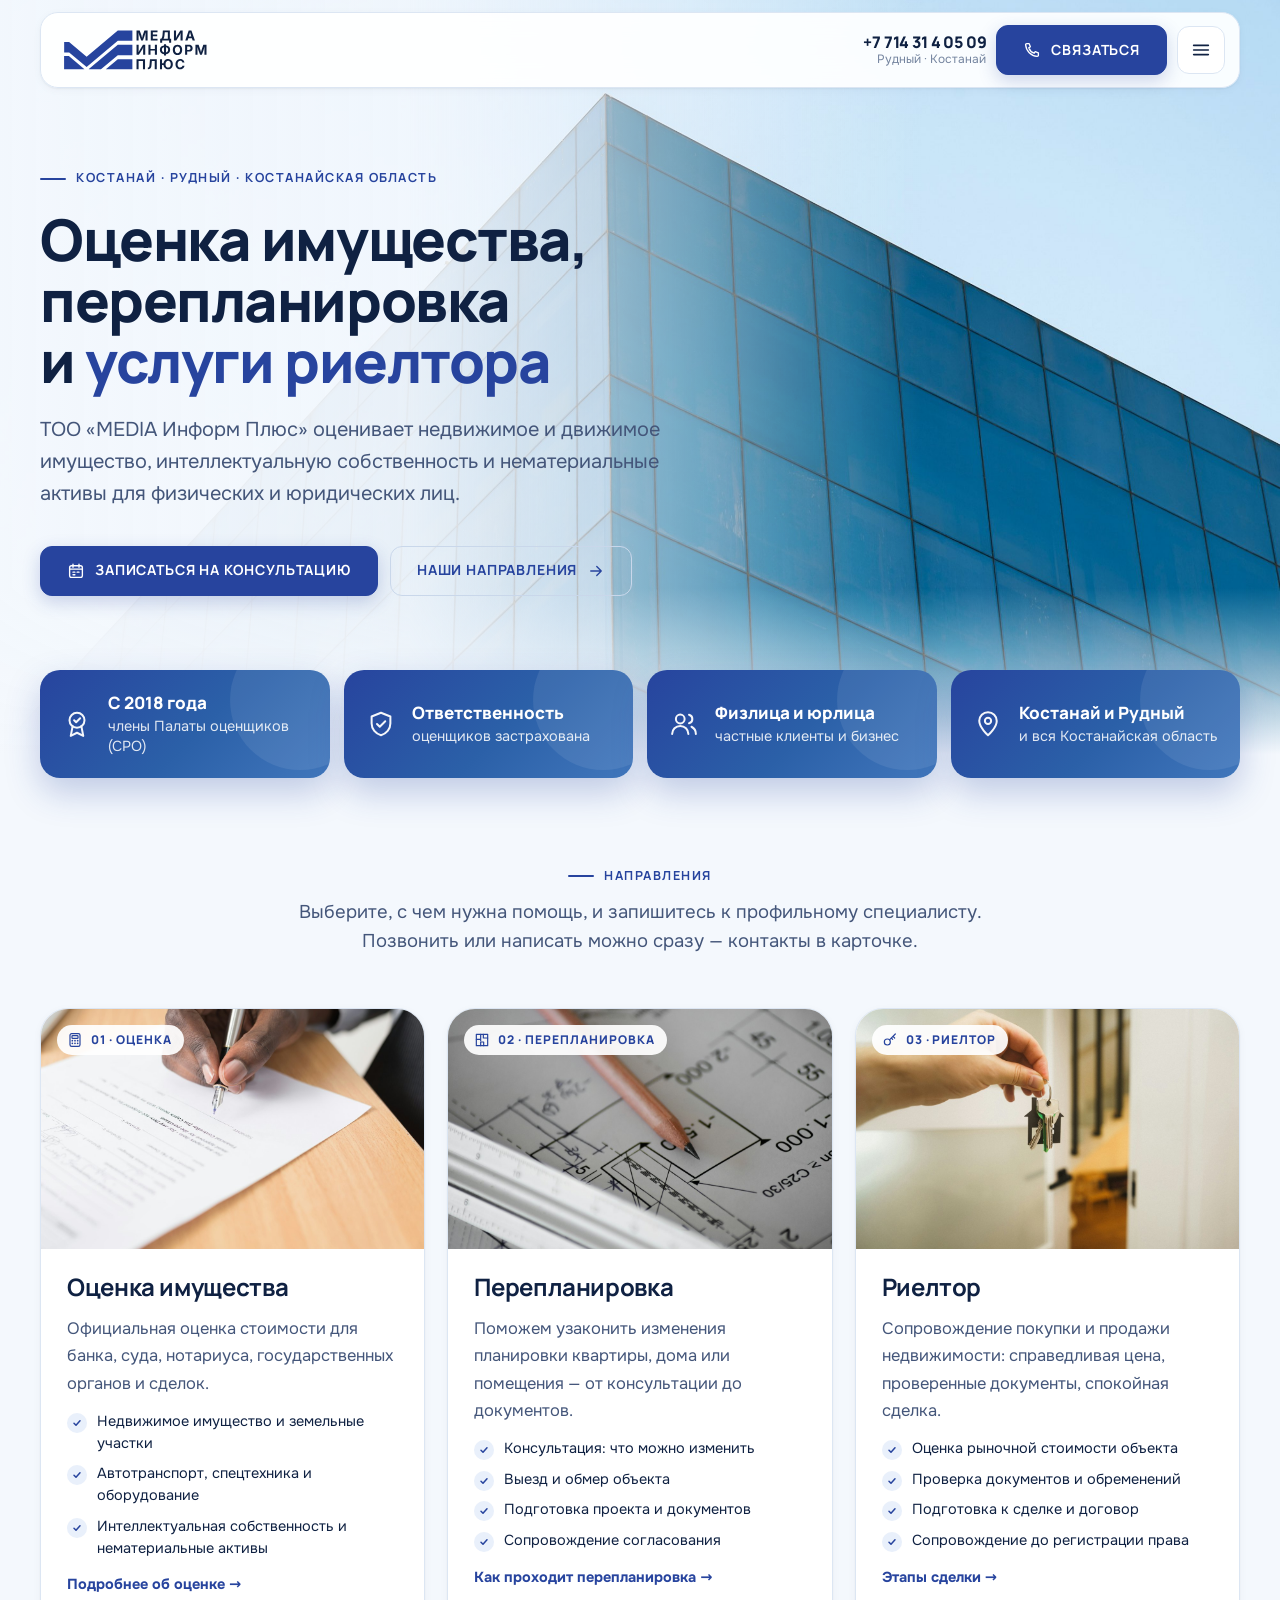
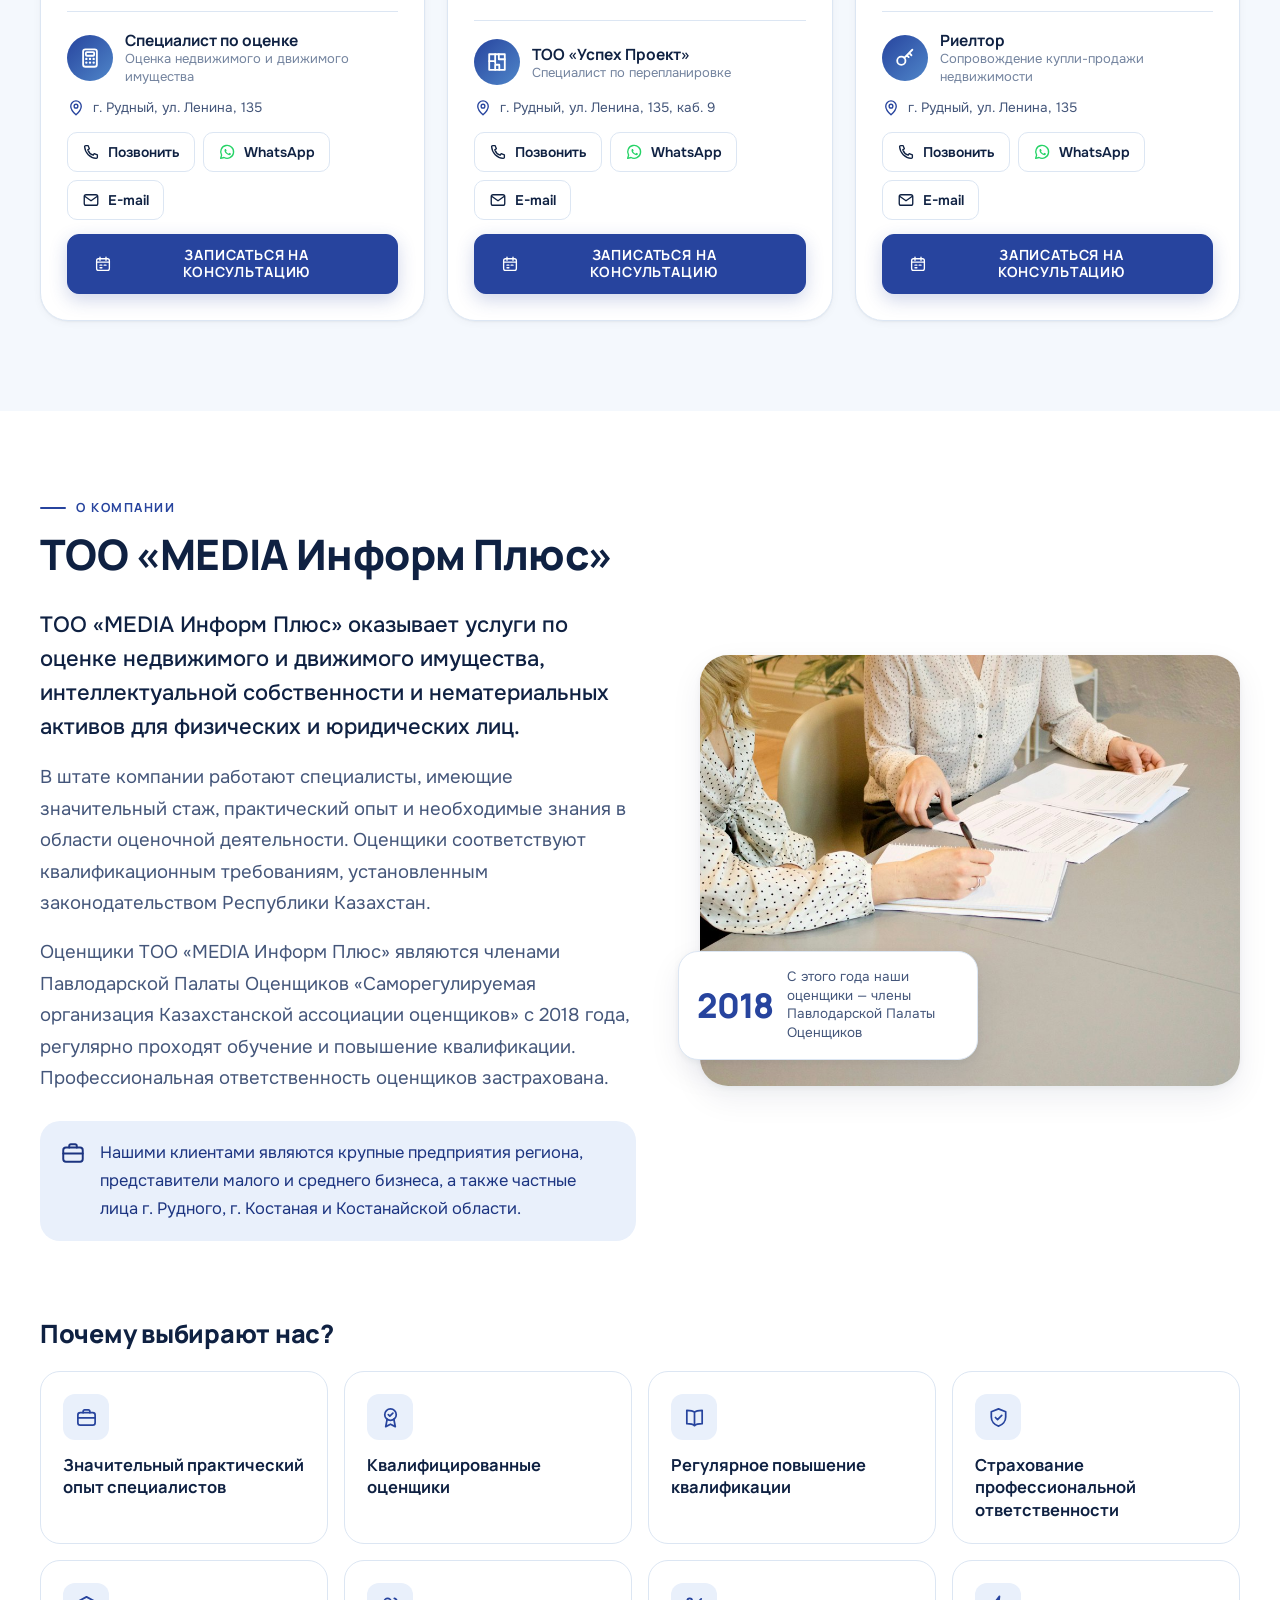
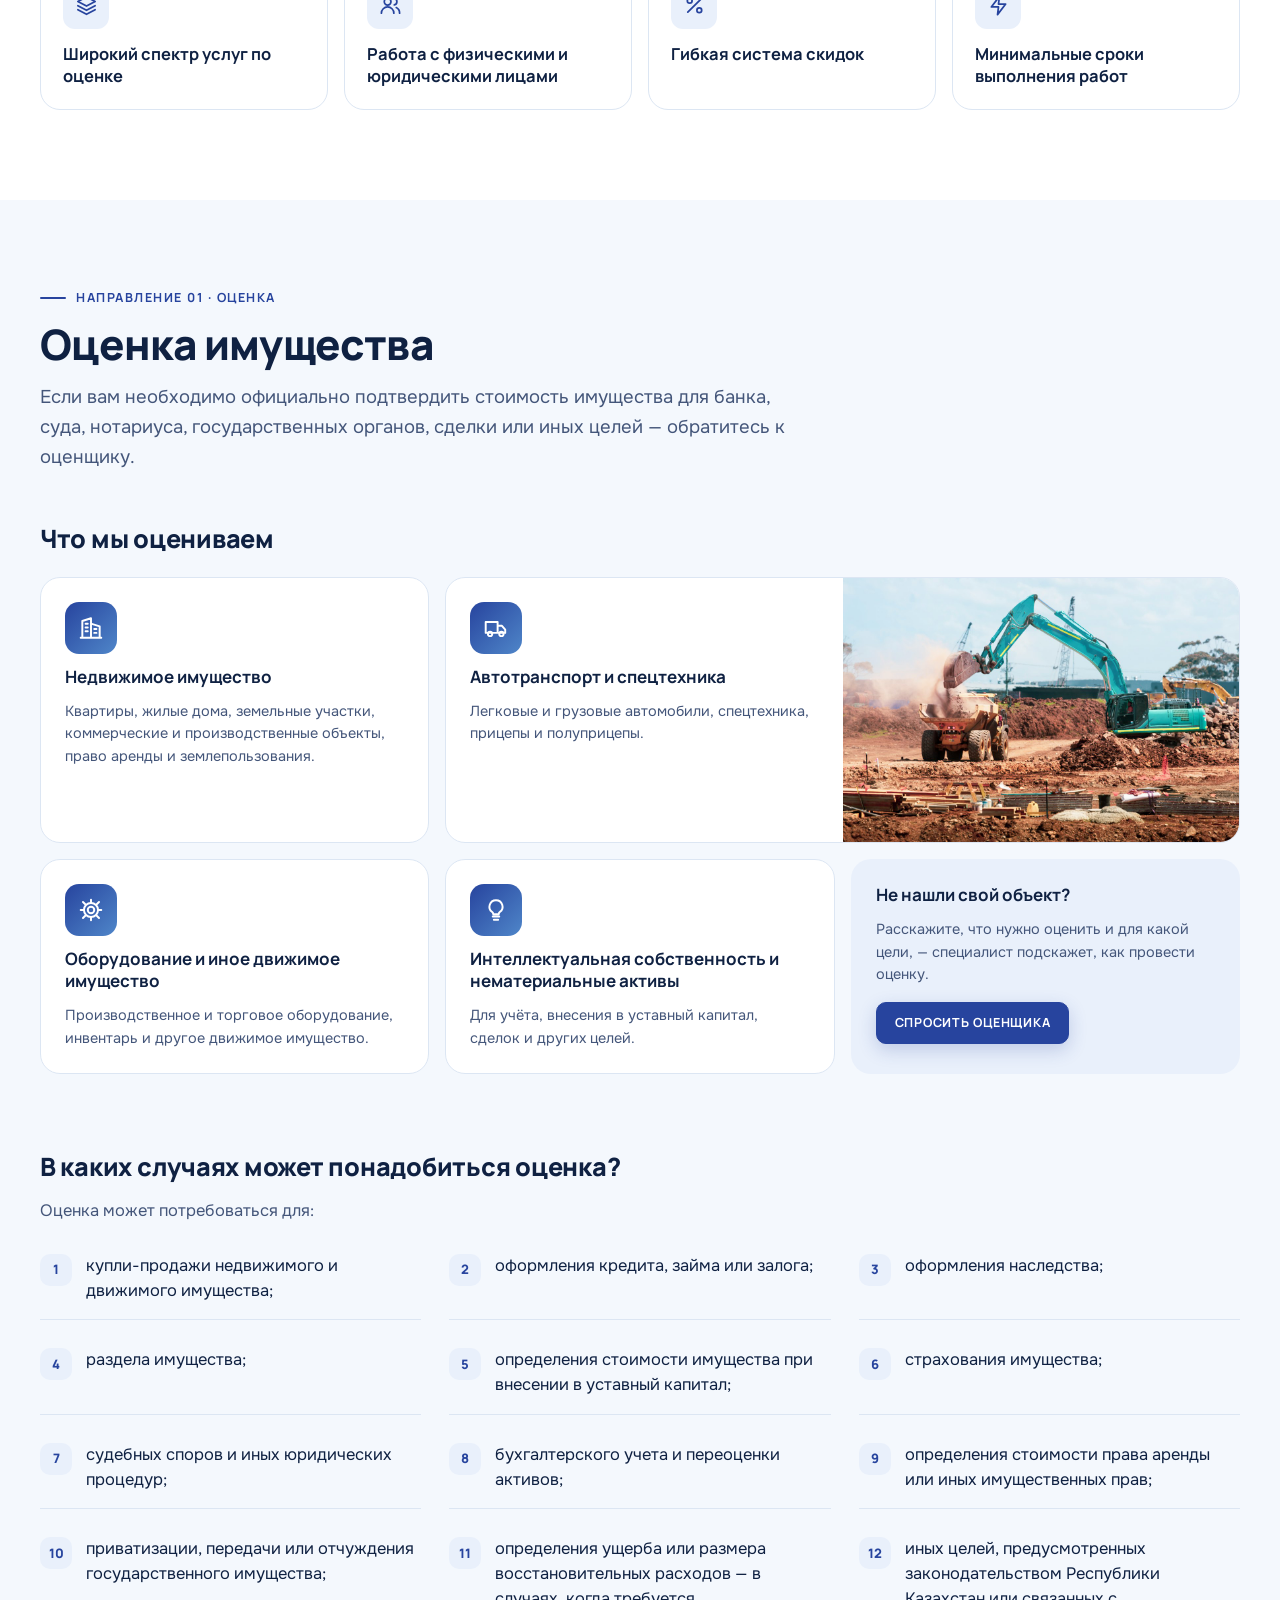
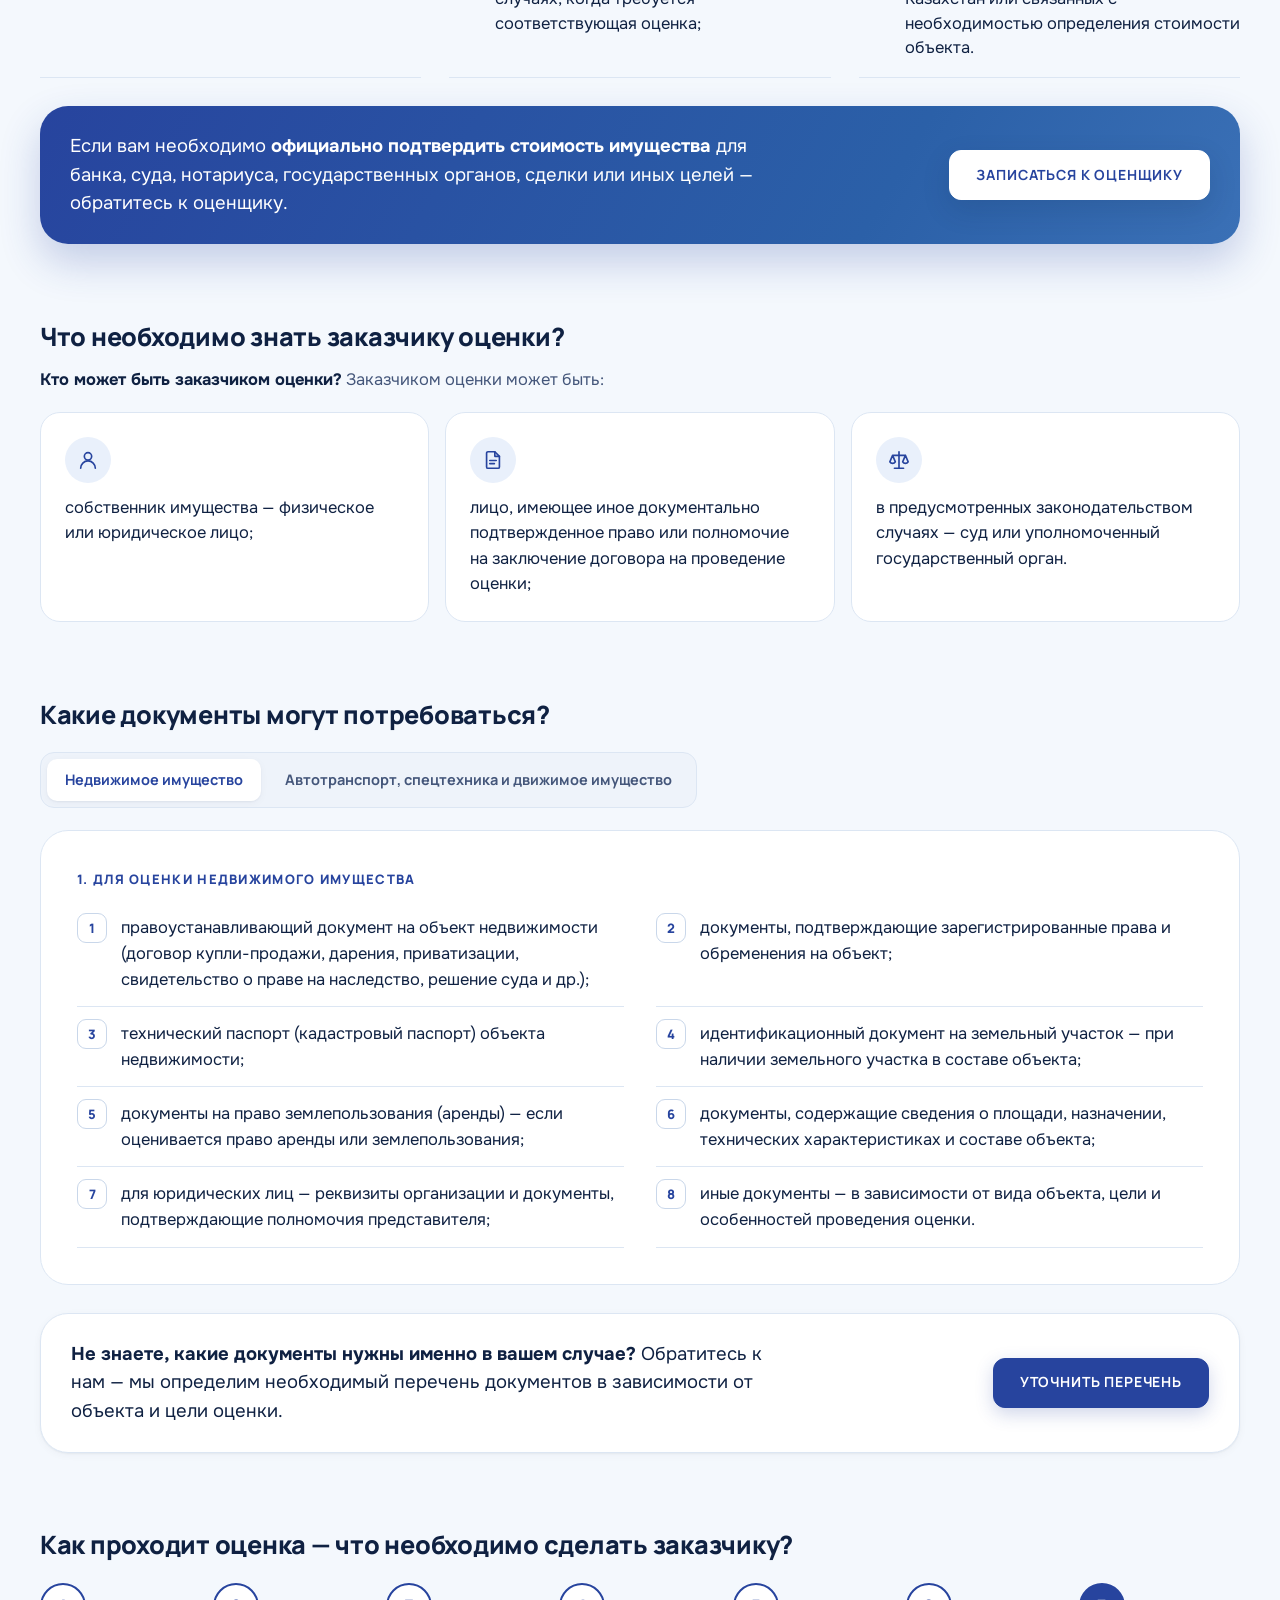
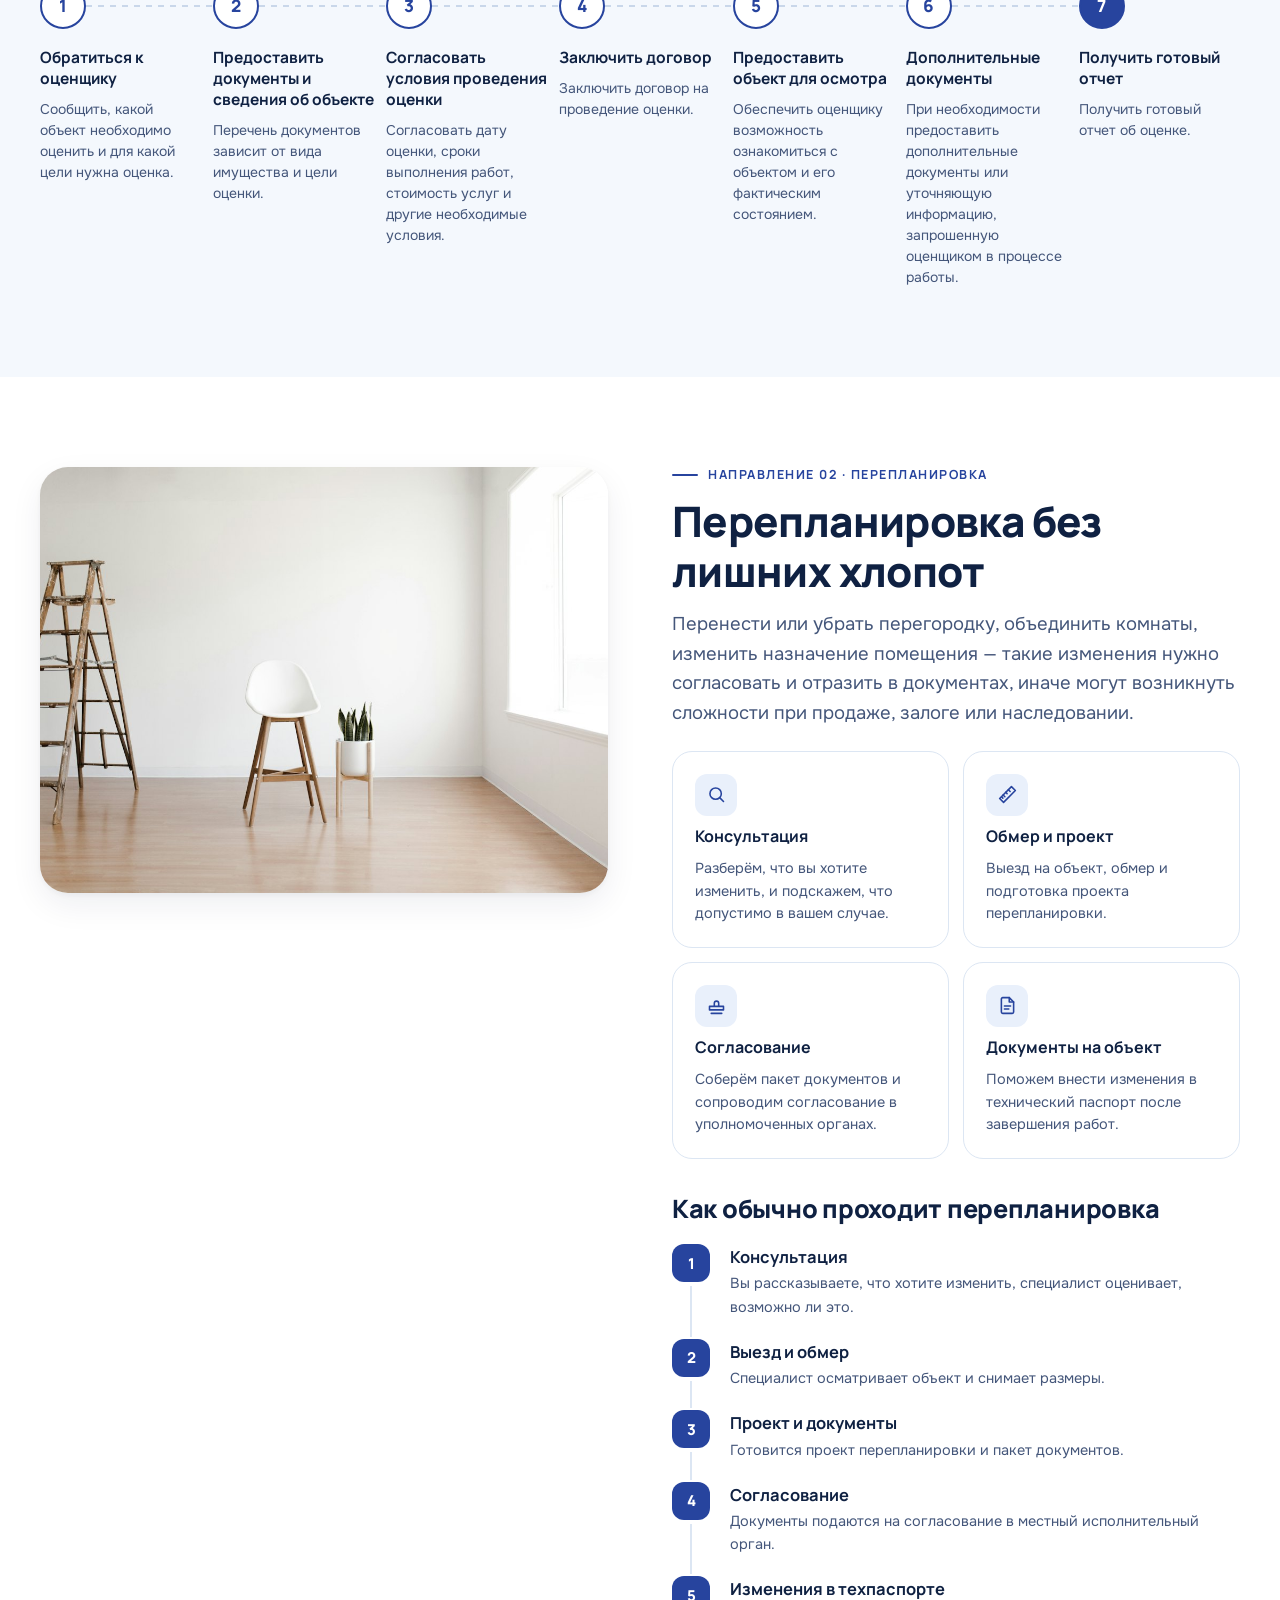
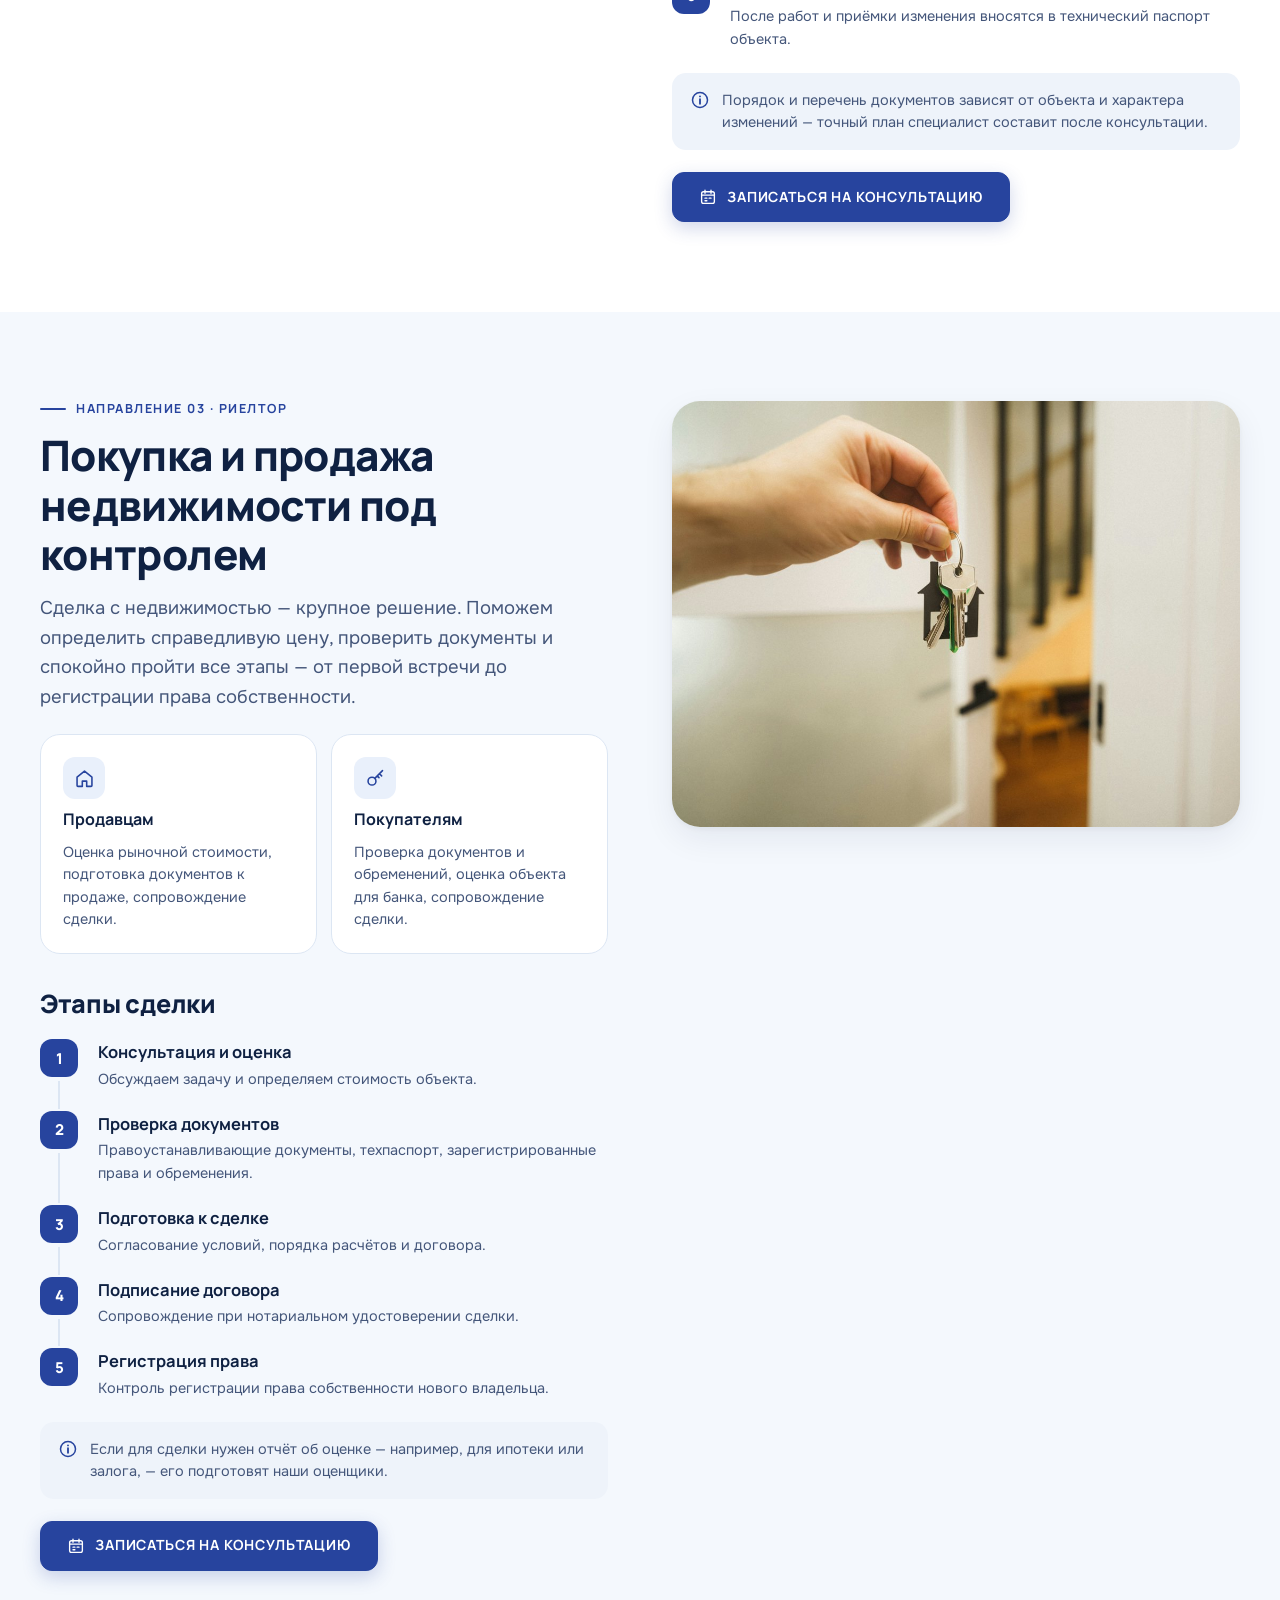
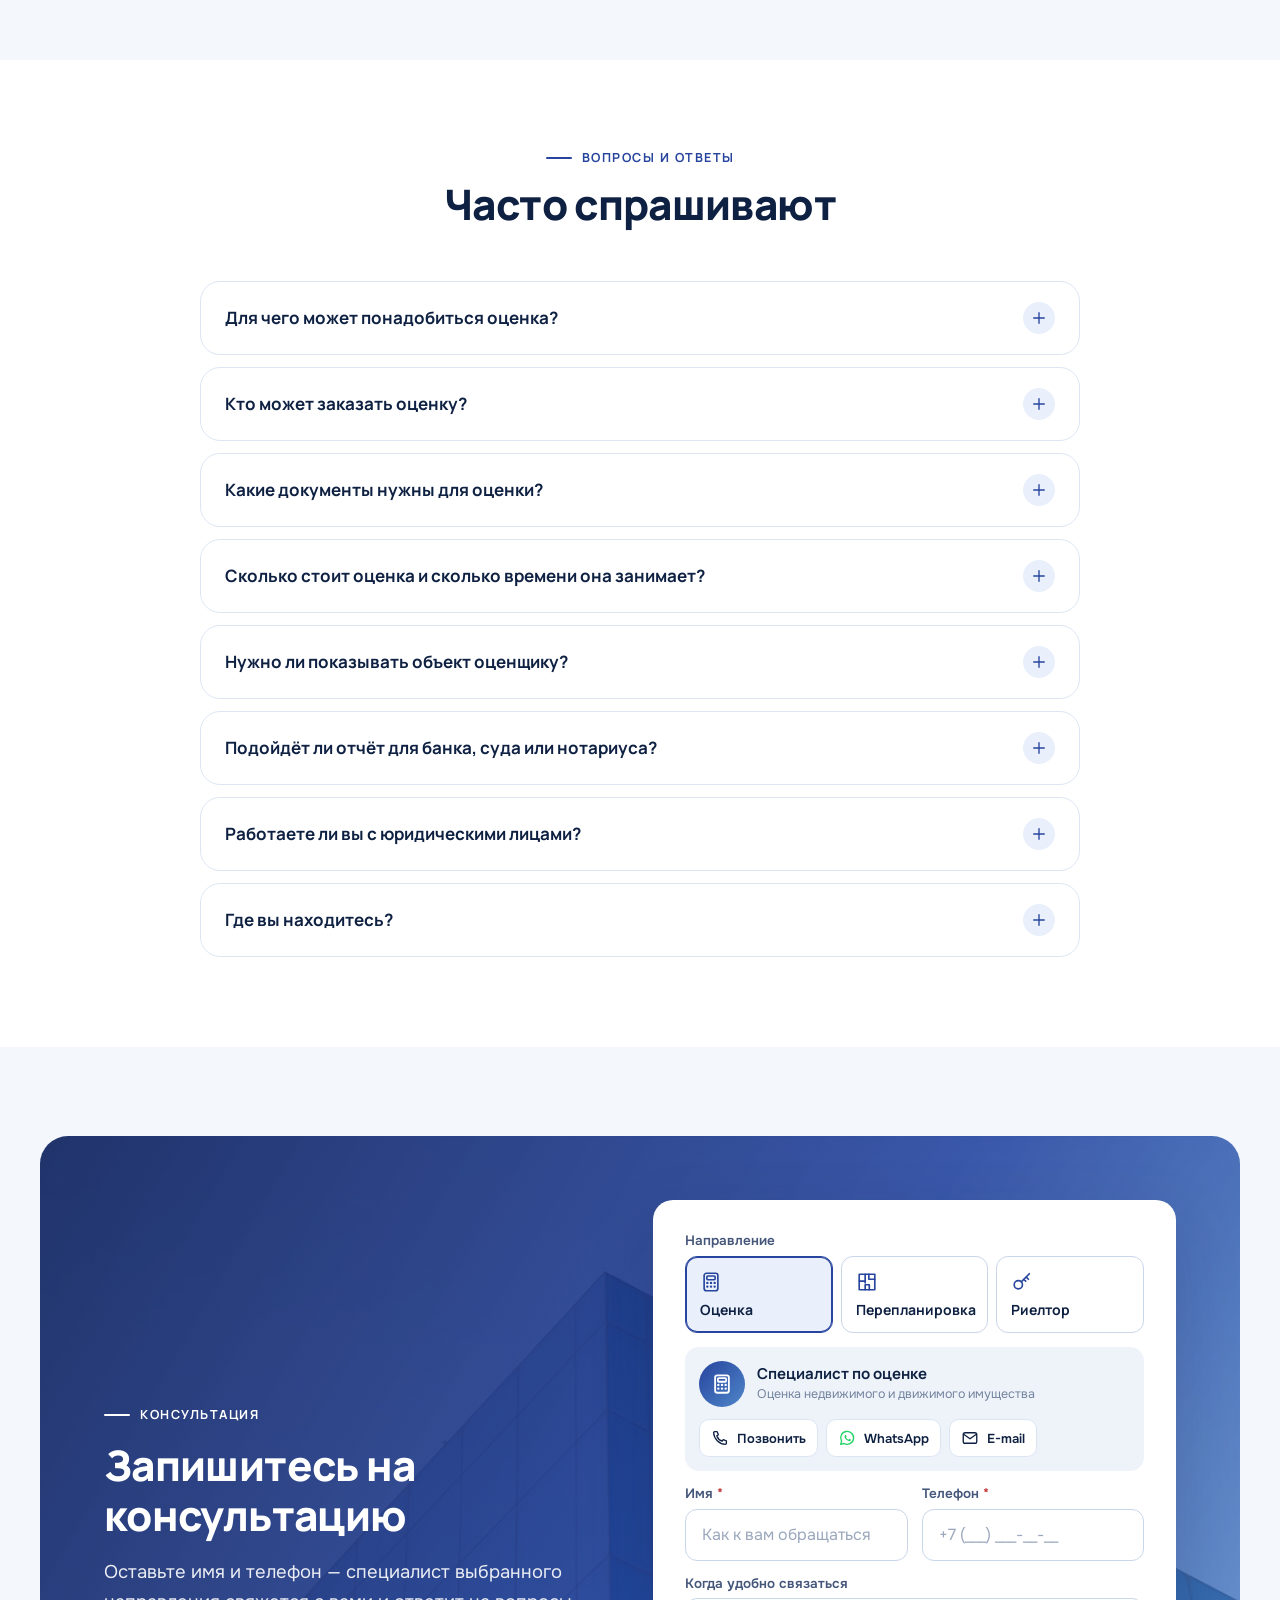
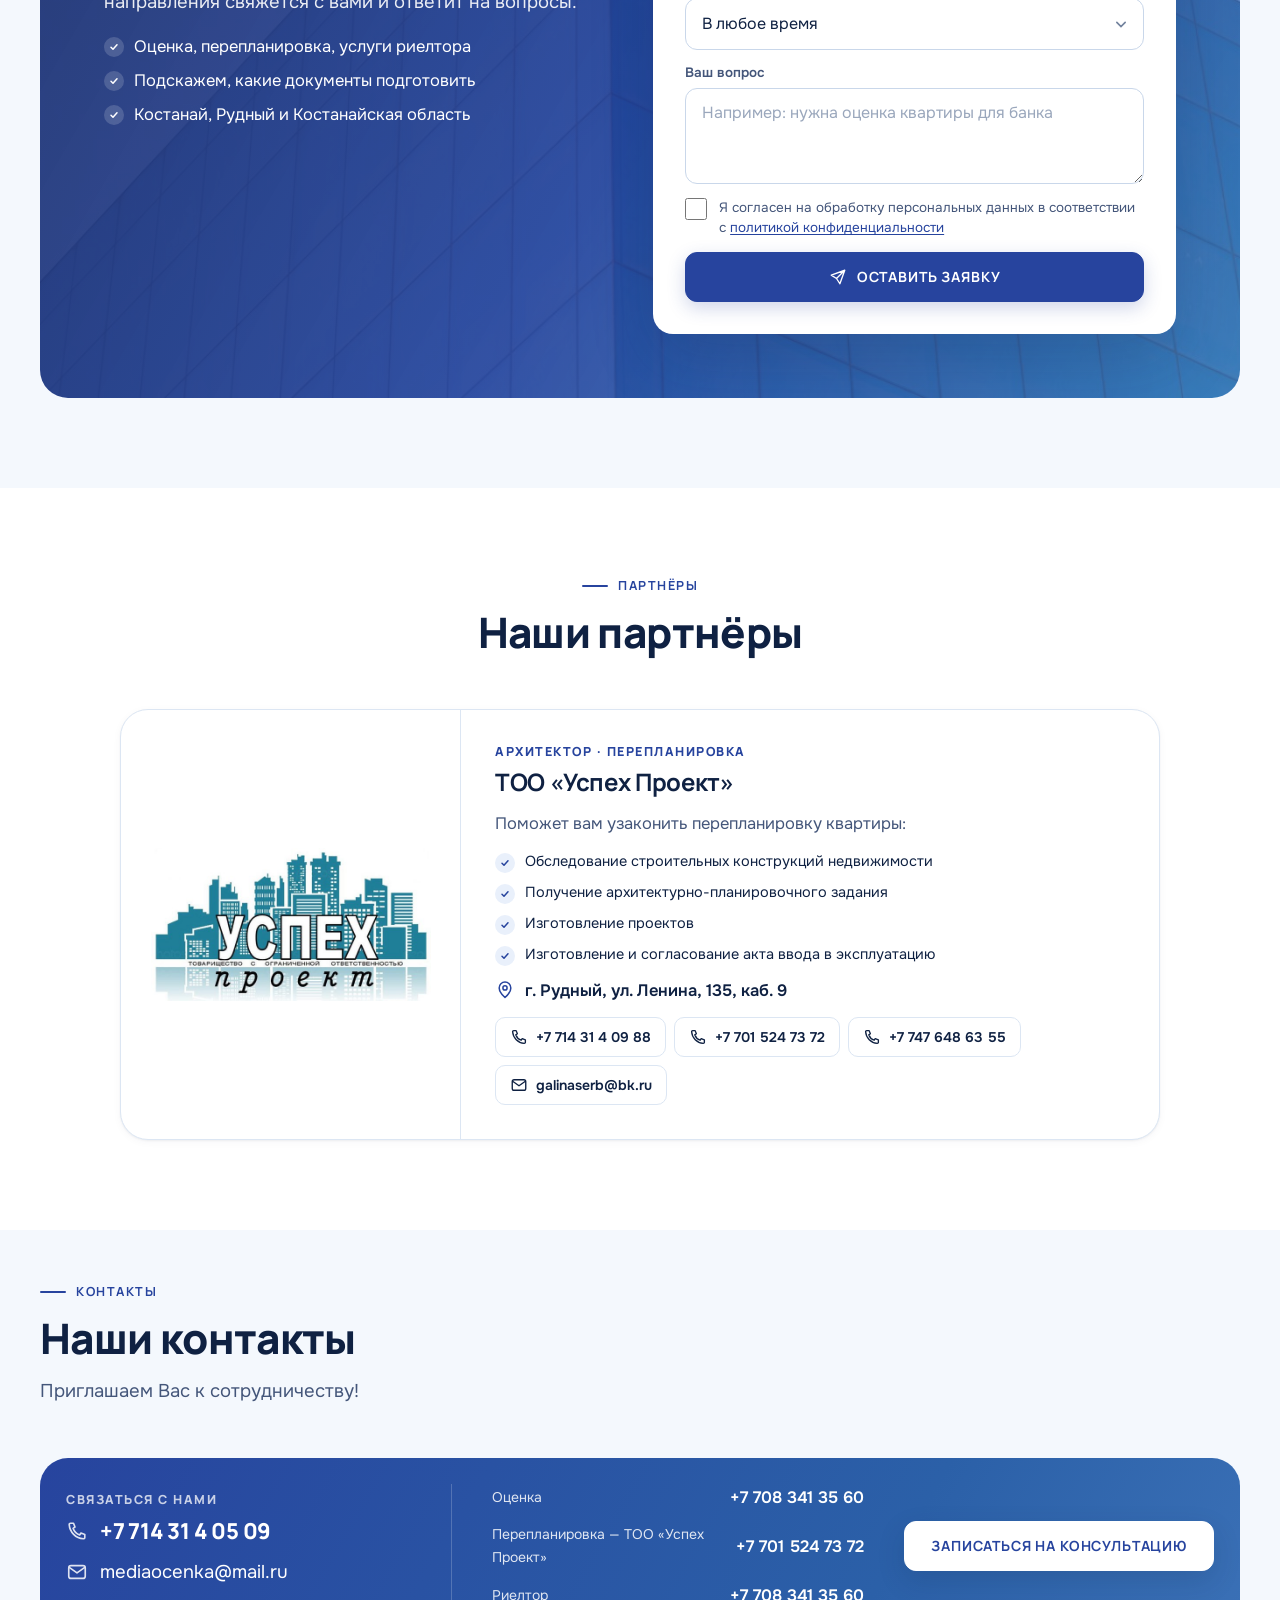
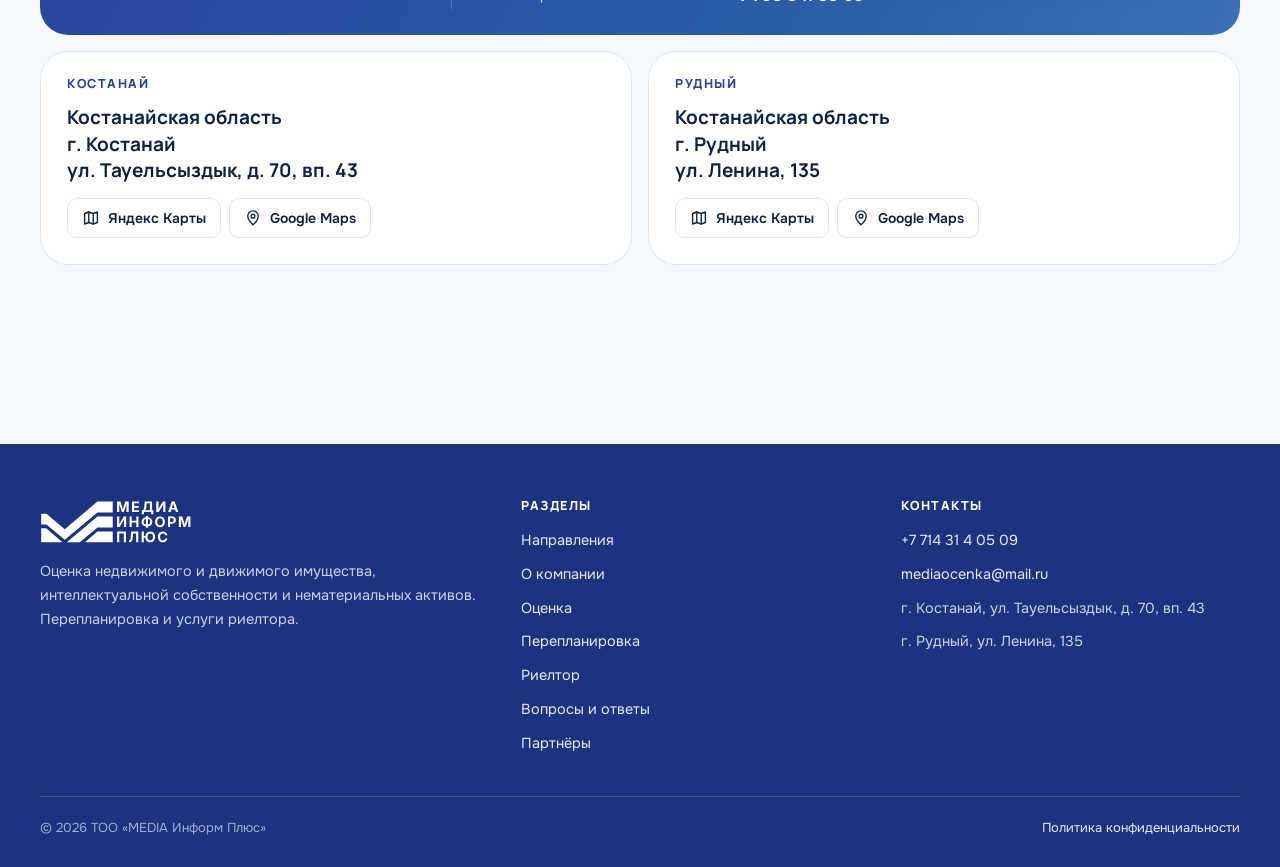
==== commit 31592444: "mip: шрифты на самом сайте, галочка согласия в форме, обновлённая политика конфиденциальности - Manr" ====
--- a/public/index.html
+++ b/public/index.html
@@ -12,9 +12,8 @@
 <meta property="og:image" content="img/photo/hero-1200.jpg">
 <meta property="og:locale" content="ru_RU">
 <link rel="icon" href="favicon.svg" type="image/svg+xml">
-<link rel="preconnect" href="https://fonts.googleapis.com">
-<link rel="preconnect" href="https://fonts.gstatic.com" crossorigin>
-<link rel="stylesheet" href="https://fonts.googleapis.com/css2?family=Manrope:wght@600;700;800&family=Onest:wght@400;500;600;700&display=swap">
+<link rel="preload" href="fonts/manrope-cyrillic.woff2" as="font" type="font/woff2" crossorigin>
+<link rel="preload" href="fonts/onest-cyrillic.woff2" as="font" type="font/woff2" crossorigin>
 <link rel="preload" as="image" href="img/photo/hero.jpg" imagesrcset="img/photo/hero-1200.jpg 1200w, img/photo/hero.jpg 2400w" imagesizes="100vw">
 <link rel="stylesheet" href="styles.css">
 <script type="application/ld+json">
--- a/public/styles.css
+++ b/public/styles.css
@@ -1,4 +1,15 @@
 /* ТОО «MEDIA Информ Плюс» — сайт-визитка. Одна светлая тема, цвета — только через токены. */
+/* Шрифты лежат на самом сайте (Manrope и Onest, лицензия SIL OFL): к серверам Google посетитель не обращается.
+   Переменные шрифты; браузер загружает только нужные наборы знаков (unicode-range). */
+@font-face { font-family: "Manrope"; font-style: normal; font-weight: 600 800; font-display: swap; src: url(fonts/manrope-cyrillic-ext.woff2) format("woff2"); unicode-range: U+0460-052F, U+1C80-1C8A, U+20B4, U+2DE0-2DFF, U+A640-A69F, U+FE2E-FE2F; }
+@font-face { font-family: "Manrope"; font-style: normal; font-weight: 600 800; font-display: swap; src: url(fonts/manrope-cyrillic.woff2) format("woff2"); unicode-range: U+0301, U+0400-045F, U+0490-0491, U+04B0-04B1, U+2116; }
+@font-face { font-family: "Manrope"; font-style: normal; font-weight: 600 800; font-display: swap; src: url(fonts/manrope-latin-ext.woff2) format("woff2"); unicode-range: U+0100-02BA, U+02BD-02C5, U+02C7-02CC, U+02CE-02D7, U+02DD-02FF, U+0304, U+0308, U+0329, U+1D00-1DBF, U+1E00-1E9F, U+1EF2-1EFF, U+2020, U+20A0-20AB, U+20AD-20C4, U+2113, U+2C60-2C7F, U+A720-A7FF; }
+@font-face { font-family: "Manrope"; font-style: normal; font-weight: 600 800; font-display: swap; src: url(fonts/manrope-latin.woff2) format("woff2"); unicode-range: U+0000-00FF, U+0131, U+0152-0153, U+02BB-02BC, U+02C6, U+02DA, U+02DC, U+0304, U+0308, U+0329, U+2000-206F, U+20AC, U+2122, U+2191, U+2193, U+2212, U+2215, U+FEFF, U+FFFD; }
+@font-face { font-family: "Onest"; font-style: normal; font-weight: 400 700; font-display: swap; src: url(fonts/onest-cyrillic-ext.woff2) format("woff2"); unicode-range: U+0460-052F, U+1C80-1C8A, U+20B4, U+2DE0-2DFF, U+A640-A69F, U+FE2E-FE2F; }
+@font-face { font-family: "Onest"; font-style: normal; font-weight: 400 700; font-display: swap; src: url(fonts/onest-cyrillic.woff2) format("woff2"); unicode-range: U+0301, U+0400-045F, U+0490-0491, U+04B0-04B1, U+2116; }
+@font-face { font-family: "Onest"; font-style: normal; font-weight: 400 700; font-display: swap; src: url(fonts/onest-latin-ext.woff2) format("woff2"); unicode-range: U+0100-02BA, U+02BD-02C5, U+02C7-02CC, U+02CE-02D7, U+02DD-02FF, U+0304, U+0308, U+0329, U+1D00-1DBF, U+1E00-1E9F, U+1EF2-1EFF, U+2020, U+20A0-20AB, U+20AD-20C4, U+2113, U+2C60-2C7F, U+A720-A7FF; }
+@font-face { font-family: "Onest"; font-style: normal; font-weight: 400 700; font-display: swap; src: url(fonts/onest-latin.woff2) format("woff2"); unicode-range: U+0000-00FF, U+0131, U+0152-0153, U+02BB-02BC, U+02C6, U+02DA, U+02DC, U+0304, U+0308, U+0329, U+2000-206F, U+20AC, U+2122, U+2191, U+2193, U+2212, U+2215, U+FEFF, U+FFFD; }
+
 :root {
   --bg: #F4F8FD;
   --surface: #FFFFFF;
@@ -562,8 +573,10 @@
 .field.bad .err { display: block; }
 .row2 { display: grid; grid-template-columns: minmax(0, 1fr) minmax(0, 1fr); gap: 14px; }
 @media (max-width: 520px) { .row2 { grid-template-columns: minmax(0, 1fr); } }
-.consent { font-size: 12.5px; line-height: 1.5; color: var(--ink-3); }
-.consent a { text-decoration: underline; text-underline-offset: 2px; }
+.field label.check { display: flex; align-items: flex-start; gap: 12px; cursor: pointer; font: 400 13.5px/1.5 var(--font); color: var(--ink-2); }
+.check input { flex: none; width: 22px; height: 22px; margin: 0; accent-color: var(--brand); cursor: pointer; }
+.check a { color: var(--brand); text-decoration: underline; text-underline-offset: 2px; }
+.field.bad .check input { outline: 2px solid var(--err); outline-offset: 2px; }
 .hp { position: absolute; left: -9999px; width: 1px; height: 1px; opacity: 0; }
 
 .pick { display: grid; grid-template-columns: repeat(3, minmax(0, 1fr)); gap: 8px; }
